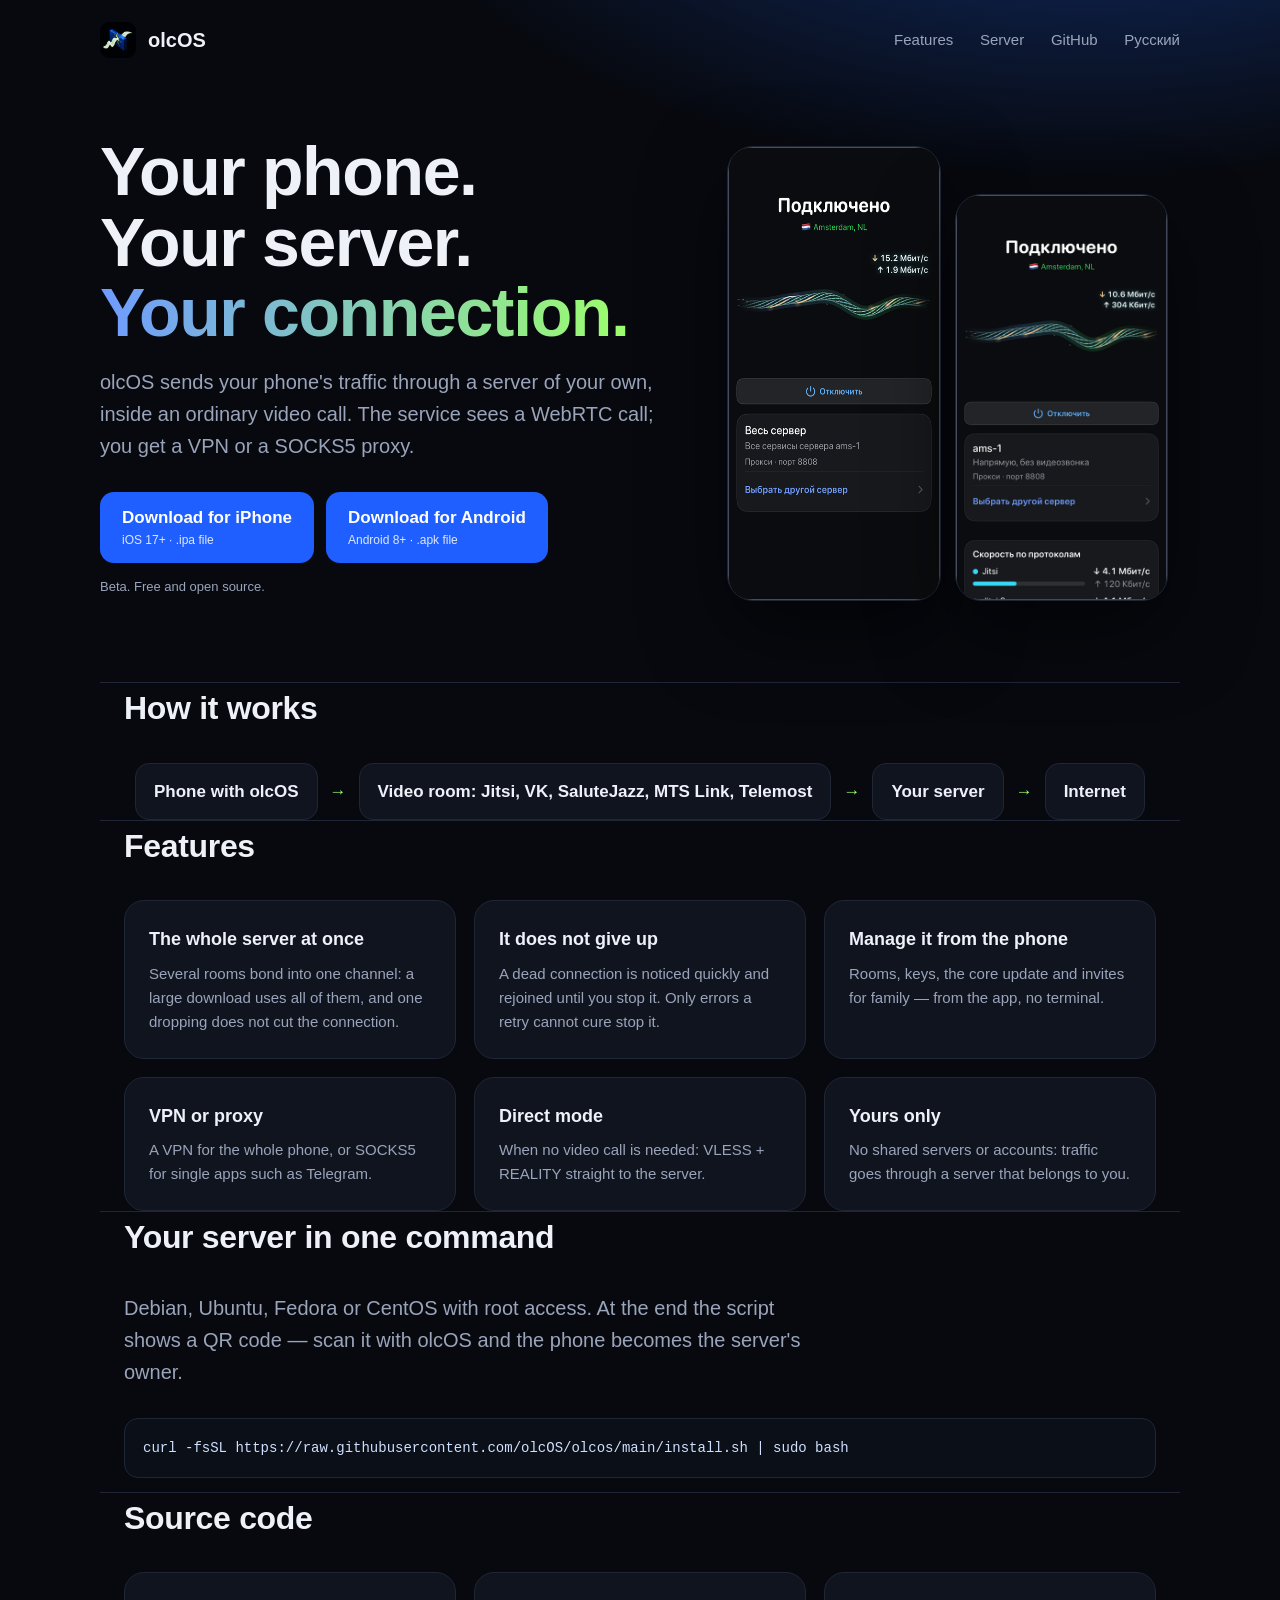
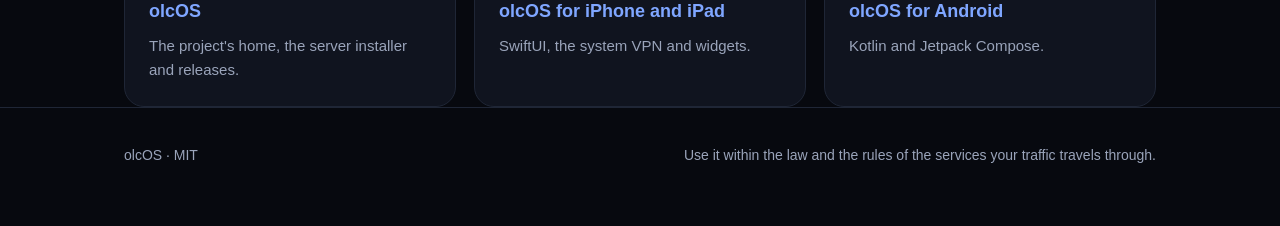
==== en/index.html @ 1108b1a3 "docs: the olcOS site One page in Russian and one in English: what olcOS does, how the traffic flows," ====
<!doctype html>
<html lang="en">
<head>
  <meta charset="utf-8">
  <meta name="viewport" content="width=device-width, initial-scale=1">
  <title>olcOS — your own VPN over video calls | iPhone and Android</title>
  <meta name="description" content="olcOS is a VPN and SOCKS5 proxy through a server of your own. Traffic travels inside an ordinary video call: Jitsi, SaluteJazz, VK Calls, MTS Link, Yandex Telemost. Apps for iPhone and Android; the server installs with one command.">
  <meta name="keywords" content="olcOS, olcrtc, VPN, SOCKS5, proxy, WebRTC, self-hosted VPN, Jitsi, VK Calls, SaluteJazz, MTS Link, Telemost, VLESS, REALITY, iPhone, Android">
  <link rel="canonical" href="https://olcos.github.io/en/">
  <link rel="alternate" hreflang="ru" href="https://olcos.github.io/">
  <link rel="alternate" hreflang="en" href="https://olcos.github.io/en/">
  <link rel="alternate" hreflang="x-default" href="https://olcos.github.io/">
  <link rel="icon" href="/assets/icon.png" type="image/png">
  <link rel="apple-touch-icon" href="/assets/icon.png">
  <meta name="theme-color" content="#07090f">
  <meta property="og:type" content="website">
  <meta property="og:site_name" content="olcOS">
  <meta property="og:title" content="olcOS — your own VPN over video calls">
  <meta property="og:description" content="Your phone. Your server. Your connection. Apps for iPhone and Android.">
  <meta property="og:url" content="https://olcos.github.io/en/">
  <meta property="og:image" content="https://olcos.github.io/assets/social-preview.png">
  <meta property="og:locale" content="en_US">
  <meta name="twitter:card" content="summary_large_image">
  <link rel="stylesheet" href="/style.css">
</head>
<body>
<header class="top wrap">
  <a class="brand" href="/en/"><img src="/assets/icon.png" alt="">olcOS</a>
  <nav>
    <a href="#features">Features</a>
    <a href="#server">Server</a>
    <a href="https://github.com/olcOS">GitHub</a>
    <a href="/" hreflang="ru">Русский</a>
  </nav>
</header>

<main>
  <div class="wrap hero">
    <div>
      <h1>Your phone.<br>Your server.<br><span>Your connection.</span></h1>
      <p class="lead">olcOS sends your phone's traffic through a server of your own, inside an ordinary video call. The service sees a WebRTC call; you get a VPN or a SOCKS5 proxy.</p>
      <div class="cta">
        <a class="btn" href="https://github.com/olcOS/olcos/releases/latest">Download for iPhone<small>iOS 17+ · .ipa file</small></a>
        <a class="btn" href="https://github.com/olcOS/olcos/releases/latest">Download for Android<small>Android 8+ · .apk file</small></a>
      </div>
      <p class="note">Beta. Free and open source.</p>
    </div>
    <div class="shots">
      <img src="/assets/screen-whole-server.png" alt="olcOS connected to the whole server">
      <img src="/assets/screen-speed.png" alt="olcOS speed per protocol">
    </div>
  </div>

  <section class="wrap">
    <h2>How it works</h2>
    <div class="flow">
      <div class="node">Phone with olcOS</div><div class="arrow">→</div>
      <div class="node">Video room: Jitsi, VK, SaluteJazz, MTS Link, Telemost</div><div class="arrow">→</div>
      <div class="node">Your server</div><div class="arrow">→</div>
      <div class="node">Internet</div>
    </div>
  </section>

  <section class="wrap" id="features">
    <h2>Features</h2>
    <div class="grid">
      <div class="card"><h3>The whole server at once</h3><p>Several rooms bond into one channel: a large download uses all of them, and one dropping does not cut the connection.</p></div>
      <div class="card"><h3>It does not give up</h3><p>A dead connection is noticed quickly and rejoined until you stop it. Only errors a retry cannot cure stop it.</p></div>
      <div class="card"><h3>Manage it from the phone</h3><p>Rooms, keys, the core update and invites for family — from the app, no terminal.</p></div>
      <div class="card"><h3>VPN or proxy</h3><p>A VPN for the whole phone, or SOCKS5 for single apps such as Telegram.</p></div>
      <div class="card"><h3>Direct mode</h3><p>When no video call is needed: VLESS + REALITY straight to the server.</p></div>
      <div class="card"><h3>Yours only</h3><p>No shared servers or accounts: traffic goes through a server that belongs to you.</p></div>
    </div>
  </section>

  <section class="wrap" id="server">
    <h2>Your server in one command</h2>
    <p class="lead">Debian, Ubuntu, Fedora or CentOS with root access. At the end the script shows a QR code — scan it with olcOS and the phone becomes the server's owner.</p>
    <pre>curl -fsSL https://raw.githubusercontent.com/olcOS/olcos/main/install.sh | sudo bash</pre>
  </section>

  <section class="wrap">
    <h2>Source code</h2>
    <div class="platforms">
      <a class="card" href="https://github.com/olcOS/olcos"><h3>olcOS</h3><p>The project's home, the server installer and releases.</p></a>
      <a class="card" href="https://github.com/olcOS/olcos-ios"><h3>olcOS for iPhone and iPad</h3><p>SwiftUI, the system VPN and widgets.</p></a>
      <a class="card" href="https://github.com/olcOS/olcos-android"><h3>olcOS for Android</h3><p>Kotlin and Jetpack Compose.</p></a>
    </div>
  </section>
</main>

<footer>
  <div class="wrap">
    <span>olcOS · MIT</span>
    <span>Use it within the law and the rules of the services your traffic travels through.</span>
  </div>
</footer>
</body>
</html>
---- style.css ----
:root {
  --bg: #07090f;
  --panel: #10141f;
  --line: #1f2636;
  --text: #eef1f8;
  --muted: #9aa4ba;
  --blue: #1f5fff;
  --green: #9cff6b;
  --radius: 20px;
}
* { box-sizing: border-box; }
html { scroll-behavior: smooth; }
body {
  margin: 0;
  background: radial-gradient(1200px 600px at 85% -10%, #12306f 0%, transparent 60%), var(--bg);
  color: var(--text);
  font: 17px/1.6 -apple-system, BlinkMacSystemFont, "Segoe UI", Inter, Roboto, Helvetica, Arial, sans-serif;
}
a { color: #7fa6ff; text-decoration: none; }
a:hover { text-decoration: underline; }
.wrap { max-width: 1080px; margin: 0 auto; padding: 0 24px; }
header.top { display: flex; align-items: center; justify-content: space-between; padding: 22px 0; }
.brand { display: flex; align-items: center; gap: 12px; font-weight: 700; font-size: 20px; color: var(--text); }
.brand img { width: 36px; height: 36px; border-radius: 9px; }
nav a { color: var(--muted); margin-left: 22px; font-size: 15px; }
.hero { display: grid; grid-template-columns: 1.1fr 0.9fr; gap: 48px; align-items: center; padding: 56px 0 72px; }
.hero h1 { font-size: clamp(40px, 6vw, 68px); line-height: 1.04; margin: 0 0 18px; letter-spacing: -0.02em; }
.hero h1 span { background: linear-gradient(90deg, #6f9bff, var(--green)); -webkit-background-clip: text; background-clip: text; color: transparent; }
.lead { color: var(--muted); font-size: 20px; margin: 0 0 30px; max-width: 34em; }
.cta { display: flex; flex-wrap: wrap; gap: 12px; }
.btn { display: inline-flex; flex-direction: column; padding: 12px 22px; border-radius: 14px; background: var(--blue); color: #fff; font-weight: 700; font-size: 17px; }
.btn small { font-weight: 400; font-size: 12px; opacity: .85; }
.btn.ghost { background: transparent; border: 1px solid var(--line); color: var(--text); }
.btn:hover { text-decoration: none; filter: brightness(1.1); }
.note { color: var(--muted); font-size: 13px; margin-top: 14px; }
.shots { display: flex; gap: 14px; justify-content: center; }
.shots img { width: 46%; border-radius: 26px; border: 1px solid var(--line); box-shadow: 0 30px 80px rgba(0, 0, 0, .55); }
.shots img:last-child { margin-top: 48px; }
section { padding: 56px 0; border-top: 1px solid var(--line); }
section h2 { font-size: 32px; margin: 0 0 28px; letter-spacing: -0.01em; }
.grid { display: grid; grid-template-columns: repeat(3, 1fr); gap: 18px; }
.card { background: var(--panel); border: 1px solid var(--line); border-radius: var(--radius); padding: 24px; }
.card h3 { margin: 0 0 8px; font-size: 18px; }
.card p { margin: 0; color: var(--muted); font-size: 15px; }
.flow { display: flex; align-items: center; justify-content: center; flex-wrap: wrap; gap: 12px; font-weight: 600; }
.flow .node { background: var(--panel); border: 1px solid var(--line); border-radius: 14px; padding: 14px 18px; }
.flow .arrow { color: var(--green); }
pre { background: #0b0f18; border: 1px solid var(--line); border-radius: 14px; padding: 18px; overflow-x: auto; font-size: 14px; color: #cfe0ff; }
.platforms { display: grid; grid-template-columns: repeat(3, 1fr); gap: 18px; }
footer { color: var(--muted); font-size: 14px; padding: 36px 0 60px; border-top: 1px solid var(--line); }
footer .wrap { display: flex; justify-content: space-between; flex-wrap: wrap; gap: 12px; }
@media (max-width: 820px) {
  .hero, .grid, .platforms { grid-template-columns: 1fr; }
  .shots img:last-child { margin-top: 0; }
  nav a { margin-left: 14px; }
}
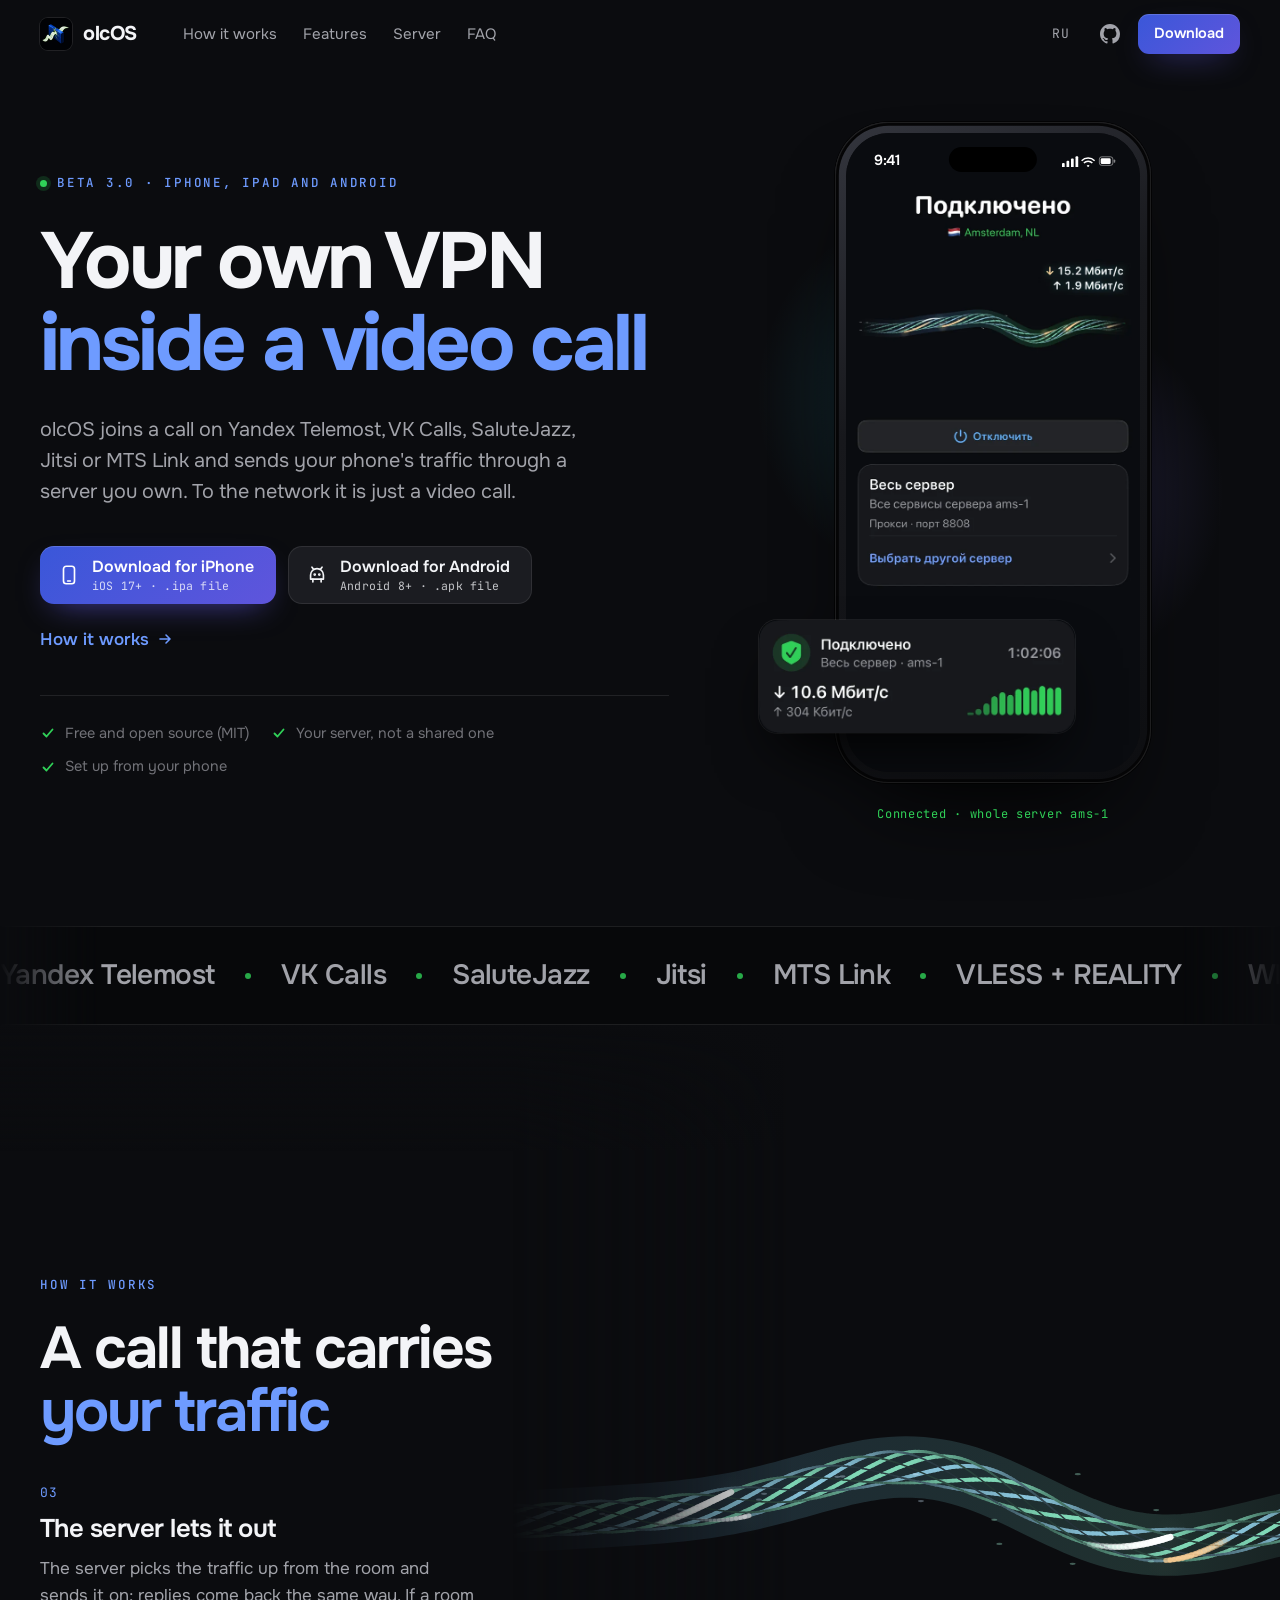
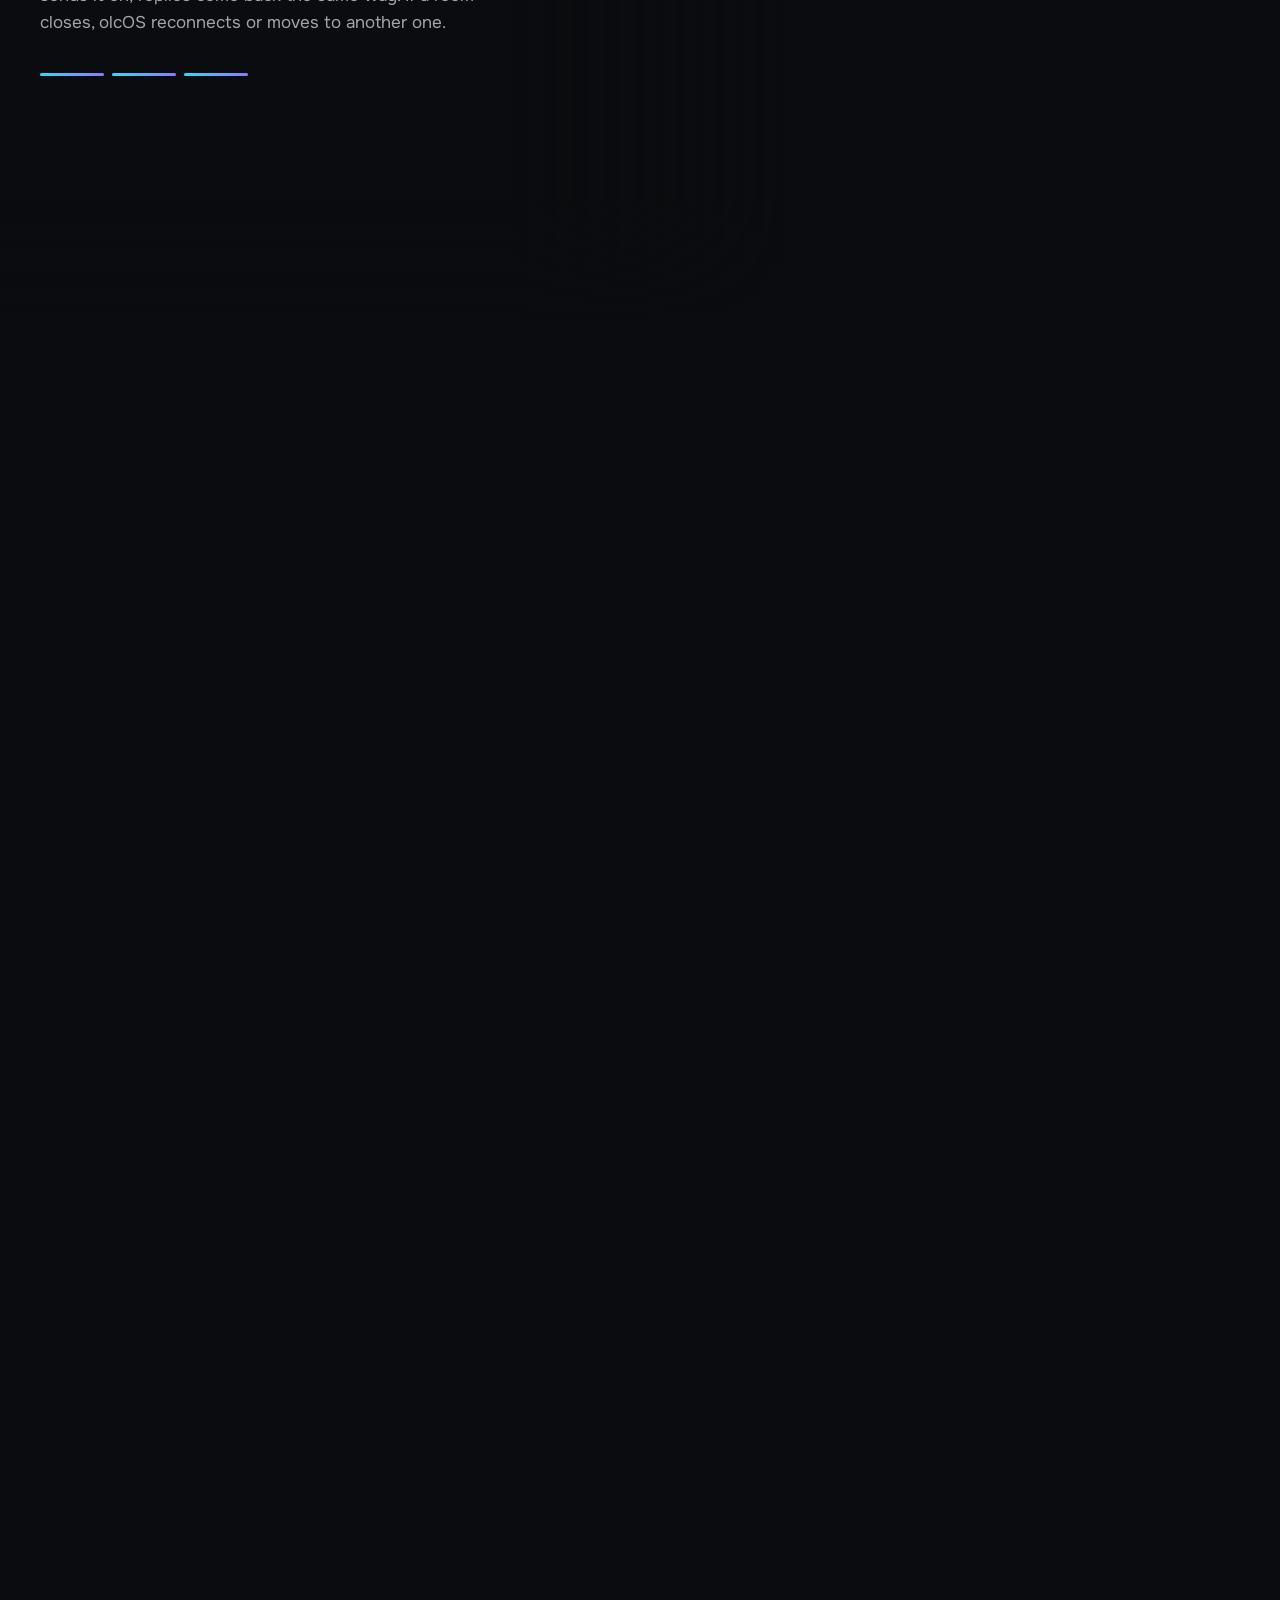
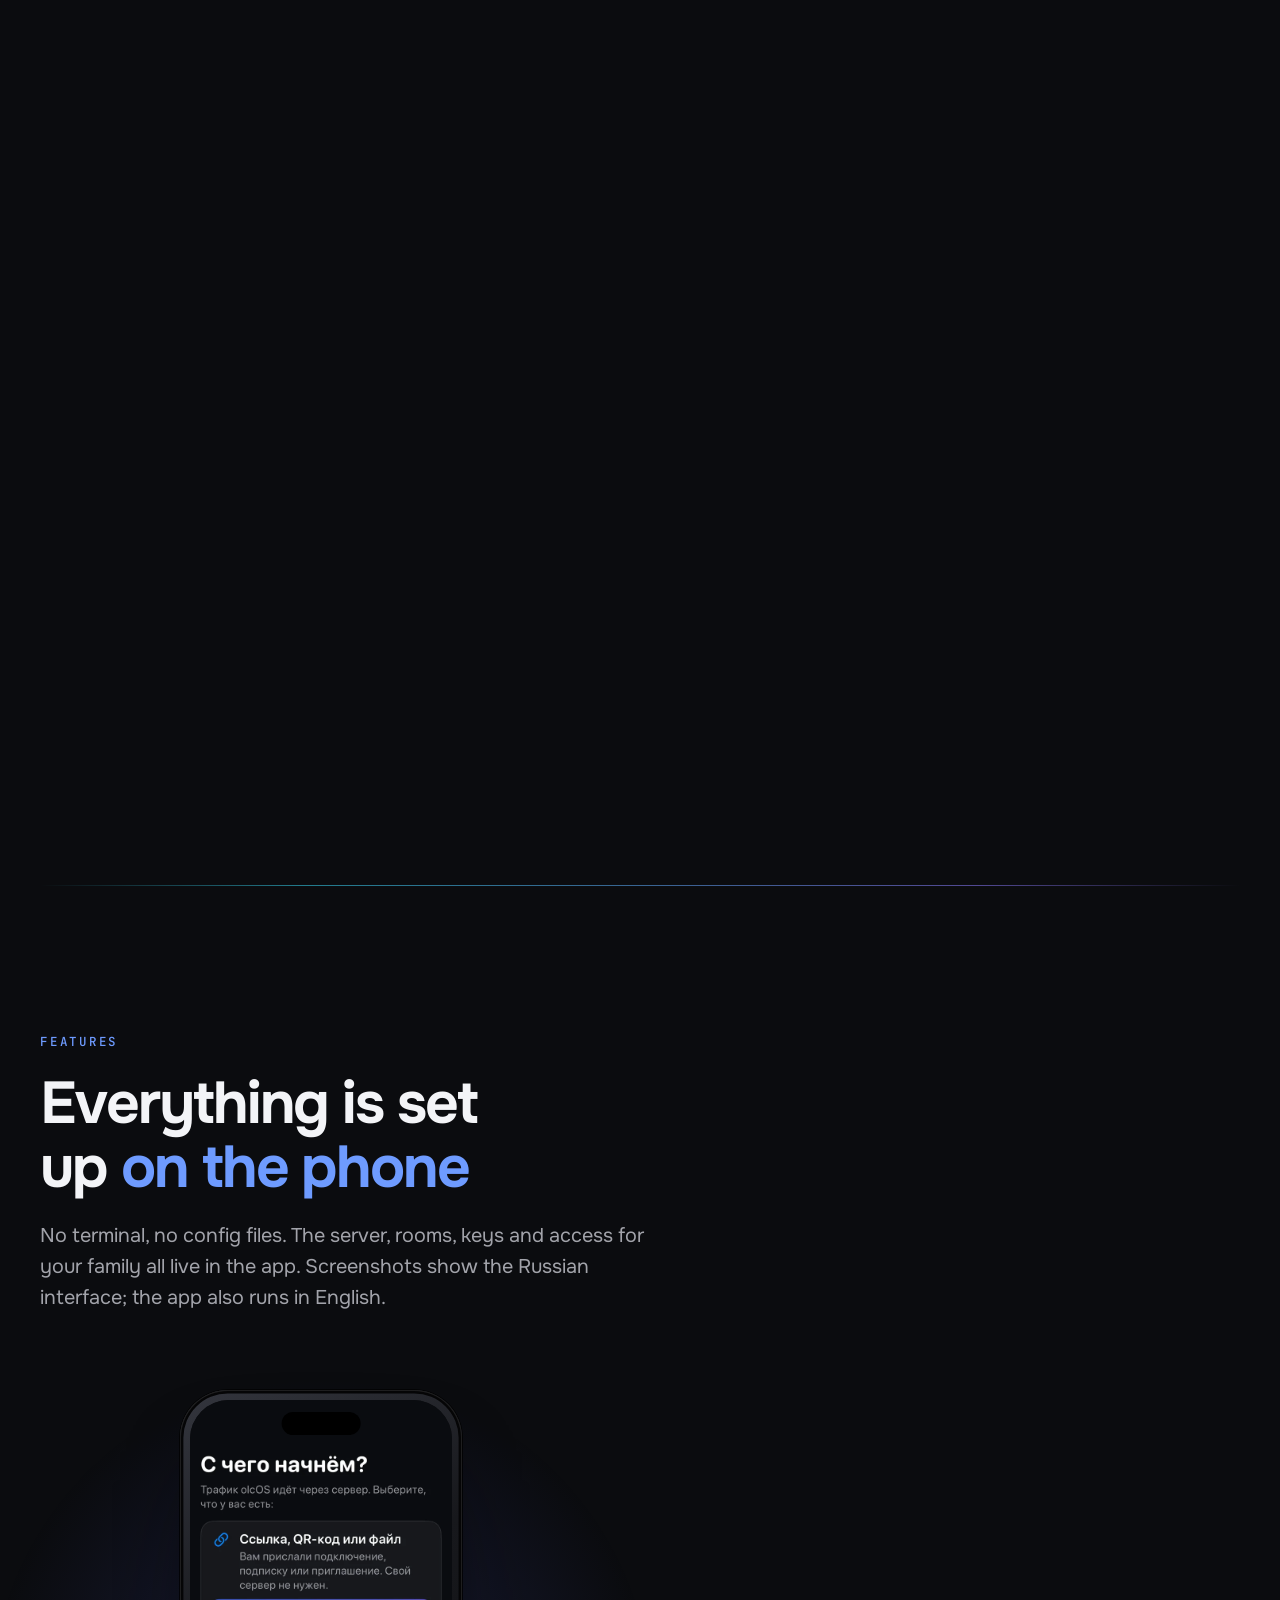
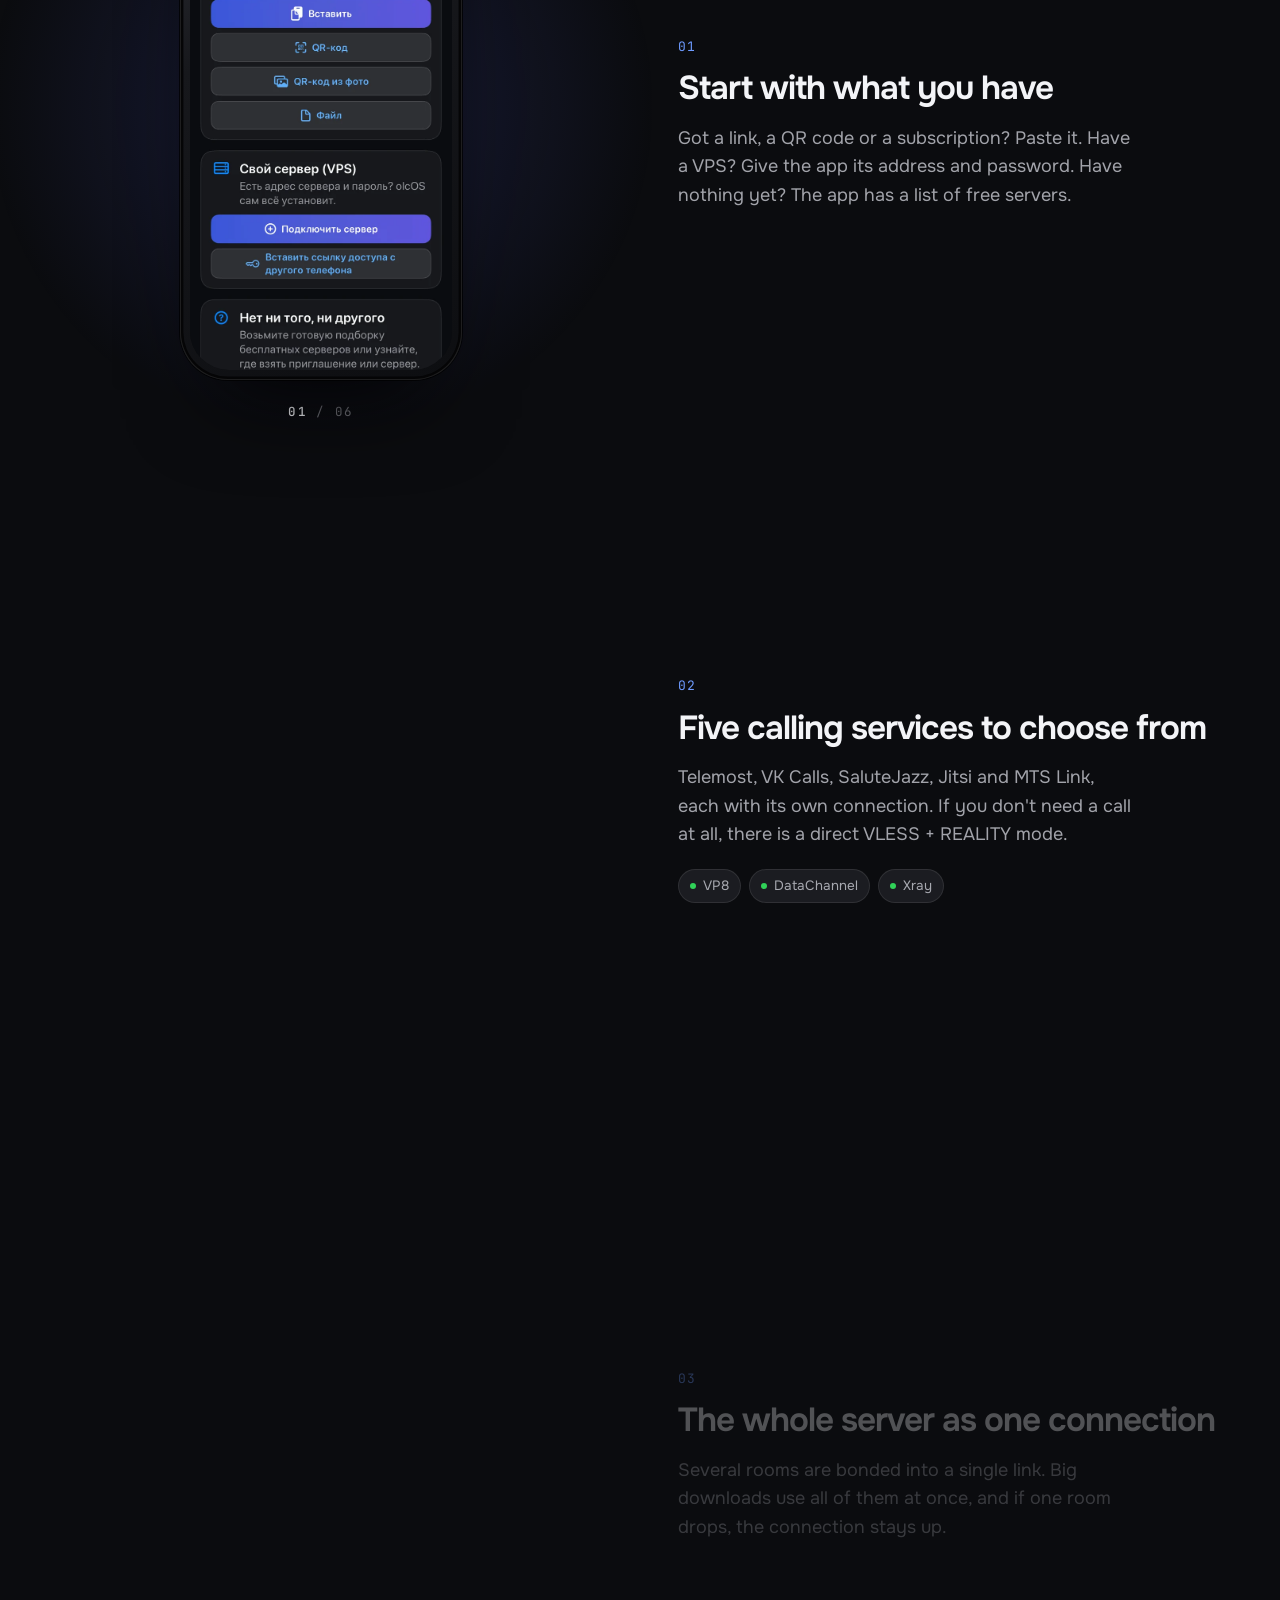
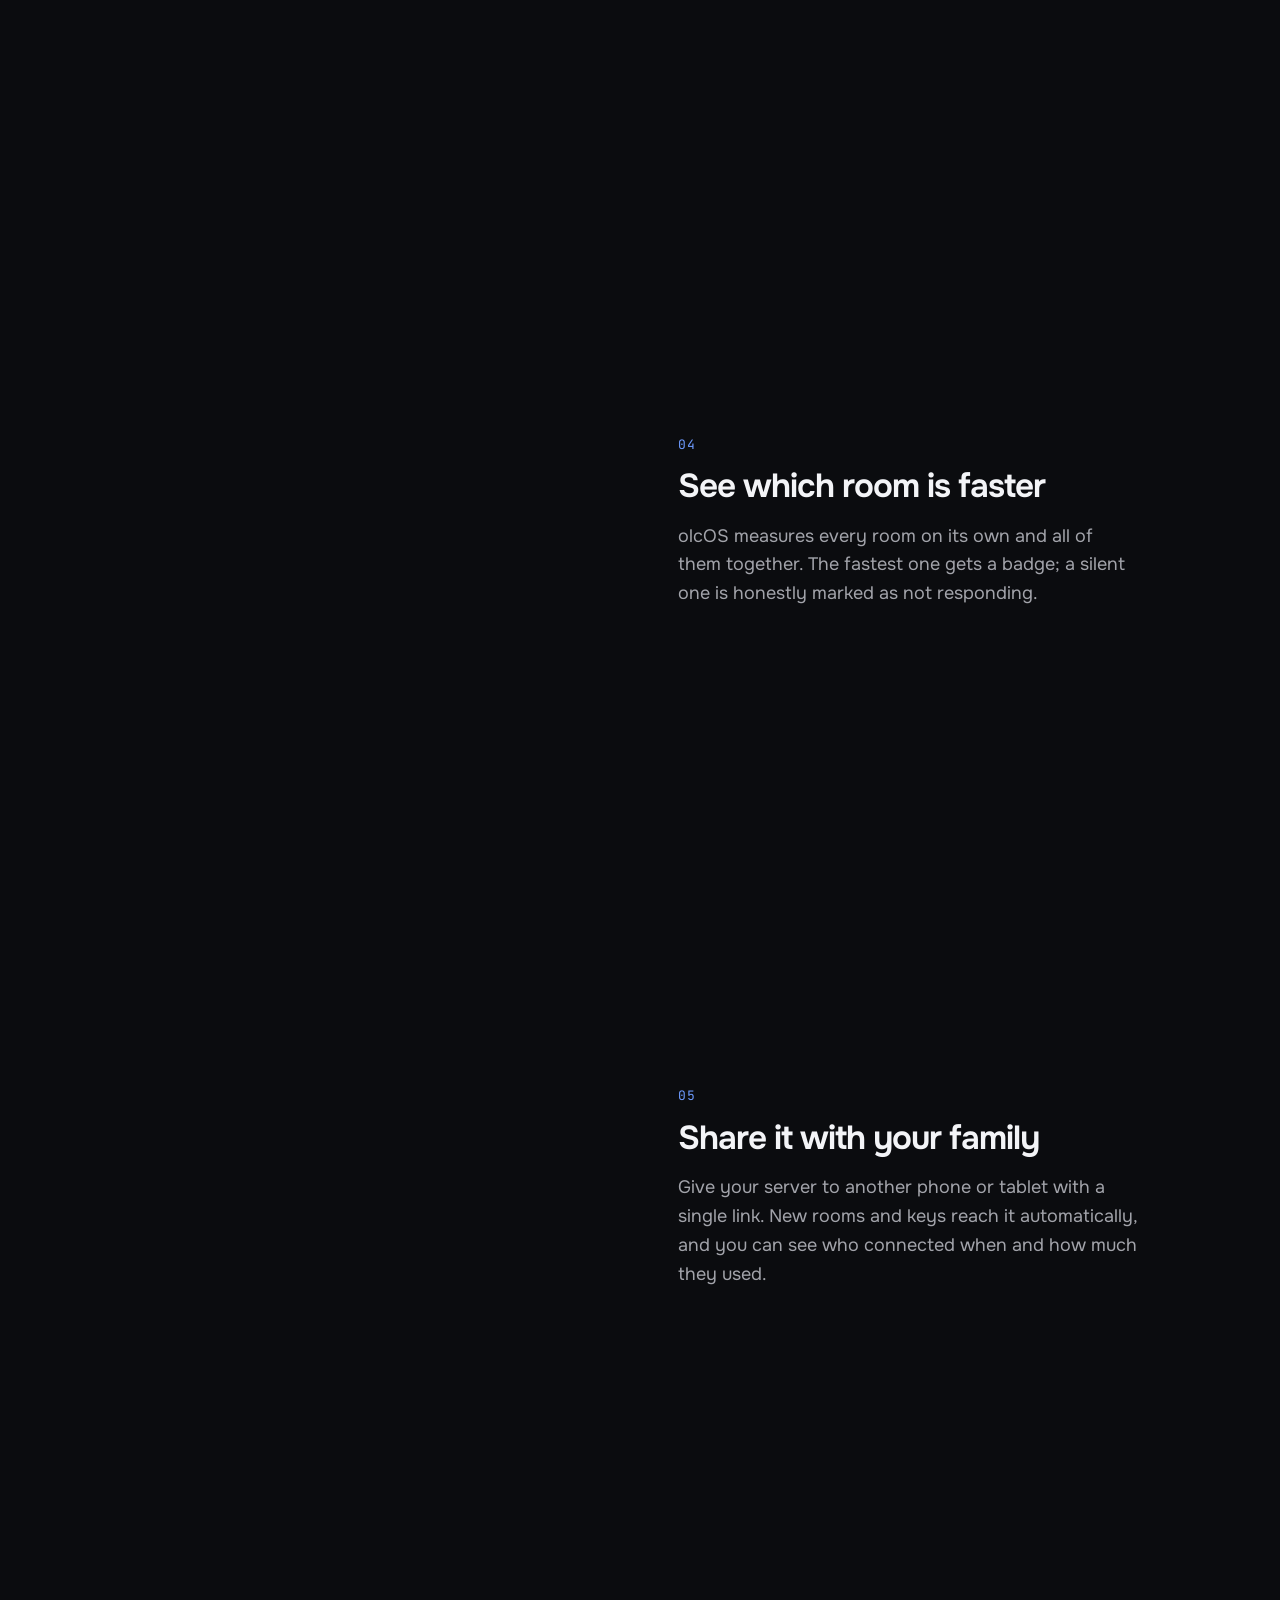
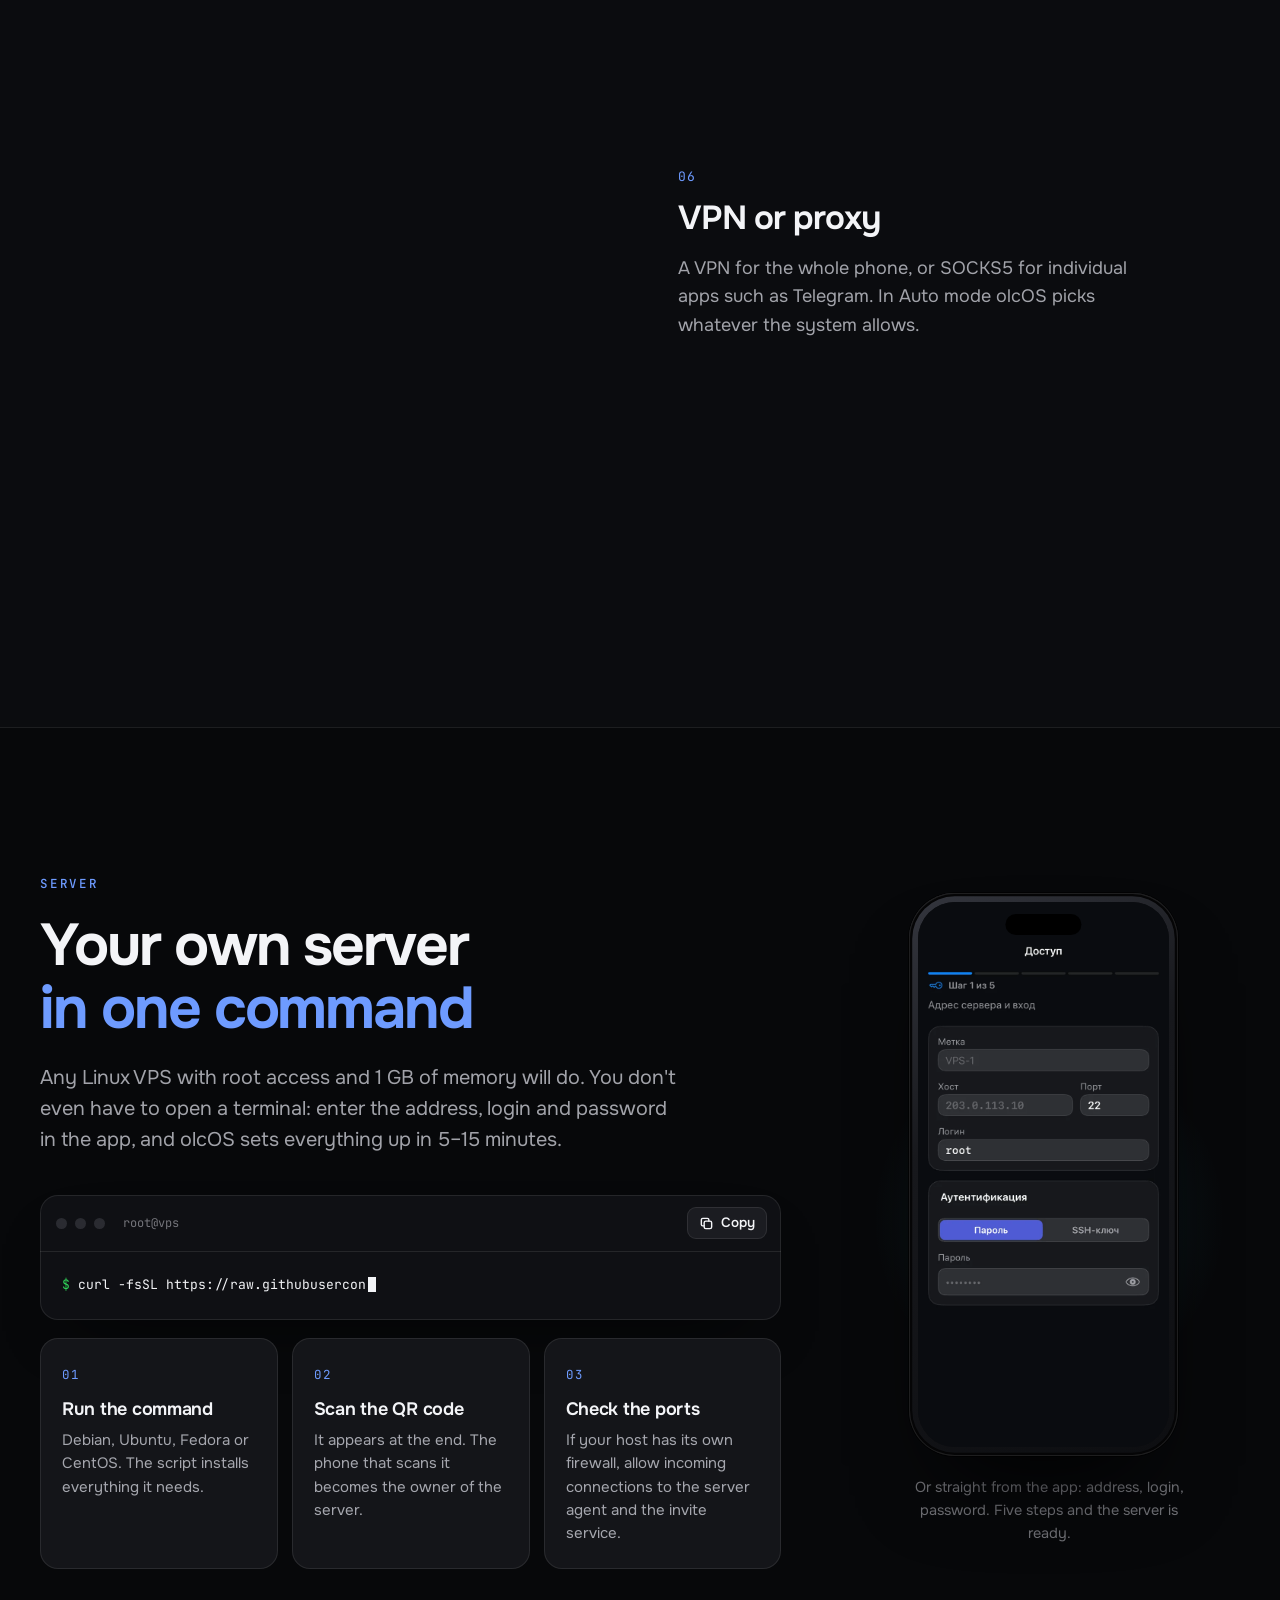
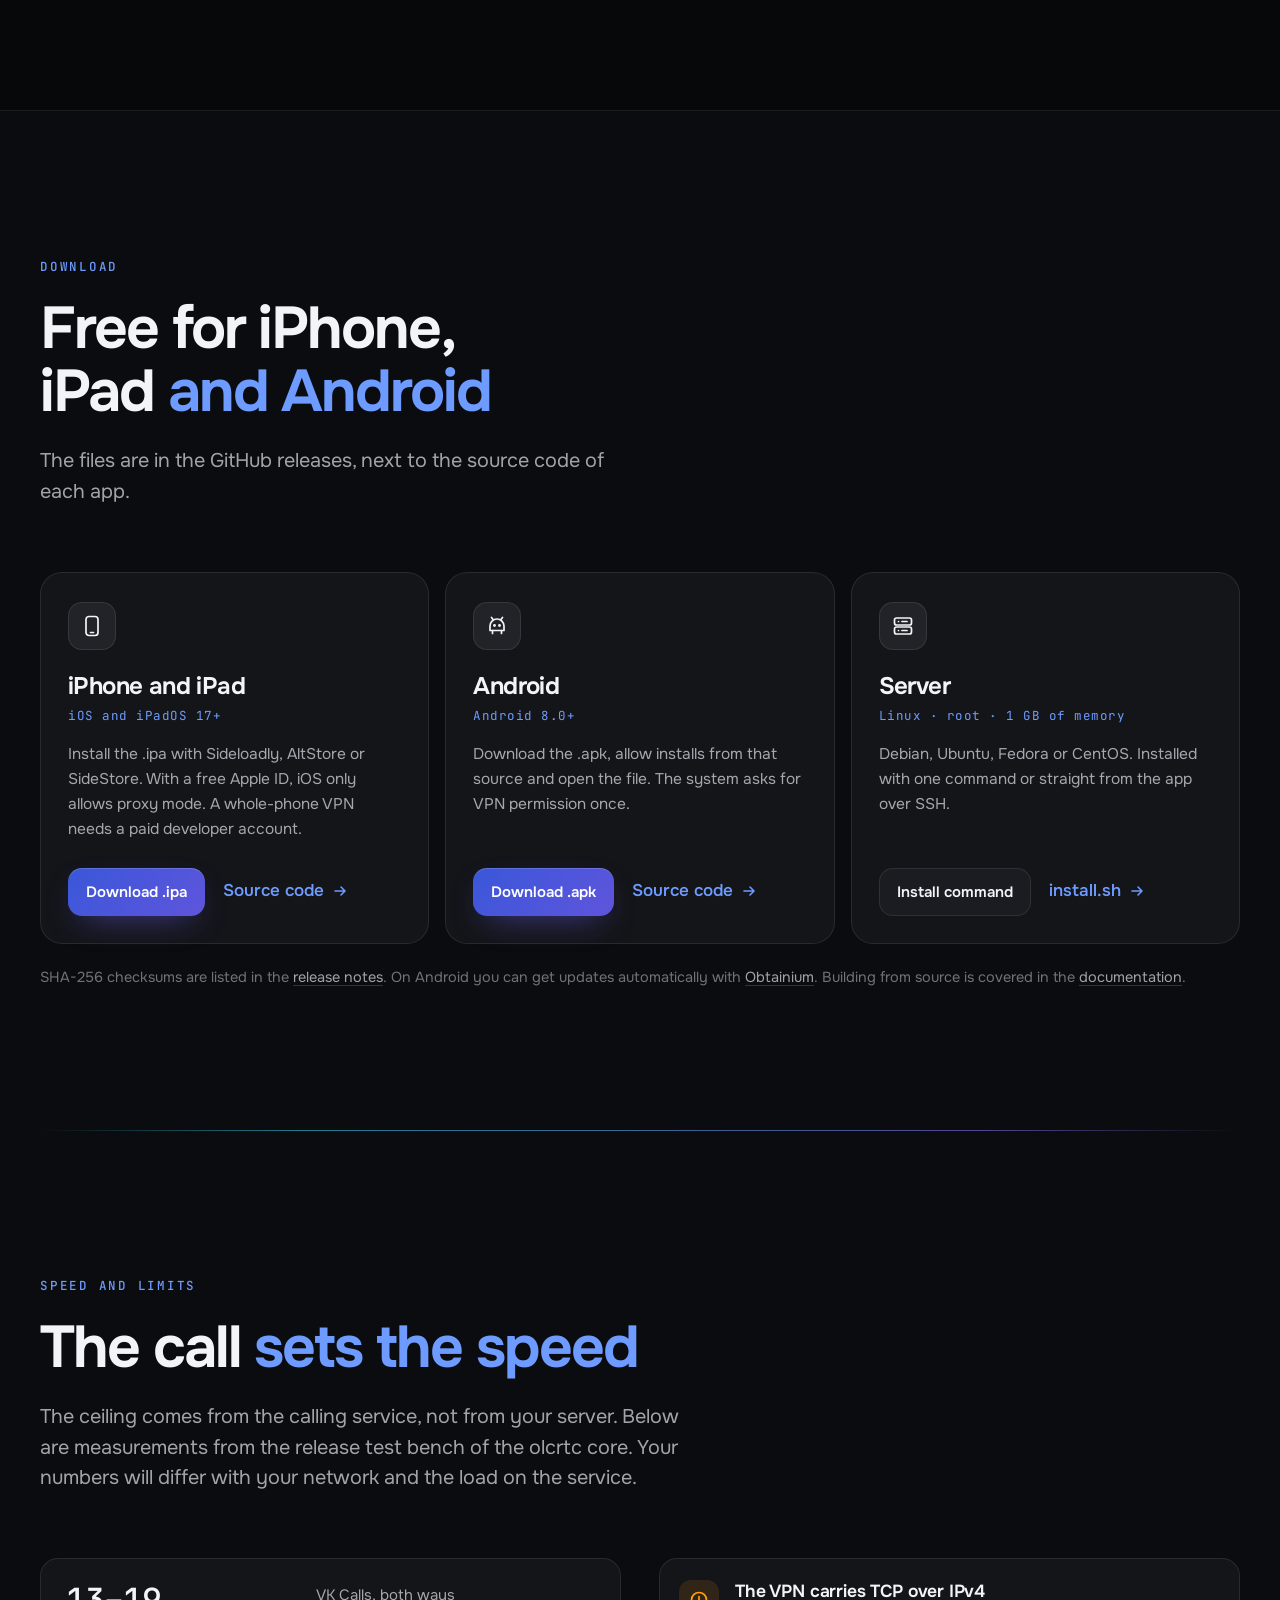
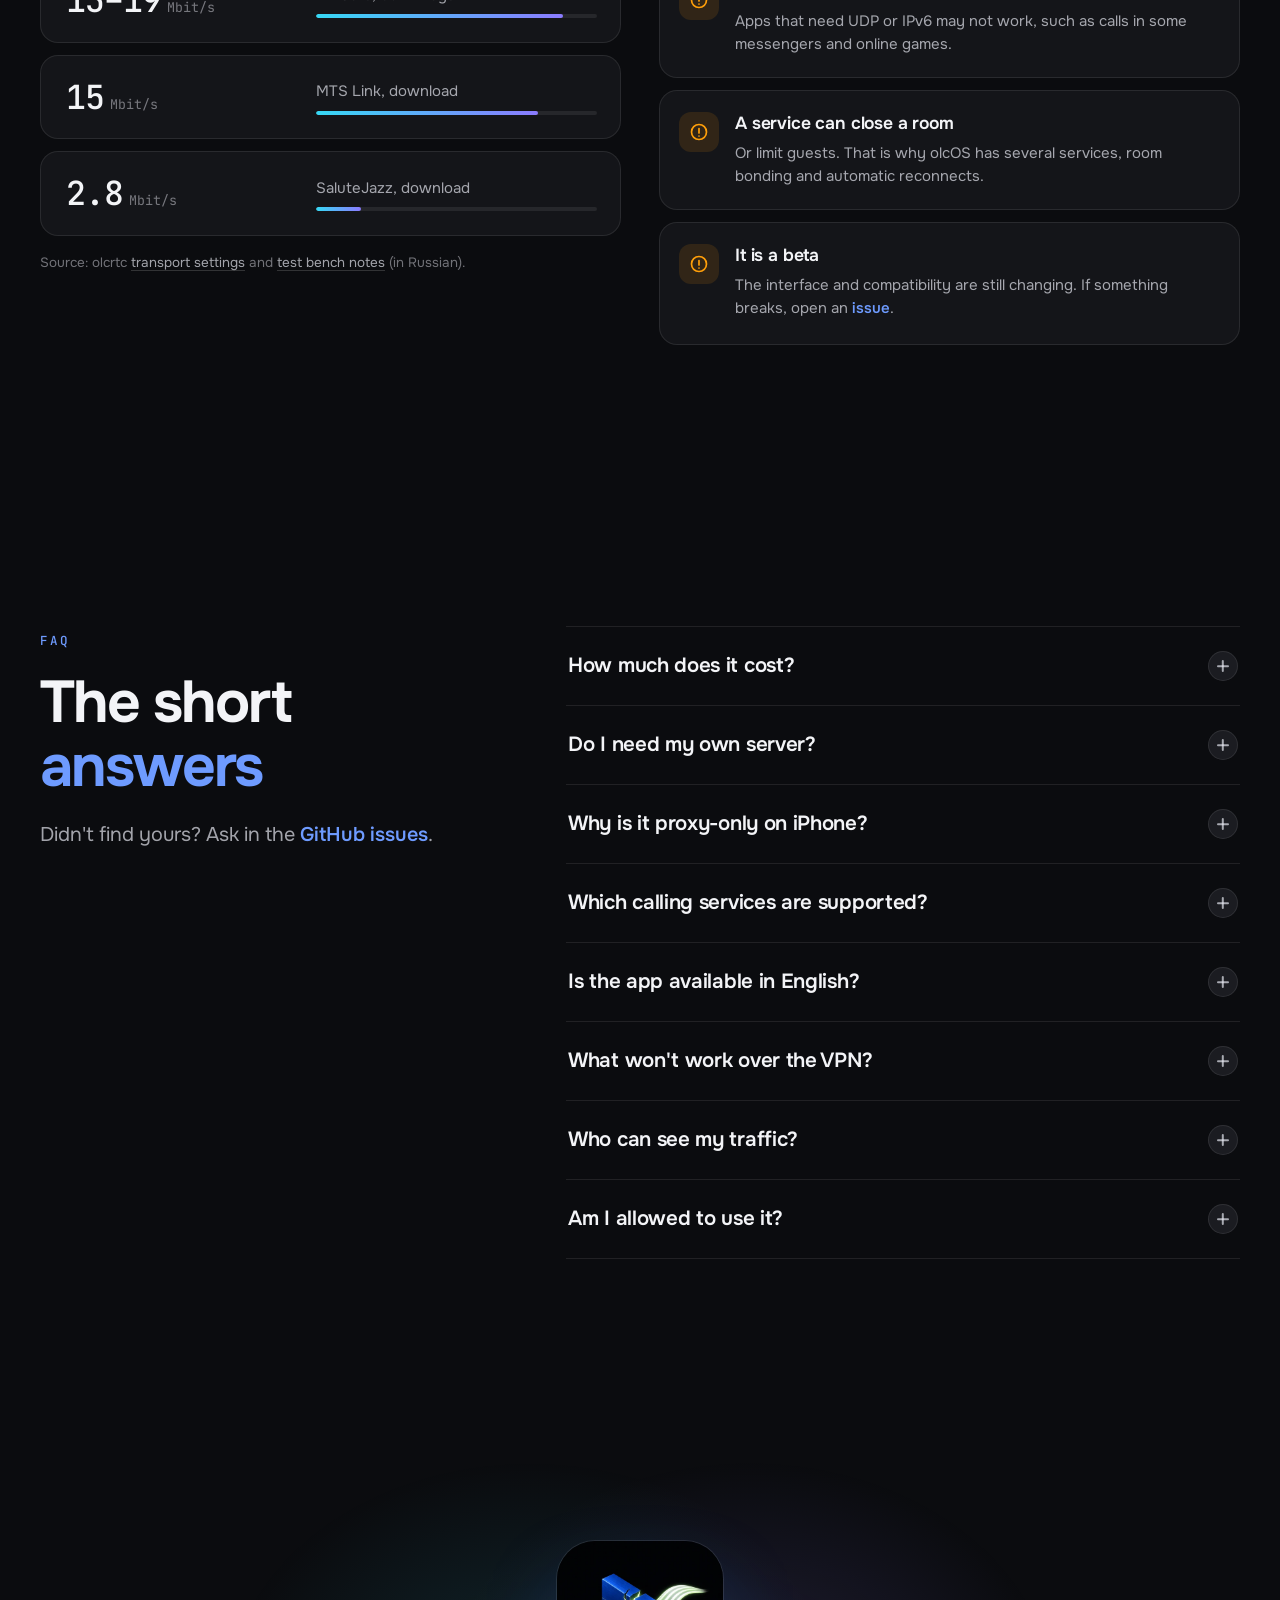
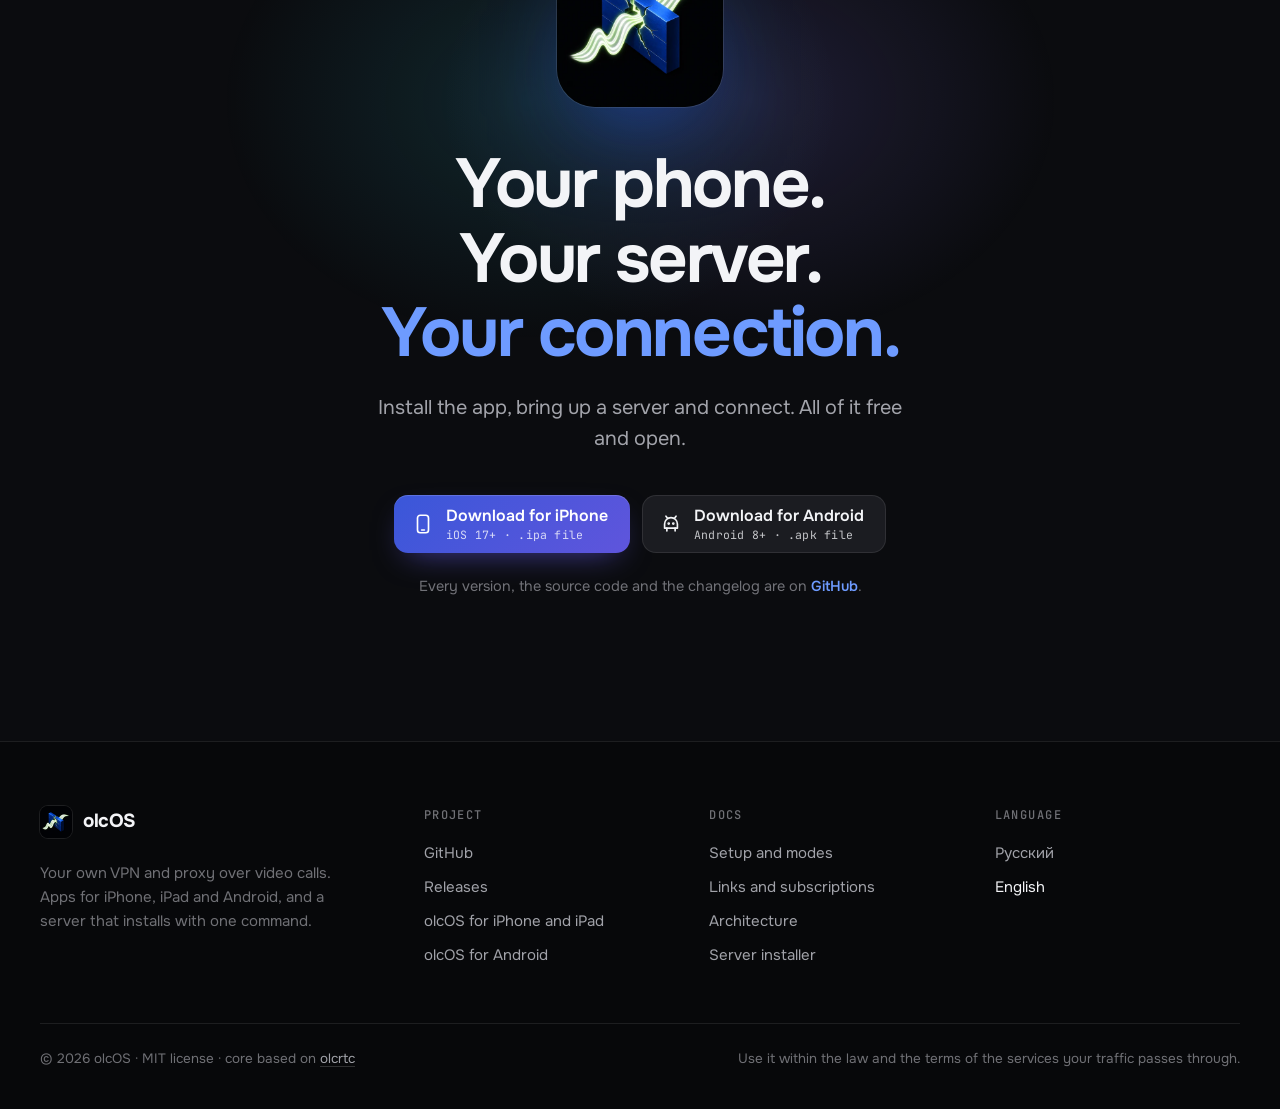
==== commit d2f0ce70: "feat: redesign the site New Russian and English pages with real app screenshots, a section on how th" ====
--- a/en/index.html
+++ b/en/index.html
@@ -2,98 +2,505 @@
 <html lang="en">
 <head>
   <meta charset="utf-8">
-  <meta name="viewport" content="width=device-width, initial-scale=1">
-  <title>olcOS — your own VPN over video calls | iPhone and Android</title>
-  <meta name="description" content="olcOS is a VPN and SOCKS5 proxy through a server of your own. Traffic travels inside an ordinary video call: Jitsi, SaluteJazz, VK Calls, MTS Link, Yandex Telemost. Apps for iPhone and Android; the server installs with one command.">
-  <meta name="keywords" content="olcOS, olcrtc, VPN, SOCKS5, proxy, WebRTC, self-hosted VPN, Jitsi, VK Calls, SaluteJazz, MTS Link, Telemost, VLESS, REALITY, iPhone, Android">
+  <meta name="viewport" content="width=device-width, initial-scale=1, viewport-fit=cover">
+  <title>olcOS — your own VPN over video calls, for iPhone and Android</title>
+  <meta name="description" content="olcOS carries your phone's traffic through a server you own, inside a video call on Yandex Telemost, VK Calls, SaluteJazz, Jitsi or MTS Link. VPN and SOCKS5 proxy, free and open source.">
   <link rel="canonical" href="https://olcos.github.io/en/">
   <link rel="alternate" hreflang="ru" href="https://olcos.github.io/">
   <link rel="alternate" hreflang="en" href="https://olcos.github.io/en/">
   <link rel="alternate" hreflang="x-default" href="https://olcos.github.io/">
-  <link rel="icon" href="/assets/icon.png" type="image/png">
-  <link rel="apple-touch-icon" href="/assets/icon.png">
-  <meta name="theme-color" content="#07090f">
+  <meta name="theme-color" content="#0b0c0f">
+  <meta name="color-scheme" content="dark">
+  <link rel="icon" href="../favicon.ico" sizes="any">
+  <link rel="icon" type="image/png" sizes="32x32" href="../assets/favicon-32.png">
+  <link rel="apple-touch-icon" href="../apple-touch-icon.png">
+  <link rel="manifest" href="../site.webmanifest">
   <meta property="og:type" content="website">
   <meta property="og:site_name" content="olcOS">
+  <meta property="og:locale" content="en_US">
+  <meta property="og:locale:alternate" content="ru_RU">
   <meta property="og:title" content="olcOS — your own VPN over video calls">
-  <meta property="og:description" content="Your phone. Your server. Your connection. Apps for iPhone and Android.">
+  <meta property="og:description" content="Your phone's traffic goes through your own server inside an ordinary video call. For iPhone, iPad and Android. Free and open source.">
   <meta property="og:url" content="https://olcos.github.io/en/">
-  <meta property="og:image" content="https://olcos.github.io/assets/social-preview.png">
-  <meta property="og:locale" content="en_US">
+  <meta property="og:image" content="https://olcos.github.io/assets/og-en.png">
+  <meta property="og:image:width" content="1200">
+  <meta property="og:image:height" content="630">
+  <meta property="og:image:alt" content="olcOS on iPhone, connected">
   <meta name="twitter:card" content="summary_large_image">
-  <link rel="stylesheet" href="/style.css">
+  <meta name="twitter:title" content="olcOS — your own VPN over video calls">
+  <meta name="twitter:description" content="Your phone's traffic goes through your own server inside an ordinary video call. For iPhone, iPad and Android.">
+  <meta name="twitter:image" content="https://olcos.github.io/assets/og-en.png">
+  <link rel="preload" href="../assets/fonts/onest-cyr.woff2" as="font" type="font/woff2" crossorigin>
+  <link rel="preload" href="../assets/fonts/onest-lat.woff2" as="font" type="font/woff2" crossorigin>
+  <link rel="stylesheet" href="../assets/css/site.css">
+  <script>document.documentElement.classList.add('js')</script>
+  <script type="application/ld+json">
+  {
+    "@context": "https://schema.org",
+    "@graph": [
+      {
+        "@type": "SoftwareApplication",
+        "name": "olcOS",
+        "applicationCategory": "UtilitiesApplication",
+        "operatingSystem": "iOS 17, iPadOS 17, Android 8",
+        "softwareVersion": "3.0.3-beta",
+        "description": "VPN and SOCKS5 proxy through your own server inside video calls: Yandex Telemost, VK Calls, SaluteJazz, Jitsi, MTS Link.",
+        "url": "https://olcos.github.io/en/",
+        "downloadUrl": "https://github.com/olcOS/olcos/releases/latest",
+        "image": "https://olcos.github.io/assets/icon-512.png",
+        "screenshot": "https://olcos.github.io/assets/img/screens/whole-server-hero-connected.webp",
+        "license": "https://opensource.org/licenses/MIT",
+        "isAccessibleForFree": true,
+        "offers": { "@type": "Offer", "price": "0", "priceCurrency": "USD" },
+        "inLanguage": "en",
+        "author": { "@id": "https://olcos.github.io/#org" }
+      },
+      {
+        "@type": "Organization",
+        "@id": "https://olcos.github.io/#org",
+        "name": "olcOS",
+        "url": "https://olcos.github.io/",
+        "logo": "https://olcos.github.io/assets/icon-512.png",
+        "sameAs": ["https://github.com/olcOS"]
+      }
+    ]
+  }
+  </script>
 </head>
 <body>
-<header class="top wrap">
-  <a class="brand" href="/en/"><img src="/assets/icon.png" alt="">olcOS</a>
-  <nav>
-    <a href="#features">Features</a>
-    <a href="#server">Server</a>
-    <a href="https://github.com/olcOS">GitHub</a>
-    <a href="/" hreflang="ru">Русский</a>
-  </nav>
+<a class="skip" href="#main">Skip to content</a>
+
+<header class="nav" id="nav">
+  <div class="wrap">
+    <a class="brand" href="./" aria-label="olcOS home">
+      <img src="../assets/favicon-64.png" width="32" height="32" alt="">
+      <span>olcOS</span>
+    </a>
+    <nav class="nav-links" aria-label="Sections">
+      <a href="#how">How it works</a>
+      <a href="#features">Features</a>
+      <a href="#server">Server</a>
+      <a href="#faq">FAQ</a>
+    </nav>
+    <div class="nav-end">
+      <a class="lang" href="../" hreflang="ru" lang="ru" aria-label="Русская версия">RU</a>
+      <a class="nav-icon" href="https://github.com/olcOS" aria-label="olcOS on GitHub">
+        <svg viewBox="0 0 16 16" fill="currentColor" aria-hidden="true"><path d="M8 0C3.58 0 0 3.58 0 8c0 3.54 2.29 6.53 5.47 7.59.4.07.55-.17.55-.38 0-.19-.01-.82-.01-1.49-2.01.37-2.53-.49-2.69-.94-.09-.23-.48-.94-.82-1.13-.28-.15-.68-.52-.01-.53.63-.01 1.08.58 1.23.82.72 1.21 1.87.87 2.33.66.07-.52.28-.87.51-1.07-1.78-.2-3.64-.89-3.64-3.95 0-.87.31-1.59.82-2.15-.08-.2-.36-1.02.08-2.12 0 0 .67-.21 2.2.82.64-.18 1.32-.27 2-.27.68 0 1.36.09 2 .27 1.53-1.04 2.2-.82 2.2-.82.44 1.1.16 1.92.08 2.12.51.56.82 1.27.82 2.15 0 3.07-1.87 3.75-3.65 3.95.29.25.54.73.54 1.48 0 1.07-.01 1.93-.01 2.2 0 .21.15.46.55.38A8.013 8.013 0 0016 8c0-4.42-3.58-8-8-8z"/></svg>
+      </a>
+      <a class="btn btn-primary btn-sm" href="#download">Download</a>
+    </div>
+  </div>
 </header>
 
-<main>
-  <div class="wrap hero">
-    <div>
-      <h1>Your phone.<br>Your server.<br><span>Your connection.</span></h1>
-      <p class="lead">olcOS sends your phone's traffic through a server of your own, inside an ordinary video call. The service sees a WebRTC call; you get a VPN or a SOCKS5 proxy.</p>
-      <div class="cta">
-        <a class="btn" href="https://github.com/olcOS/olcos/releases/latest">Download for iPhone<small>iOS 17+ · .ipa file</small></a>
-        <a class="btn" href="https://github.com/olcOS/olcos/releases/latest">Download for Android<small>Android 8+ · .apk file</small></a>
-      </div>
-      <p class="note">Beta. Free and open source.</p>
-    </div>
-    <div class="shots">
-      <img src="/assets/screen-whole-server.png" alt="olcOS connected to the whole server">
-      <img src="/assets/screen-speed.png" alt="olcOS speed per protocol">
+<main id="main">
+
+  <!-- Hero -->
+  <section class="hero" aria-labelledby="hero-title">
+    <div class="wrap hero-grid">
+      <div class="hero-copy">
+        <p class="eyebrow" data-reveal><span class="dot" aria-hidden="true"></span>Beta 3.0 · iPhone, iPad and Android</p>
+        <h1 class="h1" id="hero-title" data-reveal style="--d:1">
+          <span class="line">Your own VPN</span>
+          <span class="line"><em>inside a <span class="nw">video call</span></em></span>
+        </h1>
+        <p class="lead" data-reveal style="--d:2">olcOS joins a call on Yandex Telemost, VK Calls, SaluteJazz, Jitsi or MTS Link and sends your phone's traffic through a server you own. To the network it is just a video call.</p>
+        <div class="cta" data-reveal style="--d:3" data-cta>
+          <a class="btn btn-primary" href="https://github.com/olcOS/olcos/releases/latest" data-platform="ios">
+            <svg viewBox="0 0 24 24" fill="none" stroke="currentColor" stroke-width="1.8" stroke-linecap="round" stroke-linejoin="round" aria-hidden="true"><rect x="6" y="2.5" width="12" height="19" rx="3"/><path d="M10.5 18.5h3"/></svg>
+            <span class="t">Download for iPhone<small>iOS 17+ · .ipa file</small></span>
+          </a>
+          <a class="btn btn-secondary" href="https://github.com/olcOS/olcos/releases/latest" data-platform="android">
+            <svg viewBox="0 0 24 24" fill="none" stroke="currentColor" stroke-width="1.8" stroke-linecap="round" stroke-linejoin="round" aria-hidden="true"><path d="M5 16.5V12a7 7 0 0 1 14 0v4.5z"/><path d="M8 5.5 6.5 3.5M16 5.5l1.5-2"/><circle cx="9.5" cy="11.5" r=".6" fill="currentColor"/><circle cx="14.5" cy="11.5" r=".6" fill="currentColor"/><path d="M7.5 16.5v3M16.5 16.5v3"/></svg>
+            <span class="t">Download for Android<small>Android 8+ · .apk file</small></span>
+          </a>
+        </div>
+        <p class="hero-more" data-reveal style="--d:4">
+          <a class="link" href="#how">How it works <svg viewBox="0 0 16 16" fill="none" stroke="currentColor" stroke-width="1.6" stroke-linecap="round" stroke-linejoin="round" aria-hidden="true"><path d="M3 8h10M9 4l4 4-4 4"/></svg></a>
+        </p>
+        <ul class="facts" data-reveal style="--d:5">
+          <li><svg viewBox="0 0 16 16" fill="none" stroke="currentColor" stroke-width="1.8" stroke-linecap="round" stroke-linejoin="round" aria-hidden="true"><path d="m3.5 8.5 3 3 6-7"/></svg>Free and open source (MIT)</li>
+          <li><svg viewBox="0 0 16 16" fill="none" stroke="currentColor" stroke-width="1.8" stroke-linecap="round" stroke-linejoin="round" aria-hidden="true"><path d="m3.5 8.5 3 3 6-7"/></svg>Your server, not a shared one</li>
+          <li><svg viewBox="0 0 16 16" fill="none" stroke="currentColor" stroke-width="1.8" stroke-linecap="round" stroke-linejoin="round" aria-hidden="true"><path d="m3.5 8.5 3 3 6-7"/></svg>Set up from your phone</li>
+        </ul>
+      </div>
+
+      <div class="device" id="hero-device" data-reveal style="--d:2">
+        <div class="glow" aria-hidden="true"></div>
+        <div class="phone">
+          <div class="screen">
+            <img class="shot is-active" data-state="off" src="../assets/img/screens/hero-idle.webp" width="660" height="1435" alt="olcOS home screen: disconnected, a stone wall and the Connect button">
+            <img class="shot" data-state="on" src="../assets/img/screens/whole-server-hero-connected.webp" width="660" height="1435" alt="olcOS home screen: connected through Amsterdam, the signal passes, Whole server connection" loading="eager">
+            <div class="sbar" aria-hidden="true">
+              <span>9:41</span>
+              <svg viewBox="0 0 60 14" fill="#fff"><rect x="0" y="9" width="3" height="5" rx="1"/><rect x="5" y="6.5" width="3" height="7.5" rx="1"/><rect x="10" y="4" width="3" height="10" rx="1"/><rect x="15" y="1.5" width="3" height="12.5" rx="1"/><path d="M29 4.2a9.4 9.4 0 0 1 6.6 2.7l1.2-1.2a11.1 11.1 0 0 0-15.6 0l1.2 1.2A9.4 9.4 0 0 1 29 4.2zm0 3.5a5.9 5.9 0 0 1 4.1 1.7l1.2-1.2a7.6 7.6 0 0 0-10.6 0l1.2 1.2A5.9 5.9 0 0 1 29 7.7zm0 3.5a2.4 2.4 0 0 1 1.6.7L29 13.5l-1.6-1.6a2.4 2.4 0 0 1 1.6-.7z"/><rect x="41.5" y="2" width="15" height="9.5" rx="2.6" fill="none" stroke="#fff" stroke-opacity=".5"/><rect x="43" y="3.5" width="11" height="6.5" rx="1.4"/><rect x="57.5" y="5" width="1.6" height="3.5" rx=".8" fill-opacity=".5"/></svg>
+            </div>
+            <div class="island" aria-hidden="true"></div>
+            <button class="tap" type="button" data-toggle aria-pressed="false" aria-label="Show the connected screen"></button>
+          </div>
+        </div>
+        <img class="la" src="../assets/img/live-activity.webp" width="680" height="243" alt="Lock screen Live Activity: connected, whole server ams-1, 10.6 Mbit/s">
+        <p class="device-note" aria-live="polite"><span class="st-off">Tap <b>Connect</b> on the screen</span><span class="st-on">Connected · whole server ams-1</span></p>
+      </div>
+    </div>
+  </section>
+
+  <!-- Carriers -->
+  <div class="marquee" aria-label="Supported services and modes">
+    <div class="marquee-track">
+      <ul>
+        <li>Yandex Telemost</li><li>VK Calls</li><li>SaluteJazz</li><li>Jitsi</li><li>MTS Link</li><li>VLESS + REALITY</li><li>Whole-phone VPN</li><li>SOCKS5 proxy</li>
+      </ul>
+      <ul aria-hidden="true">
+        <li>Yandex Telemost</li><li>VK Calls</li><li>SaluteJazz</li><li>Jitsi</li><li>MTS Link</li><li>VLESS + REALITY</li><li>Whole-phone VPN</li><li>SOCKS5 proxy</li>
+      </ul>
     </div>
   </div>
 
-  <section class="wrap">
-    <h2>How it works</h2>
-    <div class="flow">
-      <div class="node">Phone with olcOS</div><div class="arrow">→</div>
-      <div class="node">Video room: Jitsi, VK, SaluteJazz, MTS Link, Telemost</div><div class="arrow">→</div>
-      <div class="node">Your server</div><div class="arrow">→</div>
-      <div class="node">Internet</div>
-    </div>
-  </section>
-
-  <section class="wrap" id="features">
-    <h2>Features</h2>
-    <div class="grid">
-      <div class="card"><h3>The whole server at once</h3><p>Several rooms bond into one channel: a large download uses all of them, and one dropping does not cut the connection.</p></div>
-      <div class="card"><h3>It does not give up</h3><p>A dead connection is noticed quickly and rejoined until you stop it. Only errors a retry cannot cure stop it.</p></div>
-      <div class="card"><h3>Manage it from the phone</h3><p>Rooms, keys, the core update and invites for family — from the app, no terminal.</p></div>
-      <div class="card"><h3>VPN or proxy</h3><p>A VPN for the whole phone, or SOCKS5 for single apps such as Telegram.</p></div>
-      <div class="card"><h3>Direct mode</h3><p>When no video call is needed: VLESS + REALITY straight to the server.</p></div>
-      <div class="card"><h3>Yours only</h3><p>No shared servers or accounts: traffic goes through a server that belongs to you.</p></div>
-    </div>
-  </section>
-
-  <section class="wrap" id="server">
-    <h2>Your server in one command</h2>
-    <p class="lead">Debian, Ubuntu, Fedora or CentOS with root access. At the end the script shows a QR code — scan it with olcOS and the phone becomes the server's owner.</p>
-    <pre>curl -fsSL https://raw.githubusercontent.com/olcOS/olcos/main/install.sh | sudo bash</pre>
-  </section>
-
-  <section class="wrap">
-    <h2>Source code</h2>
-    <div class="platforms">
-      <a class="card" href="https://github.com/olcOS/olcos"><h3>olcOS</h3><p>The project's home, the server installer and releases.</p></a>
-      <a class="card" href="https://github.com/olcOS/olcos-ios"><h3>olcOS for iPhone and iPad</h3><p>SwiftUI, the system VPN and widgets.</p></a>
-      <a class="card" href="https://github.com/olcOS/olcos-android"><h3>olcOS for Android</h3><p>Kotlin and Jetpack Compose.</p></a>
+  <!-- How it works: pinned scene -->
+  <section class="how" id="how" aria-labelledby="how-title">
+    <div class="how-track" data-how>
+      <div class="how-sticky">
+        <canvas class="how-canvas" aria-hidden="true"></canvas>
+        <div class="wrap how-copy">
+          <p class="eyebrow">How it works</p>
+          <h2 class="h2" id="how-title">A call that carries <em>your traffic</em></h2>
+          <ol class="how-steps">
+            <li class="how-step is-active">
+              <span class="num">01</span>
+              <h3>Your phone joins the room</h3>
+              <p>olcOS enters the video call as an ordinary participant. Your server is waiting in the same room.</p>
+            </li>
+            <li class="how-step">
+              <span class="num">02</span>
+              <h3>Data rides inside the call</h3>
+              <p>Traffic is packed into video frames or the call's data channel. Your provider sees a connection to the calling service, not to your server.</p>
+            </li>
+            <li class="how-step">
+              <span class="num">03</span>
+              <h3>The server lets it out</h3>
+              <p>The server picks the traffic up from the room and sends it on; replies come back the same way. If a room closes, olcOS reconnects or moves to another one.</p>
+            </li>
+          </ol>
+          <div class="how-progress" aria-hidden="true"><span><i></i></span><span><i></i></span><span><i></i></span></div>
+        </div>
+      </div>
+    </div>
+  </section>
+
+  <div class="rule" aria-hidden="true"></div>
+
+  <!-- Features: sticky phone -->
+  <section class="section features" id="features" aria-labelledby="features-title">
+    <div class="wrap">
+      <header class="sec-head">
+        <p class="eyebrow" data-reveal>Features</p>
+        <h2 class="h2" id="features-title" data-reveal style="--d:1">Everything is set up <em>on the phone</em></h2>
+        <p class="lead" data-reveal style="--d:2">No terminal, no config files. The server, rooms, keys and access for your family all live in the app. Screenshots show the Russian interface; the app also runs in English.</p>
+      </header>
+
+      <div class="feat" data-feat>
+        <div class="feat-stage" aria-hidden="true">
+          <div class="feat-sticky">
+            <div class="glow"></div>
+            <div class="phone">
+              <div class="screen">
+                <img class="shot is-active" src="../assets/img/screens/welcome.webp" width="660" height="1435" alt="" loading="lazy">
+                <img class="shot" src="../assets/img/screens/wizard-3-protocols.webp" width="660" height="1435" alt="" loading="lazy">
+                <img class="shot" src="../assets/img/screens/whole-server-card.webp" width="660" height="1435" alt="" loading="lazy">
+                <img class="shot" src="../assets/img/screens/diagnostics-protocols.webp" width="660" height="1435" alt="" loading="lazy">
+                <img class="shot" src="../assets/img/screens/devices-usage.webp" width="660" height="1435" alt="" loading="lazy">
+                <img class="shot" src="../assets/img/screens/settings.webp" width="660" height="1435" alt="" loading="lazy">
+                <div class="island"></div>
+              </div>
+            </div>
+            <p class="feat-count"><b data-feat-now>01</b> / 06</p>
+          </div>
+        </div>
+
+        <ol class="feat-list">
+          <li class="feat-item is-active">
+            <figure class="feat-shot-m phone"><div class="screen"><img src="../assets/img/screens/welcome.webp" width="660" height="1435" alt="Where do we start? screen: a link, your own server or a ready-made list" loading="lazy"></div></figure>
+            <span class="num">01</span>
+            <h3>Start with what you have</h3>
+            <p>Got a link, a QR code or a subscription? Paste it. Have a VPS? Give the app its address and password. Have nothing yet? The app has a list of free servers.</p>
+          </li>
+          <li class="feat-item">
+            <figure class="feat-shot-m phone"><div class="screen"><img src="../assets/img/screens/wizard-3-protocols.webp" width="660" height="1435" alt="Choosing services: Yandex Telemost, VK Calls and others" loading="lazy"></div></figure>
+            <span class="num">02</span>
+            <h3>Five calling services to choose from</h3>
+            <p>Telemost, VK Calls, SaluteJazz, Jitsi and MTS Link, each with its own connection. If you don't need a call at all, there is a direct VLESS + REALITY mode.</p>
+            <div class="tags"><span class="tag"><i></i>VP8</span><span class="tag"><i></i>DataChannel</span><span class="tag"><i></i>Xray</span></div>
+          </li>
+          <li class="feat-item">
+            <figure class="feat-shot-m phone"><div class="screen"><img src="../assets/img/screens/whole-server-card.webp" width="660" height="1435" alt="Server card: Whole server, the rooms and their state" loading="lazy"></div></figure>
+            <span class="num">03</span>
+            <h3>The whole server as one connection</h3>
+            <p>Several rooms are bonded into a single link. Big downloads use all of them at once, and if one room drops, the connection stays up.</p>
+          </li>
+          <li class="feat-item">
+            <figure class="feat-shot-m phone"><div class="screen"><img src="../assets/img/screens/diagnostics-protocols.webp" width="660" height="1435" alt="Speed of each room: Jitsi, SaluteJazz, Yandex Telemost" loading="lazy"></div></figure>
+            <span class="num">04</span>
+            <h3>See which room is faster</h3>
+            <p>olcOS measures every room on its own and all of them together. The fastest one gets a badge; a silent one is honestly marked as not responding.</p>
+          </li>
+          <li class="feat-item">
+            <figure class="feat-shot-m phone"><div class="screen"><img src="../assets/img/screens/devices-usage.webp" width="660" height="1435" alt="Devices screen: invites for an iPad, a phone and a laptop" loading="lazy"></div></figure>
+            <span class="num">05</span>
+            <h3>Share it with your family</h3>
+            <p>Give your server to another phone or tablet with a single link. New rooms and keys reach it automatically, and you can see who connected when and how much they used.</p>
+          </li>
+          <li class="feat-item">
+            <figure class="feat-shot-m phone"><div class="screen"><img src="../assets/img/screens/settings.webp" width="660" height="1435" alt="Settings: Auto, VPN and Proxy modes" loading="lazy"></div></figure>
+            <span class="num">06</span>
+            <h3>VPN or proxy</h3>
+            <p>A VPN for the whole phone, or SOCKS5 for individual apps such as Telegram. In Auto mode olcOS picks whatever the system allows.</p>
+          </li>
+        </ol>
+        <p class="swipe-hint" aria-hidden="true"><svg viewBox="0 0 16 16" fill="none" stroke="currentColor" stroke-width="1.6" stroke-linecap="round" stroke-linejoin="round"><path d="M3 8h10M9 4l4 4-4 4"/></svg>Swipe</p>
+      </div>
+    </div>
+  </section>
+
+  <!-- Server -->
+  <section class="section server" id="server" aria-labelledby="server-title">
+    <div class="wrap server-grid">
+      <div>
+        <header class="sec-head">
+          <p class="eyebrow" data-reveal>Server</p>
+          <h2 class="h2" id="server-title" data-reveal style="--d:1">Your own server <em>in one command</em></h2>
+          <p class="lead" data-reveal style="--d:2">Any Linux VPS with root access and 1 GB of memory will do. You don't even have to open a terminal: enter the address, login and password in the app, and olcOS sets everything up in <span class="nw">5–15 minutes</span>.</p>
+        </header>
+        <div class="term" data-reveal style="--d:3">
+          <div class="term-bar">
+            <span class="d" aria-hidden="true"></span><span class="d" aria-hidden="true"></span><span class="d" aria-hidden="true"></span>
+            <span class="title">root@vps</span>
+            <button class="copy" type="button" data-copy="curl -fsSL https://raw.githubusercontent.com/olcOS/olcos/main/install.sh | sudo bash">
+              <svg viewBox="0 0 16 16" fill="none" stroke="currentColor" stroke-width="1.5" stroke-linecap="round" stroke-linejoin="round" aria-hidden="true"><rect x="5.5" y="5.5" width="8" height="8" rx="1.8"/><path d="M10.5 5.5V4a1.5 1.5 0 0 0-1.5-1.5H4A1.5 1.5 0 0 0 2.5 4v5A1.5 1.5 0 0 0 4 10.5h1.5"/></svg>
+              <span data-copy-label>Copy</span>
+            </button>
+          </div>
+          <pre><span class="p" aria-hidden="true">$ </span><code data-type>curl -fsSL https://raw.githubusercontent.com/olcOS/olcos/main/install.sh |
+  sudo bash</code></pre>
+        </div>
+        <ol class="steps3">
+          <li class="step" data-reveal style="--d:1">
+            <span class="num">01</span>
+            <h3>Run the command</h3>
+            <p>Debian, Ubuntu, Fedora or CentOS. The script installs everything it needs.</p>
+          </li>
+          <li class="step" data-reveal style="--d:2">
+            <span class="num">02</span>
+            <h3>Scan the QR code</h3>
+            <p>It appears at the end. The phone that scans it becomes the owner of the server.</p>
+          </li>
+          <li class="step" data-reveal style="--d:3">
+            <span class="num">03</span>
+            <h3>Check the ports</h3>
+            <p>If your host has its own firewall, allow incoming connections to the server agent and the invite service.</p>
+          </li>
+        </ol>
+      </div>
+      <figure class="server-device" data-reveal style="--d:2">
+        <div class="glow" aria-hidden="true"></div>
+        <div class="phone">
+          <div class="screen">
+            <img src="../assets/img/screens/wizard-1-access.webp" width="660" height="1435" alt="Server setup wizard, step 1 of 5: server address, port, login and password" loading="lazy">
+            <div class="island" aria-hidden="true"></div>
+          </div>
+        </div>
+        <figcaption>Or straight from the app: address, login, password. Five steps and the server is ready.</figcaption>
+      </figure>
+    </div>
+  </section>
+
+  <!-- Download -->
+  <section class="section" id="download" aria-labelledby="download-title">
+    <div class="wrap">
+      <header class="sec-head">
+        <p class="eyebrow" data-reveal>Download</p>
+        <h2 class="h2" id="download-title" data-reveal style="--d:1">Free for iPhone, iPad <em>and Android</em></h2>
+        <p class="lead" data-reveal style="--d:2">The files are in the GitHub releases, next to the source code of each app.</p>
+      </header>
+      <div class="plat">
+        <article class="card" data-reveal style="--d:1">
+          <span class="ico" aria-hidden="true"><svg viewBox="0 0 24 24" fill="none" stroke="currentColor" stroke-width="1.7" stroke-linecap="round" stroke-linejoin="round"><rect x="6" y="2.5" width="12" height="19" rx="3"/><path d="M10.5 18.5h3"/></svg></span>
+          <h3>iPhone and iPad</h3>
+          <p class="req">iOS and iPadOS 17+</p>
+          <p>Install the .ipa with Sideloadly, AltStore or SideStore. With a free Apple ID, iOS only allows proxy mode. A whole-phone VPN needs a paid developer account.</p>
+          <div class="acts">
+            <a class="btn btn-primary" href="https://github.com/olcOS/olcos/releases/latest">Download .ipa</a>
+            <a class="link" href="https://github.com/olcOS/olcos-ios">Source code <svg viewBox="0 0 16 16" fill="none" stroke="currentColor" stroke-width="1.6" stroke-linecap="round" stroke-linejoin="round" aria-hidden="true"><path d="M3 8h10M9 4l4 4-4 4"/></svg></a>
+          </div>
+        </article>
+        <article class="card" data-reveal style="--d:2">
+          <span class="ico" aria-hidden="true"><svg viewBox="0 0 24 24" fill="none" stroke="currentColor" stroke-width="1.7" stroke-linecap="round" stroke-linejoin="round"><path d="M5 16.5V12a7 7 0 0 1 14 0v4.5z"/><path d="M8 5.5 6.5 3.5M16 5.5l1.5-2"/><circle cx="9.5" cy="11.5" r=".6" fill="currentColor"/><circle cx="14.5" cy="11.5" r=".6" fill="currentColor"/><path d="M7.5 16.5v3M16.5 16.5v3"/></svg></span>
+          <h3>Android</h3>
+          <p class="req">Android 8.0+</p>
+          <p>Download the .apk, allow installs from that source and open the file. The system asks for VPN permission once.</p>
+          <div class="acts">
+            <a class="btn btn-primary" href="https://github.com/olcOS/olcos/releases/latest">Download .apk</a>
+            <a class="link" href="https://github.com/olcOS/olcos-android">Source code <svg viewBox="0 0 16 16" fill="none" stroke="currentColor" stroke-width="1.6" stroke-linecap="round" stroke-linejoin="round" aria-hidden="true"><path d="M3 8h10M9 4l4 4-4 4"/></svg></a>
+          </div>
+        </article>
+        <article class="card" data-reveal style="--d:3">
+          <span class="ico" aria-hidden="true"><svg viewBox="0 0 24 24" fill="none" stroke="currentColor" stroke-width="1.7" stroke-linecap="round" stroke-linejoin="round"><rect x="3.5" y="4" width="17" height="7" rx="2"/><rect x="3.5" y="13" width="17" height="7" rx="2"/><path d="M7.5 7.5h.01M7.5 16.5h.01M11 7.5h5M11 16.5h5"/></svg></span>
+          <h3>Server</h3>
+          <p class="req">Linux · root · 1 GB of memory</p>
+          <p>Debian, Ubuntu, Fedora or CentOS. Installed with one command or straight from the app over SSH.</p>
+          <div class="acts">
+            <a class="btn btn-secondary" href="#server">Install command</a>
+            <a class="link" href="https://github.com/olcOS/olcos/blob/main/install.sh">install.sh <svg viewBox="0 0 16 16" fill="none" stroke="currentColor" stroke-width="1.6" stroke-linecap="round" stroke-linejoin="round" aria-hidden="true"><path d="M3 8h10M9 4l4 4-4 4"/></svg></a>
+          </div>
+        </article>
+      </div>
+      <p class="plat-note" data-reveal>SHA-256 checksums are listed in the <a href="https://github.com/olcOS/olcos/releases/latest">release notes</a>. On Android you can get updates automatically with <a href="https://apps.obtainium.imranr.dev/redirect?r=obtainium://app/%7B%22id%22%3A%22io.olcos.app%22%2C%22url%22%3A%22https%3A%2F%2Fgithub.com%2FolcOS%2Folcos%22%2C%22author%22%3A%22olcOS%22%2C%22name%22%3A%22olcOS%22%7D">Obtainium</a>. Building from source is covered in the <a href="https://github.com/olcOS/olcos-ios/blob/main/docs/build.md">documentation</a>.</p>
+    </div>
+  </section>
+
+  <div class="rule" aria-hidden="true"></div>
+
+  <!-- Speed & limits -->
+  <section class="section" id="speed" aria-labelledby="speed-title">
+    <div class="wrap">
+      <header class="sec-head">
+        <p class="eyebrow" data-reveal>Speed and limits</p>
+        <h2 class="h2" id="speed-title" data-reveal style="--d:1">The call <em>sets the speed</em></h2>
+        <p class="lead" data-reveal style="--d:2">The ceiling comes from the calling service, not from your server. Below are measurements from the release test bench of the olcrtc core. Your numbers will differ with your network and the load on the service.</p>
+      </header>
+      <div class="speed-grid">
+        <div>
+          <div class="stats">
+            <div class="stat" data-reveal style="--d:1"><b>13–19<small>Mbit/s</small></b><span>VK Calls, both ways</span><div class="bar"><i style="--w:88%"></i></div></div>
+            <div class="stat" data-reveal style="--d:2"><b>15<small>Mbit/s</small></b><span>MTS Link, download</span><div class="bar"><i style="--w:79%"></i></div></div>
+            <div class="stat" data-reveal style="--d:3"><b>2.8<small>Mbit/s</small></b><span>SaluteJazz, download</span><div class="bar"><i style="--w:16%"></i></div></div>
+          </div>
+          <p class="src-note" data-reveal>Source: olcrtc <a href="https://github.com/ghostlane-project/olcrtc/blob/0955ba7f2041d1480524292c4af4135a192fe267/docs/settings.md">transport settings</a> and <a href="https://github.com/ghostlane-project/olcrtc/blob/0955ba7f2041d1480524292c4af4135a192fe267/docs/gate.ru.md">test bench notes</a> (in Russian).</p>
+        </div>
+        <ul class="limits">
+          <li class="limit" data-reveal style="--d:1">
+            <span class="ico" aria-hidden="true"><svg viewBox="0 0 20 20" fill="none" stroke="currentColor" stroke-width="1.7" stroke-linecap="round" stroke-linejoin="round"><path d="M10 6.5v4.5M10 14h.01"/><circle cx="10" cy="10" r="7.5"/></svg></span>
+            <div><h3>The VPN carries TCP over IPv4</h3><p>Apps that need UDP or IPv6 may not work, such as calls in some messengers and online games.</p></div>
+          </li>
+          <li class="limit" data-reveal style="--d:2">
+            <span class="ico" aria-hidden="true"><svg viewBox="0 0 20 20" fill="none" stroke="currentColor" stroke-width="1.7" stroke-linecap="round" stroke-linejoin="round"><path d="M10 6.5v4.5M10 14h.01"/><circle cx="10" cy="10" r="7.5"/></svg></span>
+            <div><h3>A service can close a room</h3><p>Or limit guests. That is why olcOS has several services, room bonding and automatic reconnects.</p></div>
+          </li>
+          <li class="limit" data-reveal style="--d:3">
+            <span class="ico" aria-hidden="true"><svg viewBox="0 0 20 20" fill="none" stroke="currentColor" stroke-width="1.7" stroke-linecap="round" stroke-linejoin="round"><path d="M10 6.5v4.5M10 14h.01"/><circle cx="10" cy="10" r="7.5"/></svg></span>
+            <div><h3>It is a beta</h3><p>The interface and compatibility are still changing. If something breaks, open an <a class="link" href="https://github.com/olcOS/olcos/issues">issue</a>.</p></div>
+          </li>
+        </ul>
+      </div>
+    </div>
+  </section>
+
+  <!-- FAQ -->
+  <section class="section" id="faq" aria-labelledby="faq-title">
+    <div class="wrap faq-grid">
+      <header class="sec-head faq-head">
+        <p class="eyebrow" data-reveal>FAQ</p>
+        <h2 class="h2" id="faq-title" data-reveal style="--d:1">The short <em>answers</em></h2>
+        <p class="lead" data-reveal style="--d:2">Didn't find yours? Ask in the <a class="link" href="https://github.com/olcOS/olcos/issues">GitHub issues</a>.</p>
+      </header>
+      <div class="faq-list" data-reveal style="--d:1">
+        <details class="qa">
+          <summary>How much does it cost?<span class="pm" aria-hidden="true"></span></summary>
+          <div class="ans"><p>The apps are free and open source under the MIT license. The only thing you might pay for is a VPS, if you rent your own server.</p></div>
+        </details>
+        <details class="qa">
+          <summary>Do I need my own server?<span class="pm" aria-hidden="true"></span></summary>
+          <div class="ans"><p>No. You can paste a link, QR code or subscription someone gave you, or pick a server from the list in the app. But olcOS is built around your own server: that way your traffic doesn't pass through anyone else's hands.</p></div>
+        </details>
+        <details class="qa">
+          <summary>Why is it proxy-only on iPhone?<span class="pm" aria-hidden="true"></span></summary>
+          <div class="ans"><p>That is how iOS works: an app signed with a free Apple ID can't turn on a VPN. The SOCKS5 proxy still works in apps that let you set one, such as Telegram. A whole-phone VPN works once the app is signed with a paid developer account.</p></div>
+        </details>
+        <details class="qa">
+          <summary>Which calling services are supported?<span class="pm" aria-hidden="true"></span></summary>
+          <div class="ans"><p>Yandex Telemost, VK Calls, SaluteJazz, Jitsi and MTS Link. Telemost needs a Yandex account, VK Calls a VK sign-in or a call link, MTS Link a permanent meeting from your account. SaluteJazz and Jitsi need no account. There is also a mode without a call: VLESS + REALITY straight to your server.</p></div>
+        </details>
+        <details class="qa">
+          <summary>Is the app available in English?<span class="pm" aria-hidden="true"></span></summary>
+          <div class="ans"><p>Yes. On iPhone and iPad olcOS speaks English, Russian and French; on Android, English and Russian. The screenshots on this page show the Russian interface.</p></div>
+        </details>
+        <details class="qa">
+          <summary>What won't work over the VPN?<span class="pm" aria-hidden="true"></span></summary>
+          <div class="ans"><p>Anything that only uses UDP or IPv6. Websites, messaging, email and most apps run over TCP and work fine.</p></div>
+        </details>
+        <details class="qa">
+          <summary>Who can see my traffic?<span class="pm" aria-hidden="true"></span></summary>
+          <div class="ans"><p>The calling service sees that you are in a call. Your server sees where your traffic goes next, so it should belong to you or to someone you trust. The code of the apps and the server is open for anyone to check.</p></div>
+        </details>
+        <details class="qa">
+          <summary>Am I allowed to use it?<span class="pm" aria-hidden="true"></span></summary>
+          <div class="ans"><p>Use olcOS within the laws of your country and the terms of the services your traffic passes through. The project is open and collects nothing on servers of its own: it doesn't have any.</p></div>
+        </details>
+      </div>
+    </div>
+  </section>
+
+  <!-- Closing -->
+  <section class="section closing" aria-labelledby="closing-title">
+    <div class="wrap">
+      <img class="app-icon" src="../assets/img/icon-512.webp" width="512" height="512" alt="olcOS icon: a blue wall and a signal passing through it" loading="lazy" data-reveal>
+      <h2 class="h2" id="closing-title" data-reveal style="--d:1"><span class="line">Your phone.</span> <span class="line">Your server.</span> <span class="line"><em>Your connection.</em></span></h2>
+      <p class="lead" data-reveal style="--d:2">Install the app, bring up a server and connect. All of it free and open.</p>
+      <div class="cta" data-reveal style="--d:3" data-cta>
+        <a class="btn btn-primary" href="https://github.com/olcOS/olcos/releases/latest" data-platform="ios">
+          <svg viewBox="0 0 24 24" fill="none" stroke="currentColor" stroke-width="1.8" stroke-linecap="round" stroke-linejoin="round" aria-hidden="true"><rect x="6" y="2.5" width="12" height="19" rx="3"/><path d="M10.5 18.5h3"/></svg>
+          <span class="t">Download for iPhone<small>iOS 17+ · .ipa file</small></span>
+        </a>
+        <a class="btn btn-secondary" href="https://github.com/olcOS/olcos/releases/latest" data-platform="android">
+          <svg viewBox="0 0 24 24" fill="none" stroke="currentColor" stroke-width="1.8" stroke-linecap="round" stroke-linejoin="round" aria-hidden="true"><path d="M5 16.5V12a7 7 0 0 1 14 0v4.5z"/><path d="M8 5.5 6.5 3.5M16 5.5l1.5-2"/><circle cx="9.5" cy="11.5" r=".6" fill="currentColor"/><circle cx="14.5" cy="11.5" r=".6" fill="currentColor"/><path d="M7.5 16.5v3M16.5 16.5v3"/></svg>
+          <span class="t">Download for Android<small>Android 8+ · .apk file</small></span>
+        </a>
+      </div>
+      <p class="small" data-reveal style="--d:4">Every version, the source code and the changelog are on <a class="link" href="https://github.com/olcOS">GitHub</a>.</p>
     </div>
   </section>
 </main>
 
-<footer>
+<footer class="footer">
   <div class="wrap">
-    <span>olcOS · MIT</span>
-    <span>Use it within the law and the rules of the services your traffic travels through.</span>
+    <div class="foot-grid">
+      <div>
+        <a class="brand" href="./"><img src="../assets/favicon-64.png" width="32" height="32" alt=""><span>olcOS</span></a>
+        <p class="foot-about">Your own VPN and proxy over video calls. Apps for iPhone, iPad and Android, and a server that installs with one command.</p>
+      </div>
+      <div class="foot-col">
+        <h2>Project</h2>
+        <ul>
+          <li><a href="https://github.com/olcOS">GitHub</a></li>
+          <li><a href="https://github.com/olcOS/olcos/releases">Releases</a></li>
+          <li><a href="https://github.com/olcOS/olcos-ios">olcOS for iPhone and iPad</a></li>
+          <li><a href="https://github.com/olcOS/olcos-android">olcOS for Android</a></li>
+        </ul>
+      </div>
+      <div class="foot-col">
+        <h2>Docs</h2>
+        <ul>
+          <li><a href="https://github.com/olcOS/olcos-ios/blob/main/docs/setup.md">Setup and modes</a></li>
+          <li><a href="https://github.com/olcOS/olcos-ios/blob/main/docs/uri.md">Links and subscriptions</a></li>
+          <li><a href="https://github.com/olcOS/olcos-ios/blob/main/docs/architecture.md">Architecture</a></li>
+          <li><a href="https://github.com/olcOS/olcos/blob/main/install.sh">Server installer</a></li>
+        </ul>
+      </div>
+      <div class="foot-col">
+        <h2>Language</h2>
+        <ul>
+          <li><a href="../" hreflang="ru" lang="ru">Русский</a></li>
+          <li><a href="./" aria-current="page">English</a></li>
+        </ul>
+      </div>
+    </div>
+    <div class="foot-bottom">
+      <span>© 2026 olcOS · MIT license · core based on <a href="https://github.com/ghostlane-project/olcrtc">olcrtc</a></span>
+      <span>Use it within the law and the terms of the services your traffic passes through.</span>
+    </div>
   </div>
 </footer>
+
+<script src="../assets/js/scene.js" defer></script>
+<script src="../assets/js/site.js" defer></script>
 </body>
 </html>
--- a/assets/css/site.css
+++ b/assets/css/site.css
@@ -0,0 +1,903 @@
+/* olcOS — site styles. Tokens follow App/UI/Theme.swift (dark appearance). */
+
+@font-face {
+  font-family: "Onest";
+  src: url("../fonts/onest-cyr.woff2") format("woff2");
+  font-weight: 100 900;
+  font-display: swap;
+  unicode-range: U+0301, U+0400-045F, U+0490-0491, U+04B0-04B1, U+2116;
+}
+@font-face {
+  font-family: "Onest";
+  src: url("../fonts/onest-lat.woff2") format("woff2");
+  font-weight: 100 900;
+  font-display: swap;
+  unicode-range: U+0000-00FF, U+0131, U+0152-0153, U+02BB-02BC, U+02C6, U+02DA, U+02DC, U+0304, U+0308, U+0329, U+2000-206F, U+20AC, U+2122, U+2191, U+2193, U+2212, U+2215, U+FEFF, U+FFFD;
+}
+@font-face {
+  font-family: "JetBrains Mono";
+  src: url("../fonts/jbmono-cyr.woff2") format("woff2");
+  font-weight: 100 800;
+  font-display: swap;
+  unicode-range: U+0301, U+0400-045F, U+0490-0491, U+04B0-04B1, U+2116;
+}
+@font-face {
+  font-family: "JetBrains Mono";
+  src: url("../fonts/jbmono-lat.woff2") format("woff2");
+  font-weight: 100 800;
+  font-display: swap;
+  unicode-range: U+0000-00FF, U+0131, U+0152-0153, U+02BB-02BC, U+02C6, U+02DA, U+02DC, U+0304, U+0308, U+0329, U+2000-206F, U+20AC, U+2122, U+2191, U+2193, U+2212, U+2215, U+FEFF, U+FFFD;
+}
+
+:root {
+  --bg: #0b0c0f;
+  --bg-deep: #07080a;
+  --card: #141519;
+  --card-2: #1b1c21;
+  --card-3: #222329;
+  --hair: rgba(255, 255, 255, 0.09);
+  --hair-2: rgba(255, 255, 255, 0.16);
+  --text: #f3f4f7;
+  --text-2: rgba(235, 236, 245, 0.68);
+  --text-3: rgba(235, 236, 245, 0.46);
+  --tint: #6e9bff;
+  --fill-a: #3a57d9;
+  --fill-b: #5f55dc;
+  --green: #30d158;
+  --amber: #ffd60a;
+  --orange: #ff9f0a;
+  --cyan: #36d8f5;
+  --mid: #5eaeff;
+  --violet: #8b7bff;
+  --font: "Onest", -apple-system, BlinkMacSystemFont, "Segoe UI", Roboto, sans-serif;
+  --mono: "JetBrains Mono", ui-monospace, SFMono-Regular, Menlo, Consolas, monospace;
+  --wrap: 1200px;
+  --gutter: clamp(20px, 4vw, 40px);
+  --section: clamp(96px, 11vw, 168px);
+  --r-card: 22px;
+  --r-btn: 14px;
+  --ease: cubic-bezier(0.2, 0.7, 0.2, 1);
+  --nav-h: 68px;
+  color-scheme: dark;
+}
+
+*,
+*::before,
+*::after { box-sizing: border-box; }
+
+html {
+  -webkit-text-size-adjust: 100%;
+  text-size-adjust: 100%;
+  scroll-behavior: smooth;
+  scroll-padding-top: calc(var(--nav-h) + 12px);
+}
+
+body {
+  margin: 0;
+  background: var(--bg);
+  color: var(--text);
+  font-family: var(--font);
+  font-size: 17px;
+  line-height: 1.6;
+  font-feature-settings: "ss01", "cv11";
+  -webkit-font-smoothing: antialiased;
+  -moz-osx-font-smoothing: grayscale;
+  overflow-x: clip;
+}
+
+img, svg, canvas { display: block; max-width: 100%; }
+img { height: auto; }
+a { color: inherit; text-decoration: none; }
+button { font: inherit; color: inherit; background: none; border: 0; padding: 0; cursor: pointer; }
+h1, h2, h3, p, ol, ul, figure, dl, dd { margin: 0; }
+ol, ul { padding: 0; list-style: none; }
+code, pre, kbd { font-family: var(--mono); }
+
+:focus-visible { outline: 2px solid var(--tint); outline-offset: 3px; border-radius: 6px; }
+
+.skip {
+  position: absolute; left: 12px; top: -60px; z-index: 100;
+  padding: 10px 16px; border-radius: 10px; background: var(--card-2); color: var(--text);
+}
+.skip:focus { top: 12px; }
+
+.nw { white-space: nowrap; }
+
+.sr-only {
+  position: absolute; width: 1px; height: 1px; padding: 0; margin: -1px;
+  overflow: hidden; clip: rect(0, 0, 0, 0); white-space: nowrap; border: 0;
+}
+
+.wrap {
+  width: 100%;
+  max-width: calc(var(--wrap) + var(--gutter) * 2);
+  margin: 0 auto;
+  padding: 0 var(--gutter);
+}
+
+/* ---------- type ---------- */
+
+.eyebrow {
+  display: inline-flex;
+  align-items: center;
+  gap: 10px;
+  font-family: var(--mono);
+  font-size: 12.5px;
+  font-weight: 500;
+  letter-spacing: 0.14em;
+  text-transform: uppercase;
+  color: var(--tint);
+}
+.eyebrow .dot {
+  width: 7px; height: 7px; border-radius: 50%;
+  background: var(--green);
+  box-shadow: 0 0 0 4px rgba(48, 209, 88, 0.16);
+}
+
+.h2 {
+  font-size: clamp(34px, 4.6vw, 62px);
+  line-height: 1.08;
+  font-weight: 660;
+  letter-spacing: -0.035em;
+  text-wrap: balance;
+}
+.h2 em, .h1 em { font-style: normal; color: var(--tint); }
+
+.lead {
+  font-size: clamp(18px, 1.55vw, 21px);
+  line-height: 1.55;
+  color: var(--text-2);
+  text-wrap: pretty;
+}
+
+.sec-head { max-width: 760px; }
+.sec-head .eyebrow { margin-bottom: 20px; }
+.sec-head .lead { margin-top: 22px; max-width: 640px; }
+
+.section { padding: var(--section) 0; position: relative; }
+
+/* the app's signal signature as a section divider */
+.rule {
+  height: 1px;
+  max-width: var(--wrap);
+  margin: 0 auto;
+  background: linear-gradient(90deg, transparent, rgba(54, 216, 245, 0.55) 22%, rgba(94, 174, 255, 0.55) 50%, rgba(139, 123, 255, 0.55) 78%, transparent);
+}
+
+/* ---------- buttons ---------- */
+
+.btn {
+  --h: 58px;
+  position: relative;
+  display: inline-flex;
+  align-items: center;
+  gap: 12px;
+  min-height: var(--h);
+  padding: 9px 22px 9px 18px;
+  border-radius: var(--r-btn);
+  font-weight: 600;
+  font-size: 16px;
+  line-height: 1.2;
+  white-space: nowrap;
+  transition: transform 0.25s var(--ease), box-shadow 0.25s var(--ease), background-color 0.25s var(--ease), border-color 0.25s var(--ease), filter 0.25s var(--ease);
+}
+.btn svg { flex: none; width: 22px; height: 22px; }
+.btn .t { display: flex; flex-direction: column; align-items: flex-start; }
+.btn small {
+  font-family: var(--mono);
+  font-weight: 400;
+  font-size: 11.5px;
+  letter-spacing: 0.02em;
+  opacity: 0.78;
+  margin-top: 3px;
+}
+.btn-primary {
+  color: #fff;
+  background: linear-gradient(135deg, var(--fill-a), var(--fill-b));
+  box-shadow: inset 0 1px 0 rgba(255, 255, 255, 0.16), 0 12px 32px -14px rgba(95, 85, 220, 0.75);
+}
+.btn-primary:hover { transform: translateY(-2px); filter: brightness(1.08); box-shadow: inset 0 1px 0 rgba(255, 255, 255, 0.2), 0 18px 40px -14px rgba(95, 85, 220, 0.9); }
+.btn-secondary {
+  color: var(--text);
+  background: var(--card-2);
+  box-shadow: inset 0 0 0 1px var(--hair);
+}
+.btn-secondary:hover { transform: translateY(-2px); background: var(--card-3); box-shadow: inset 0 0 0 1px var(--hair-2); }
+.btn-sm { --h: 40px; padding: 0 16px; font-size: 14.5px; border-radius: 11px; }
+.btn:active { transform: translateY(0) scale(0.985); }
+
+.link {
+  display: inline-flex;
+  align-items: center;
+  gap: 8px;
+  color: var(--tint);
+  font-weight: 560;
+  background-image: linear-gradient(currentColor, currentColor);
+  background-size: 0% 1px;
+  background-position: 0 100%;
+  background-repeat: no-repeat;
+  transition: background-size 0.35s var(--ease);
+  padding-bottom: 2px;
+}
+.link:hover { background-size: 100% 1px; }
+.link svg { width: 16px; height: 16px; transition: transform 0.3s var(--ease); }
+.link:hover svg { transform: translateX(3px); }
+
+/* ---------- nav ---------- */
+
+.nav {
+  position: fixed;
+  inset: 0 0 auto 0;
+  z-index: 50;
+  height: var(--nav-h);
+  transition: background-color 0.3s var(--ease), box-shadow 0.3s var(--ease), backdrop-filter 0.3s var(--ease);
+}
+.nav.is-scrolled {
+  background: rgba(11, 12, 15, 0.72);
+  -webkit-backdrop-filter: saturate(160%) blur(18px);
+  backdrop-filter: saturate(160%) blur(18px);
+  box-shadow: 0 1px 0 var(--hair);
+}
+.nav .wrap { height: 100%; display: flex; align-items: center; gap: 28px; }
+.brand { display: inline-flex; align-items: center; gap: 11px; font-weight: 700; font-size: 20px; letter-spacing: -0.02em; }
+.brand img { width: 32px; height: 32px; border-radius: 8px; box-shadow: 0 0 0 1px var(--hair); }
+.nav-links { display: flex; gap: 26px; margin-left: 18px; font-size: 15px; color: var(--text-2); }
+.nav-links a { transition: color 0.2s; }
+.nav-links a:hover { color: var(--text); }
+.nav-end { margin-left: auto; display: flex; align-items: center; gap: 8px; }
+.nav-icon {
+  display: inline-grid; place-items: center;
+  width: 40px; height: 40px; border-radius: 11px; color: var(--text-2);
+  transition: color 0.2s, background-color 0.2s;
+}
+.nav-icon:hover { color: var(--text); background: var(--card-2); }
+.nav-icon svg { width: 20px; height: 20px; }
+.lang {
+  display: inline-grid; place-items: center;
+  height: 40px; padding: 0 12px; border-radius: 11px;
+  font-family: var(--mono); font-size: 13px; letter-spacing: 0.06em; color: var(--text-2);
+  transition: color 0.2s, background-color 0.2s;
+}
+.lang:hover { color: var(--text); background: var(--card-2); }
+
+/* ---------- hero ---------- */
+
+.hero {
+  position: relative;
+  padding: calc(var(--nav-h) + clamp(28px, 6vh, 80px)) 0 clamp(72px, 8vw, 120px);
+  overflow: clip;
+}
+.hero-grid {
+  display: grid;
+  grid-template-columns: minmax(0, 1.12fr) minmax(0, 0.88fr);
+  gap: clamp(40px, 6vw, 96px);
+  align-items: center;
+}
+.h1 {
+  margin-top: 26px;
+  font-size: clamp(44px, min(6.2vw, 10.4vh), 86px);
+  line-height: 1.03;
+  font-weight: 700;
+  letter-spacing: -0.045em;
+  padding-bottom: 0.06em;
+}
+.h1 .line { display: block; }
+.hero .lead { margin-top: 26px; max-width: 560px; }
+.cta { display: flex; flex-wrap: wrap; gap: 12px; margin-top: 38px; }
+.hero-more { margin-top: 22px; }
+.facts {
+  display: flex; flex-wrap: wrap; gap: 10px 22px;
+  margin-top: 40px; padding-top: 26px;
+  border-top: 1px solid var(--hair);
+  font-size: 14.5px; color: var(--text-3);
+}
+.facts li { display: inline-flex; align-items: center; gap: 9px; }
+.facts svg { width: 16px; height: 16px; color: var(--green); flex: none; }
+
+.device {
+  position: relative;
+  justify-self: center;
+  --pw: clamp(236px, min(25vw, calc((100vh - 190px) / 2.25)), 330px);
+}
+.device .glow {
+  position: absolute;
+  left: 50%; top: 46%;
+  width: 190%; aspect-ratio: 1;
+  transform: translate(-50%, -50%);
+  background:
+    radial-gradient(closest-side at 38% 42%, rgba(54, 216, 245, 0.16), transparent 72%),
+    radial-gradient(closest-side at 62% 58%, rgba(139, 123, 255, 0.2), transparent 70%);
+  pointer-events: none;
+  z-index: 0;
+}
+
+.phone {
+  position: relative;
+  z-index: 1;
+  width: var(--pw);
+  padding: calc(var(--pw) * 0.034);
+  border-radius: calc(var(--pw) * 0.17);
+  background: linear-gradient(150deg, #34363e 0%, #17181c 38%, #0d0e11 100%);
+  box-shadow:
+    inset 0 0 0 1px rgba(255, 255, 255, 0.1),
+    inset 0 0 0 calc(var(--pw) * 0.012) #050506,
+    0 50px 90px -40px rgba(0, 0, 0, 0.95),
+    0 0 0 1px rgba(0, 0, 0, 0.7);
+}
+.screen {
+  position: relative;
+  overflow: hidden;
+  aspect-ratio: 660 / 1435;
+  border-radius: calc(var(--pw) * 0.138);
+  background: var(--bg);
+  isolation: isolate;
+}
+.screen img {
+  position: absolute; inset: 0;
+  width: 100%; height: 100%;
+  object-fit: cover;
+}
+.screen .shot { opacity: 0; transition: opacity 0.7s var(--ease); }
+.screen .shot.is-active { opacity: 1; }
+.island {
+  position: absolute; z-index: 3;
+  top: 2.2%; left: 50%;
+  width: 30%; height: 3.9%;
+  transform: translateX(-50%);
+  border-radius: 99px;
+  background: #000;
+}
+.sbar {
+  position: absolute; z-index: 2;
+  top: 2.6%; left: 9.5%; right: 8%;
+  display: flex; justify-content: space-between; align-items: center;
+  font-size: calc(var(--pw) * 0.046);
+  font-weight: 600;
+  letter-spacing: -0.01em;
+  color: #fff;
+  pointer-events: none;
+}
+.sbar svg { height: calc(var(--pw) * 0.04); width: auto; }
+
+.la {
+  position: absolute; z-index: 2;
+  left: -24%; bottom: 13%;
+  width: 104%;
+  border-radius: calc(var(--pw) * 0.058);
+  overflow: hidden;
+  box-shadow: 0 30px 60px -18px rgba(0, 0, 0, 0.95), 0 0 0 1px rgba(255, 255, 255, 0.08);
+  opacity: 0;
+  transform: translate3d(0, 22px, 0) scale(0.97);
+  transition: opacity 0.6s var(--ease), transform 0.8s var(--ease);
+}
+.device.is-on .la { opacity: 1; transform: none; transition-delay: 0.45s; }
+.tap {
+  position: absolute; z-index: 4;
+  left: 9%; right: 9%;
+  top: 41.5%; height: 5.2%;
+  border-radius: 12px;
+}
+.tap:focus-visible { outline-offset: 2px; }
+.device-note {
+  position: relative; z-index: 2;
+  margin-top: 22px;
+  text-align: center;
+  font-family: var(--mono);
+  font-size: 12px;
+  letter-spacing: 0.06em;
+  color: var(--text-3);
+}
+.device-note b { font-weight: 500; color: var(--text-2); }
+.device-note .st-on { display: none; color: var(--green); }
+.device.is-on .device-note .st-on { display: inline; }
+.device.is-on .device-note .st-off { display: none; }
+
+/* ---------- marquee ---------- */
+
+.marquee {
+  position: relative;
+  border-block: 1px solid var(--hair);
+  background: var(--bg-deep);
+  overflow: hidden;
+  -webkit-mask-image: linear-gradient(90deg, transparent, #000 8%, #000 92%, transparent);
+  mask-image: linear-gradient(90deg, transparent, #000 8%, #000 92%, transparent);
+}
+.marquee-track {
+  display: flex;
+  width: max-content;
+  animation: marquee 46s linear infinite;
+}
+.marquee:hover .marquee-track { animation-play-state: paused; }
+.marquee ul {
+  display: flex; align-items: center; flex: none;
+  padding: 26px 0;
+}
+.marquee li {
+  display: inline-flex; align-items: center; gap: 30px;
+  padding-right: 30px;
+  font-size: clamp(20px, 2.2vw, 28px);
+  font-weight: 560;
+  letter-spacing: -0.02em;
+  color: var(--text-2);
+  white-space: nowrap;
+}
+.marquee li::after {
+  content: "";
+  width: 6px; height: 6px; border-radius: 50%;
+  background: var(--green);
+  opacity: 0.8;
+}
+@keyframes marquee { to { transform: translate3d(-50%, 0, 0); } }
+
+/* ---------- how it works (pinned scene) ---------- */
+
+.how { position: relative; background: var(--bg); }
+.how-track { position: relative; height: 340vh; }
+.how-sticky {
+  position: sticky; top: 0;
+  height: 100vh; height: 100svh;
+  overflow: hidden;
+}
+.how-canvas {
+  position: absolute; inset: 0; width: 100%; height: 100%;
+  /* the traffic line fades in from behind the copy column instead of running under it */
+  -webkit-mask-image: linear-gradient(90deg, transparent 0%, transparent 40%, rgba(0, 0, 0, 0.35) 50%, #000 62%);
+  mask-image: linear-gradient(90deg, transparent 0%, transparent 40%, rgba(0, 0, 0, 0.35) 50%, #000 62%);
+}
+.how-sticky::after {
+  content: "";
+  position: absolute; inset: 0;
+  background: linear-gradient(180deg, var(--bg) 0%, rgba(11, 12, 15, 0) 14%, rgba(11, 12, 15, 0) 86%, var(--bg) 100%);
+  pointer-events: none;
+}
+.how-copy {
+  position: relative; z-index: 2;
+  height: 100%;
+  display: flex; flex-direction: column; justify-content: center;
+}
+.how-copy .eyebrow { margin-bottom: 22px; }
+.how-copy .h2 { max-width: 560px; }
+.how-steps { position: relative; margin-top: 34px; max-width: 440px; min-height: 190px; }
+.how-step { transition: opacity 0.5s var(--ease), transform 0.6s var(--ease); }
+.how-step + .how-step { margin-top: 26px; }
+.how-step .num {
+  font-family: var(--mono); font-size: 13px; color: var(--tint); letter-spacing: 0.08em;
+}
+.how-step h3 { margin-top: 8px; font-size: clamp(22px, 2vw, 27px); line-height: 1.25; font-weight: 620; letter-spacing: -0.02em; }
+.how-step p { margin-top: 10px; color: var(--text-2); font-size: 17px; }
+.how-progress {
+  display: flex; gap: 8px; margin-top: 36px;
+}
+.how-progress span {
+  position: relative;
+  width: 64px; height: 3px; border-radius: 3px;
+  background: rgba(255, 255, 255, 0.12);
+  overflow: hidden;
+}
+.how-progress span i {
+  position: absolute; inset: 0;
+  background: linear-gradient(90deg, var(--cyan), var(--violet));
+  transform-origin: 0 50%;
+  transform: scaleX(0);
+}
+
+/* JS + motion: chapters stack and crossfade */
+.js .how-steps .how-step { position: absolute; inset: 0 0 auto 0; margin: 0; opacity: 0; transform: translateY(14px); pointer-events: none; }
+.js .how-steps .how-step.is-active { opacity: 1; transform: none; pointer-events: auto; }
+
+/* ---------- features (sticky phone) ---------- */
+
+.feat {
+  display: grid;
+  grid-template-columns: minmax(0, 1fr) minmax(0, 1fr);
+  gap: clamp(32px, 6vw, 96px);
+  margin-top: clamp(40px, 6vw, 80px);
+}
+.feat-stage { position: relative; }
+.feat-sticky {
+  position: sticky;
+  top: calc(50vh - var(--ph) / 2 + var(--nav-h) / 3);
+  display: grid; justify-items: center;
+  --pw: clamp(250px, 22vw, 300px);
+  --ph: calc(var(--pw) * 2.32);
+}
+.feat-sticky .glow {
+  position: absolute; left: 50%; top: 50%;
+  width: 170%; aspect-ratio: 1; transform: translate(-50%, -50%);
+  background: radial-gradient(closest-side, rgba(79, 91, 213, 0.22), transparent 70%);
+  pointer-events: none;
+}
+.feat-count {
+  margin-top: 22px;
+  font-family: var(--mono); font-size: 12.5px; letter-spacing: 0.1em; color: var(--text-3);
+}
+.feat-count b { color: var(--text); font-weight: 500; }
+.feat-item {
+  min-height: 74vh;
+  display: flex; flex-direction: column; justify-content: center;
+  opacity: 0.3;
+  transition: opacity 0.45s var(--ease);
+}
+.feat-item.is-active { opacity: 1; }
+.feat-item .num { font-family: var(--mono); font-size: 13px; letter-spacing: 0.08em; color: var(--tint); }
+.feat-item h3 { margin-top: 12px; font-size: clamp(26px, 2.6vw, 36px); line-height: 1.15; font-weight: 640; letter-spacing: -0.03em; text-wrap: balance; }
+.feat-item p { margin-top: 16px; font-size: 18px; color: var(--text-2); max-width: 460px; text-wrap: pretty; }
+.feat-item .tags { display: flex; flex-wrap: wrap; gap: 8px; margin-top: 20px; }
+.tag {
+  display: inline-flex; align-items: center; gap: 7px;
+  padding: 6px 12px; border-radius: 99px;
+  background: var(--card-2); box-shadow: inset 0 0 0 1px var(--hair);
+  font-size: 13.5px; color: var(--text-2);
+}
+.tag i { width: 6px; height: 6px; border-radius: 50%; background: var(--green); }
+.feat-shot-m { display: none; }
+
+/* ---------- server ---------- */
+
+.server {
+  background: var(--bg-deep);
+  border-block: 1px solid var(--hair);
+  overflow: clip;
+}
+.server-grid {
+  display: grid;
+  grid-template-columns: minmax(0, 1.32fr) minmax(0, 0.68fr);
+  gap: clamp(40px, 6vw, 96px);
+  align-items: center;
+}
+.term {
+  margin-top: 40px;
+  border-radius: 18px;
+  background: #0f1014;
+  box-shadow: inset 0 0 0 1px var(--hair), 0 30px 70px -40px rgba(0, 0, 0, 0.9);
+  overflow: hidden;
+}
+.term-bar {
+  display: flex; align-items: center; gap: 8px;
+  padding: 12px 14px 12px 16px;
+  border-bottom: 1px solid var(--hair);
+  font-family: var(--mono); font-size: 12px; color: var(--text-3);
+}
+.term-bar .d { width: 11px; height: 11px; border-radius: 50%; background: #2a2b31; }
+.term-bar .title { margin-left: 10px; }
+.copy {
+  margin-left: auto;
+  display: inline-flex; align-items: center; gap: 7px;
+  height: 32px; padding: 0 12px; border-radius: 9px;
+  font-family: var(--font); font-size: 13.5px; font-weight: 560; color: var(--text);
+  background: var(--card-2); box-shadow: inset 0 0 0 1px var(--hair);
+  transition: background-color 0.2s, box-shadow 0.2s, color 0.2s;
+}
+.copy:hover { background: var(--card-3); box-shadow: inset 0 0 0 1px var(--hair-2); }
+.copy svg { width: 15px; height: 15px; }
+.copy.is-done { color: var(--green); }
+.term pre {
+  margin: 0;
+  padding: 22px 22px 24px;
+  font-size: clamp(12.5px, 1.02vw, 14.5px);
+  line-height: 1.7;
+  color: var(--text);
+  white-space: pre-wrap;
+  word-break: normal;
+  overflow-wrap: anywhere;
+}
+.term .p { color: var(--green); user-select: none; }
+.term .caret {
+  display: inline-block; width: 0.6em; height: 1.15em; margin-left: 2px;
+  vertical-align: -0.2em; background: var(--text);
+  animation: blink 1.05s steps(1) infinite;
+}
+@keyframes blink { 50% { opacity: 0; } }
+.steps3 {
+  display: grid; grid-template-columns: repeat(3, minmax(0, 1fr));
+  gap: 14px; margin-top: 18px;
+}
+.step {
+  padding: 22px 22px 24px;
+  border-radius: 18px;
+  background: var(--card);
+  box-shadow: inset 0 0 0 1px var(--hair);
+}
+.step .num { font-family: var(--mono); font-size: 12.5px; letter-spacing: 0.08em; color: var(--tint); }
+.step h3 { margin-top: 10px; font-size: 18px; line-height: 1.3; font-weight: 620; letter-spacing: -0.015em; }
+.step p { margin-top: 8px; font-size: 15px; line-height: 1.55; color: var(--text-2); }
+.server-device { justify-self: center; position: relative; --pw: clamp(240px, 21vw, 290px); }
+.server-device .glow {
+  position: absolute; left: 50%; top: 50%; width: 180%; aspect-ratio: 1; transform: translate(-50%, -50%);
+  background: radial-gradient(closest-side, rgba(54, 216, 245, 0.12), transparent 70%);
+  pointer-events: none;
+}
+.server-device figcaption {
+  margin-top: 20px; text-align: center; font-size: 14.5px; color: var(--text-3); max-width: 280px; margin-inline: auto;
+}
+
+/* ---------- download ---------- */
+
+.plat {
+  display: grid;
+  grid-template-columns: repeat(3, minmax(0, 1fr));
+  gap: 16px;
+  margin-top: clamp(40px, 5vw, 64px);
+}
+.card {
+  position: relative;
+  display: flex; flex-direction: column;
+  padding: 30px 28px 28px;
+  border-radius: var(--r-card);
+  background: var(--card);
+  box-shadow: inset 0 0 0 1px var(--hair);
+  transition: transform 0.35s var(--ease), box-shadow 0.35s var(--ease), background-color 0.35s var(--ease);
+}
+.card:hover { transform: translateY(-4px); box-shadow: inset 0 0 0 1px var(--hair-2), 0 30px 60px -36px rgba(0, 0, 0, 0.9); }
+.card .ico {
+  display: grid; place-items: center;
+  width: 48px; height: 48px; border-radius: 14px;
+  background: var(--card-3); box-shadow: inset 0 0 0 1px var(--hair);
+  color: var(--text);
+}
+.card .ico svg { width: 24px; height: 24px; }
+.card h3 { margin-top: 22px; font-size: 24px; line-height: 1.2; font-weight: 650; letter-spacing: -0.025em; }
+.card .req { margin-top: 6px; flex: none; font-family: var(--mono); font-size: 12.5px; letter-spacing: 0.04em; color: var(--tint); }
+.card p { margin-top: 16px; font-size: 15.5px; line-height: 1.6; color: var(--text-2); flex: 1; }
+.card .acts { display: flex; flex-wrap: wrap; align-items: center; gap: 10px 18px; margin-top: 26px; }
+.card .btn { --h: 48px; padding: 0 18px; font-size: 15px; }
+.plat-note { margin-top: 22px; font-size: 14.5px; color: var(--text-3); }
+.plat-note a { color: var(--text-2); text-decoration: underline; text-decoration-color: var(--hair-2); text-underline-offset: 3px; }
+.plat-note a:hover { color: var(--text); }
+
+/* ---------- speed & limits ---------- */
+
+.speed-grid {
+  display: grid;
+  grid-template-columns: minmax(0, 1fr) minmax(0, 1fr);
+  gap: 16px clamp(24px, 3vw, 40px);
+  margin-top: clamp(40px, 5vw, 64px);
+  align-items: start;
+}
+.stats { display: grid; gap: 12px; }
+.stat {
+  display: grid;
+  grid-template-columns: minmax(150px, 0.9fr) minmax(0, 1.1fr);
+  align-items: center;
+  gap: 6px 20px;
+  padding: 24px 24px 24px 26px;
+  border-radius: 18px;
+  background: var(--card);
+  box-shadow: inset 0 0 0 1px var(--hair);
+}
+.stat b {
+  grid-row: span 2;
+  font-family: var(--mono);
+  font-size: clamp(28px, 2.6vw, 38px);
+  font-weight: 500;
+  letter-spacing: -0.03em;
+  line-height: 1.1;
+  white-space: nowrap;
+}
+.stat b small { font-size: 0.4em; letter-spacing: 0; color: var(--text-3); margin-left: 6px; font-weight: 400; }
+.stat span { display: block; font-size: 15px; color: var(--text-2); }
+.stat .bar { height: 4px; border-radius: 4px; background: rgba(255, 255, 255, 0.08); overflow: hidden; }
+.stat .bar i { display: block; height: 100%; width: var(--w); border-radius: 4px; background: linear-gradient(90deg, var(--cyan), var(--violet)); transform-origin: 0 50%; }
+.js .stat[data-reveal] .bar i { transform: scaleX(0); transition: transform 1.2s var(--ease) 0.25s; }
+.js .stat[data-reveal].is-in .bar i { transform: none; }
+.src-note { margin-top: 16px; font-size: 13.5px; color: var(--text-3); }
+.src-note a { color: var(--text-2); text-decoration: underline; text-decoration-color: var(--hair-2); text-underline-offset: 3px; }
+.limits { display: grid; gap: 12px; }
+.limit {
+  display: grid; grid-template-columns: 40px minmax(0, 1fr); gap: 16px;
+  padding: 22px 22px 22px 20px;
+  border-radius: 18px;
+  background: var(--card);
+  box-shadow: inset 0 0 0 1px var(--hair);
+}
+.limit .ico {
+  display: grid; place-items: center; width: 40px; height: 40px; border-radius: 12px;
+  background: rgba(255, 159, 10, 0.12); color: var(--orange);
+}
+.limit .ico svg { width: 20px; height: 20px; }
+.limit h3 { font-size: 17.5px; line-height: 1.35; font-weight: 620; letter-spacing: -0.01em; }
+.limit p { margin-top: 6px; font-size: 15px; line-height: 1.55; color: var(--text-2); }
+
+/* ---------- faq ---------- */
+
+.faq-grid {
+  display: grid;
+  grid-template-columns: minmax(0, 0.8fr) minmax(0, 1.2fr);
+  gap: clamp(40px, 6vw, 96px);
+  align-items: start;
+}
+.faq-head { position: sticky; top: calc(var(--nav-h) + 40px); }
+.faq-list { border-top: 1px solid var(--hair); }
+.qa { border-bottom: 1px solid var(--hair); }
+.qa summary {
+  list-style: none;
+  display: flex; align-items: center; justify-content: space-between; gap: 24px;
+  padding: 24px 2px;
+  cursor: pointer;
+  font-size: clamp(18px, 1.6vw, 21px);
+  font-weight: 600;
+  letter-spacing: -0.015em;
+  line-height: 1.35;
+}
+.qa summary::-webkit-details-marker { display: none; }
+.qa summary .pm {
+  position: relative; flex: none;
+  width: 30px; height: 30px; border-radius: 50%;
+  background: var(--card-2); box-shadow: inset 0 0 0 1px var(--hair);
+  transition: background-color 0.25s, transform 0.4s var(--ease);
+}
+.qa summary .pm::before, .qa summary .pm::after {
+  content: ""; position: absolute; left: 50%; top: 50%;
+  width: 12px; height: 1.6px; border-radius: 2px; background: var(--text-2);
+  transform: translate(-50%, -50%);
+  transition: transform 0.4s var(--ease);
+}
+.qa summary .pm::after { transform: translate(-50%, -50%) rotate(90deg); }
+.qa[open] summary .pm { transform: rotate(180deg); background: var(--card-3); }
+.qa[open] summary .pm::after { transform: translate(-50%, -50%) rotate(0deg); }
+.qa summary:hover .pm { background: var(--card-3); }
+.qa .ans { overflow: hidden; }
+.qa .ans p { padding: 0 56px 26px 2px; color: var(--text-2); font-size: 16.5px; line-height: 1.65; }
+
+/* ---------- closing ---------- */
+
+.closing { position: relative; text-align: center; overflow: clip; }
+.closing::before {
+  content: ""; position: absolute; left: 50%; top: 32%;
+  width: min(1100px, 140vw); aspect-ratio: 1.6; transform: translate(-50%, -50%);
+  background:
+    radial-gradient(closest-side at 40% 50%, rgba(54, 216, 245, 0.13), transparent 70%),
+    radial-gradient(closest-side at 60% 50%, rgba(139, 123, 255, 0.16), transparent 70%);
+  pointer-events: none;
+}
+.closing .wrap { position: relative; }
+.closing .app-icon {
+  width: clamp(120px, 13vw, 168px); height: auto; margin: 0 auto;
+  border-radius: 23%;
+  box-shadow: 0 0 0 1px rgba(255, 255, 255, 0.1), 0 40px 90px -30px rgba(31, 95, 255, 0.55);
+}
+.closing .h2 { margin: 40px auto 0; max-width: 900px; font-size: clamp(36px, 5.4vw, 74px); }
+.closing .h2 .line { display: block; }
+.closing .lead { margin: 22px auto 0; max-width: 600px; }
+.closing .cta { justify-content: center; margin-top: 40px; }
+.closing .small { margin-top: 22px; font-size: 14.5px; color: var(--text-3); }
+
+/* ---------- footer ---------- */
+
+.footer {
+  background: var(--bg-deep);
+  border-top: 1px solid var(--hair);
+  padding: 64px 0 40px;
+  font-size: 15px;
+}
+.foot-grid {
+  display: grid;
+  grid-template-columns: minmax(0, 1.4fr) repeat(3, minmax(0, 1fr));
+  gap: 40px;
+}
+.foot-grid .brand { font-size: 19px; }
+.foot-about { margin-top: 16px; color: var(--text-3); max-width: 320px; line-height: 1.6; }
+.foot-col h2 { font-family: var(--mono); font-size: 12px; font-weight: 500; letter-spacing: 0.12em; text-transform: uppercase; color: var(--text-3); }
+.foot-col ul { margin-top: 16px; display: grid; gap: 10px; }
+.foot-col a { color: var(--text-2); transition: color 0.2s; }
+.foot-col a:hover { color: var(--text); }
+.foot-col a[aria-current] { color: var(--text); }
+.foot-bottom {
+  display: flex; flex-wrap: wrap; justify-content: space-between; gap: 12px 32px;
+  margin-top: 56px; padding-top: 24px;
+  border-top: 1px solid var(--hair);
+  font-size: 13.5px; color: var(--text-3);
+}
+.foot-bottom a { color: var(--text-2); text-decoration: underline; text-decoration-color: var(--hair-2); text-underline-offset: 3px; }
+
+/* ---------- reveal ---------- */
+
+.js [data-reveal] {
+  opacity: 0;
+  transform: translate3d(0, 26px, 0);
+  transition: opacity 0.8s var(--ease), transform 0.9s var(--ease);
+  transition-delay: calc(var(--d, 0) * 90ms);
+}
+.js [data-reveal].is-in { opacity: 1; transform: none; }
+
+/* ---------- responsive ---------- */
+
+@media (max-width: 1080px) {
+  .nav-links { display: none; }
+  .steps3 { grid-template-columns: 1fr; }
+}
+
+@media (max-width: 900px) {
+  :root { --nav-h: 62px; }
+  .hero-grid { grid-template-columns: 1fr; }
+  .hero-copy { text-align: left; }
+  .device { --pw: min(68vw, 290px); margin-top: 24px; }
+  .la { left: -14%; width: 100%; }
+
+  .how-track { height: 260vh; }
+  .how-canvas {
+    -webkit-mask-image: linear-gradient(180deg, #000 0%, #000 50%, rgba(0, 0, 0, 0.25) 60%, transparent 68%);
+    mask-image: linear-gradient(180deg, #000 0%, #000 50%, rgba(0, 0, 0, 0.25) 60%, transparent 68%);
+  }
+  .how-copy { justify-content: flex-end; padding-bottom: 9vh; }
+  .how-copy .eyebrow { margin-bottom: 14px; }
+  .how-copy .h2 { font-size: clamp(28px, 7.4vw, 40px); }
+  .how-steps { margin-top: 20px; min-height: 168px; }
+  .how-step p { font-size: 16px; }
+
+  .feat { grid-template-columns: 1fr; margin-top: 36px; }
+  .feat-stage { display: none; }
+  .feat-list {
+    display: flex; gap: 14px;
+    overflow-x: auto;
+    scroll-snap-type: x mandatory;
+    margin: 0 calc(var(--gutter) * -1);
+    padding: 4px var(--gutter) 18px;
+    scrollbar-width: none;
+  }
+  .feat-list::-webkit-scrollbar { display: none; }
+  .feat-item {
+    flex: 0 0 min(84%, 360px);
+    min-height: 0;
+    opacity: 1;
+    scroll-snap-align: center;
+    justify-content: flex-start;
+    padding: 26px 22px 24px;
+    border-radius: var(--r-card);
+    background: var(--card);
+    box-shadow: inset 0 0 0 1px var(--hair);
+  }
+  .feat-item h3 { font-size: 23px; }
+  .feat-item p { font-size: 16px; }
+  .feat-shot-m {
+    display: block;
+    order: -1;
+    margin: 0 auto 24px;
+    --pw: 172px;
+  }
+  .swipe-hint { display: flex !important; }
+
+  .server-grid { grid-template-columns: 1fr; }
+  .server-device { margin-top: 12px; }
+
+  .plat { grid-template-columns: 1fr; }
+  .speed-grid { grid-template-columns: 1fr; }
+  .src-note { margin-bottom: 8px; }
+  .faq-grid { grid-template-columns: 1fr; gap: 28px; }
+  .faq-head { position: static; }
+  .foot-grid { grid-template-columns: 1fr 1fr; }
+  .foot-grid > :first-child { grid-column: 1 / -1; }
+}
+
+@media (max-width: 560px) {
+  body { font-size: 16px; }
+  .nav .btn-sm { padding: 0 13px; }
+  .nav-icon { display: none; }
+  .cta .btn { width: 100%; }
+  .stat { grid-template-columns: minmax(118px, auto) minmax(0, 1fr); padding: 20px; gap: 6px 16px; }
+  .stat b { font-size: 26px; }
+  .qa .ans p { padding-right: 12px; }
+  .card { padding: 26px 22px 24px; }
+  .term pre { padding: 18px 18px 20px; }
+}
+
+.swipe-hint {
+  display: none;
+  align-items: center; gap: 8px;
+  margin-top: 6px;
+  font-family: var(--mono); font-size: 12px; letter-spacing: 0.08em; color: var(--text-3);
+}
+.swipe-hint svg { width: 16px; height: 16px; }
+
+@media (prefers-reduced-motion: reduce) {
+  html { scroll-behavior: auto; }
+  .marquee-track { animation: none; }
+  .js [data-reveal] { opacity: 1; transform: none; transition: none; }
+  .how-track { height: auto; }
+  .how-sticky { position: relative; height: auto; min-height: 100vh; }
+  .js .how-steps .how-step { position: static; opacity: 1; transform: none; pointer-events: auto; }
+  .js .how-steps .how-step + .how-step { margin-top: 26px; }
+  .how-progress { display: none; }
+  .term .caret { animation: none; }
+  .screen .shot, .la, .card, .btn { transition: none; }
+}
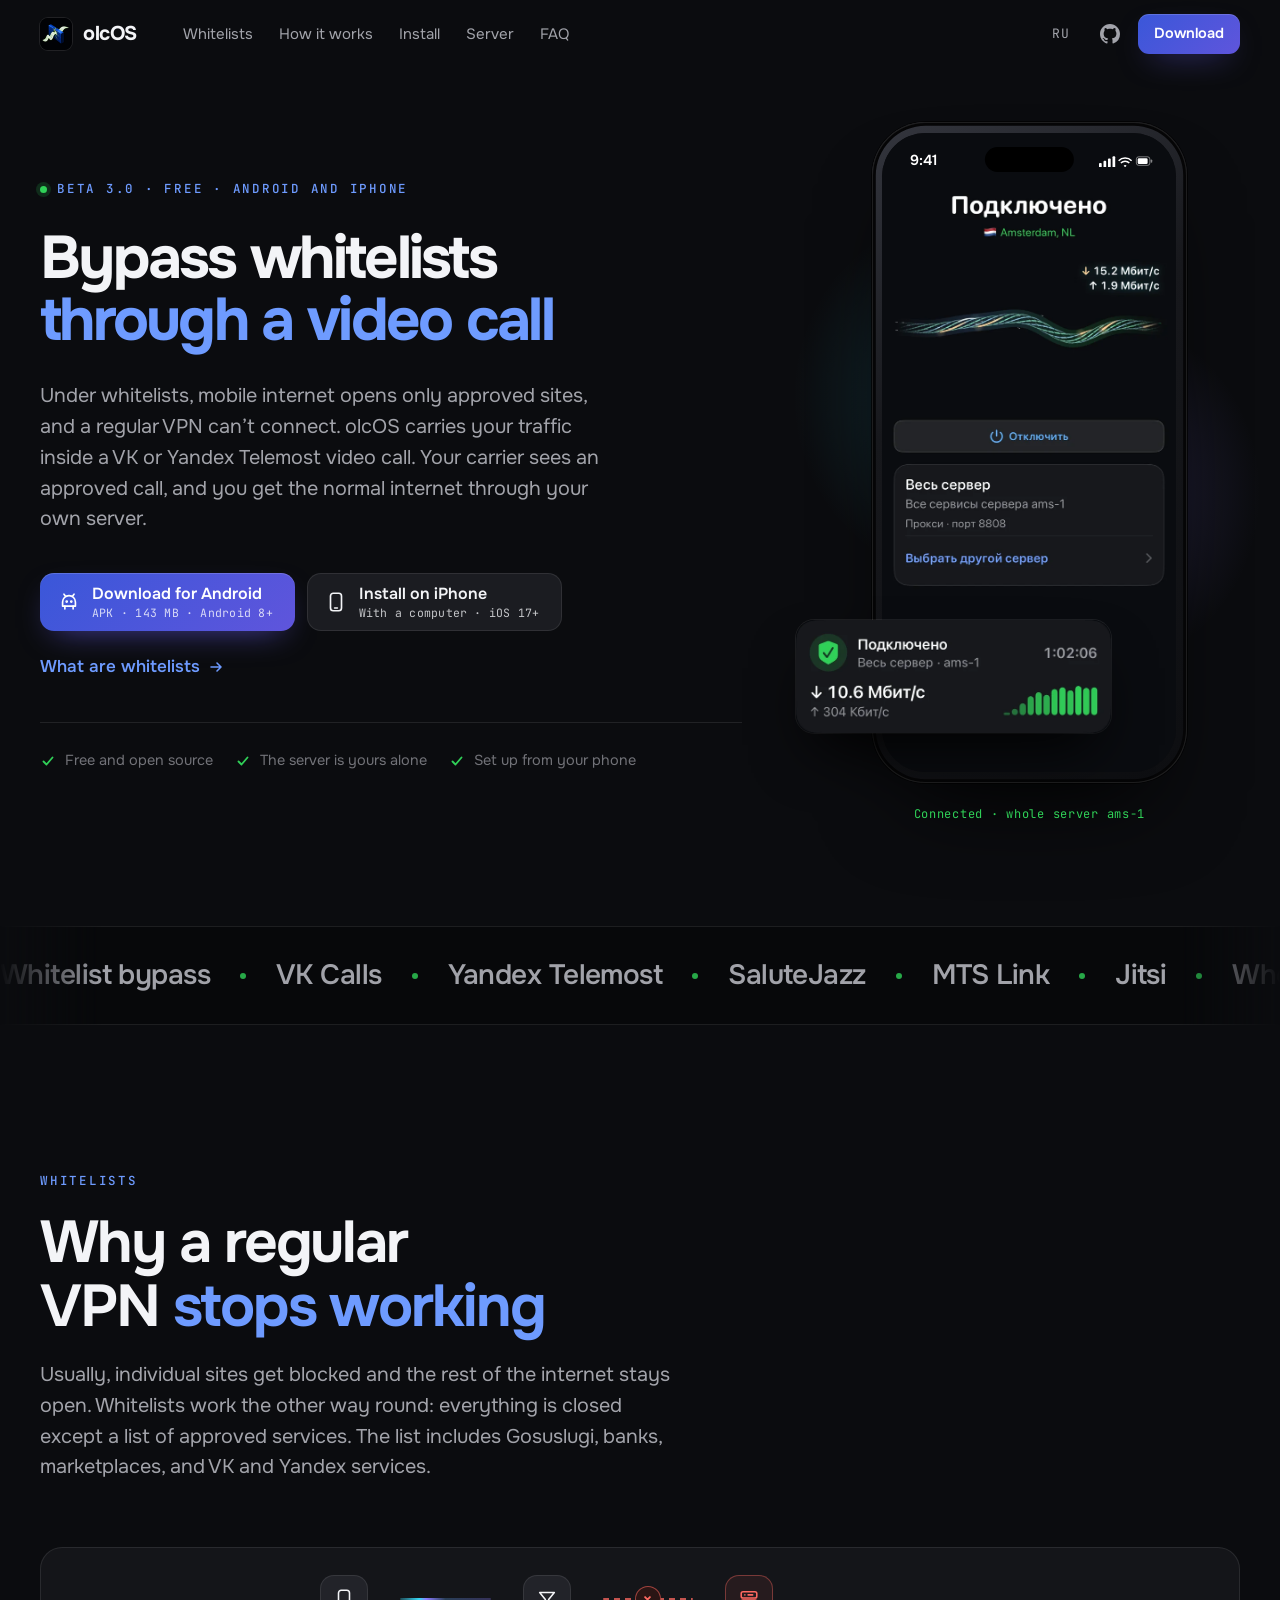
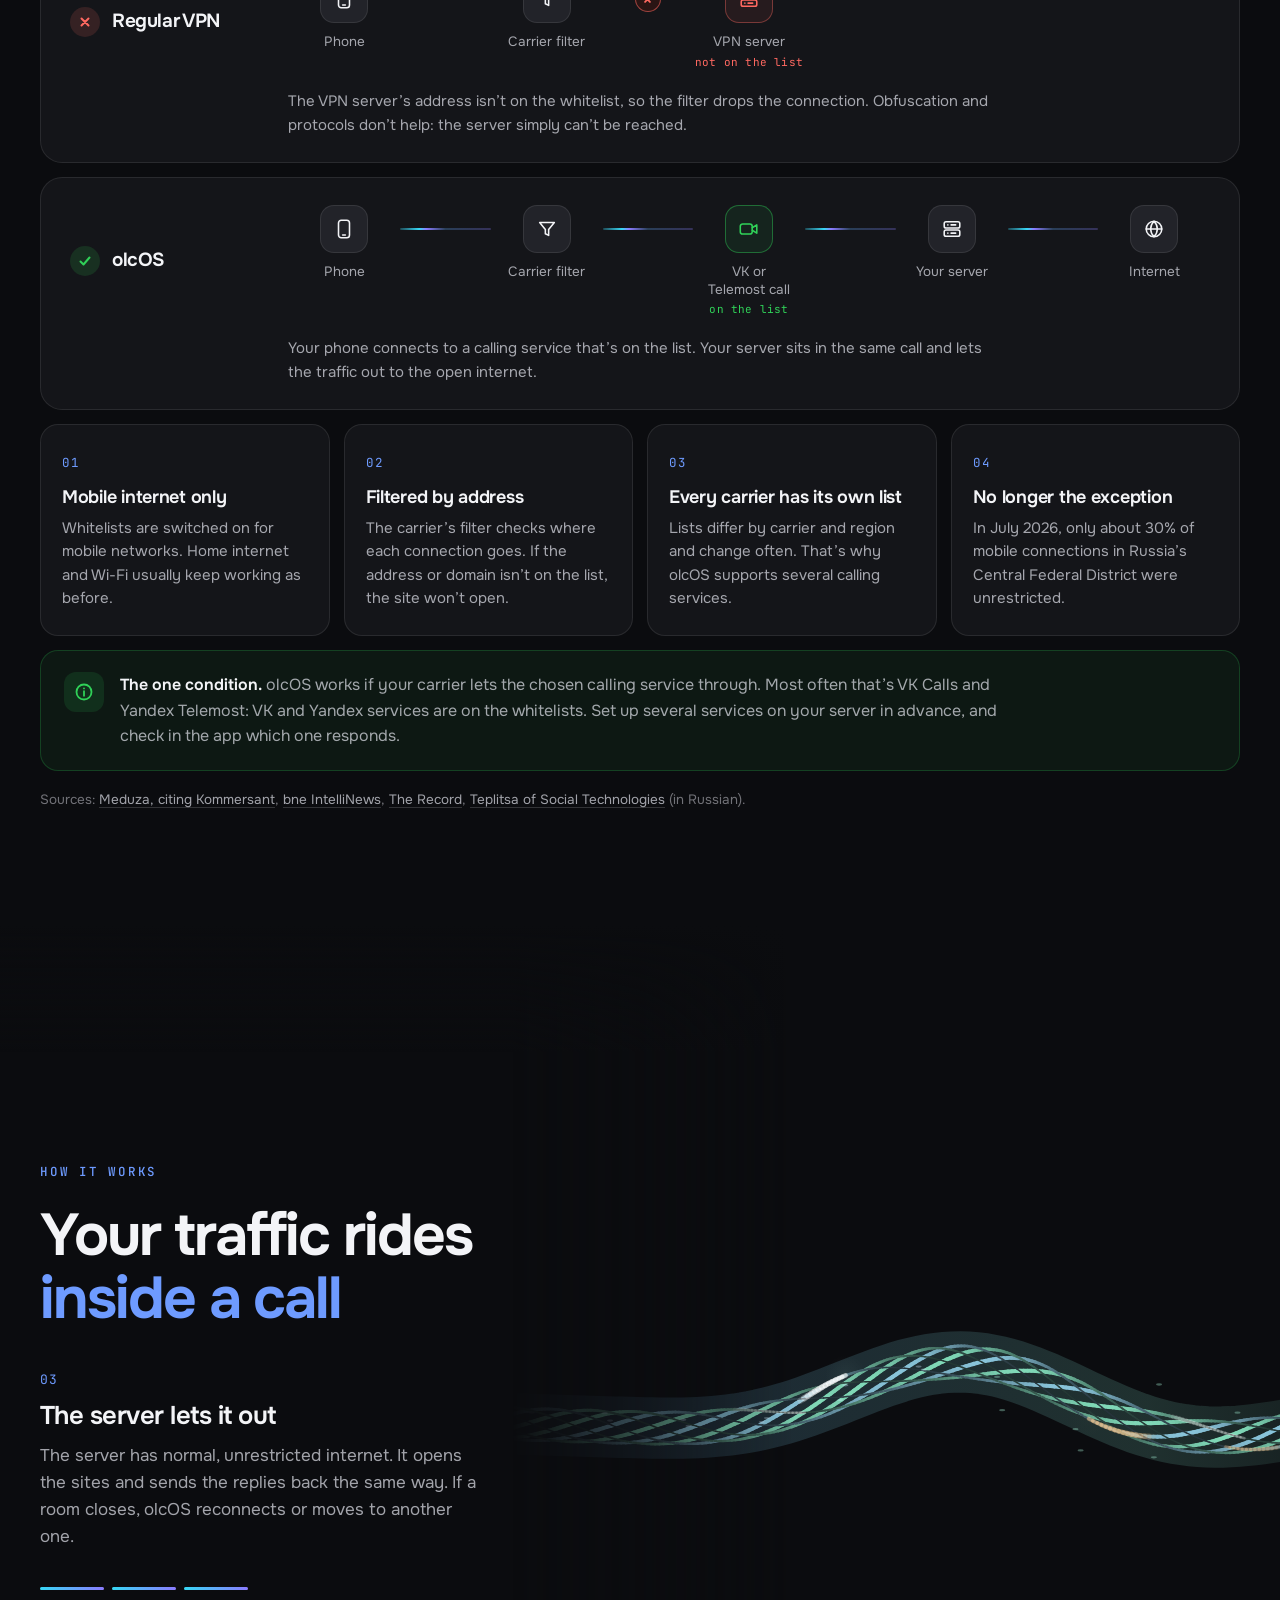
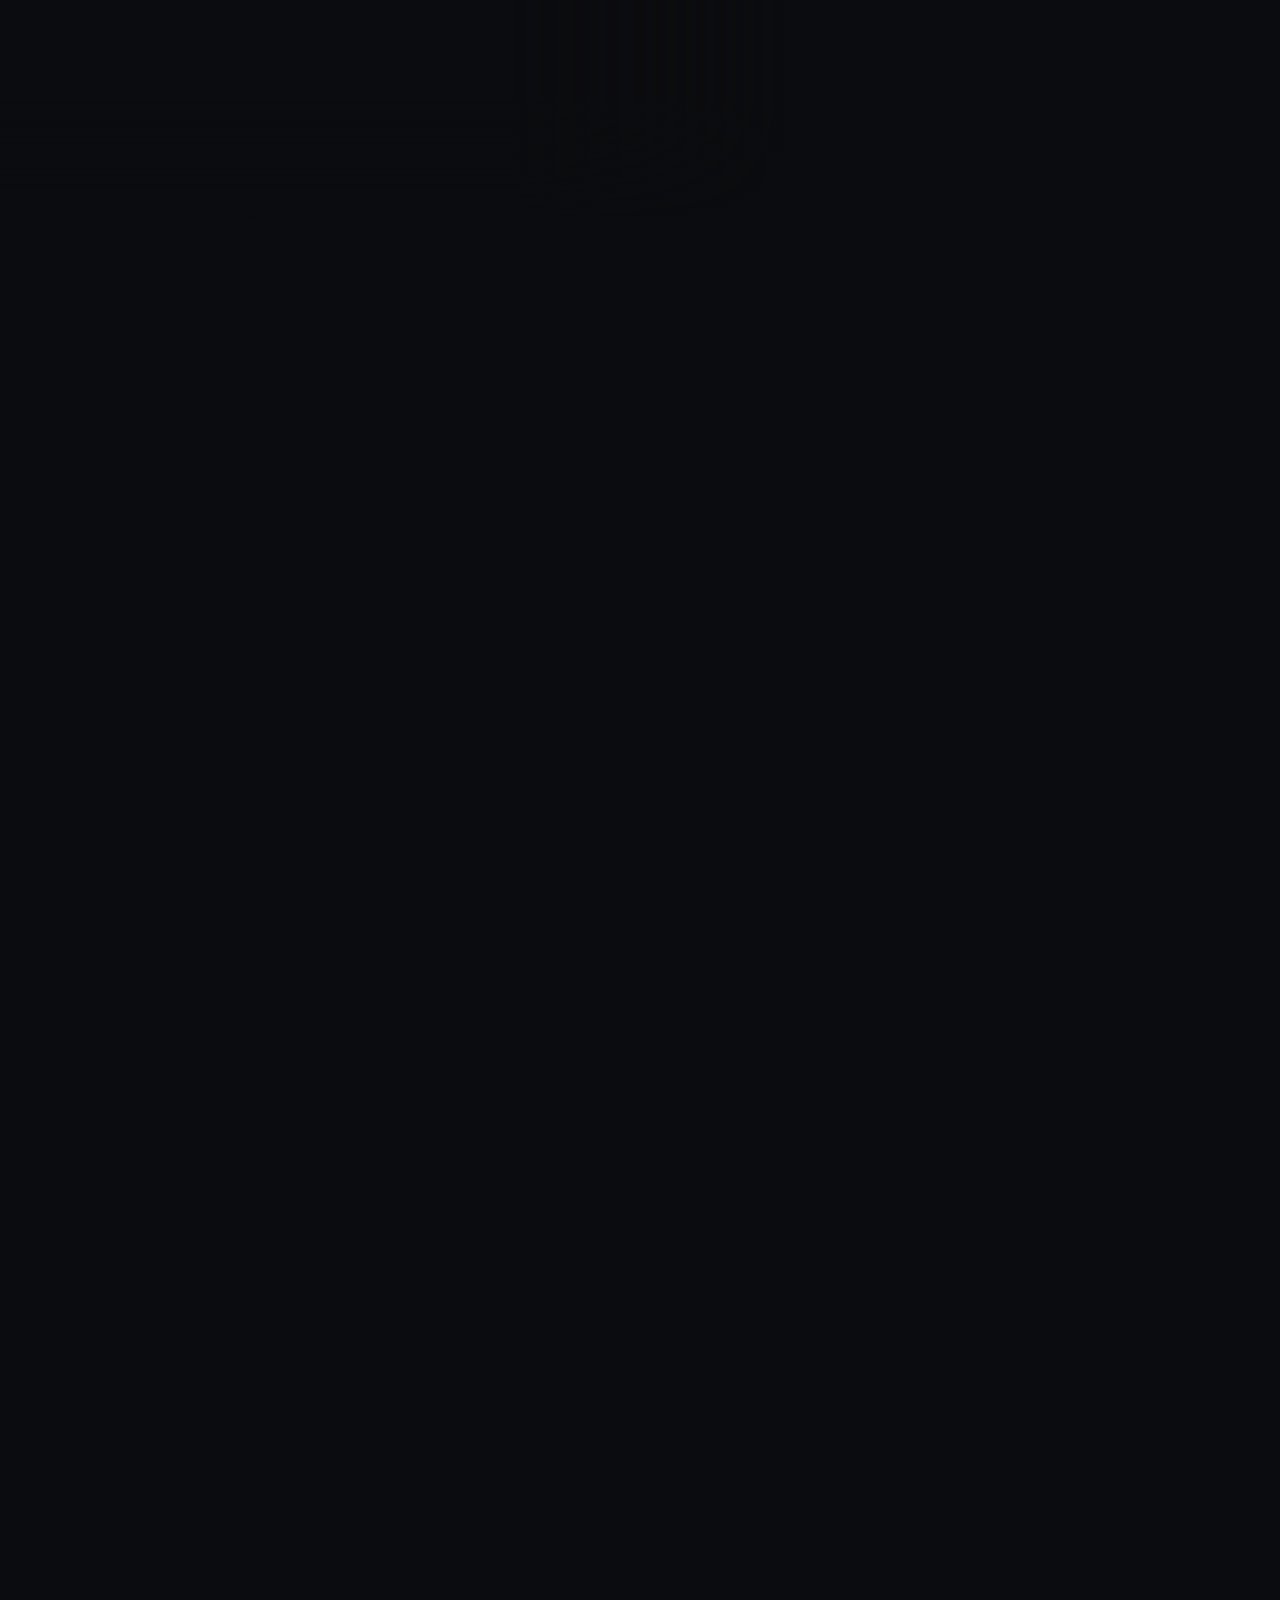
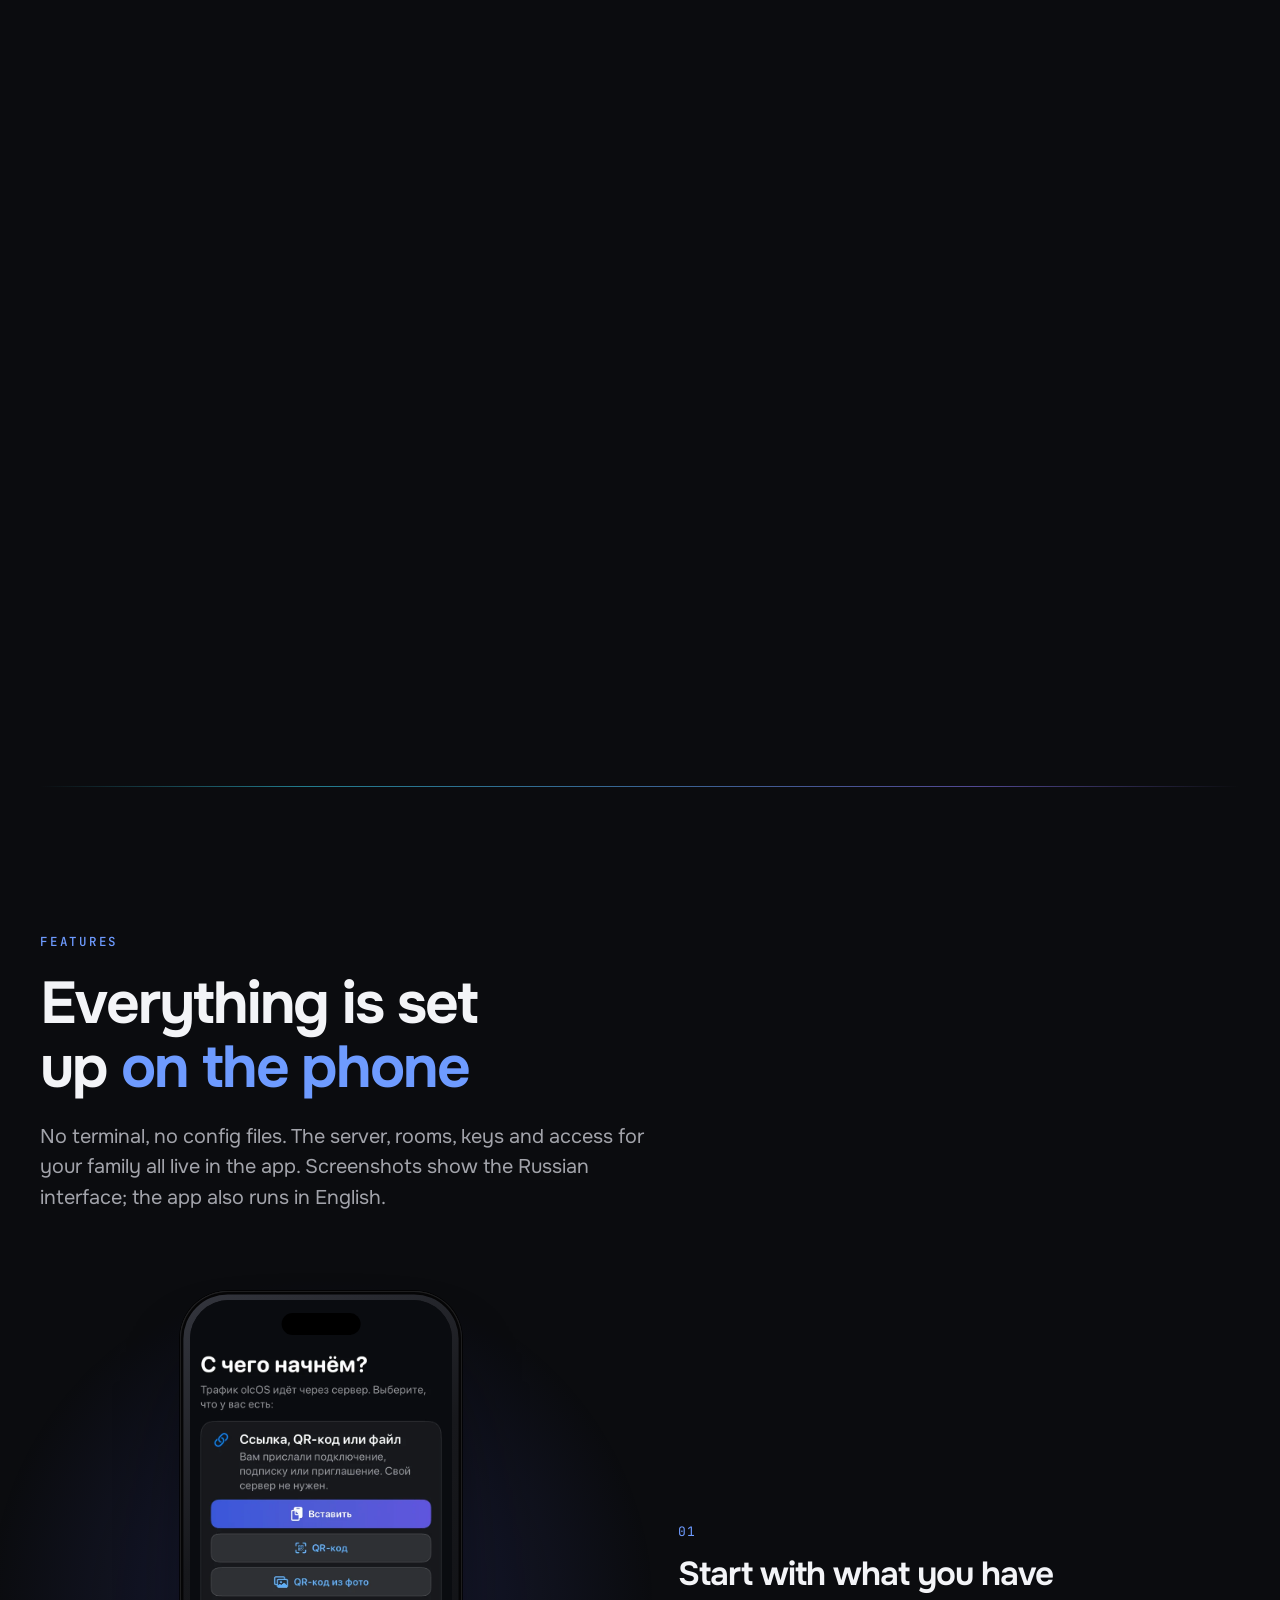
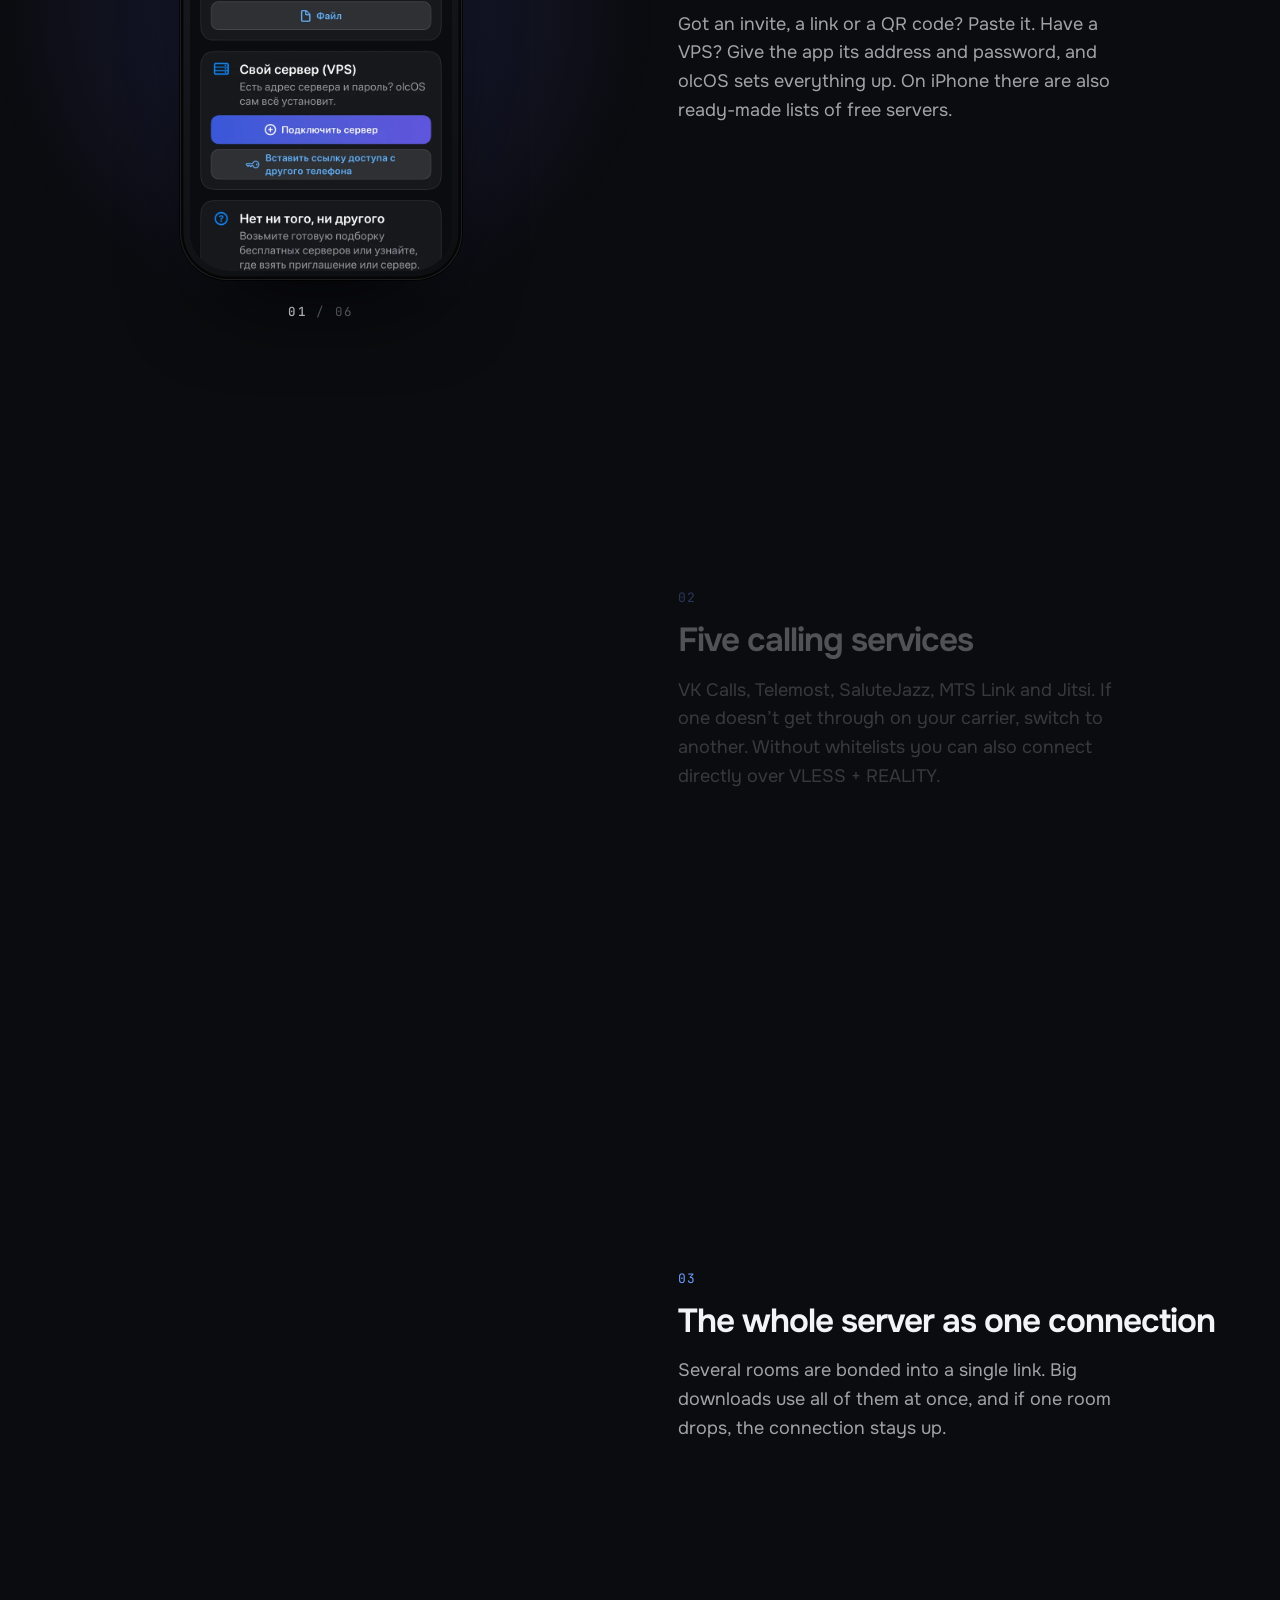
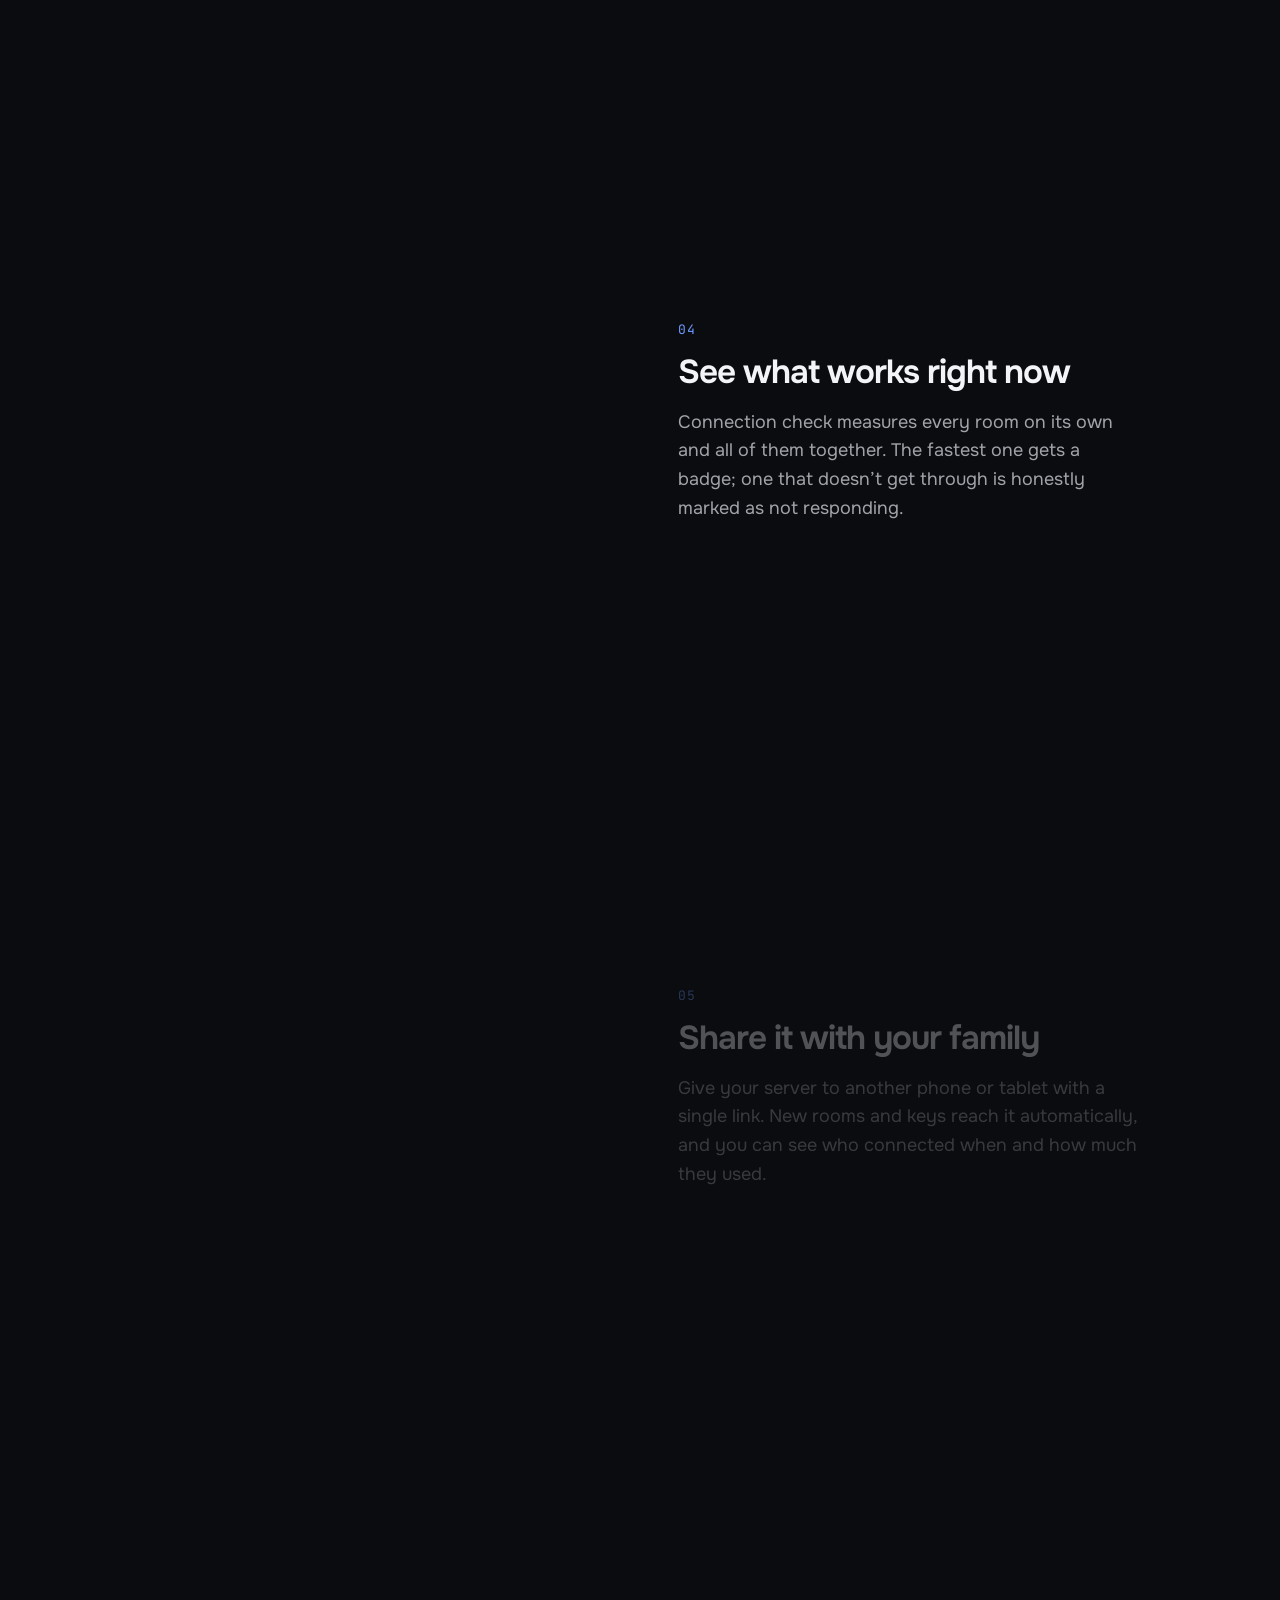
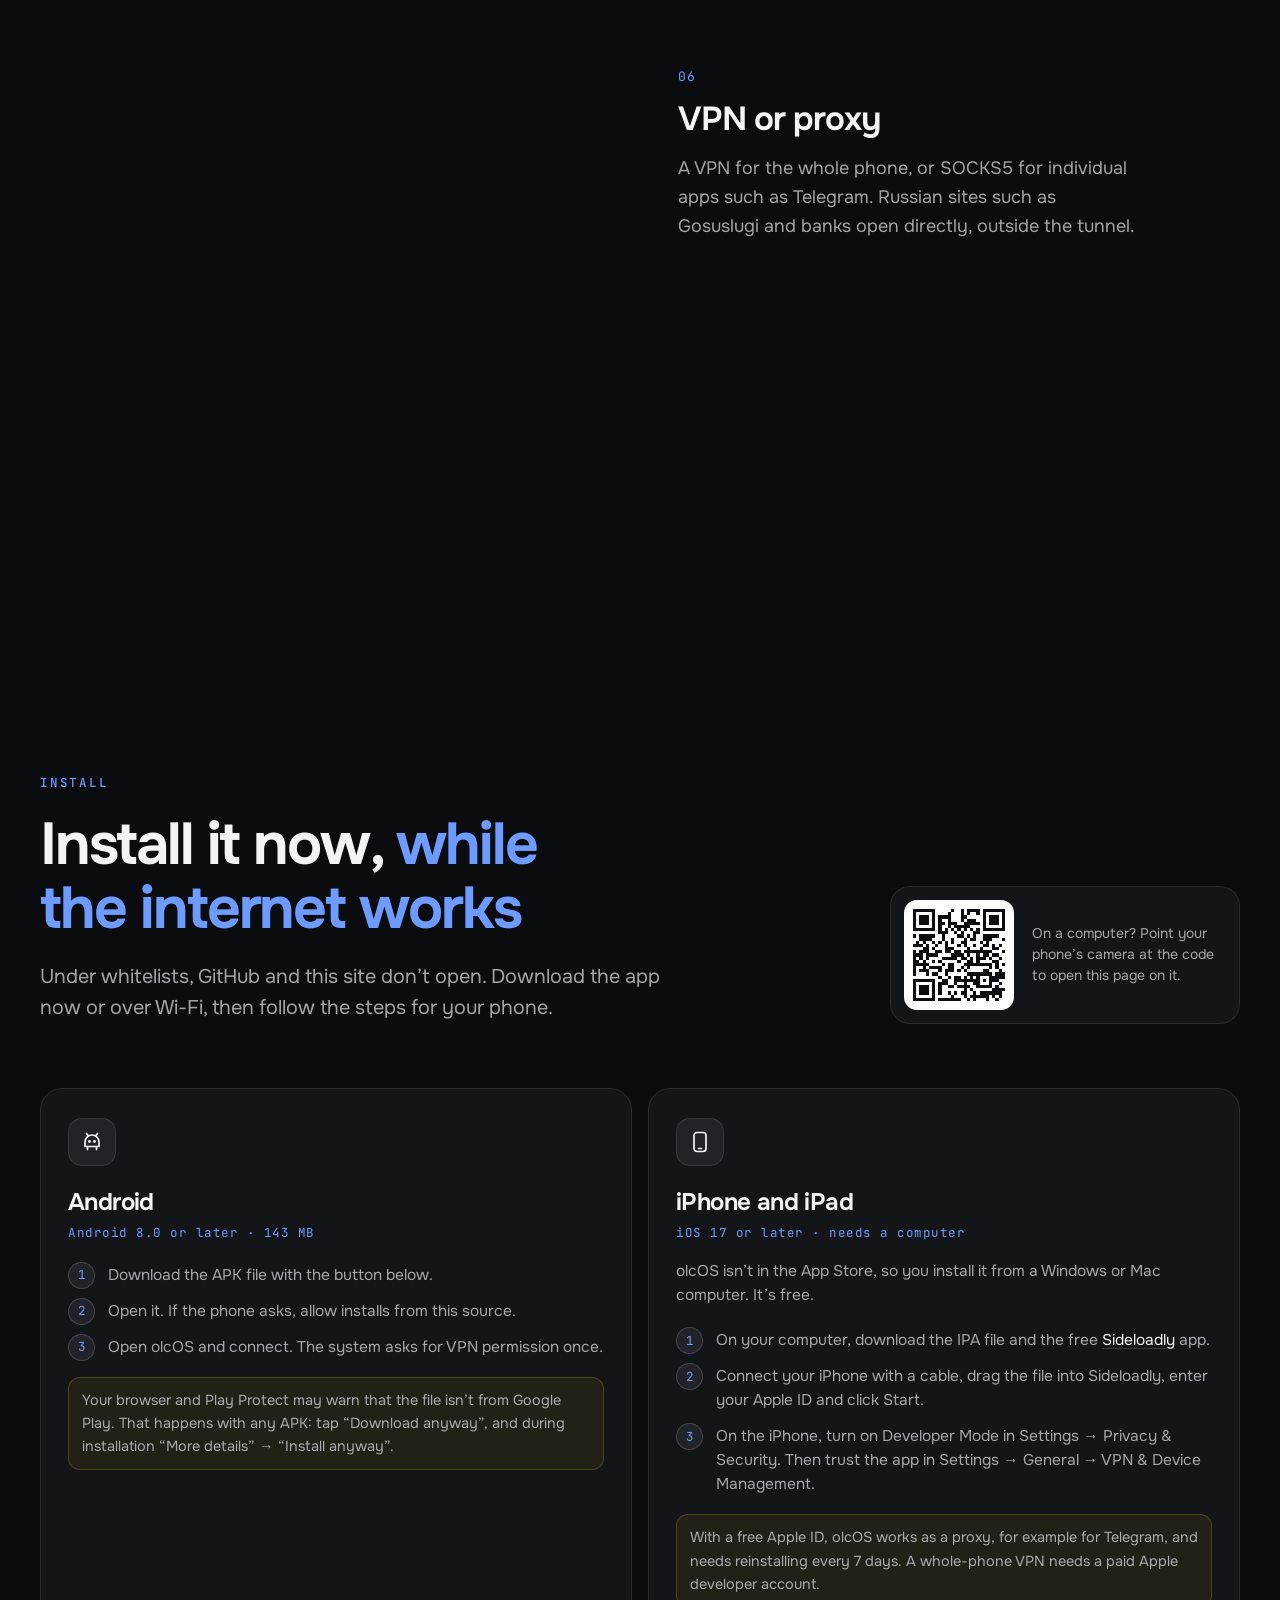
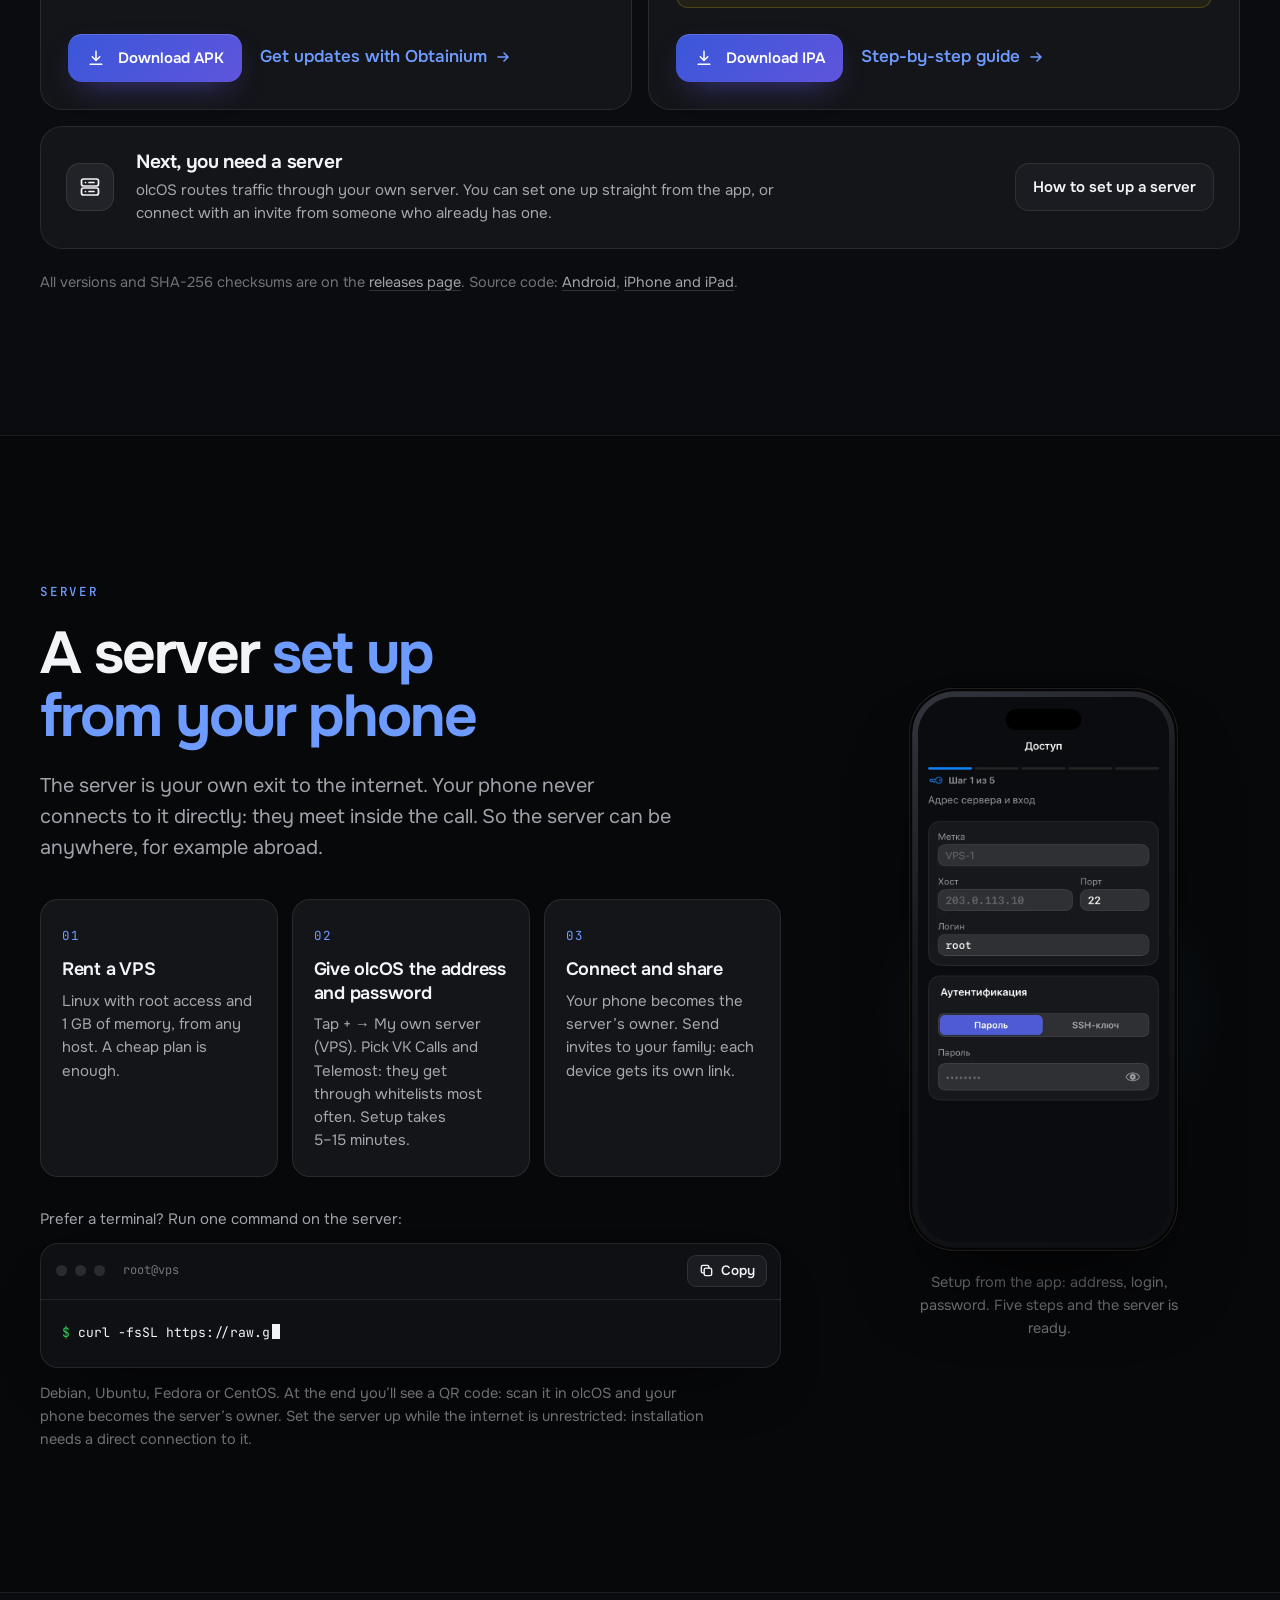
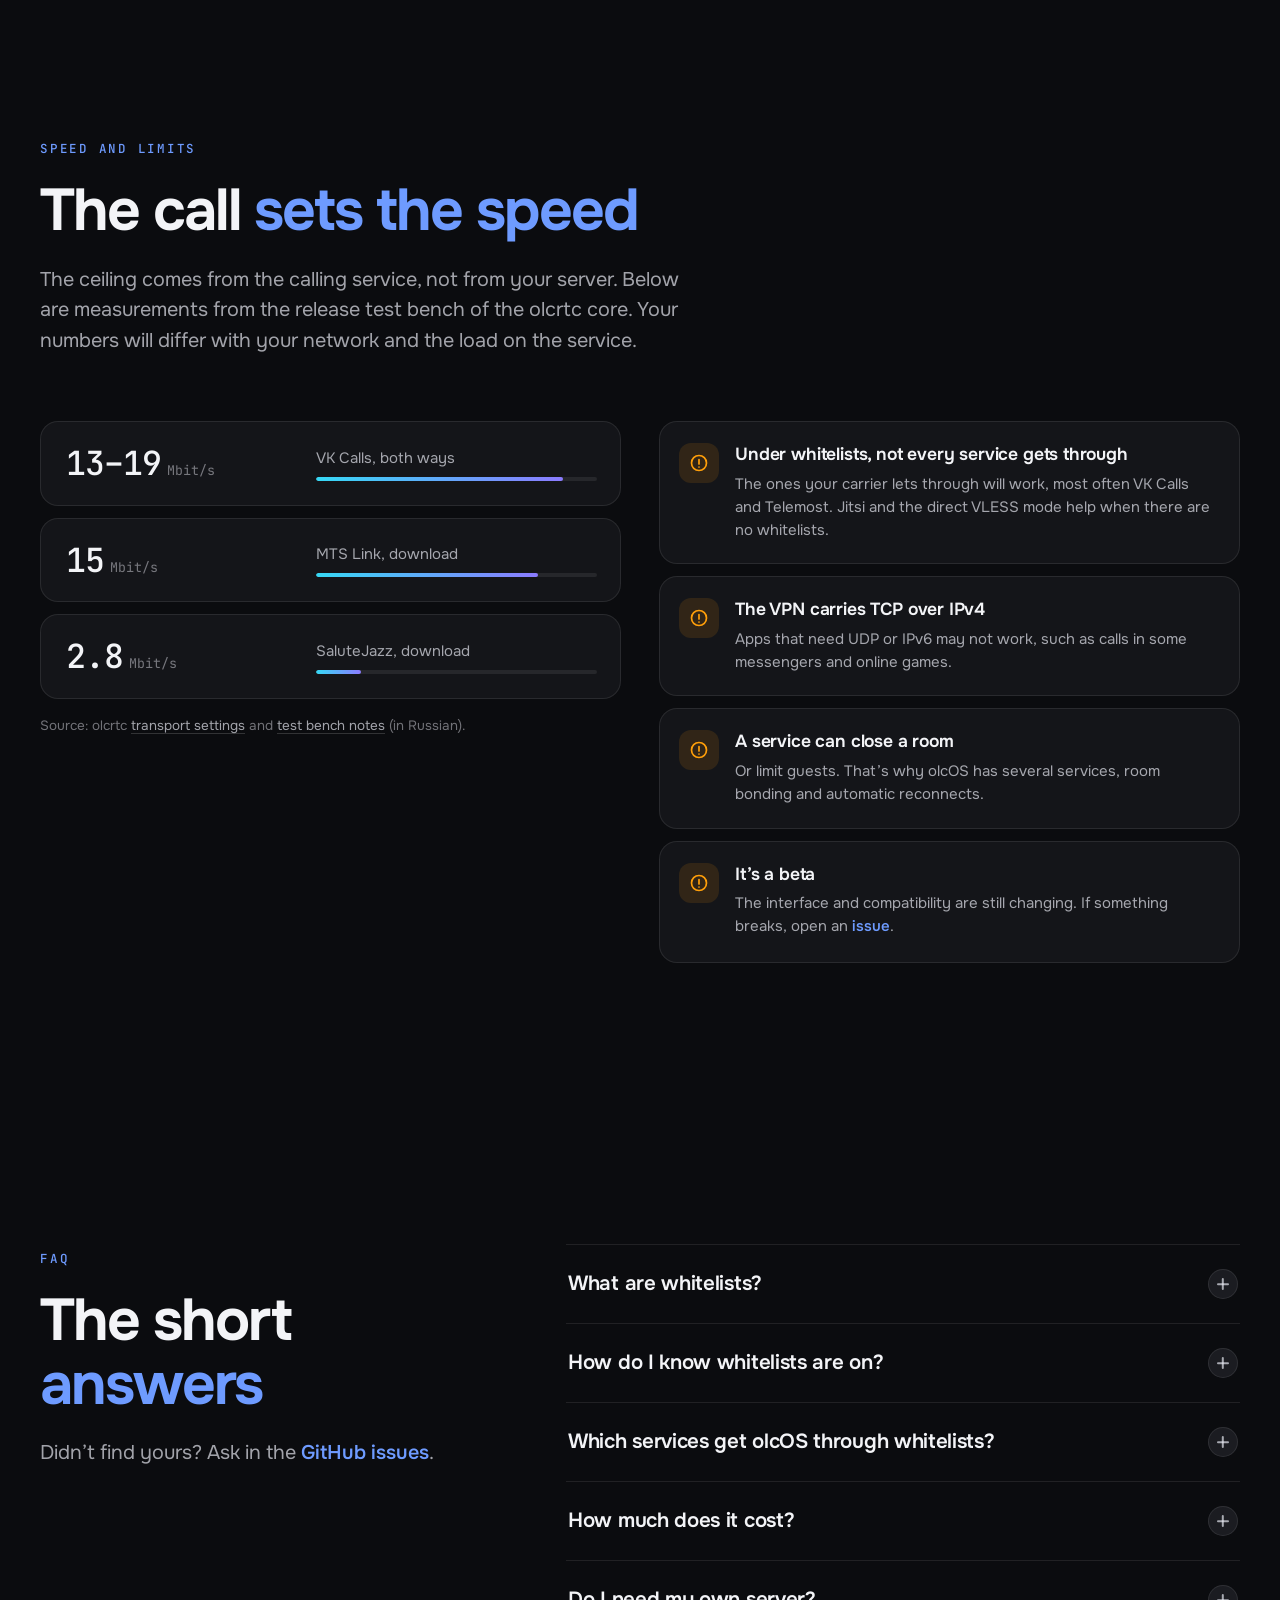
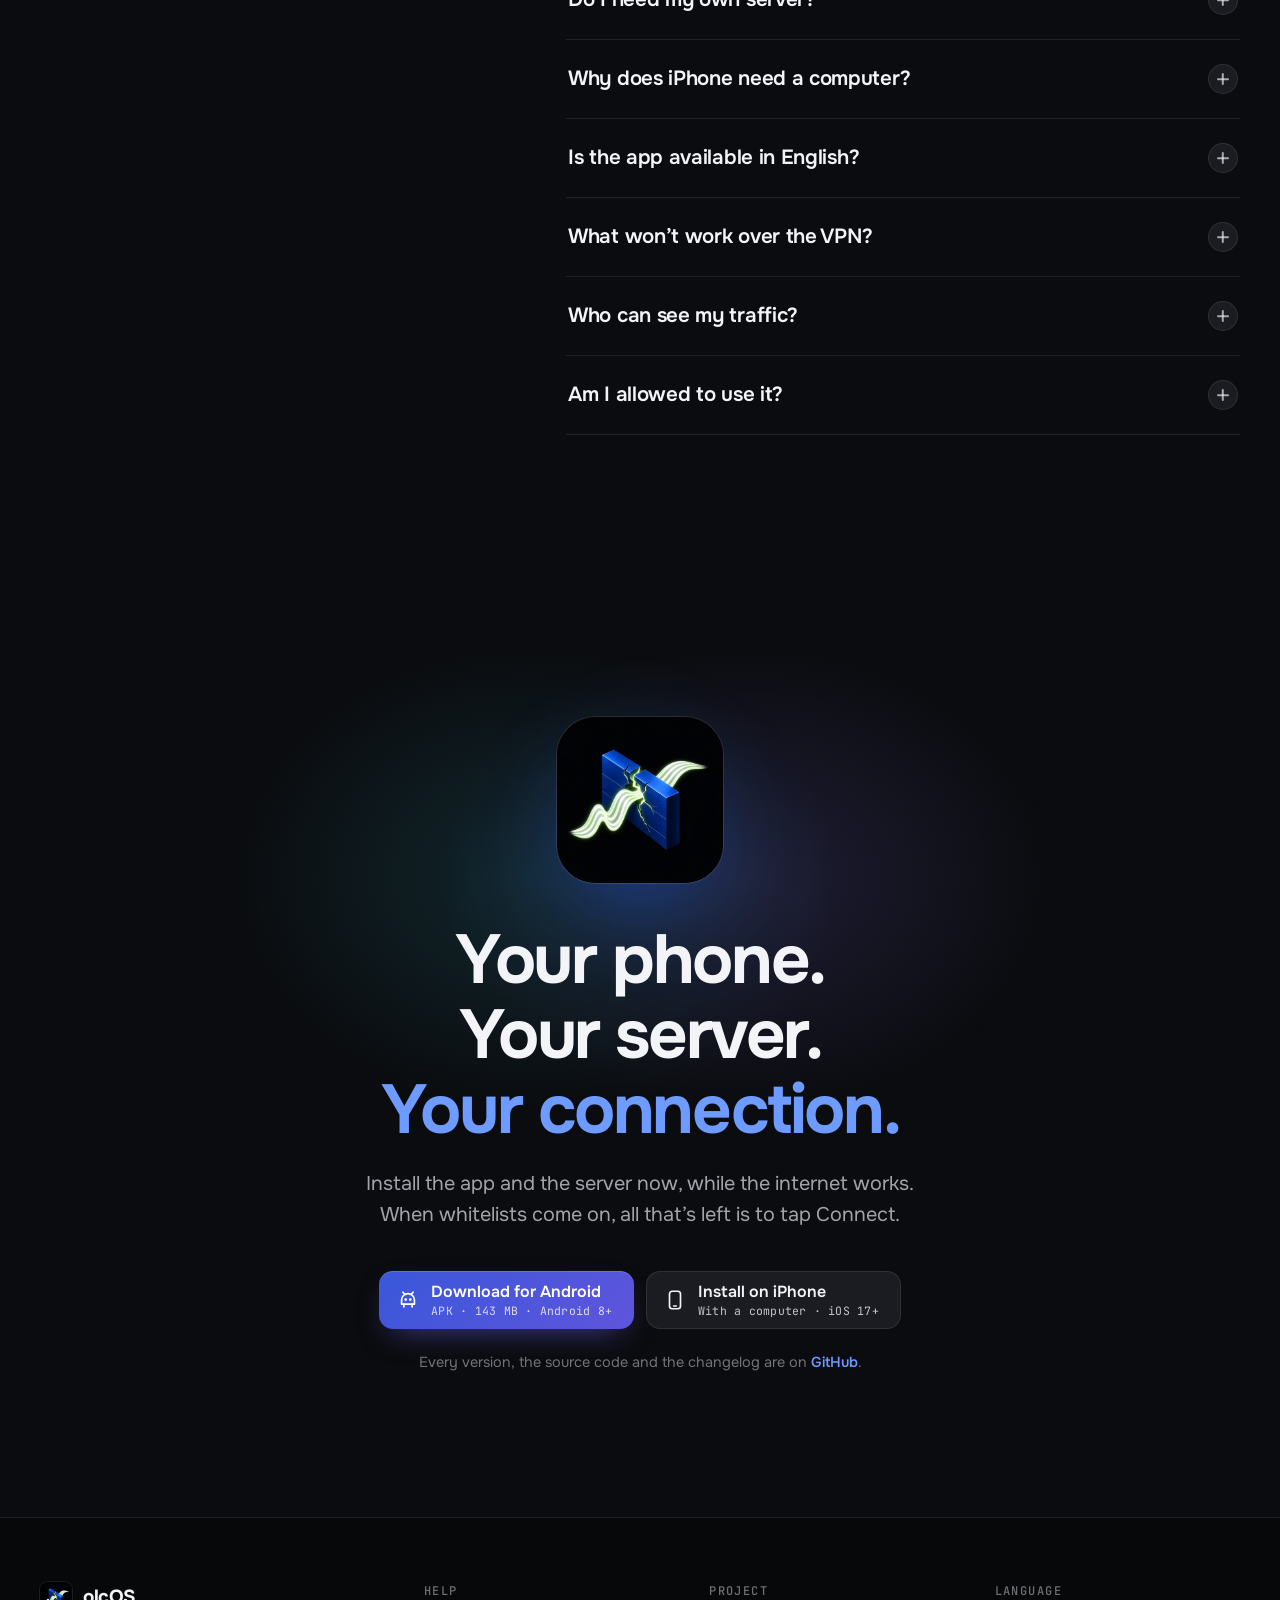
==== commit 1a2e5947: "feat: explain whitelists and simplify installation Lead with the whitelist bypass use case, add a se" ====
--- a/en/index.html
+++ b/en/index.html
@@ -3,8 +3,8 @@
 <head>
   <meta charset="utf-8">
   <meta name="viewport" content="width=device-width, initial-scale=1, viewport-fit=cover">
-  <title>olcOS — your own VPN over video calls, for iPhone and Android</title>
-  <meta name="description" content="olcOS carries your phone's traffic through a server you own, inside a video call on Yandex Telemost, VK Calls, SaluteJazz, Jitsi or MTS Link. VPN and SOCKS5 proxy, free and open source.">
+  <title>olcOS — bypass mobile internet whitelists through video calls | Android and iPhone</title>
+  <meta name="description" content="VPN not working on mobile data? Under whitelists, olcOS carries your traffic inside a VK or Yandex Telemost video call to a server you own. Free, for Android and iPhone.">
   <link rel="canonical" href="https://olcos.github.io/en/">
   <link rel="alternate" hreflang="ru" href="https://olcos.github.io/">
   <link rel="alternate" hreflang="en" href="https://olcos.github.io/en/">
@@ -19,16 +19,16 @@
   <meta property="og:site_name" content="olcOS">
   <meta property="og:locale" content="en_US">
   <meta property="og:locale:alternate" content="ru_RU">
-  <meta property="og:title" content="olcOS — your own VPN over video calls">
-  <meta property="og:description" content="Your phone's traffic goes through your own server inside an ordinary video call. For iPhone, iPad and Android. Free and open source.">
+  <meta property="og:title" content="olcOS — bypass whitelists through video calls">
+  <meta property="og:description" content="Your traffic rides inside a VK or Yandex Telemost call, then out through your own server. Android and iPhone, free.">
   <meta property="og:url" content="https://olcos.github.io/en/">
   <meta property="og:image" content="https://olcos.github.io/assets/og-en.png">
   <meta property="og:image:width" content="1200">
   <meta property="og:image:height" content="630">
-  <meta property="og:image:alt" content="olcOS on iPhone, connected">
+  <meta property="og:image:alt" content="olcOS: bypass whitelists through a video call, the iPhone app showing Connected">
   <meta name="twitter:card" content="summary_large_image">
-  <meta name="twitter:title" content="olcOS — your own VPN over video calls">
-  <meta name="twitter:description" content="Your phone's traffic goes through your own server inside an ordinary video call. For iPhone, iPad and Android.">
+  <meta name="twitter:title" content="olcOS — bypass whitelists through video calls">
+  <meta name="twitter:description" content="Your traffic rides inside a VK or Yandex Telemost call, then out through your own server. Android and iPhone, free.">
   <meta name="twitter:image" content="https://olcos.github.io/assets/og-en.png">
   <link rel="preload" href="../assets/fonts/onest-cyr.woff2" as="font" type="font/woff2" crossorigin>
   <link rel="preload" href="../assets/fonts/onest-lat.woff2" as="font" type="font/woff2" crossorigin>
@@ -42,9 +42,9 @@
         "@type": "SoftwareApplication",
         "name": "olcOS",
         "applicationCategory": "UtilitiesApplication",
-        "operatingSystem": "iOS 17, iPadOS 17, Android 8",
+        "operatingSystem": "Android 8, iOS 17, iPadOS 17",
         "softwareVersion": "3.0.3-beta",
-        "description": "VPN and SOCKS5 proxy through your own server inside video calls: Yandex Telemost, VK Calls, SaluteJazz, Jitsi, MTS Link.",
+        "description": "Whitelist bypass through video calls: a VPN and SOCKS5 proxy through your own server inside VK Calls, Yandex Telemost, SaluteJazz and MTS Link.",
         "url": "https://olcos.github.io/en/",
         "downloadUrl": "https://github.com/olcOS/olcos/releases/latest",
         "image": "https://olcos.github.io/assets/icon-512.png",
@@ -77,8 +77,9 @@
       <span>olcOS</span>
     </a>
     <nav class="nav-links" aria-label="Sections">
+      <a href="#whitelists">Whitelists</a>
       <a href="#how">How it works</a>
-      <a href="#features">Features</a>
+      <a href="#download">Install</a>
       <a href="#server">Server</a>
       <a href="#faq">FAQ</a>
     </nav>
@@ -98,28 +99,28 @@
   <section class="hero" aria-labelledby="hero-title">
     <div class="wrap hero-grid">
       <div class="hero-copy">
-        <p class="eyebrow" data-reveal><span class="dot" aria-hidden="true"></span>Beta 3.0 · iPhone, iPad and Android</p>
+        <p class="eyebrow" data-reveal><span class="dot" aria-hidden="true"></span>Beta 3.0 · free · Android and iPhone</p>
         <h1 class="h1" id="hero-title" data-reveal style="--d:1">
-          <span class="line">Your own VPN</span>
-          <span class="line"><em>inside a <span class="nw">video call</span></em></span>
+          <span class="line">Bypass whitelists</span>
+          <span class="line"><em>through a <span class="nw">video call</span></em></span>
         </h1>
-        <p class="lead" data-reveal style="--d:2">olcOS joins a call on Yandex Telemost, VK Calls, SaluteJazz, Jitsi or MTS Link and sends your phone's traffic through a server you own. To the network it is just a video call.</p>
+        <p class="lead" data-reveal style="--d:2">Under whitelists, mobile internet opens only approved sites, and a regular VPN can’t connect. olcOS carries your traffic inside a VK or Yandex Telemost video call. Your carrier sees an approved call, and you get the normal internet through your own server.</p>
         <div class="cta" data-reveal style="--d:3" data-cta>
-          <a class="btn btn-primary" href="https://github.com/olcOS/olcos/releases/latest" data-platform="ios">
+          <a class="btn btn-primary" href="https://github.com/olcOS/olcos/releases/download/v3.0.3-beta/olcOS-3.0.3-beta-android.apk" data-platform="android" data-dl="android">
+            <svg viewBox="0 0 24 24" fill="none" stroke="currentColor" stroke-width="1.8" stroke-linecap="round" stroke-linejoin="round" aria-hidden="true"><path d="M5 16.5V12a7 7 0 0 1 14 0v4.5z"/><path d="M8 5.5 6.5 3.5M16 5.5l1.5-2"/><circle cx="9.5" cy="11.5" r=".6" fill="currentColor"/><circle cx="14.5" cy="11.5" r=".6" fill="currentColor"/><path d="M7.5 16.5v3M16.5 16.5v3"/></svg>
+            <span class="t">Download for Android<small>APK · <span data-dl-size="android">143 MB</span> · Android 8+</small></span>
+          </a>
+          <a class="btn btn-secondary" href="#iphone" data-platform="ios">
             <svg viewBox="0 0 24 24" fill="none" stroke="currentColor" stroke-width="1.8" stroke-linecap="round" stroke-linejoin="round" aria-hidden="true"><rect x="6" y="2.5" width="12" height="19" rx="3"/><path d="M10.5 18.5h3"/></svg>
-            <span class="t">Download for iPhone<small>iOS 17+ · .ipa file</small></span>
+            <span class="t">Install on iPhone<small>With a computer · iOS 17+</small></span>
           </a>
-          <a class="btn btn-secondary" href="https://github.com/olcOS/olcos/releases/latest" data-platform="android">
-            <svg viewBox="0 0 24 24" fill="none" stroke="currentColor" stroke-width="1.8" stroke-linecap="round" stroke-linejoin="round" aria-hidden="true"><path d="M5 16.5V12a7 7 0 0 1 14 0v4.5z"/><path d="M8 5.5 6.5 3.5M16 5.5l1.5-2"/><circle cx="9.5" cy="11.5" r=".6" fill="currentColor"/><circle cx="14.5" cy="11.5" r=".6" fill="currentColor"/><path d="M7.5 16.5v3M16.5 16.5v3"/></svg>
-            <span class="t">Download for Android<small>Android 8+ · .apk file</small></span>
-          </a>
         </div>
         <p class="hero-more" data-reveal style="--d:4">
-          <a class="link" href="#how">How it works <svg viewBox="0 0 16 16" fill="none" stroke="currentColor" stroke-width="1.6" stroke-linecap="round" stroke-linejoin="round" aria-hidden="true"><path d="M3 8h10M9 4l4 4-4 4"/></svg></a>
+          <a class="link" href="#whitelists">What are whitelists <svg viewBox="0 0 16 16" fill="none" stroke="currentColor" stroke-width="1.6" stroke-linecap="round" stroke-linejoin="round" aria-hidden="true"><path d="M3 8h10M9 4l4 4-4 4"/></svg></a>
         </p>
         <ul class="facts" data-reveal style="--d:5">
-          <li><svg viewBox="0 0 16 16" fill="none" stroke="currentColor" stroke-width="1.8" stroke-linecap="round" stroke-linejoin="round" aria-hidden="true"><path d="m3.5 8.5 3 3 6-7"/></svg>Free and open source (MIT)</li>
-          <li><svg viewBox="0 0 16 16" fill="none" stroke="currentColor" stroke-width="1.8" stroke-linecap="round" stroke-linejoin="round" aria-hidden="true"><path d="m3.5 8.5 3 3 6-7"/></svg>Your server, not a shared one</li>
+          <li><svg viewBox="0 0 16 16" fill="none" stroke="currentColor" stroke-width="1.8" stroke-linecap="round" stroke-linejoin="round" aria-hidden="true"><path d="m3.5 8.5 3 3 6-7"/></svg>Free and open source</li>
+          <li><svg viewBox="0 0 16 16" fill="none" stroke="currentColor" stroke-width="1.8" stroke-linecap="round" stroke-linejoin="round" aria-hidden="true"><path d="m3.5 8.5 3 3 6-7"/></svg>The server is yours alone</li>
           <li><svg viewBox="0 0 16 16" fill="none" stroke="currentColor" stroke-width="1.8" stroke-linecap="round" stroke-linejoin="round" aria-hidden="true"><path d="m3.5 8.5 3 3 6-7"/></svg>Set up from your phone</li>
         </ul>
       </div>
@@ -144,17 +145,88 @@
     </div>
   </section>
 
-  <!-- Carriers -->
+  <!-- Services -->
   <div class="marquee" aria-label="Supported services and modes">
     <div class="marquee-track">
       <ul>
-        <li>Yandex Telemost</li><li>VK Calls</li><li>SaluteJazz</li><li>Jitsi</li><li>MTS Link</li><li>VLESS + REALITY</li><li>Whole-phone VPN</li><li>SOCKS5 proxy</li>
+        <li>Whitelist bypass</li><li>VK Calls</li><li>Yandex Telemost</li><li>SaluteJazz</li><li>MTS Link</li><li>Jitsi</li><li>Whole-phone VPN</li><li>SOCKS5 proxy</li>
       </ul>
       <ul aria-hidden="true">
-        <li>Yandex Telemost</li><li>VK Calls</li><li>SaluteJazz</li><li>Jitsi</li><li>MTS Link</li><li>VLESS + REALITY</li><li>Whole-phone VPN</li><li>SOCKS5 proxy</li>
+        <li>Whitelist bypass</li><li>VK Calls</li><li>Yandex Telemost</li><li>SaluteJazz</li><li>MTS Link</li><li>Jitsi</li><li>Whole-phone VPN</li><li>SOCKS5 proxy</li>
       </ul>
     </div>
   </div>
+
+  <!-- Whitelists -->
+  <section class="section wl" id="whitelists" aria-labelledby="wl-title">
+    <div class="wrap">
+      <header class="sec-head">
+        <p class="eyebrow" data-reveal>Whitelists</p>
+        <h2 class="h2" id="wl-title" data-reveal style="--d:1">Why a regular VPN <em>stops working</em></h2>
+        <p class="lead" data-reveal style="--d:2">Usually, individual sites get blocked and the rest of the internet stays open. Whitelists work the other way round: everything is closed except a list of approved services. The list includes Gosuslugi, banks, marketplaces, and VK and Yandex services.</p>
+      </header>
+
+      <div class="wl-diagram" data-reveal style="--d:2">
+        <figure class="wl-row is-bad">
+          <figcaption class="wl-label"><span class="wl-badge" aria-hidden="true"><svg viewBox="0 0 16 16" fill="none" stroke="currentColor" stroke-width="2" stroke-linecap="round"><path d="m4.5 4.5 7 7M11.5 4.5l-7 7"/></svg></span>Regular VPN</figcaption>
+          <div class="wl-path" aria-hidden="true">
+            <span class="wl-node"><span class="wl-ico"><svg viewBox="0 0 24 24" fill="none" stroke="currentColor" stroke-width="1.7" stroke-linecap="round" stroke-linejoin="round"><rect x="6" y="2.5" width="12" height="19" rx="3"/><path d="M10.5 18.5h3"/></svg></span><span class="wl-name">Phone</span></span>
+            <span class="wl-link is-pass"></span>
+            <span class="wl-node"><span class="wl-ico"><svg viewBox="0 0 24 24" fill="none" stroke="currentColor" stroke-width="1.7" stroke-linecap="round" stroke-linejoin="round"><path d="M4 5h16l-6.2 7.6V19l-3.6-1.8v-4.6z"/></svg></span><span class="wl-name">Carrier filter</span></span>
+            <span class="wl-link is-cut"><i><svg viewBox="0 0 16 16" fill="none" stroke="currentColor" stroke-width="2.2" stroke-linecap="round"><path d="m5 5 6 6M11 5l-6 6"/></svg></i></span>
+            <span class="wl-node is-dead"><span class="wl-ico"><svg viewBox="0 0 24 24" fill="none" stroke="currentColor" stroke-width="1.7" stroke-linecap="round" stroke-linejoin="round"><rect x="3.5" y="4" width="17" height="7" rx="2"/><rect x="3.5" y="13" width="17" height="7" rx="2"/><path d="M7.5 7.5h.01M7.5 16.5h.01M11 7.5h5M11 16.5h5"/></svg></span><span class="wl-name">VPN server<small>not on the list</small></span></span>
+          </div>
+          <p class="wl-cap">The VPN server’s address isn’t on the whitelist, so the filter drops the connection. Obfuscation and protocols don’t help: the server simply can’t be reached.</p>
+        </figure>
+
+        <figure class="wl-row is-good">
+          <figcaption class="wl-label"><span class="wl-badge" aria-hidden="true"><svg viewBox="0 0 16 16" fill="none" stroke="currentColor" stroke-width="2" stroke-linecap="round" stroke-linejoin="round"><path d="m3.5 8.5 3 3 6-7"/></svg></span>olcOS</figcaption>
+          <div class="wl-path" aria-hidden="true">
+            <span class="wl-node"><span class="wl-ico"><svg viewBox="0 0 24 24" fill="none" stroke="currentColor" stroke-width="1.7" stroke-linecap="round" stroke-linejoin="round"><rect x="6" y="2.5" width="12" height="19" rx="3"/><path d="M10.5 18.5h3"/></svg></span><span class="wl-name">Phone</span></span>
+            <span class="wl-link is-pass"></span>
+            <span class="wl-node"><span class="wl-ico"><svg viewBox="0 0 24 24" fill="none" stroke="currentColor" stroke-width="1.7" stroke-linecap="round" stroke-linejoin="round"><path d="M4 5h16l-6.2 7.6V19l-3.6-1.8v-4.6z"/></svg></span><span class="wl-name">Carrier filter</span></span>
+            <span class="wl-link is-pass"></span>
+            <span class="wl-node is-allowed"><span class="wl-ico"><svg viewBox="0 0 24 24" fill="none" stroke="currentColor" stroke-width="1.7" stroke-linecap="round" stroke-linejoin="round"><rect x="2.5" y="6.5" width="13" height="11" rx="2.6"/><path d="m15.5 10.6 5-3.1v9l-5-3.1"/></svg></span><span class="wl-name">VK or Telemost call<small>on the list</small></span></span>
+            <span class="wl-link is-pass"></span>
+            <span class="wl-node"><span class="wl-ico"><svg viewBox="0 0 24 24" fill="none" stroke="currentColor" stroke-width="1.7" stroke-linecap="round" stroke-linejoin="round"><rect x="3.5" y="4" width="17" height="7" rx="2"/><rect x="3.5" y="13" width="17" height="7" rx="2"/><path d="M7.5 7.5h.01M7.5 16.5h.01M11 7.5h5M11 16.5h5"/></svg></span><span class="wl-name">Your server</span></span>
+            <span class="wl-link is-pass"></span>
+            <span class="wl-node"><span class="wl-ico"><svg viewBox="0 0 24 24" fill="none" stroke="currentColor" stroke-width="1.7" stroke-linecap="round" stroke-linejoin="round"><circle cx="12" cy="12" r="8.5"/><path d="M3.5 12h17M12 3.5c2.4 2.4 3.6 5.2 3.6 8.5s-1.2 6.1-3.6 8.5c-2.4-2.4-3.6-5.2-3.6-8.5s1.2-6.1 3.6-8.5z"/></svg></span><span class="wl-name">Internet</span></span>
+          </div>
+          <p class="wl-cap">Your phone connects to a calling service that’s on the list. Your server sits in the same call and lets the traffic out to the open internet.</p>
+        </figure>
+      </div>
+
+      <ul class="wl-facts">
+        <li class="wl-fact" data-reveal style="--d:1">
+          <span class="num">01</span>
+          <h3>Mobile internet only</h3>
+          <p>Whitelists are switched on for mobile networks. Home internet and Wi-Fi usually keep working as before.</p>
+        </li>
+        <li class="wl-fact" data-reveal style="--d:2">
+          <span class="num">02</span>
+          <h3>Filtered by address</h3>
+          <p>The carrier’s filter checks where each connection goes. If the address or domain isn’t on the list, the site won’t open.</p>
+        </li>
+        <li class="wl-fact" data-reveal style="--d:3">
+          <span class="num">03</span>
+          <h3>Every carrier has its own list</h3>
+          <p>Lists differ by carrier and region and change often. That’s why olcOS supports several calling services.</p>
+        </li>
+        <li class="wl-fact" data-reveal style="--d:4">
+          <span class="num">04</span>
+          <h3>No longer the exception</h3>
+          <p>In July 2026, only about 30% of mobile connections in Russia’s Central Federal District were unrestricted.</p>
+        </li>
+      </ul>
+
+      <div class="wl-note" data-reveal>
+        <span class="ico" aria-hidden="true"><svg viewBox="0 0 20 20" fill="none" stroke="currentColor" stroke-width="1.8" stroke-linecap="round" stroke-linejoin="round"><circle cx="10" cy="10" r="7.5"/><path d="M10 9.2v4.6M10 6.4h.01"/></svg></span>
+        <p><b>The one condition.</b> olcOS works if your carrier lets the chosen calling service through. Most often that’s VK Calls and Yandex Telemost: VK and Yandex services are on the whitelists. Set up several services on your server in advance, and check in the app which one responds.</p>
+      </div>
+
+      <p class="src-note" data-reveal>Sources: <a href="https://meduza.io/en/news/2026/08/05/kommersant-only-one-third-of-mobile-internet-traffic-in-central-russia-was-unrestricted-nearly-90-in-border-regions-went-through-whitelists">Meduza, citing Kommersant</a>, <a href="https://www.intellinews.com/russia-s-mobile-internet-whitelist-mode-has-quietly-become-permanent-459197/">bne IntelliNews</a>, <a href="https://therecord.media/moscow-faces-internet-disruptions-as-foreign-leaders-gather">The Record</a>, <a href="https://te-st.org/2026/10/27/allowagain/">Teplitsa of Social Technologies</a> (in Russian).</p>
+    </div>
+  </section>
 
   <!-- How it works: pinned scene -->
   <section class="how" id="how" aria-labelledby="how-title">
@@ -163,22 +235,22 @@
         <canvas class="how-canvas" aria-hidden="true"></canvas>
         <div class="wrap how-copy">
           <p class="eyebrow">How it works</p>
-          <h2 class="h2" id="how-title">A call that carries <em>your traffic</em></h2>
+          <h2 class="h2" id="how-title">Your traffic rides <em>inside a call</em></h2>
           <ol class="how-steps">
             <li class="how-step is-active">
               <span class="num">01</span>
-              <h3>Your phone joins the room</h3>
-              <p>olcOS enters the video call as an ordinary participant. Your server is waiting in the same room.</p>
+              <h3>Your phone calls an approved service</h3>
+              <p>olcOS joins a VK or Telemost video call as an ordinary participant. To your carrier, it’s a call to a whitelisted service.</p>
             </li>
             <li class="how-step">
               <span class="num">02</span>
               <h3>Data rides inside the call</h3>
-              <p>Traffic is packed into video frames or the call's data channel. Your provider sees a connection to the calling service, not to your server.</p>
+              <p>Traffic is encrypted and packed into the video stream or the call’s data channel. Your server sits in the same room.</p>
             </li>
             <li class="how-step">
               <span class="num">03</span>
               <h3>The server lets it out</h3>
-              <p>The server picks the traffic up from the room and sends it on; replies come back the same way. If a room closes, olcOS reconnects or moves to another one.</p>
+              <p>The server has normal, unrestricted internet. It opens the sites and sends the replies back the same way. If a room closes, olcOS reconnects or moves to another one.</p>
             </li>
           </ol>
           <div class="how-progress" aria-hidden="true"><span><i></i></span><span><i></i></span><span><i></i></span></div>
@@ -222,14 +294,13 @@
             <figure class="feat-shot-m phone"><div class="screen"><img src="../assets/img/screens/welcome.webp" width="660" height="1435" alt="Where do we start? screen: a link, your own server or a ready-made list" loading="lazy"></div></figure>
             <span class="num">01</span>
             <h3>Start with what you have</h3>
-            <p>Got a link, a QR code or a subscription? Paste it. Have a VPS? Give the app its address and password. Have nothing yet? The app has a list of free servers.</p>
+            <p>Got an invite, a link or a QR code? Paste it. Have a VPS? Give the app its address and password, and olcOS sets everything up. On iPhone there are also ready-made lists of free servers.</p>
           </li>
           <li class="feat-item">
             <figure class="feat-shot-m phone"><div class="screen"><img src="../assets/img/screens/wizard-3-protocols.webp" width="660" height="1435" alt="Choosing services: Yandex Telemost, VK Calls and others" loading="lazy"></div></figure>
             <span class="num">02</span>
-            <h3>Five calling services to choose from</h3>
-            <p>Telemost, VK Calls, SaluteJazz, Jitsi and MTS Link, each with its own connection. If you don't need a call at all, there is a direct VLESS + REALITY mode.</p>
-            <div class="tags"><span class="tag"><i></i>VP8</span><span class="tag"><i></i>DataChannel</span><span class="tag"><i></i>Xray</span></div>
+            <h3>Five calling services</h3>
+            <p>VK Calls, Telemost, SaluteJazz, MTS Link and Jitsi. If one doesn’t get through on your carrier, switch to another. Without whitelists you can also connect directly over VLESS + REALITY.</p>
           </li>
           <li class="feat-item">
             <figure class="feat-shot-m phone"><div class="screen"><img src="../assets/img/screens/whole-server-card.webp" width="660" height="1435" alt="Server card: Whole server, the rooms and their state" loading="lazy"></div></figure>
@@ -240,8 +311,8 @@
           <li class="feat-item">
             <figure class="feat-shot-m phone"><div class="screen"><img src="../assets/img/screens/diagnostics-protocols.webp" width="660" height="1435" alt="Speed of each room: Jitsi, SaluteJazz, Yandex Telemost" loading="lazy"></div></figure>
             <span class="num">04</span>
-            <h3>See which room is faster</h3>
-            <p>olcOS measures every room on its own and all of them together. The fastest one gets a badge; a silent one is honestly marked as not responding.</p>
+            <h3>See what works right now</h3>
+            <p>Connection check measures every room on its own and all of them together. The fastest one gets a badge; one that doesn’t get through is honestly marked as not responding.</p>
           </li>
           <li class="feat-item">
             <figure class="feat-shot-m phone"><div class="screen"><img src="../assets/img/screens/devices-usage.webp" width="660" height="1435" alt="Devices screen: invites for an iPad, a phone and a laptop" loading="lazy"></div></figure>
@@ -253,11 +324,74 @@
             <figure class="feat-shot-m phone"><div class="screen"><img src="../assets/img/screens/settings.webp" width="660" height="1435" alt="Settings: Auto, VPN and Proxy modes" loading="lazy"></div></figure>
             <span class="num">06</span>
             <h3>VPN or proxy</h3>
-            <p>A VPN for the whole phone, or SOCKS5 for individual apps such as Telegram. In Auto mode olcOS picks whatever the system allows.</p>
+            <p>A VPN for the whole phone, or SOCKS5 for individual apps such as Telegram. Russian sites such as Gosuslugi and banks open directly, outside the tunnel.</p>
           </li>
         </ol>
         <p class="swipe-hint" aria-hidden="true"><svg viewBox="0 0 16 16" fill="none" stroke="currentColor" stroke-width="1.6" stroke-linecap="round" stroke-linejoin="round"><path d="M3 8h10M9 4l4 4-4 4"/></svg>Swipe</p>
       </div>
+    </div>
+  </section>
+
+  <!-- Download -->
+  <section class="section download" id="download" aria-labelledby="download-title">
+    <div class="wrap">
+      <div class="dl-head">
+        <header class="sec-head">
+          <p class="eyebrow" data-reveal>Install</p>
+          <h2 class="h2" id="download-title" data-reveal style="--d:1">Install it now, <em>while the internet works</em></h2>
+          <p class="lead" data-reveal style="--d:2">Under whitelists, GitHub and this site don’t open. Download the app now or over Wi-Fi, then follow the steps for your phone.</p>
+        </header>
+        <figure class="qr" data-reveal style="--d:3">
+          <span class="qr-code"><img src="../assets/img/qr-en.svg" width="116" height="116" alt="QR code linking to this page"></span>
+          <figcaption>On a computer? Point your phone’s camera at the code to open this page on it.</figcaption>
+        </figure>
+      </div>
+
+      <div class="plat plat-2" data-plat>
+        <article class="card dl-card" id="android" data-platform-card="android" data-reveal style="--d:1">
+          <span class="ico" aria-hidden="true"><svg viewBox="0 0 24 24" fill="none" stroke="currentColor" stroke-width="1.7" stroke-linecap="round" stroke-linejoin="round"><path d="M5 16.5V12a7 7 0 0 1 14 0v4.5z"/><path d="M8 5.5 6.5 3.5M16 5.5l1.5-2"/><circle cx="9.5" cy="11.5" r=".6" fill="currentColor"/><circle cx="14.5" cy="11.5" r=".6" fill="currentColor"/><path d="M7.5 16.5v3M16.5 16.5v3"/></svg></span>
+          <h3>Android</h3>
+          <p class="req">Android 8.0 or later · <span data-dl-size="android">143 MB</span></p>
+          <ol class="dl-steps">
+            <li>Download the APK file with the button below.</li>
+            <li>Open it. If the phone asks, allow installs from this source.</li>
+            <li>Open olcOS and connect. The system asks for VPN permission once.</li>
+          </ol>
+          <p class="dl-warn">Your browser and Play Protect may warn that the file isn’t from Google Play. That happens with any APK: tap “Download anyway”, and during installation “More details” → “Install anyway”.</p>
+          <div class="acts">
+            <a class="btn btn-primary" href="https://github.com/olcOS/olcos/releases/download/v3.0.3-beta/olcOS-3.0.3-beta-android.apk" data-dl="android"><svg viewBox="0 0 24 24" fill="none" stroke="currentColor" stroke-width="1.8" stroke-linecap="round" stroke-linejoin="round" aria-hidden="true"><path d="M12 4v11M7.5 10.5 12 15l4.5-4.5M5 19.5h14"/></svg>Download APK</a>
+            <a class="link" href="https://apps.obtainium.imranr.dev/redirect?r=obtainium://app/%7B%22id%22%3A%22io.olcos.app%22%2C%22url%22%3A%22https%3A%2F%2Fgithub.com%2FolcOS%2Folcos%22%2C%22author%22%3A%22olcOS%22%2C%22name%22%3A%22olcOS%22%7D">Get updates with Obtainium <svg viewBox="0 0 16 16" fill="none" stroke="currentColor" stroke-width="1.6" stroke-linecap="round" stroke-linejoin="round" aria-hidden="true"><path d="M3 8h10M9 4l4 4-4 4"/></svg></a>
+          </div>
+        </article>
+
+        <article class="card dl-card" id="iphone" data-platform-card="ios" data-reveal style="--d:2">
+          <span class="ico" aria-hidden="true"><svg viewBox="0 0 24 24" fill="none" stroke="currentColor" stroke-width="1.7" stroke-linecap="round" stroke-linejoin="round"><rect x="6" y="2.5" width="12" height="19" rx="3"/><path d="M10.5 18.5h3"/></svg></span>
+          <h3>iPhone and iPad</h3>
+          <p class="req">iOS 17 or later · needs a computer</p>
+          <p class="dl-intro">olcOS isn’t in the App Store, so you install it from a Windows or Mac computer. It’s free.</p>
+          <ol class="dl-steps">
+            <li>On your computer, download the IPA file and the free <a href="https://sideloadly.io/">Sideloadly</a> app.</li>
+            <li>Connect your iPhone with a cable, drag the file into Sideloadly, enter your Apple ID and click Start.</li>
+            <li>On the iPhone, turn on Developer Mode in Settings → Privacy &amp; Security. Then trust the app in Settings → General → VPN &amp; Device Management.</li>
+          </ol>
+          <p class="dl-warn">With a free Apple ID, olcOS works as a proxy, for example for Telegram, and needs reinstalling every 7 days. A whole-phone VPN needs a paid Apple developer account.</p>
+          <div class="acts">
+            <a class="btn btn-primary" href="https://github.com/olcOS/olcos/releases/download/v3.0.3-beta/olcOS-3.0.3-beta-ios.ipa" data-dl="ios"><svg viewBox="0 0 24 24" fill="none" stroke="currentColor" stroke-width="1.8" stroke-linecap="round" stroke-linejoin="round" aria-hidden="true"><path d="M12 4v11M7.5 10.5 12 15l4.5-4.5M5 19.5h14"/></svg>Download IPA</a>
+            <a class="link" href="https://github.com/olcOS/olcos/blob/main/README.en.md#iphone-and-ipad">Step-by-step guide <svg viewBox="0 0 16 16" fill="none" stroke="currentColor" stroke-width="1.6" stroke-linecap="round" stroke-linejoin="round" aria-hidden="true"><path d="M3 8h10M9 4l4 4-4 4"/></svg></a>
+          </div>
+        </article>
+      </div>
+
+      <div class="dl-next" data-reveal>
+        <span class="ico" aria-hidden="true"><svg viewBox="0 0 24 24" fill="none" stroke="currentColor" stroke-width="1.7" stroke-linecap="round" stroke-linejoin="round"><rect x="3.5" y="4" width="17" height="7" rx="2"/><rect x="3.5" y="13" width="17" height="7" rx="2"/><path d="M7.5 7.5h.01M7.5 16.5h.01M11 7.5h5M11 16.5h5"/></svg></span>
+        <div>
+          <h3>Next, you need a server</h3>
+          <p>olcOS routes traffic through your own server. You can set one up straight from the app, or connect with an invite from someone who already has one.</p>
+        </div>
+        <a class="btn btn-secondary" href="#server">How to set up a server</a>
+      </div>
+
+      <p class="plat-note" data-reveal>All versions and SHA-256 checksums are on the <a href="https://github.com/olcOS/olcos/releases">releases page</a>. Source code: <a href="https://github.com/olcOS/olcos-android">Android</a>, <a href="https://github.com/olcOS/olcos-ios">iPhone and iPad</a>.</p>
     </div>
   </section>
 
@@ -267,10 +401,28 @@
       <div>
         <header class="sec-head">
           <p class="eyebrow" data-reveal>Server</p>
-          <h2 class="h2" id="server-title" data-reveal style="--d:1">Your own server <em>in one command</em></h2>
-          <p class="lead" data-reveal style="--d:2">Any Linux VPS with root access and 1 GB of memory will do. You don't even have to open a terminal: enter the address, login and password in the app, and olcOS sets everything up in <span class="nw">5–15 minutes</span>.</p>
+          <h2 class="h2" id="server-title" data-reveal style="--d:1">A server <em>set up from your phone</em></h2>
+          <p class="lead" data-reveal style="--d:2">The server is your own exit to the internet. Your phone never connects to it directly: they meet inside the call. So the server can be anywhere, for example abroad.</p>
         </header>
-        <div class="term" data-reveal style="--d:3">
+        <ol class="steps3">
+          <li class="step" data-reveal style="--d:1">
+            <span class="num">01</span>
+            <h3>Rent a VPS</h3>
+            <p>Linux with root access and 1 GB of memory, from any host. A cheap plan is enough.</p>
+          </li>
+          <li class="step" data-reveal style="--d:2">
+            <span class="num">02</span>
+            <h3>Give olcOS the address and password</h3>
+            <p>Tap + → My own server (VPS). Pick VK Calls and Telemost: they get through whitelists most often. Setup takes <span class="nw">5–15 minutes</span>.</p>
+          </li>
+          <li class="step" data-reveal style="--d:3">
+            <span class="num">03</span>
+            <h3>Connect and share</h3>
+            <p>Your phone becomes the server’s owner. Send invites to your family: each device gets its own link.</p>
+          </li>
+        </ol>
+        <p class="term-label" data-reveal>Prefer a terminal? Run one command on the server:</p>
+        <div class="term" data-reveal style="--d:1">
           <div class="term-bar">
             <span class="d" aria-hidden="true"></span><span class="d" aria-hidden="true"></span><span class="d" aria-hidden="true"></span>
             <span class="title">root@vps</span>
@@ -282,23 +434,7 @@
           <pre><span class="p" aria-hidden="true">$ </span><code data-type>curl -fsSL https://raw.githubusercontent.com/olcOS/olcos/main/install.sh |
   sudo bash</code></pre>
         </div>
-        <ol class="steps3">
-          <li class="step" data-reveal style="--d:1">
-            <span class="num">01</span>
-            <h3>Run the command</h3>
-            <p>Debian, Ubuntu, Fedora or CentOS. The script installs everything it needs.</p>
-          </li>
-          <li class="step" data-reveal style="--d:2">
-            <span class="num">02</span>
-            <h3>Scan the QR code</h3>
-            <p>It appears at the end. The phone that scans it becomes the owner of the server.</p>
-          </li>
-          <li class="step" data-reveal style="--d:3">
-            <span class="num">03</span>
-            <h3>Check the ports</h3>
-            <p>If your host has its own firewall, allow incoming connections to the server agent and the invite service.</p>
-          </li>
-        </ol>
+        <p class="term-note" data-reveal>Debian, Ubuntu, Fedora or CentOS. At the end you’ll see a QR code: scan it in olcOS and your phone becomes the server’s owner. Set the server up while the internet is unrestricted: installation needs a direct connection to it.</p>
       </div>
       <figure class="server-device" data-reveal style="--d:2">
         <div class="glow" aria-hidden="true"></div>
@@ -308,56 +444,10 @@
             <div class="island" aria-hidden="true"></div>
           </div>
         </div>
-        <figcaption>Or straight from the app: address, login, password. Five steps and the server is ready.</figcaption>
+        <figcaption>Setup from the app: address, login, password. Five steps and the server is ready.</figcaption>
       </figure>
     </div>
   </section>
-
-  <!-- Download -->
-  <section class="section" id="download" aria-labelledby="download-title">
-    <div class="wrap">
-      <header class="sec-head">
-        <p class="eyebrow" data-reveal>Download</p>
-        <h2 class="h2" id="download-title" data-reveal style="--d:1">Free for iPhone, iPad <em>and Android</em></h2>
-        <p class="lead" data-reveal style="--d:2">The files are in the GitHub releases, next to the source code of each app.</p>
-      </header>
-      <div class="plat">
-        <article class="card" data-reveal style="--d:1">
-          <span class="ico" aria-hidden="true"><svg viewBox="0 0 24 24" fill="none" stroke="currentColor" stroke-width="1.7" stroke-linecap="round" stroke-linejoin="round"><rect x="6" y="2.5" width="12" height="19" rx="3"/><path d="M10.5 18.5h3"/></svg></span>
-          <h3>iPhone and iPad</h3>
-          <p class="req">iOS and iPadOS 17+</p>
-          <p>Install the .ipa with Sideloadly, AltStore or SideStore. With a free Apple ID, iOS only allows proxy mode. A whole-phone VPN needs a paid developer account.</p>
-          <div class="acts">
-            <a class="btn btn-primary" href="https://github.com/olcOS/olcos/releases/latest">Download .ipa</a>
-            <a class="link" href="https://github.com/olcOS/olcos-ios">Source code <svg viewBox="0 0 16 16" fill="none" stroke="currentColor" stroke-width="1.6" stroke-linecap="round" stroke-linejoin="round" aria-hidden="true"><path d="M3 8h10M9 4l4 4-4 4"/></svg></a>
-          </div>
-        </article>
-        <article class="card" data-reveal style="--d:2">
-          <span class="ico" aria-hidden="true"><svg viewBox="0 0 24 24" fill="none" stroke="currentColor" stroke-width="1.7" stroke-linecap="round" stroke-linejoin="round"><path d="M5 16.5V12a7 7 0 0 1 14 0v4.5z"/><path d="M8 5.5 6.5 3.5M16 5.5l1.5-2"/><circle cx="9.5" cy="11.5" r=".6" fill="currentColor"/><circle cx="14.5" cy="11.5" r=".6" fill="currentColor"/><path d="M7.5 16.5v3M16.5 16.5v3"/></svg></span>
-          <h3>Android</h3>
-          <p class="req">Android 8.0+</p>
-          <p>Download the .apk, allow installs from that source and open the file. The system asks for VPN permission once.</p>
-          <div class="acts">
-            <a class="btn btn-primary" href="https://github.com/olcOS/olcos/releases/latest">Download .apk</a>
-            <a class="link" href="https://github.com/olcOS/olcos-android">Source code <svg viewBox="0 0 16 16" fill="none" stroke="currentColor" stroke-width="1.6" stroke-linecap="round" stroke-linejoin="round" aria-hidden="true"><path d="M3 8h10M9 4l4 4-4 4"/></svg></a>
-          </div>
-        </article>
-        <article class="card" data-reveal style="--d:3">
-          <span class="ico" aria-hidden="true"><svg viewBox="0 0 24 24" fill="none" stroke="currentColor" stroke-width="1.7" stroke-linecap="round" stroke-linejoin="round"><rect x="3.5" y="4" width="17" height="7" rx="2"/><rect x="3.5" y="13" width="17" height="7" rx="2"/><path d="M7.5 7.5h.01M7.5 16.5h.01M11 7.5h5M11 16.5h5"/></svg></span>
-          <h3>Server</h3>
-          <p class="req">Linux · root · 1 GB of memory</p>
-          <p>Debian, Ubuntu, Fedora or CentOS. Installed with one command or straight from the app over SSH.</p>
-          <div class="acts">
-            <a class="btn btn-secondary" href="#server">Install command</a>
-            <a class="link" href="https://github.com/olcOS/olcos/blob/main/install.sh">install.sh <svg viewBox="0 0 16 16" fill="none" stroke="currentColor" stroke-width="1.6" stroke-linecap="round" stroke-linejoin="round" aria-hidden="true"><path d="M3 8h10M9 4l4 4-4 4"/></svg></a>
-          </div>
-        </article>
-      </div>
-      <p class="plat-note" data-reveal>SHA-256 checksums are listed in the <a href="https://github.com/olcOS/olcos/releases/latest">release notes</a>. On Android you can get updates automatically with <a href="https://apps.obtainium.imranr.dev/redirect?r=obtainium://app/%7B%22id%22%3A%22io.olcos.app%22%2C%22url%22%3A%22https%3A%2F%2Fgithub.com%2FolcOS%2Folcos%22%2C%22author%22%3A%22olcOS%22%2C%22name%22%3A%22olcOS%22%7D">Obtainium</a>. Building from source is covered in the <a href="https://github.com/olcOS/olcos-ios/blob/main/docs/build.md">documentation</a>.</p>
-    </div>
-  </section>
-
-  <div class="rule" aria-hidden="true"></div>
 
   <!-- Speed & limits -->
   <section class="section" id="speed" aria-labelledby="speed-title">
@@ -379,15 +469,19 @@
         <ul class="limits">
           <li class="limit" data-reveal style="--d:1">
             <span class="ico" aria-hidden="true"><svg viewBox="0 0 20 20" fill="none" stroke="currentColor" stroke-width="1.7" stroke-linecap="round" stroke-linejoin="round"><path d="M10 6.5v4.5M10 14h.01"/><circle cx="10" cy="10" r="7.5"/></svg></span>
-            <div><h3>The VPN carries TCP over IPv4</h3><p>Apps that need UDP or IPv6 may not work, such as calls in some messengers and online games.</p></div>
+            <div><h3>Under whitelists, not every service gets through</h3><p>The ones your carrier lets through will work, most often VK Calls and Telemost. Jitsi and the direct VLESS mode help when there are no whitelists.</p></div>
           </li>
           <li class="limit" data-reveal style="--d:2">
             <span class="ico" aria-hidden="true"><svg viewBox="0 0 20 20" fill="none" stroke="currentColor" stroke-width="1.7" stroke-linecap="round" stroke-linejoin="round"><path d="M10 6.5v4.5M10 14h.01"/><circle cx="10" cy="10" r="7.5"/></svg></span>
-            <div><h3>A service can close a room</h3><p>Or limit guests. That is why olcOS has several services, room bonding and automatic reconnects.</p></div>
+            <div><h3>The VPN carries TCP over IPv4</h3><p>Apps that need UDP or IPv6 may not work, such as calls in some messengers and online games.</p></div>
           </li>
           <li class="limit" data-reveal style="--d:3">
             <span class="ico" aria-hidden="true"><svg viewBox="0 0 20 20" fill="none" stroke="currentColor" stroke-width="1.7" stroke-linecap="round" stroke-linejoin="round"><path d="M10 6.5v4.5M10 14h.01"/><circle cx="10" cy="10" r="7.5"/></svg></span>
-            <div><h3>It is a beta</h3><p>The interface and compatibility are still changing. If something breaks, open an <a class="link" href="https://github.com/olcOS/olcos/issues">issue</a>.</p></div>
+            <div><h3>A service can close a room</h3><p>Or limit guests. That’s why olcOS has several services, room bonding and automatic reconnects.</p></div>
+          </li>
+          <li class="limit" data-reveal style="--d:4">
+            <span class="ico" aria-hidden="true"><svg viewBox="0 0 20 20" fill="none" stroke="currentColor" stroke-width="1.7" stroke-linecap="round" stroke-linejoin="round"><path d="M10 6.5v4.5M10 14h.01"/><circle cx="10" cy="10" r="7.5"/></svg></span>
+            <div><h3>It’s a beta</h3><p>The interface and compatibility are still changing. If something breaks, open an <a class="link" href="https://github.com/olcOS/olcos/issues">issue</a>.</p></div>
           </li>
         </ul>
       </div>
@@ -400,31 +494,39 @@
       <header class="sec-head faq-head">
         <p class="eyebrow" data-reveal>FAQ</p>
         <h2 class="h2" id="faq-title" data-reveal style="--d:1">The short <em>answers</em></h2>
-        <p class="lead" data-reveal style="--d:2">Didn't find yours? Ask in the <a class="link" href="https://github.com/olcOS/olcos/issues">GitHub issues</a>.</p>
+        <p class="lead" data-reveal style="--d:2">Didn’t find yours? Ask in the <a class="link" href="https://github.com/olcOS/olcos/issues">GitHub issues</a>.</p>
       </header>
       <div class="faq-list" data-reveal style="--d:1">
         <details class="qa">
+          <summary>What are whitelists?<span class="pm" aria-hidden="true"></span></summary>
+          <div class="ans"><p>A mode in which mobile internet opens only approved sites and apps: Gosuslugi, banks, marketplaces, VK and Yandex services. Everything else is unavailable, including regular VPNs. More in the <a class="link" href="#whitelists">Whitelists</a> section.</p></div>
+        </details>
+        <details class="qa">
+          <summary>How do I know whitelists are on?<span class="pm" aria-hidden="true"></span></summary>
+          <div class="ans"><p>Turn off your VPN and open any foreign website. If it doesn’t load while Gosuslugi and Yandex do, whitelists are on. If nothing loads at all, mobile internet has been shut down completely, and no app will help.</p></div>
+        </details>
+        <details class="qa">
+          <summary>Which services get olcOS through whitelists?<span class="pm" aria-hidden="true"></span></summary>
+          <div class="ans"><p>The ones your carrier lets through. Most often that’s VK Calls and Yandex Telemost; SaluteJazz and MTS Link are worth trying too. Jitsi and the direct VLESS mode usually don’t work under whitelists. Add several services to your server and see which one responds in Connection check.</p></div>
+        </details>
+        <details class="qa">
           <summary>How much does it cost?<span class="pm" aria-hidden="true"></span></summary>
-          <div class="ans"><p>The apps are free and open source under the MIT license. The only thing you might pay for is a VPS, if you rent your own server.</p></div>
+          <div class="ans"><p>The app is free and open source under the MIT license. The only thing you might pay for is a VPS, if you rent your own server.</p></div>
         </details>
         <details class="qa">
           <summary>Do I need my own server?<span class="pm" aria-hidden="true"></span></summary>
-          <div class="ans"><p>No. You can paste a link, QR code or subscription someone gave you, or pick a server from the list in the app. But olcOS is built around your own server: that way your traffic doesn't pass through anyone else's hands.</p></div>
-        </details>
-        <details class="qa">
-          <summary>Why is it proxy-only on iPhone?<span class="pm" aria-hidden="true"></span></summary>
-          <div class="ans"><p>That is how iOS works: an app signed with a free Apple ID can't turn on a VPN. The SOCKS5 proxy still works in apps that let you set one, such as Telegram. A whole-phone VPN works once the app is signed with a paid developer account.</p></div>
-        </details>
-        <details class="qa">
-          <summary>Which calling services are supported?<span class="pm" aria-hidden="true"></span></summary>
-          <div class="ans"><p>Yandex Telemost, VK Calls, SaluteJazz, Jitsi and MTS Link. Telemost needs a Yandex account, VK Calls a VK sign-in or a call link, MTS Link a permanent meeting from your account. SaluteJazz and Jitsi need no account. There is also a mode without a call: VLESS + REALITY straight to your server.</p></div>
+          <div class="ans"><p>No. You can connect with an invite from someone who already has a server, or paste a link, QR code or subscription. On iPhone there are also ready-made lists of free servers, including ones for whitelists, but other people run them and speed isn’t guaranteed. Your own server is more reliable: your traffic doesn’t pass through anyone else’s hands.</p></div>
+        </details>
+        <details class="qa">
+          <summary>Why does iPhone need a computer?<span class="pm" aria-hidden="true"></span></summary>
+          <div class="ans"><p>olcOS isn’t in the App Store, and an iPhone installs apps from outside it only from a computer: with Sideloadly, AltStore or SideStore. With a free Apple ID, iOS allows proxy mode rather than VPN, and the signature lasts 7 days. With a paid Apple developer account you get a whole-phone VPN and a signature that lasts a year.</p></div>
         </details>
         <details class="qa">
           <summary>Is the app available in English?<span class="pm" aria-hidden="true"></span></summary>
           <div class="ans"><p>Yes. On iPhone and iPad olcOS speaks English, Russian and French; on Android, English and Russian. The screenshots on this page show the Russian interface.</p></div>
         </details>
         <details class="qa">
-          <summary>What won't work over the VPN?<span class="pm" aria-hidden="true"></span></summary>
+          <summary>What won’t work over the VPN?<span class="pm" aria-hidden="true"></span></summary>
           <div class="ans"><p>Anything that only uses UDP or IPv6. Websites, messaging, email and most apps run over TCP and work fine.</p></div>
         </details>
         <details class="qa">
@@ -433,7 +535,7 @@
         </details>
         <details class="qa">
           <summary>Am I allowed to use it?<span class="pm" aria-hidden="true"></span></summary>
-          <div class="ans"><p>Use olcOS within the laws of your country and the terms of the services your traffic passes through. The project is open and collects nothing on servers of its own: it doesn't have any.</p></div>
+          <div class="ans"><p>Use olcOS within the laws of your country and the terms of the services your traffic passes through. The project is open and collects nothing on servers of its own: it doesn’t have any.</p></div>
         </details>
       </div>
     </div>
@@ -444,15 +546,15 @@
     <div class="wrap">
       <img class="app-icon" src="../assets/img/icon-512.webp" width="512" height="512" alt="olcOS icon: a blue wall and a signal passing through it" loading="lazy" data-reveal>
       <h2 class="h2" id="closing-title" data-reveal style="--d:1"><span class="line">Your phone.</span> <span class="line">Your server.</span> <span class="line"><em>Your connection.</em></span></h2>
-      <p class="lead" data-reveal style="--d:2">Install the app, bring up a server and connect. All of it free and open.</p>
+      <p class="lead" data-reveal style="--d:2">Install the app and the server now, while the internet works. When whitelists come on, all that’s left is to tap Connect.</p>
       <div class="cta" data-reveal style="--d:3" data-cta>
-        <a class="btn btn-primary" href="https://github.com/olcOS/olcos/releases/latest" data-platform="ios">
+        <a class="btn btn-primary" href="https://github.com/olcOS/olcos/releases/download/v3.0.3-beta/olcOS-3.0.3-beta-android.apk" data-platform="android" data-dl="android">
+          <svg viewBox="0 0 24 24" fill="none" stroke="currentColor" stroke-width="1.8" stroke-linecap="round" stroke-linejoin="round" aria-hidden="true"><path d="M5 16.5V12a7 7 0 0 1 14 0v4.5z"/><path d="M8 5.5 6.5 3.5M16 5.5l1.5-2"/><circle cx="9.5" cy="11.5" r=".6" fill="currentColor"/><circle cx="14.5" cy="11.5" r=".6" fill="currentColor"/><path d="M7.5 16.5v3M16.5 16.5v3"/></svg>
+          <span class="t">Download for Android<small>APK · <span data-dl-size="android">143 MB</span> · Android 8+</small></span>
+        </a>
+        <a class="btn btn-secondary" href="#iphone" data-platform="ios">
           <svg viewBox="0 0 24 24" fill="none" stroke="currentColor" stroke-width="1.8" stroke-linecap="round" stroke-linejoin="round" aria-hidden="true"><rect x="6" y="2.5" width="12" height="19" rx="3"/><path d="M10.5 18.5h3"/></svg>
-          <span class="t">Download for iPhone<small>iOS 17+ · .ipa file</small></span>
-        </a>
-        <a class="btn btn-secondary" href="https://github.com/olcOS/olcos/releases/latest" data-platform="android">
-          <svg viewBox="0 0 24 24" fill="none" stroke="currentColor" stroke-width="1.8" stroke-linecap="round" stroke-linejoin="round" aria-hidden="true"><path d="M5 16.5V12a7 7 0 0 1 14 0v4.5z"/><path d="M8 5.5 6.5 3.5M16 5.5l1.5-2"/><circle cx="9.5" cy="11.5" r=".6" fill="currentColor"/><circle cx="14.5" cy="11.5" r=".6" fill="currentColor"/><path d="M7.5 16.5v3M16.5 16.5v3"/></svg>
-          <span class="t">Download for Android<small>Android 8+ · .apk file</small></span>
+          <span class="t">Install on iPhone<small>With a computer · iOS 17+</small></span>
         </a>
       </div>
       <p class="small" data-reveal style="--d:4">Every version, the source code and the changelog are on <a class="link" href="https://github.com/olcOS">GitHub</a>.</p>
@@ -465,24 +567,24 @@
     <div class="foot-grid">
       <div>
         <a class="brand" href="./"><img src="../assets/favicon-64.png" width="32" height="32" alt=""><span>olcOS</span></a>
-        <p class="foot-about">Your own VPN and proxy over video calls. Apps for iPhone, iPad and Android, and a server that installs with one command.</p>
+        <p class="foot-about">Whitelist bypass through video calls. Apps for Android, iPhone and iPad, and a server you set up from your phone.</p>
+      </div>
+      <div class="foot-col">
+        <h2>Help</h2>
+        <ul>
+          <li><a href="https://github.com/olcOS/olcos/blob/main/README.en.md#android">Install on Android</a></li>
+          <li><a href="https://github.com/olcOS/olcos/blob/main/README.en.md#iphone-and-ipad">Install on iPhone</a></li>
+          <li><a href="https://github.com/olcOS/olcos/blob/main/README.en.md#troubleshooting">If it won’t connect</a></li>
+          <li><a href="https://github.com/olcOS/olcos/issues">Report a bug</a></li>
+        </ul>
       </div>
       <div class="foot-col">
         <h2>Project</h2>
         <ul>
-          <li><a href="https://github.com/olcOS">GitHub</a></li>
-          <li><a href="https://github.com/olcOS/olcos/releases">Releases</a></li>
-          <li><a href="https://github.com/olcOS/olcos-ios">olcOS for iPhone and iPad</a></li>
-          <li><a href="https://github.com/olcOS/olcos-android">olcOS for Android</a></li>
-        </ul>
-      </div>
-      <div class="foot-col">
-        <h2>Docs</h2>
-        <ul>
-          <li><a href="https://github.com/olcOS/olcos-ios/blob/main/docs/setup.md">Setup and modes</a></li>
-          <li><a href="https://github.com/olcOS/olcos-ios/blob/main/docs/uri.md">Links and subscriptions</a></li>
-          <li><a href="https://github.com/olcOS/olcos-ios/blob/main/docs/architecture.md">Architecture</a></li>
-          <li><a href="https://github.com/olcOS/olcos/blob/main/install.sh">Server installer</a></li>
+          <li><a href="https://github.com/olcOS/olcos">olcOS on GitHub</a></li>
+          <li><a href="https://github.com/olcOS/olcos/releases">All versions</a></li>
+          <li><a href="https://github.com/olcOS/olcos-android">Android source code</a></li>
+          <li><a href="https://github.com/olcOS/olcos-ios">iPhone and iPad source code</a></li>
         </ul>
       </div>
       <div class="foot-col">
--- a/assets/css/site.css
+++ b/assets/css/site.css
@@ -269,14 +269,14 @@
 }
 .hero-grid {
   display: grid;
-  grid-template-columns: minmax(0, 1.12fr) minmax(0, 0.88fr);
+  grid-template-columns: minmax(0, 1.25fr) minmax(0, 0.75fr);
   gap: clamp(40px, 6vw, 96px);
   align-items: center;
 }
 .h1 {
   margin-top: 26px;
-  font-size: clamp(44px, min(6.2vw, 10.4vh), 86px);
-  line-height: 1.03;
+  font-size: clamp(40px, min(4.7vw, 8.6vh), 68px);
+  line-height: 1.04;
   font-weight: 700;
   letter-spacing: -0.045em;
   padding-bottom: 0.06em;
@@ -811,6 +811,7 @@
   :root { --nav-h: 62px; }
   .hero-grid { grid-template-columns: 1fr; }
   .hero-copy { text-align: left; }
+  .h1 { font-size: clamp(32px, 9.2vw, 54px); }
   .device { --pw: min(68vw, 290px); margin-top: 24px; }
   .la { left: -14%; width: 100%; }
 
@@ -901,3 +902,246 @@
   .term .caret { animation: none; }
   .screen .shot, .la, .card, .btn { transition: none; }
 }
+
+/* ---------- whitelists ---------- */
+
+.wl { --red: #ff6961; padding-bottom: clamp(80px, 9vw, 140px); }
+.wl-diagram {
+  display: grid;
+  gap: 14px;
+  margin-top: clamp(40px, 5vw, 64px);
+}
+.wl-row {
+  margin: 0;
+  display: grid;
+  grid-template-columns: 190px minmax(0, 1fr);
+  grid-template-areas: "label path" ". cap";
+  gap: 20px 28px;
+  align-items: center;
+  padding: 28px 30px 26px;
+  border-radius: var(--r-card);
+  background: var(--card);
+  box-shadow: inset 0 0 0 1px var(--hair);
+}
+.wl-label {
+  grid-area: label;
+  display: flex; align-items: center; gap: 12px;
+  font-size: 19px; font-weight: 640; letter-spacing: -0.02em; line-height: 1.25;
+}
+.wl-badge { flex: none; display: grid; place-items: center; width: 30px; height: 30px; border-radius: 50%; }
+.wl-badge svg { width: 16px; height: 16px; }
+.is-bad .wl-badge { background: rgba(255, 105, 97, 0.14); color: var(--red); }
+.is-good .wl-badge { background: rgba(48, 209, 88, 0.14); color: var(--green); }
+.wl-path {
+  grid-area: path;
+  display: grid;
+  grid-template-columns: 112px repeat(4, minmax(24px, 1fr) 112px);
+  align-items: start;
+}
+.wl-node { display: flex; flex-direction: column; align-items: center; gap: 10px; text-align: center; min-width: 0; }
+.wl-ico {
+  flex: none;
+  display: grid; place-items: center;
+  width: 48px; height: 48px; border-radius: 14px;
+  background: var(--card-3);
+  box-shadow: inset 0 0 0 1px var(--hair);
+  color: var(--text);
+}
+.wl-ico svg { width: 22px; height: 22px; }
+.wl-name { font-size: 13.5px; line-height: 1.3; color: var(--text-2); text-wrap: balance; }
+.wl-name small { display: block; margin-top: 4px; font-family: var(--mono); font-size: 11px; letter-spacing: 0.02em; }
+.wl-node.is-dead .wl-ico { color: var(--red); background: rgba(255, 105, 97, 0.08); box-shadow: inset 0 0 0 1px rgba(255, 105, 97, 0.38); }
+.wl-node.is-dead .wl-name small { color: var(--red); }
+.wl-node.is-allowed .wl-ico { color: var(--green); background: rgba(48, 209, 88, 0.08); box-shadow: inset 0 0 0 1px rgba(48, 209, 88, 0.42); }
+.wl-node.is-allowed .wl-name small { color: var(--green); }
+.wl-link {
+  position: relative;
+  height: 2px; margin-top: 23px;
+  border-radius: 2px;
+  background: var(--hair-2);
+}
+.wl-link.is-pass {
+  overflow: hidden;
+  background: linear-gradient(90deg, rgba(54, 216, 245, 0.28), rgba(139, 123, 255, 0.28));
+}
+.wl-link.is-pass::after {
+  content: "";
+  position: absolute; inset: 0;
+  background: linear-gradient(90deg, transparent, var(--cyan) 42%, var(--violet) 58%, transparent);
+  background-size: 50% 100%;
+  background-repeat: no-repeat;
+  animation: wl-flow 2.2s linear infinite;
+}
+.wl-link.is-cut { background: repeating-linear-gradient(90deg, rgba(255, 105, 97, 0.75) 0 6px, transparent 6px 11px); }
+.wl-link.is-cut i {
+  position: absolute; left: 50%; top: 50%;
+  transform: translate(-50%, -50%);
+  display: grid; place-items: center;
+  width: 26px; height: 26px; border-radius: 50%;
+  background: #2a1514;
+  box-shadow: inset 0 0 0 1px rgba(255, 105, 97, 0.55);
+  color: var(--red);
+}
+.wl-link.is-cut i svg { width: 13px; height: 13px; }
+.wl-cap { grid-area: cap; max-width: 720px; font-size: 15px; line-height: 1.6; color: var(--text-2); }
+@keyframes wl-flow { from { background-position: -100% 0; } to { background-position: 200% 0; } }
+@keyframes wl-flow-v { from { background-position: 0 -100%; } to { background-position: 0 200%; } }
+
+.wl-facts {
+  display: grid;
+  grid-template-columns: repeat(4, minmax(0, 1fr));
+  gap: 14px;
+  margin-top: 14px;
+}
+.wl-fact {
+  padding: 24px 22px 26px;
+  border-radius: 18px;
+  background: var(--card);
+  box-shadow: inset 0 0 0 1px var(--hair);
+}
+.wl-fact .num { font-family: var(--mono); font-size: 12.5px; letter-spacing: 0.08em; color: var(--tint); }
+.wl-fact h3 { margin-top: 10px; font-size: 18px; line-height: 1.3; font-weight: 620; letter-spacing: -0.015em; text-wrap: balance; }
+.wl-fact p { margin-top: 8px; font-size: 15px; line-height: 1.55; color: var(--text-2); }
+.wl-note {
+  display: grid;
+  grid-template-columns: 40px minmax(0, 1fr);
+  gap: 16px;
+  align-items: start;
+  margin-top: 14px;
+  padding: 22px 24px;
+  border-radius: 18px;
+  background: rgba(48, 209, 88, 0.06);
+  box-shadow: inset 0 0 0 1px rgba(48, 209, 88, 0.22);
+}
+.wl-note .ico { display: grid; place-items: center; width: 40px; height: 40px; border-radius: 12px; background: rgba(48, 209, 88, 0.12); color: var(--green); }
+.wl-note .ico svg { width: 20px; height: 20px; }
+.wl-note p { max-width: 920px; font-size: 16px; line-height: 1.6; color: var(--text-2); }
+.wl-note b { color: var(--text); font-weight: 620; }
+.wl .src-note { margin-top: 18px; }
+
+/* ---------- download (install steps) ---------- */
+
+.dl-head {
+  display: grid;
+  grid-template-columns: minmax(0, 1fr) auto;
+  gap: 40px;
+  align-items: end;
+}
+.qr {
+  margin: 0;
+  display: grid;
+  grid-template-columns: auto 190px;
+  gap: 18px;
+  align-items: center;
+  padding: 14px 18px 14px 14px;
+  border-radius: 20px;
+  background: var(--card);
+  box-shadow: inset 0 0 0 1px var(--hair);
+}
+.qr-code { display: block; padding: 9px; border-radius: 13px; background: #fff; }
+.qr-code img { width: 92px; height: 92px; }
+.qr figcaption { font-size: 14px; line-height: 1.5; color: var(--text-2); }
+.plat-2 { grid-template-columns: repeat(2, minmax(0, 1fr)); }
+.dl-card p { flex: none; }
+.dl-card .acts { margin-top: auto; padding-top: 26px; }
+.dl-steps { margin-top: 20px; display: grid; gap: 12px; counter-reset: dl; }
+.dl-steps li {
+  position: relative;
+  padding-left: 40px;
+  font-size: 15.5px; line-height: 1.55; color: var(--text-2);
+  counter-increment: dl;
+}
+.dl-steps li::before {
+  content: counter(dl);
+  position: absolute; left: 0; top: -1px;
+  display: grid; place-items: center;
+  width: 27px; height: 27px; border-radius: 50%;
+  background: var(--card-3);
+  box-shadow: inset 0 0 0 1px var(--hair-2);
+  font-family: var(--mono); font-size: 12.5px; color: var(--tint);
+}
+.dl-steps a, .card .dl-warn a { color: var(--text); text-decoration: underline; text-decoration-color: var(--hair-2); text-underline-offset: 3px; }
+.card .dl-warn {
+  margin-top: 18px;
+  padding: 12px 14px;
+  border-radius: 12px;
+  background: rgba(255, 214, 10, 0.06);
+  box-shadow: inset 0 0 0 1px rgba(255, 214, 10, 0.2);
+  font-size: 14.5px;
+}
+.card .btn svg { width: 20px; height: 20px; }
+.dl-next {
+  display: grid;
+  grid-template-columns: 48px minmax(0, 1fr) auto;
+  gap: 16px 22px;
+  align-items: center;
+  margin-top: 16px;
+  padding: 24px 26px;
+  border-radius: var(--r-card);
+  background: var(--card);
+  box-shadow: inset 0 0 0 1px var(--hair);
+}
+.dl-next .ico {
+  display: grid; place-items: center;
+  width: 48px; height: 48px; border-radius: 14px;
+  background: var(--card-3); box-shadow: inset 0 0 0 1px var(--hair);
+}
+.dl-next .ico svg { width: 24px; height: 24px; }
+.dl-next h3 { font-size: 19px; line-height: 1.3; font-weight: 640; letter-spacing: -0.02em; }
+.dl-next p { margin-top: 4px; max-width: 640px; font-size: 15px; line-height: 1.55; color: var(--text-2); }
+.dl-next .btn { --h: 48px; padding: 0 18px; font-size: 15px; }
+
+/* ---------- server (steps first, terminal second) ---------- */
+
+.server .steps3 { margin-top: 36px; }
+.term-label { margin-top: 30px; font-size: 15px; color: var(--text-2); }
+.server .term { margin-top: 12px; }
+.term-note { margin-top: 14px; max-width: 680px; font-size: 14.5px; line-height: 1.6; color: var(--text-3); }
+
+@media (max-width: 1080px) {
+  .wl-facts { grid-template-columns: repeat(2, minmax(0, 1fr)); }
+}
+
+@media (max-width: 1100px) {
+  .wl-diagram { grid-template-columns: repeat(2, minmax(0, 1fr)); }
+  .wl-row {
+    grid-template-columns: minmax(0, 1fr);
+    grid-template-areas: "label" "path" "cap";
+    align-content: start;
+    gap: 20px;
+    padding: 24px 22px;
+  }
+  .wl-path { display: flex; flex-direction: column; align-items: stretch; }
+  .wl-node { flex-direction: row; gap: 14px; text-align: left; }
+  .wl-ico { width: 44px; height: 44px; }
+  .wl-name { font-size: 15px; text-wrap: pretty; }
+  .wl-link { width: 2px; height: 24px; margin: 4px 0 4px 21px; }
+  .wl-link.is-pass { background: linear-gradient(180deg, rgba(54, 216, 245, 0.28), rgba(139, 123, 255, 0.28)); }
+  .wl-link.is-pass::after {
+    background: linear-gradient(180deg, transparent, var(--cyan) 42%, var(--violet) 58%, transparent);
+    background-size: 100% 50%;
+    background-repeat: no-repeat;
+    animation-name: wl-flow-v;
+  }
+  .wl-link.is-cut { height: 40px; background: repeating-linear-gradient(180deg, rgba(255, 105, 97, 0.75) 0 5px, transparent 5px 9px); }
+}
+
+@media (max-width: 900px) {
+  .dl-head { grid-template-columns: minmax(0, 1fr); }
+  .qr { display: none; }
+  .plat-2 { grid-template-columns: minmax(0, 1fr); }
+}
+
+@media (max-width: 640px) {
+  .wl-diagram { grid-template-columns: minmax(0, 1fr); }
+  .wl-facts { grid-template-columns: minmax(0, 1fr); }
+  .wl-note { grid-template-columns: minmax(0, 1fr); gap: 12px; padding: 20px; }
+  .dl-next { grid-template-columns: minmax(0, 1fr); align-items: start; gap: 16px; padding: 22px 20px; }
+  .dl-next .btn { justify-content: center; }
+  .card .acts .btn { flex: 1 1 100%; justify-content: center; }
+}
+
+@media (prefers-reduced-motion: reduce) {
+  .wl-link.is-pass::after { animation: none; background: linear-gradient(90deg, var(--cyan), var(--violet)); background-size: 100% 100%; opacity: 0.7; }
+}
+.hero .eyebrow { text-wrap: balance; }
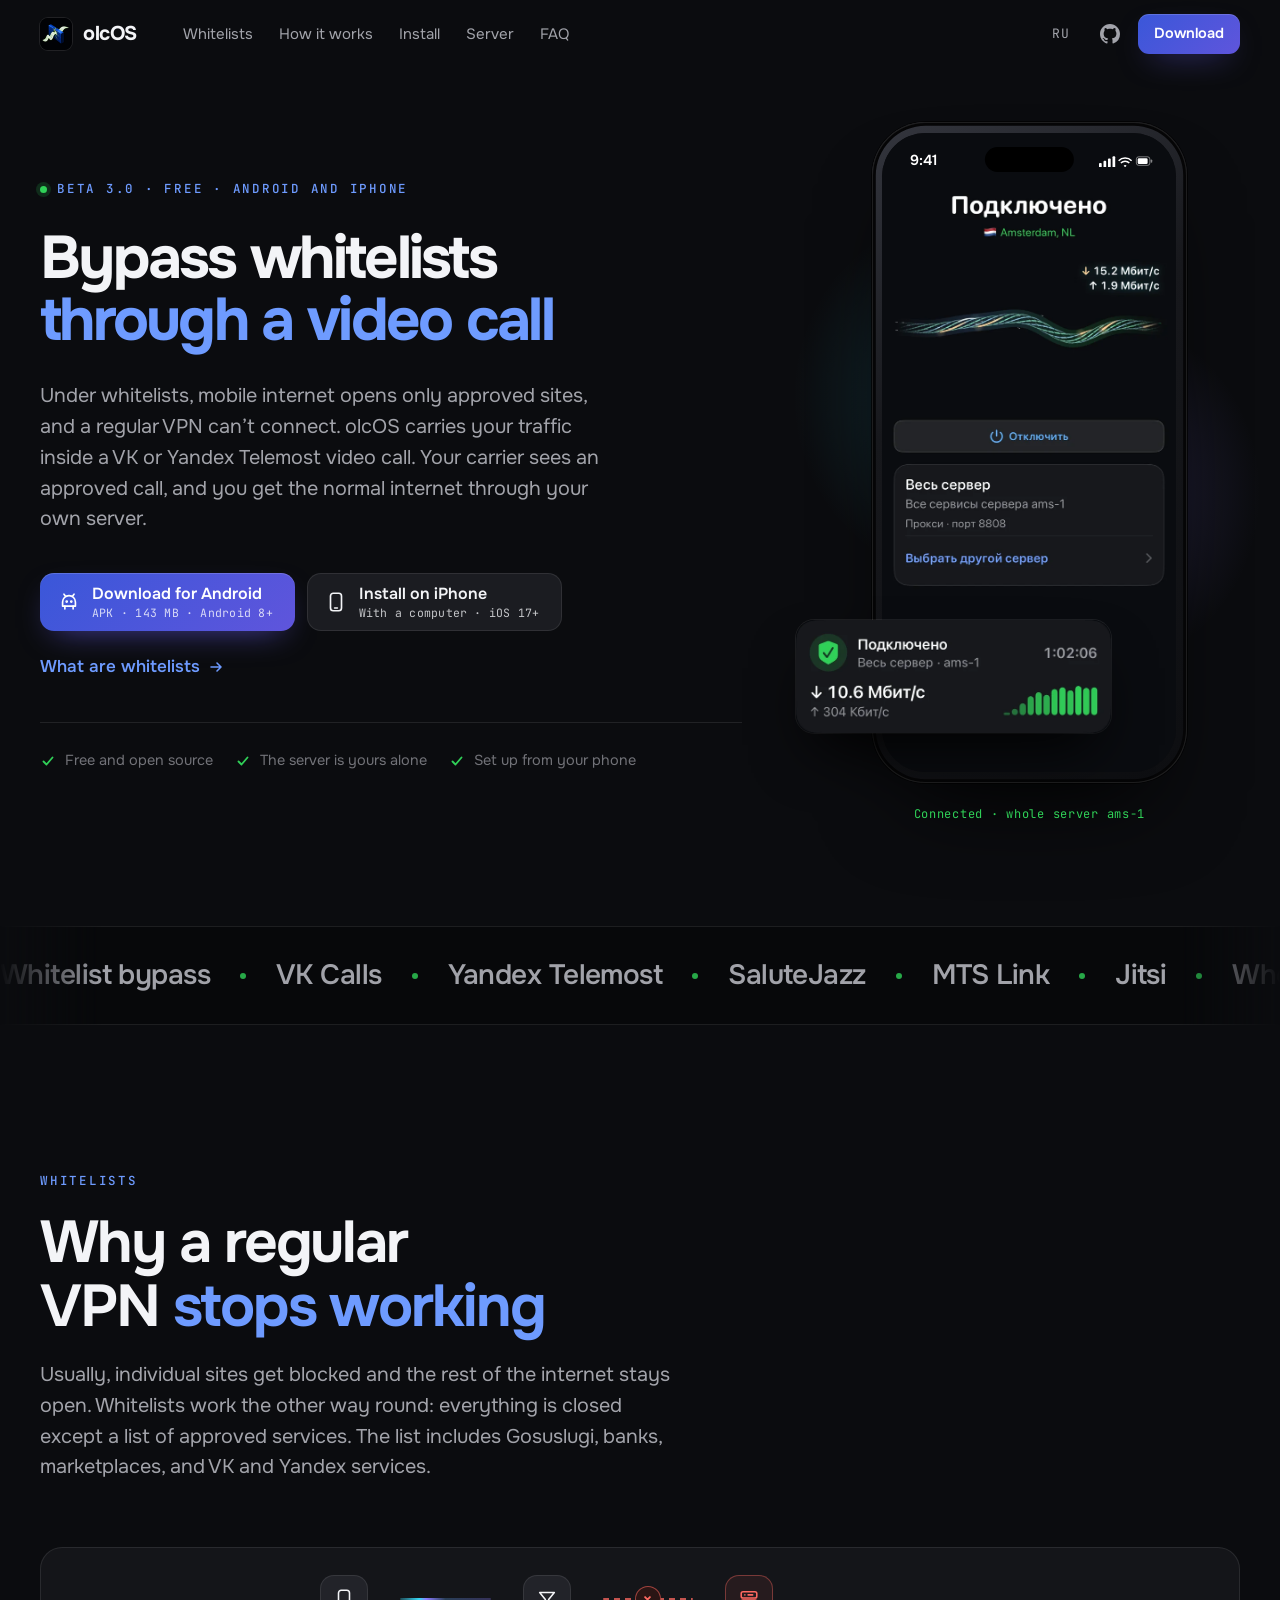
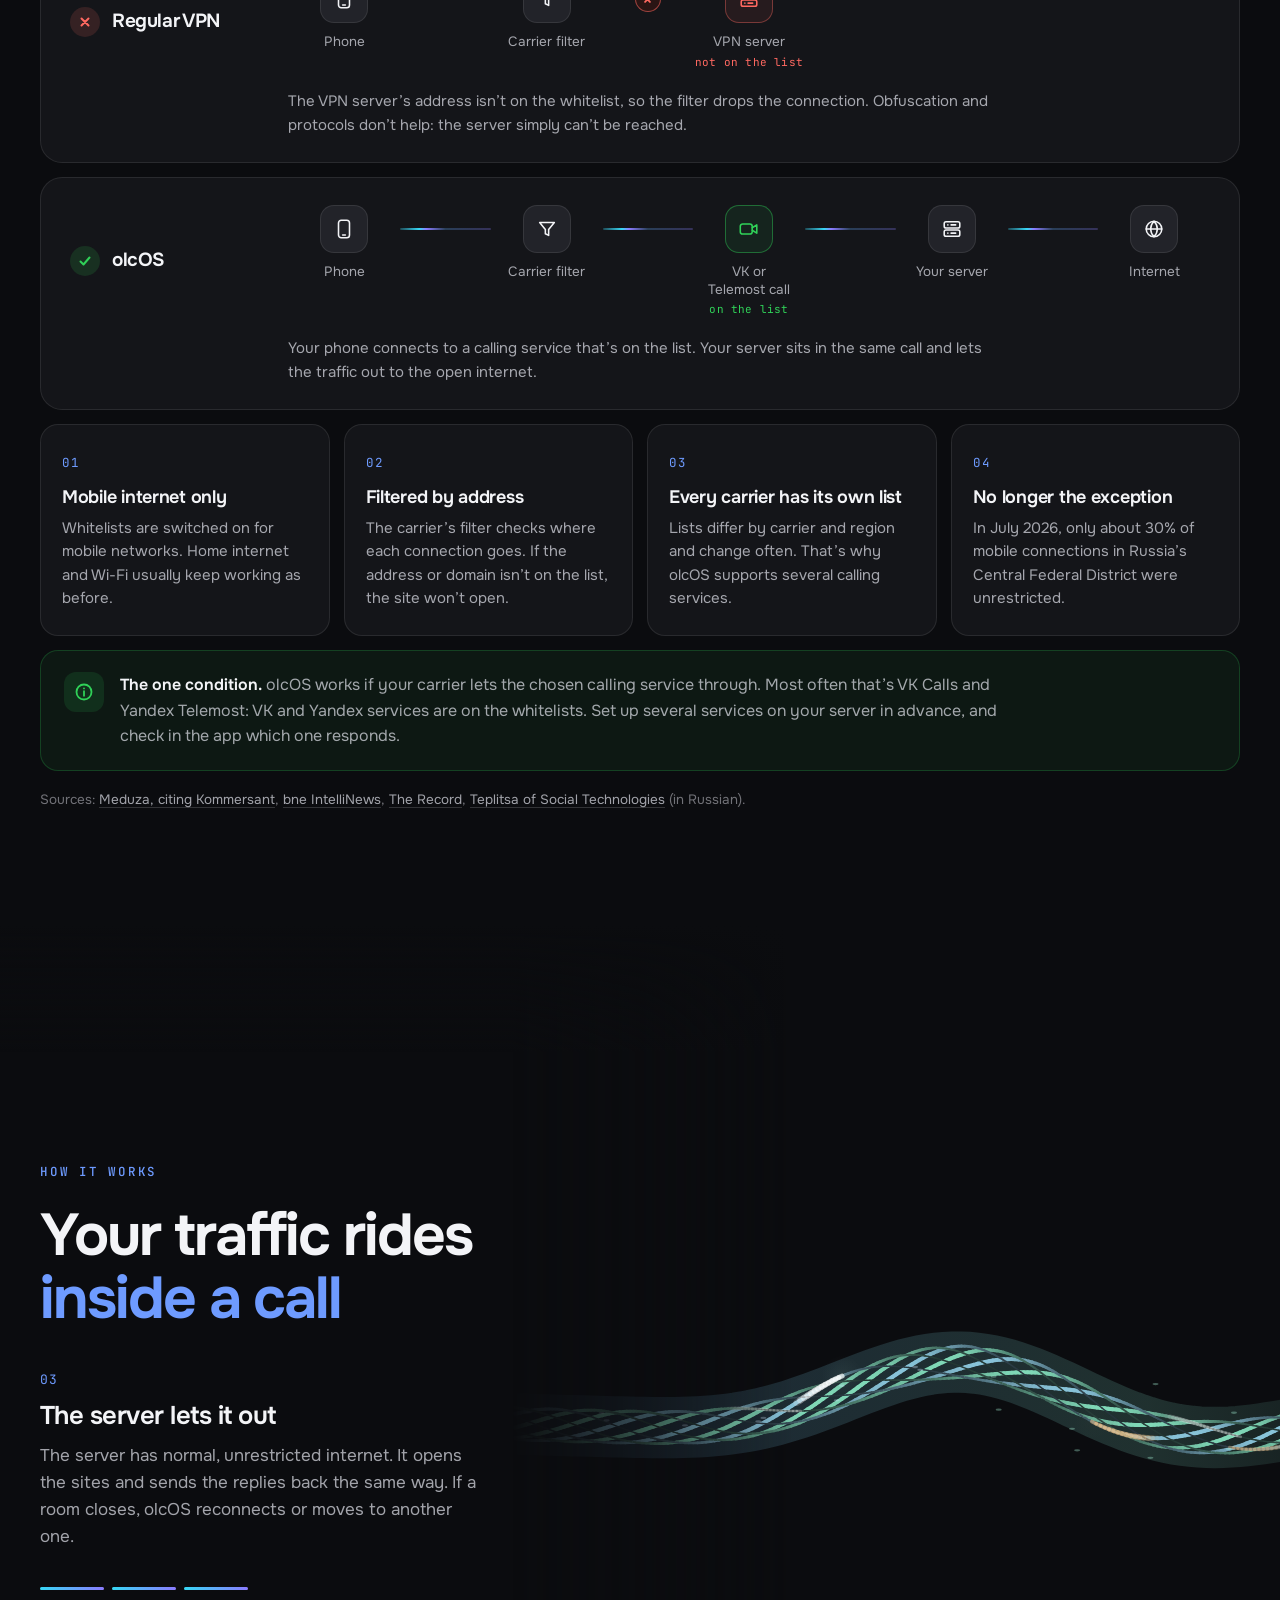
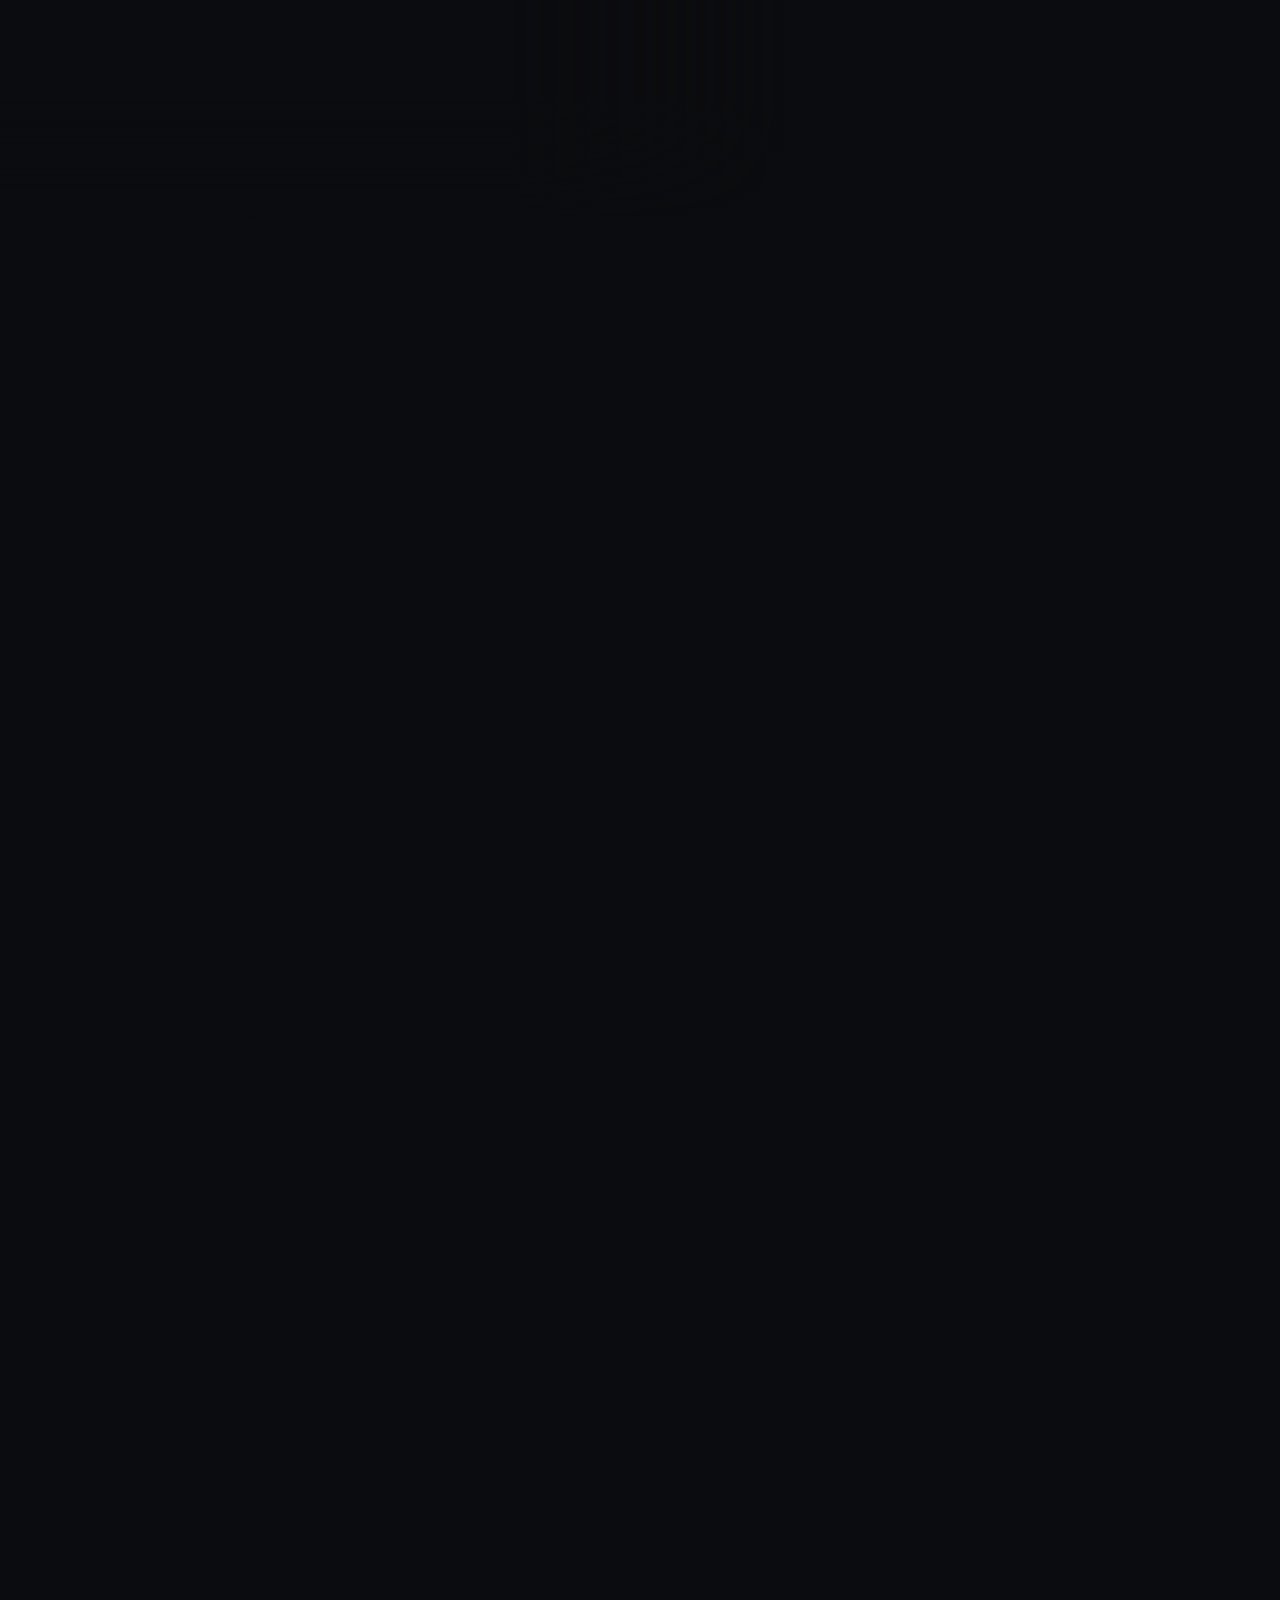
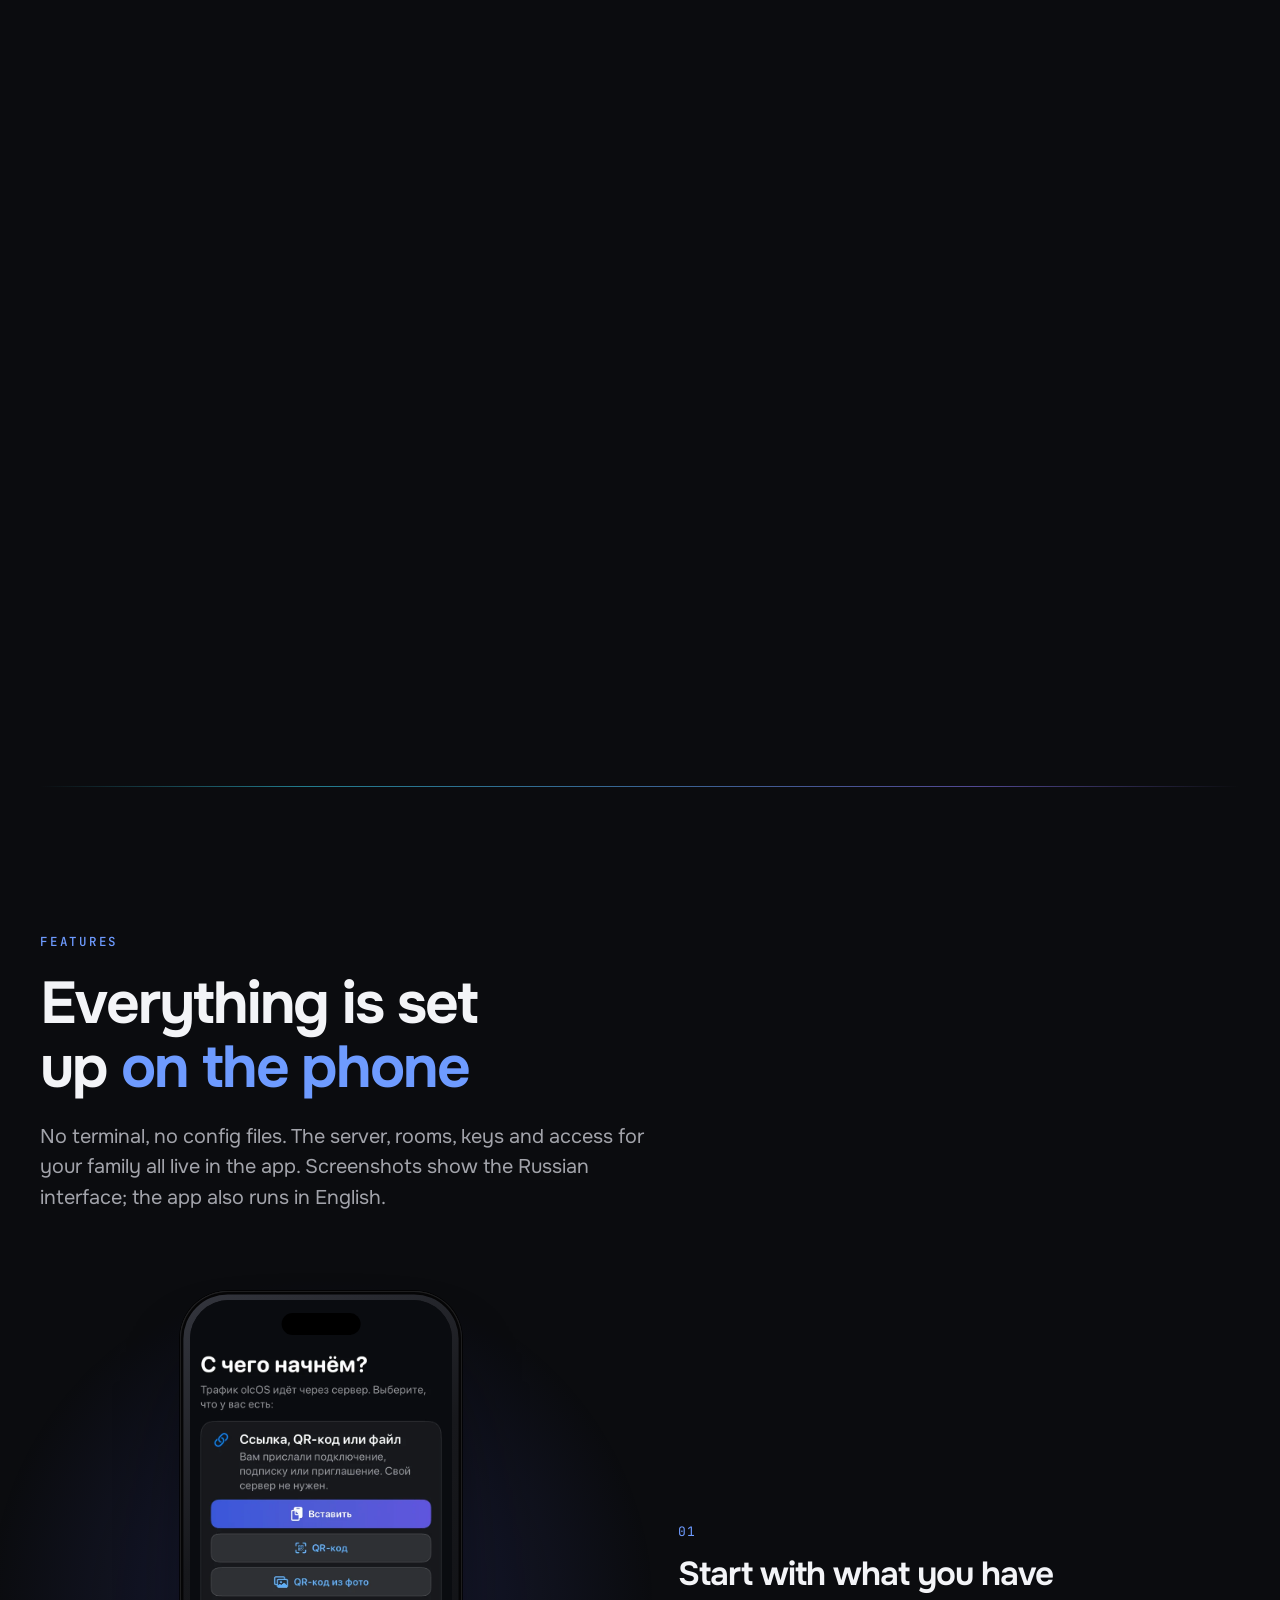
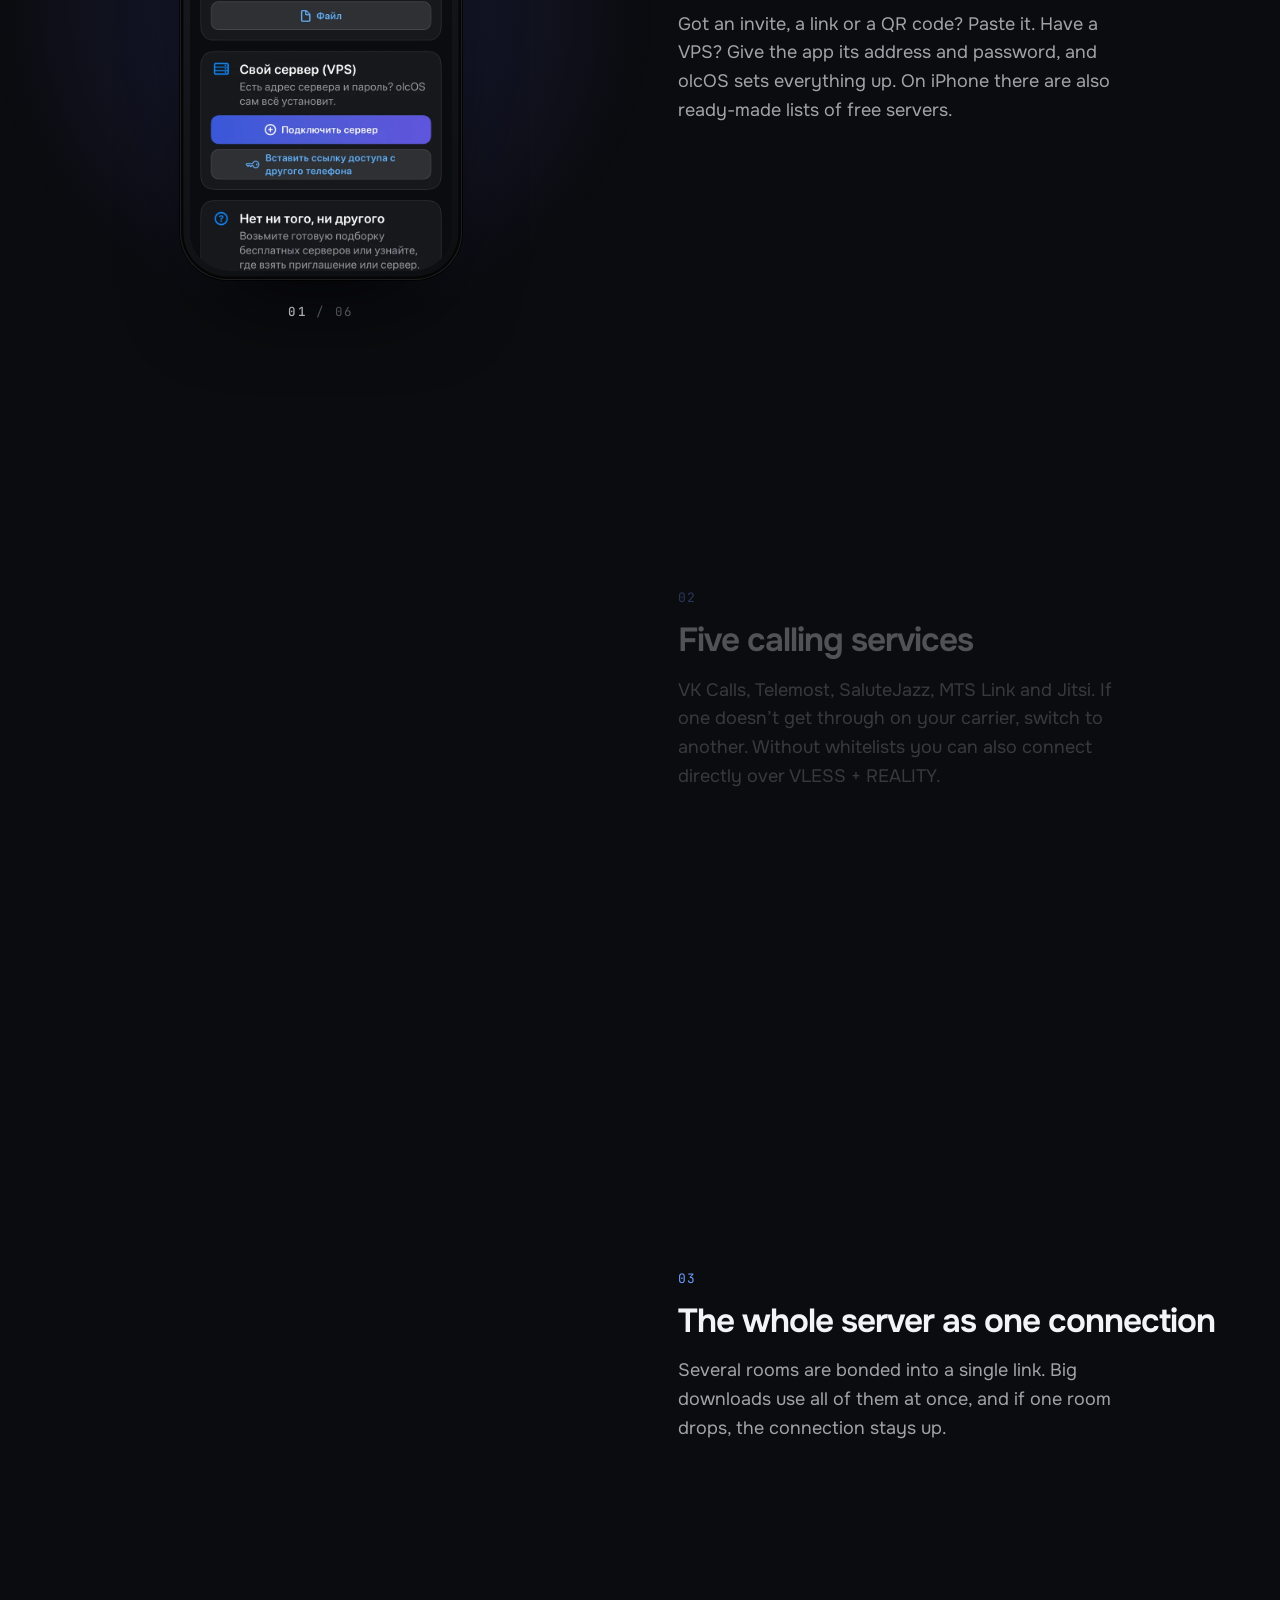
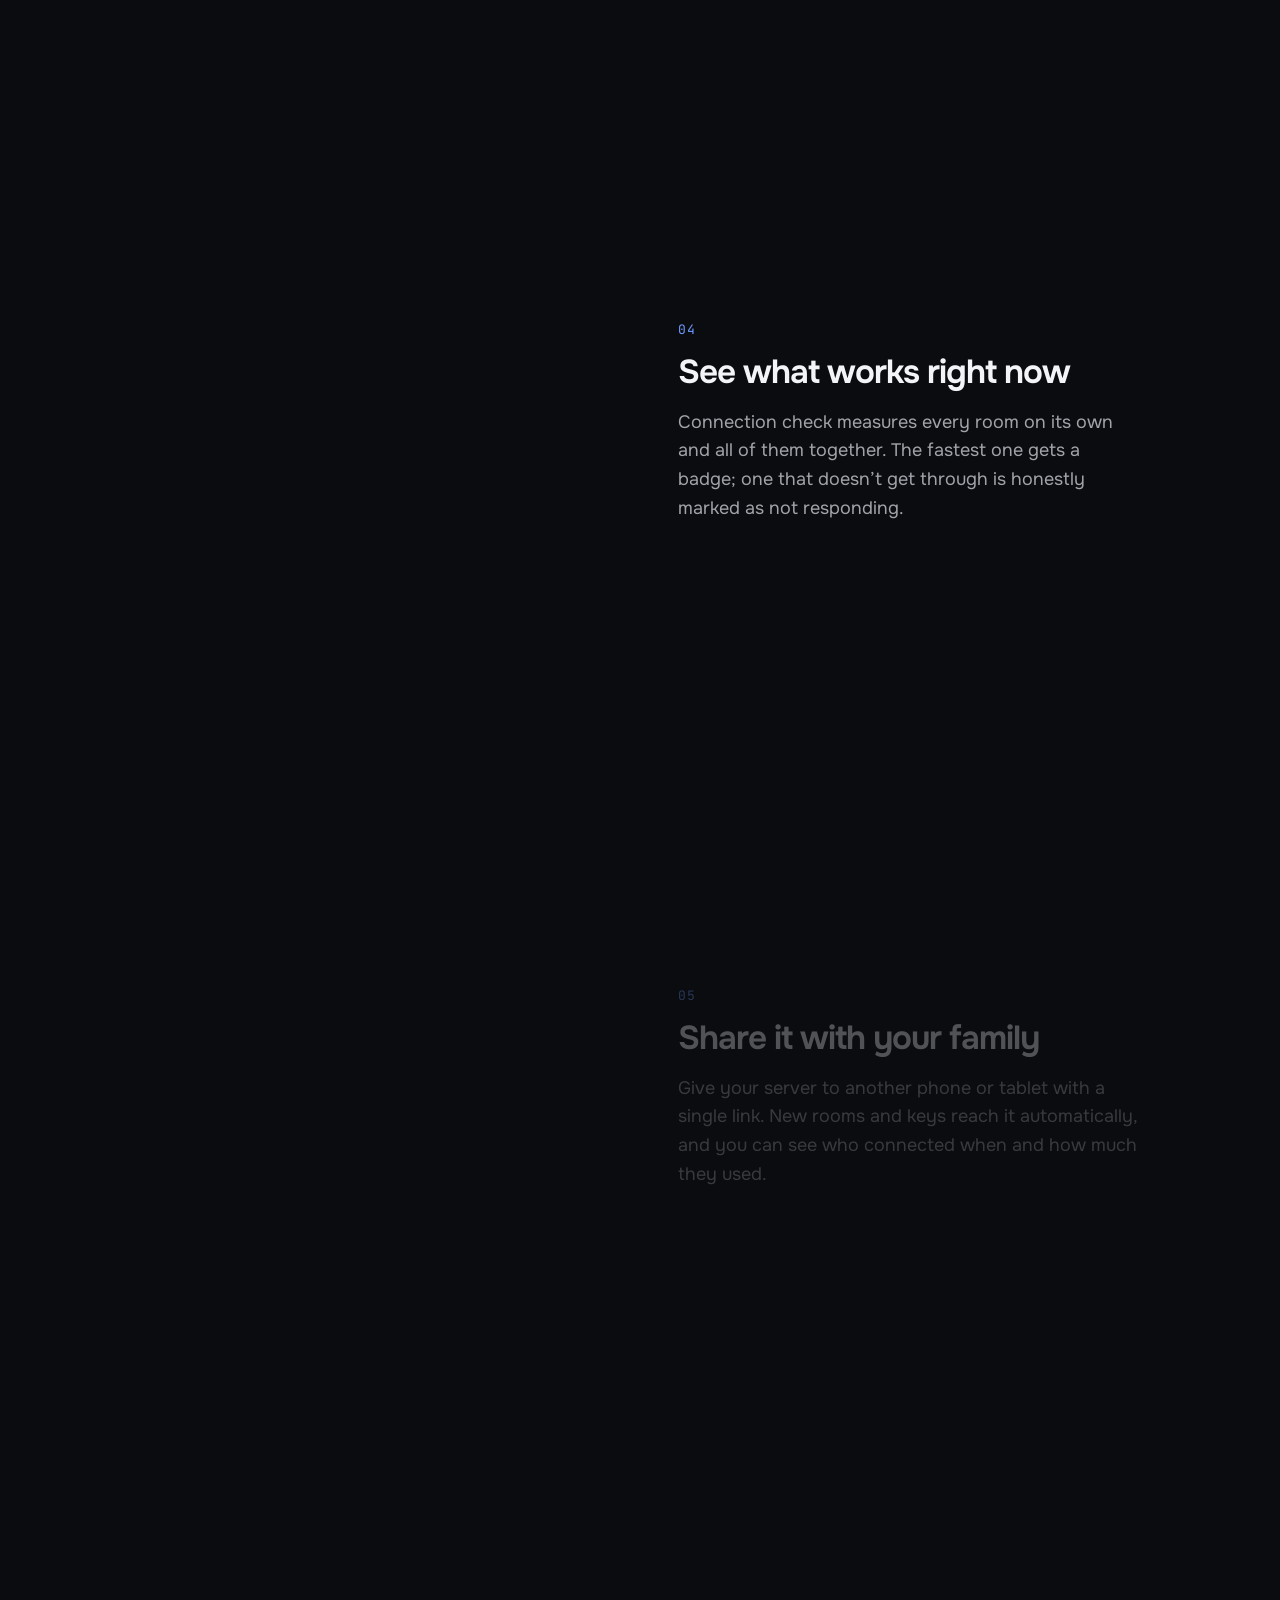
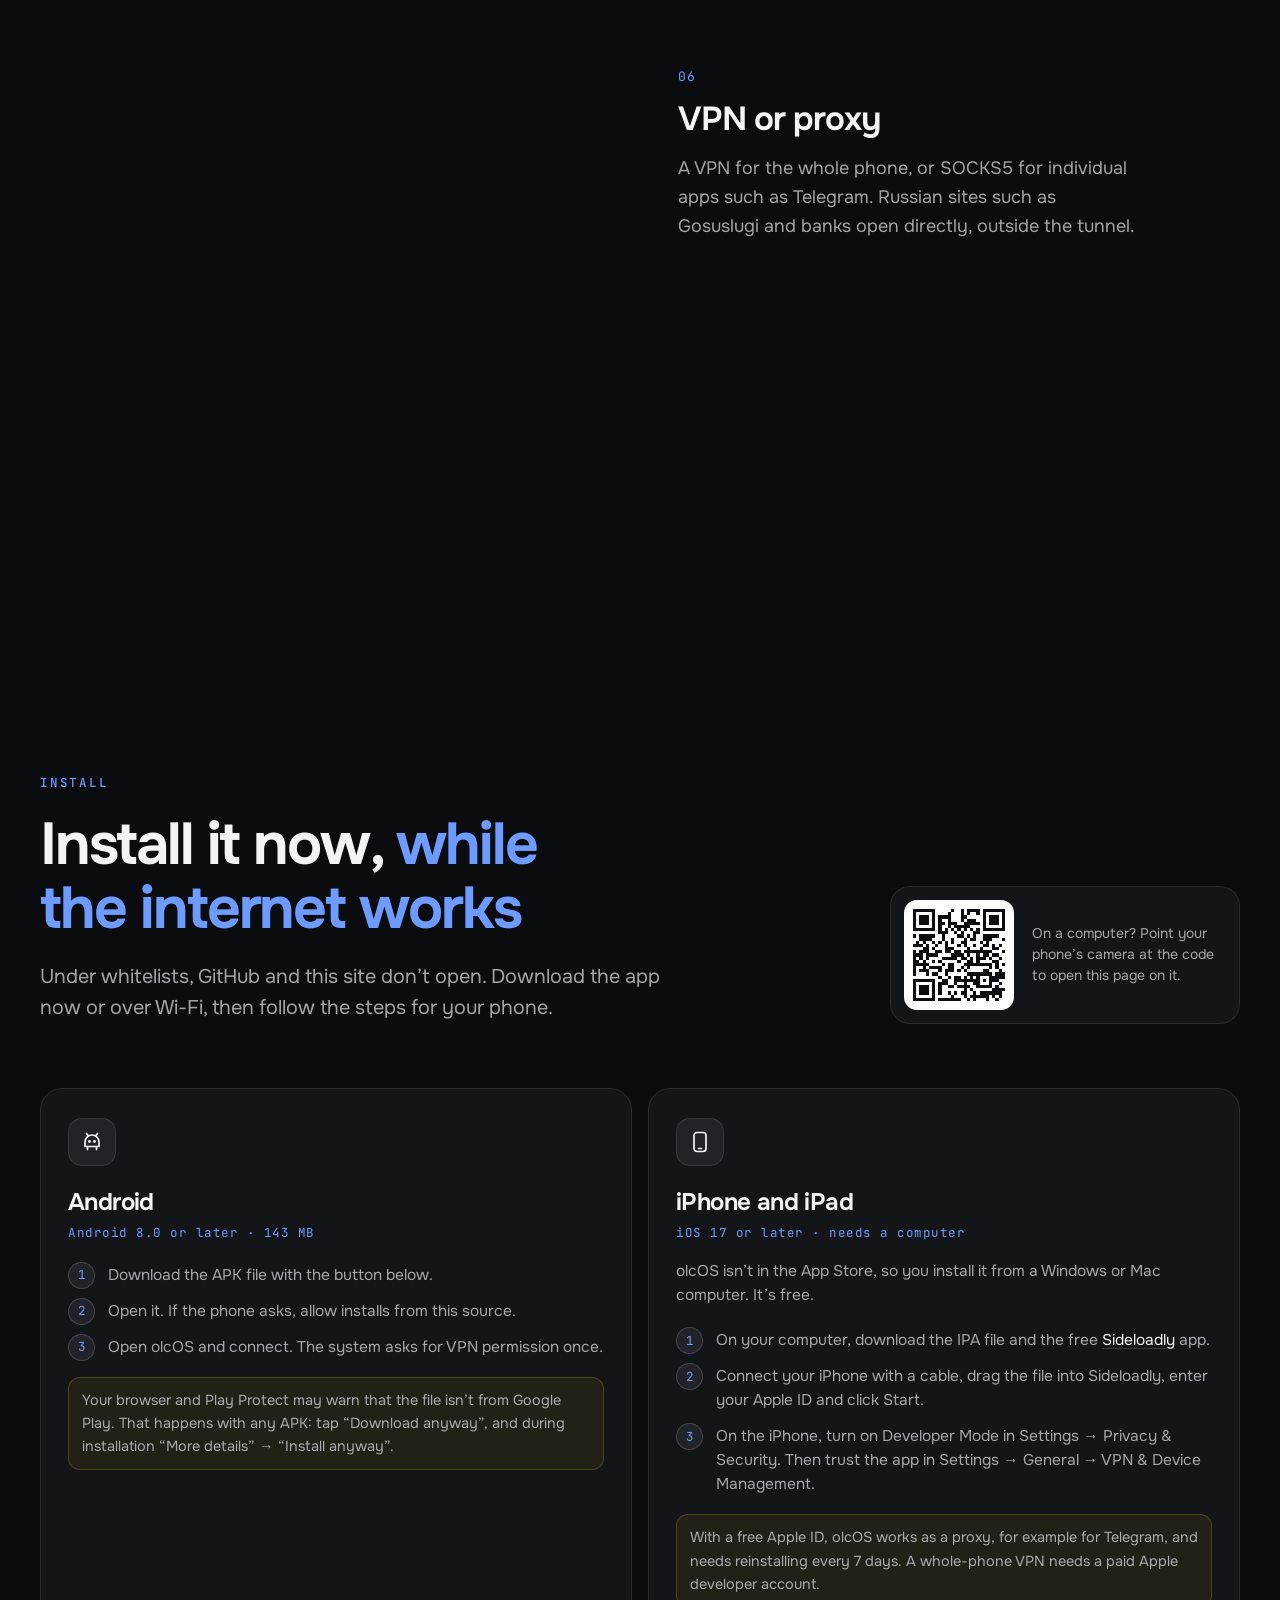
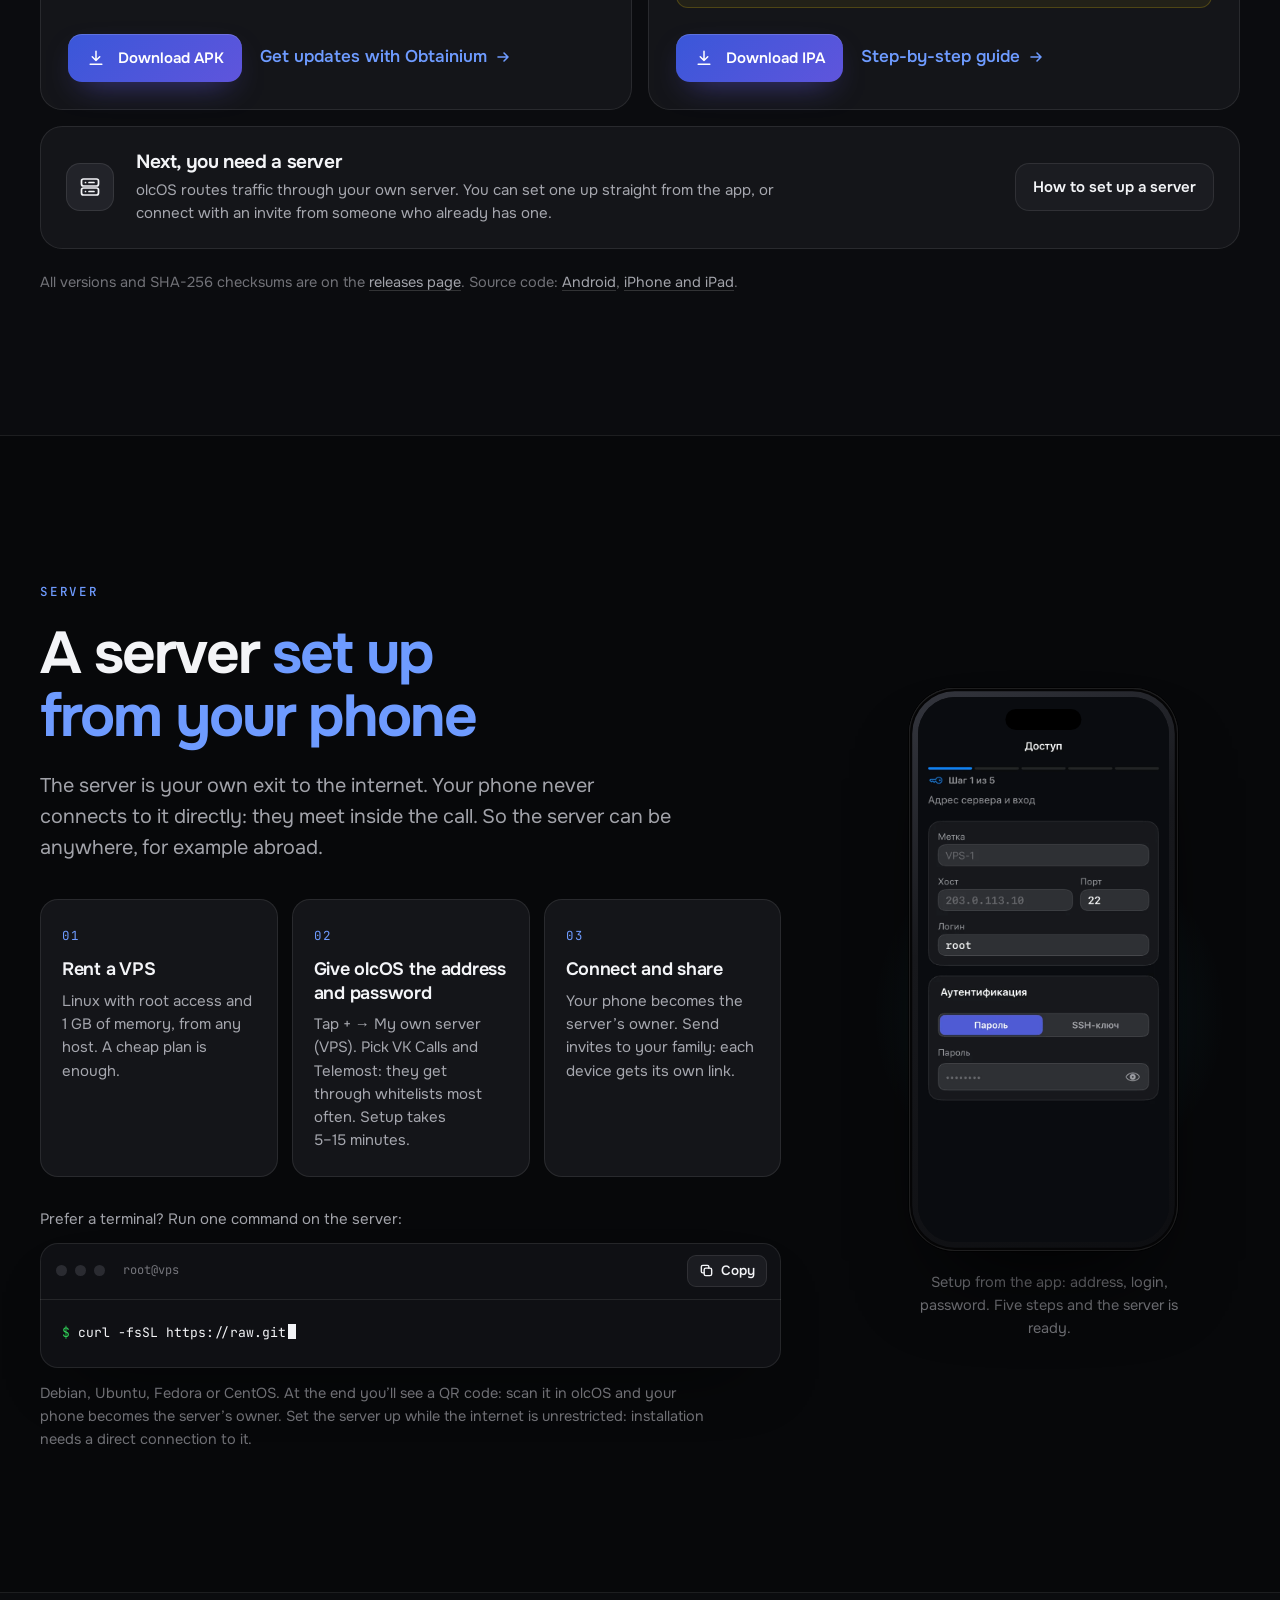
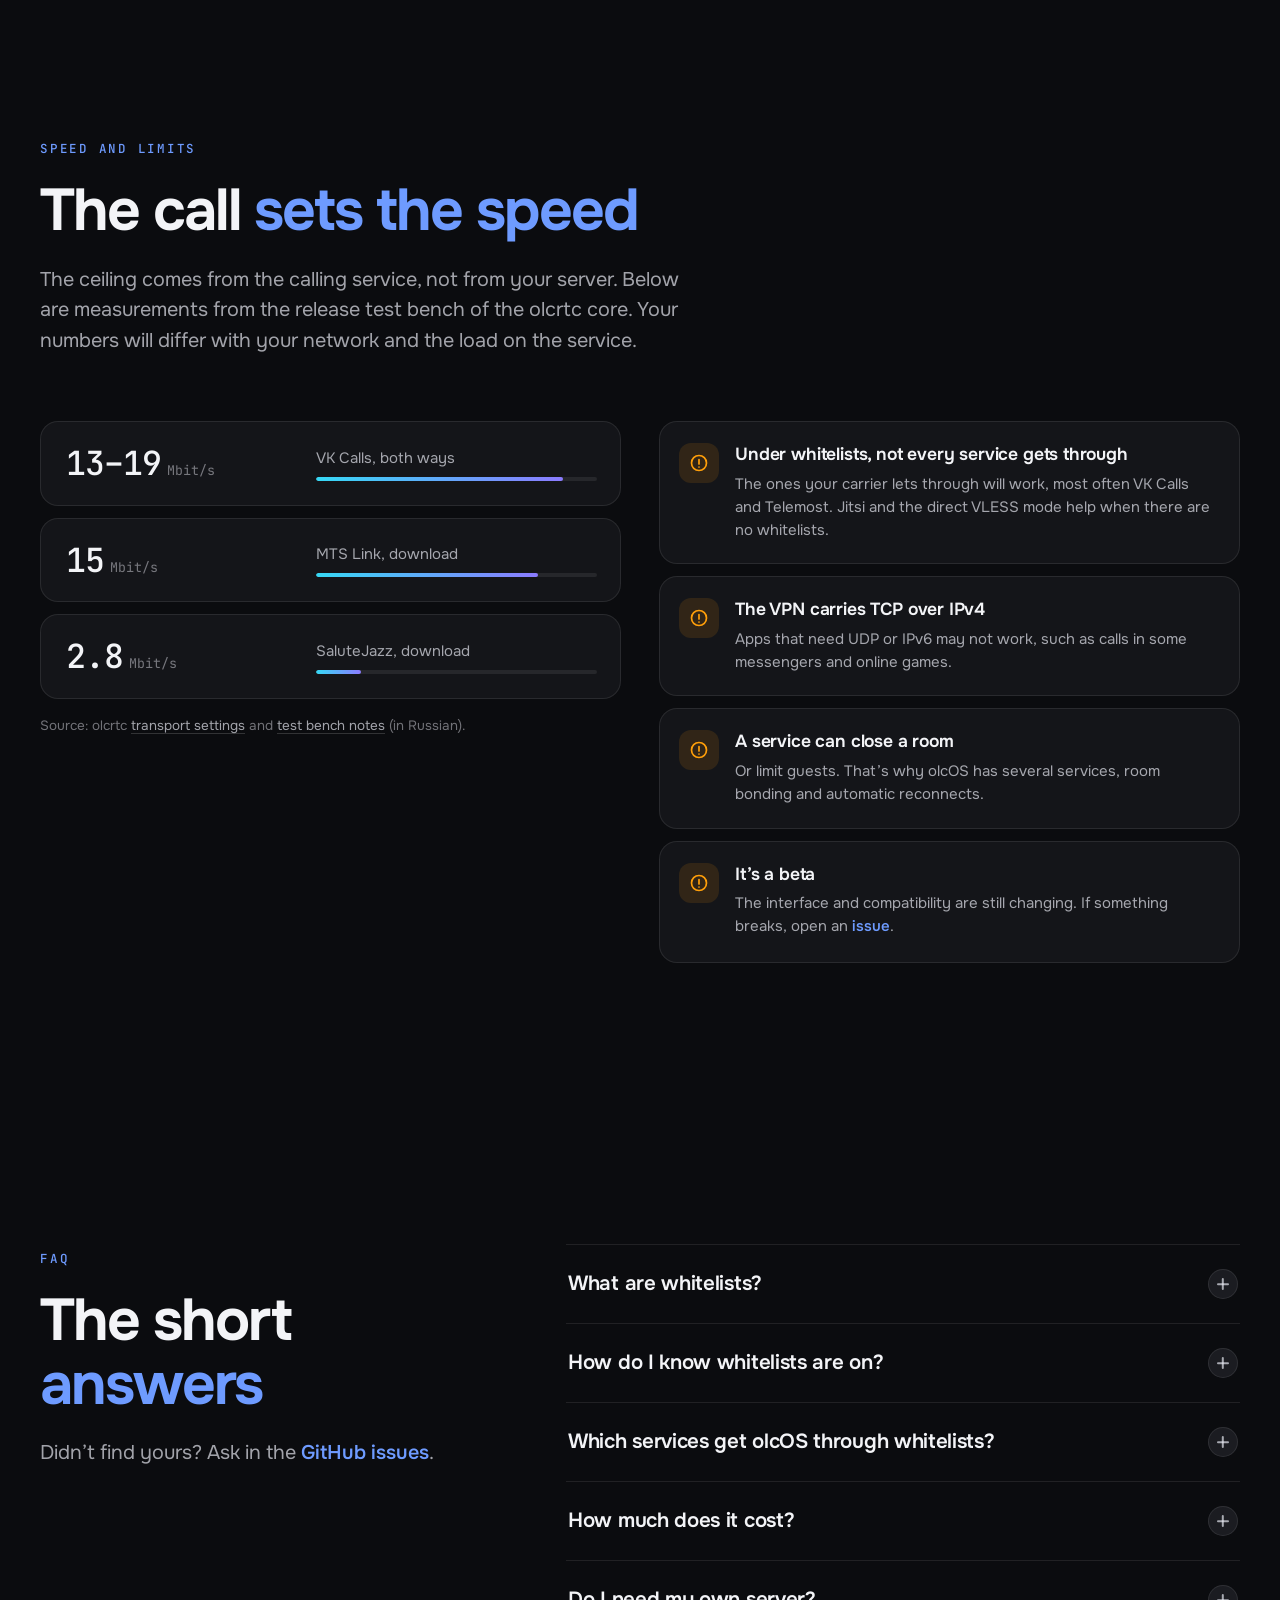
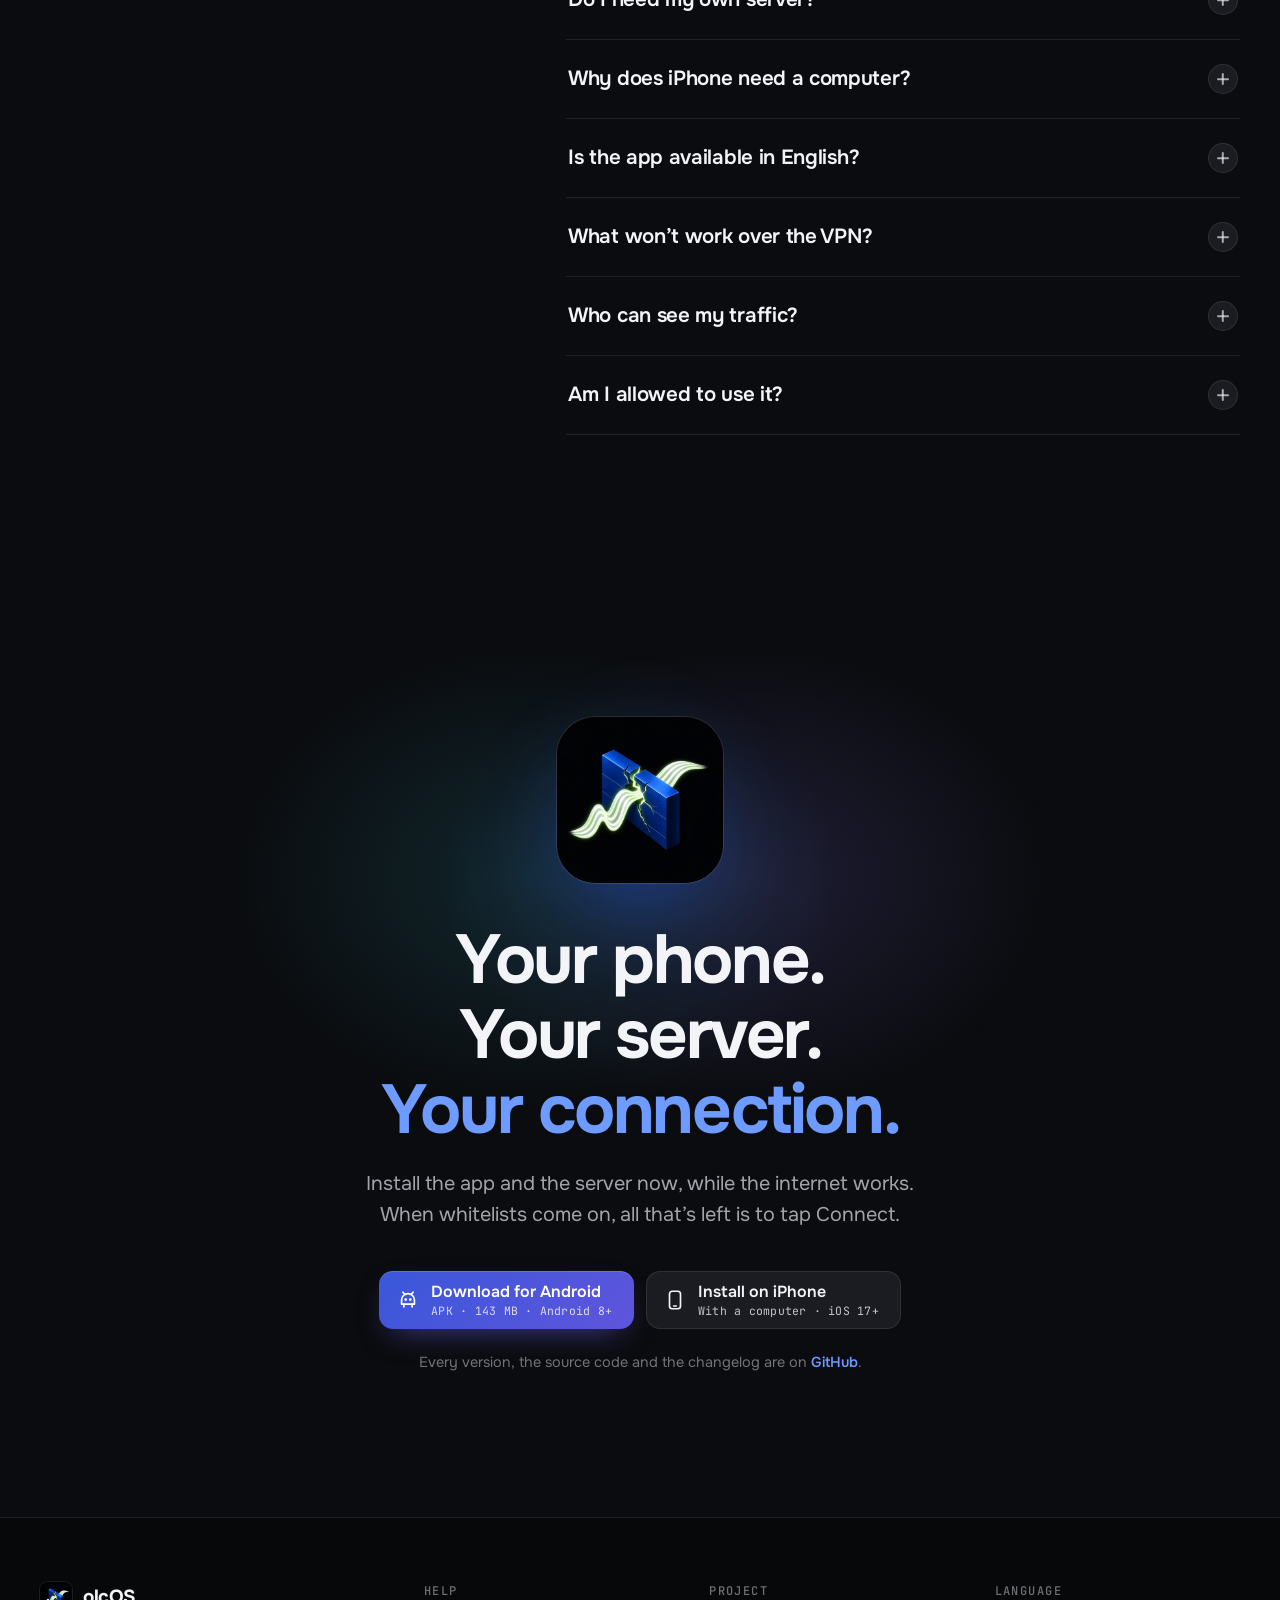
==== commit 7cb1b4c1: "fix: describe a more reliable way to check for whitelists" ====
--- a/en/index.html
+++ b/en/index.html
@@ -503,7 +503,7 @@
         </details>
         <details class="qa">
           <summary>How do I know whitelists are on?<span class="pm" aria-hidden="true"></span></summary>
-          <div class="ans"><p>Turn off your VPN and open any foreign website. If it doesn’t load while Gosuslugi and Yandex do, whitelists are on. If nothing loads at all, mobile internet has been shut down completely, and no app will help.</p></div>
+          <div class="ans"><p>Turn off your VPN and open a site that normally works without one, such as google.com. If it doesn’t load while Gosuslugi and Yandex do, whitelists are on. If nothing loads at all, mobile internet has been shut down completely, and no app will help.</p></div>
         </details>
         <details class="qa">
           <summary>Which services get olcOS through whitelists?<span class="pm" aria-hidden="true"></span></summary>
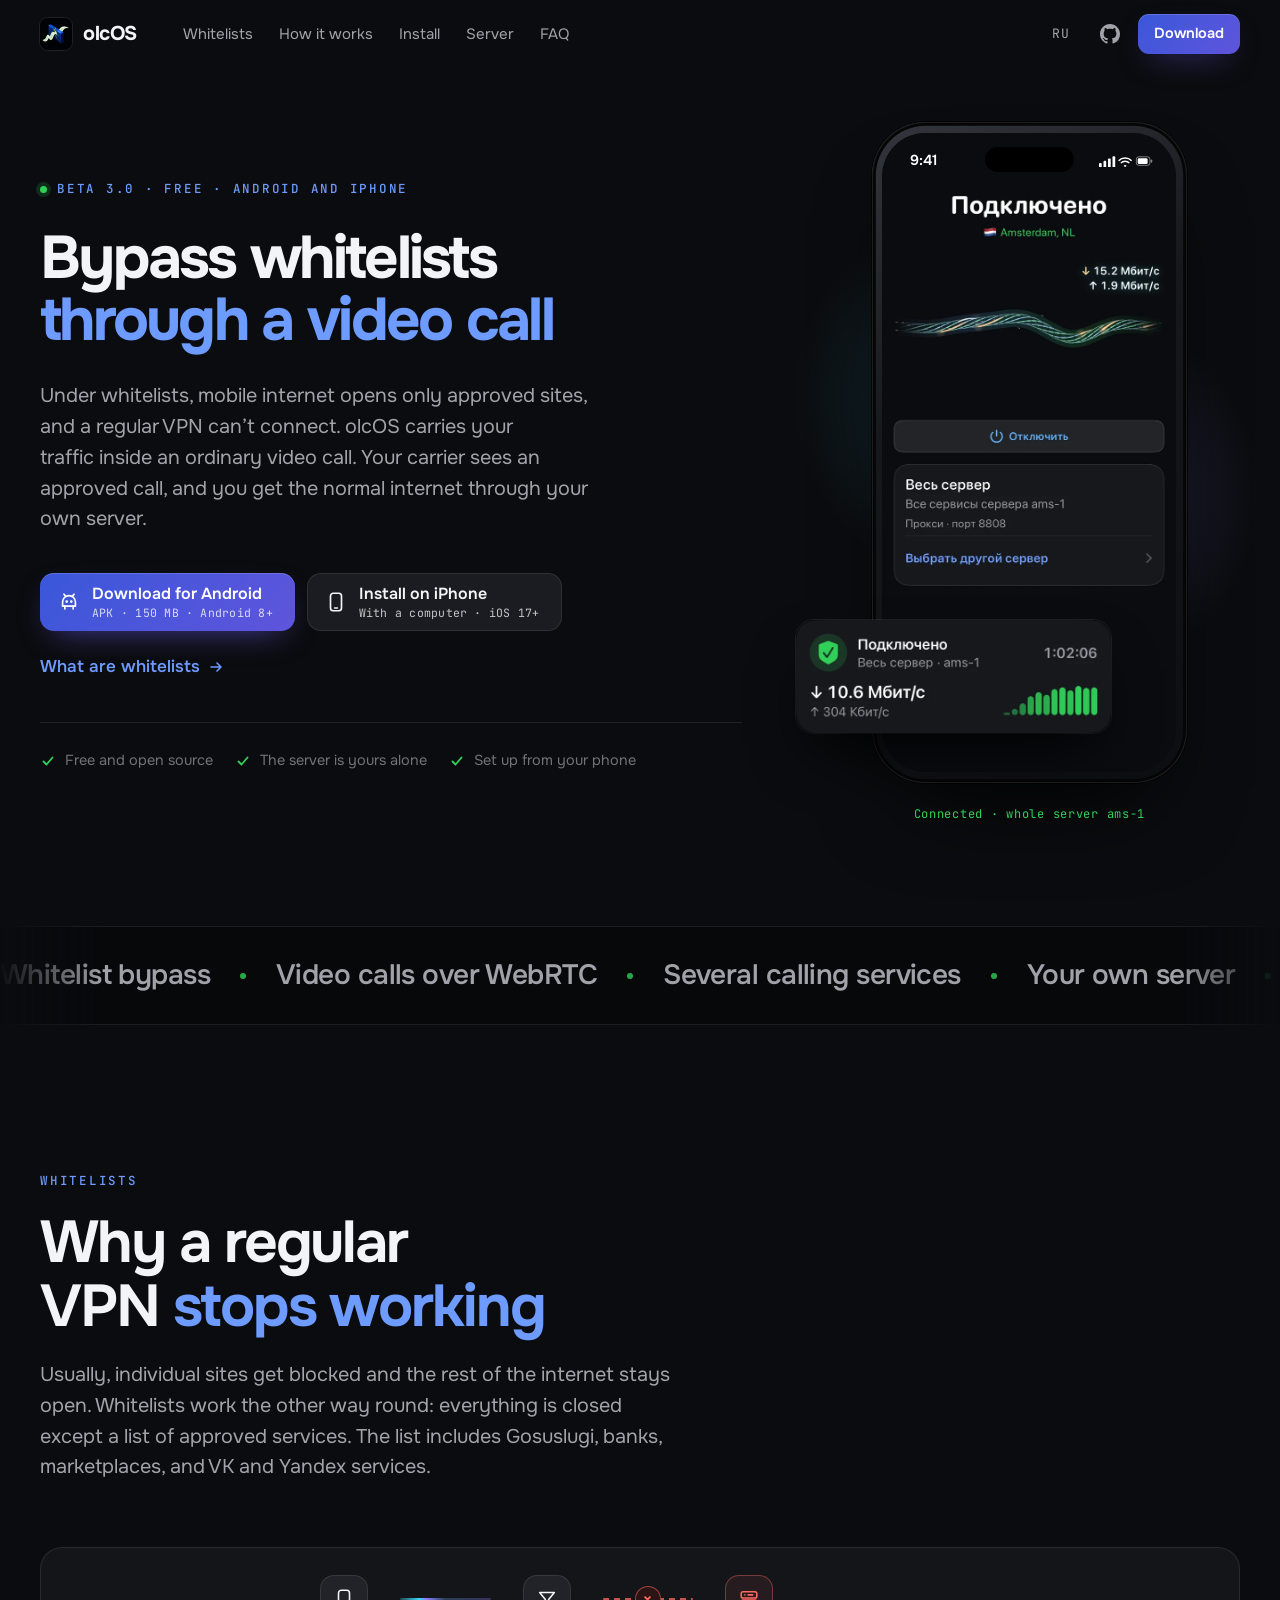
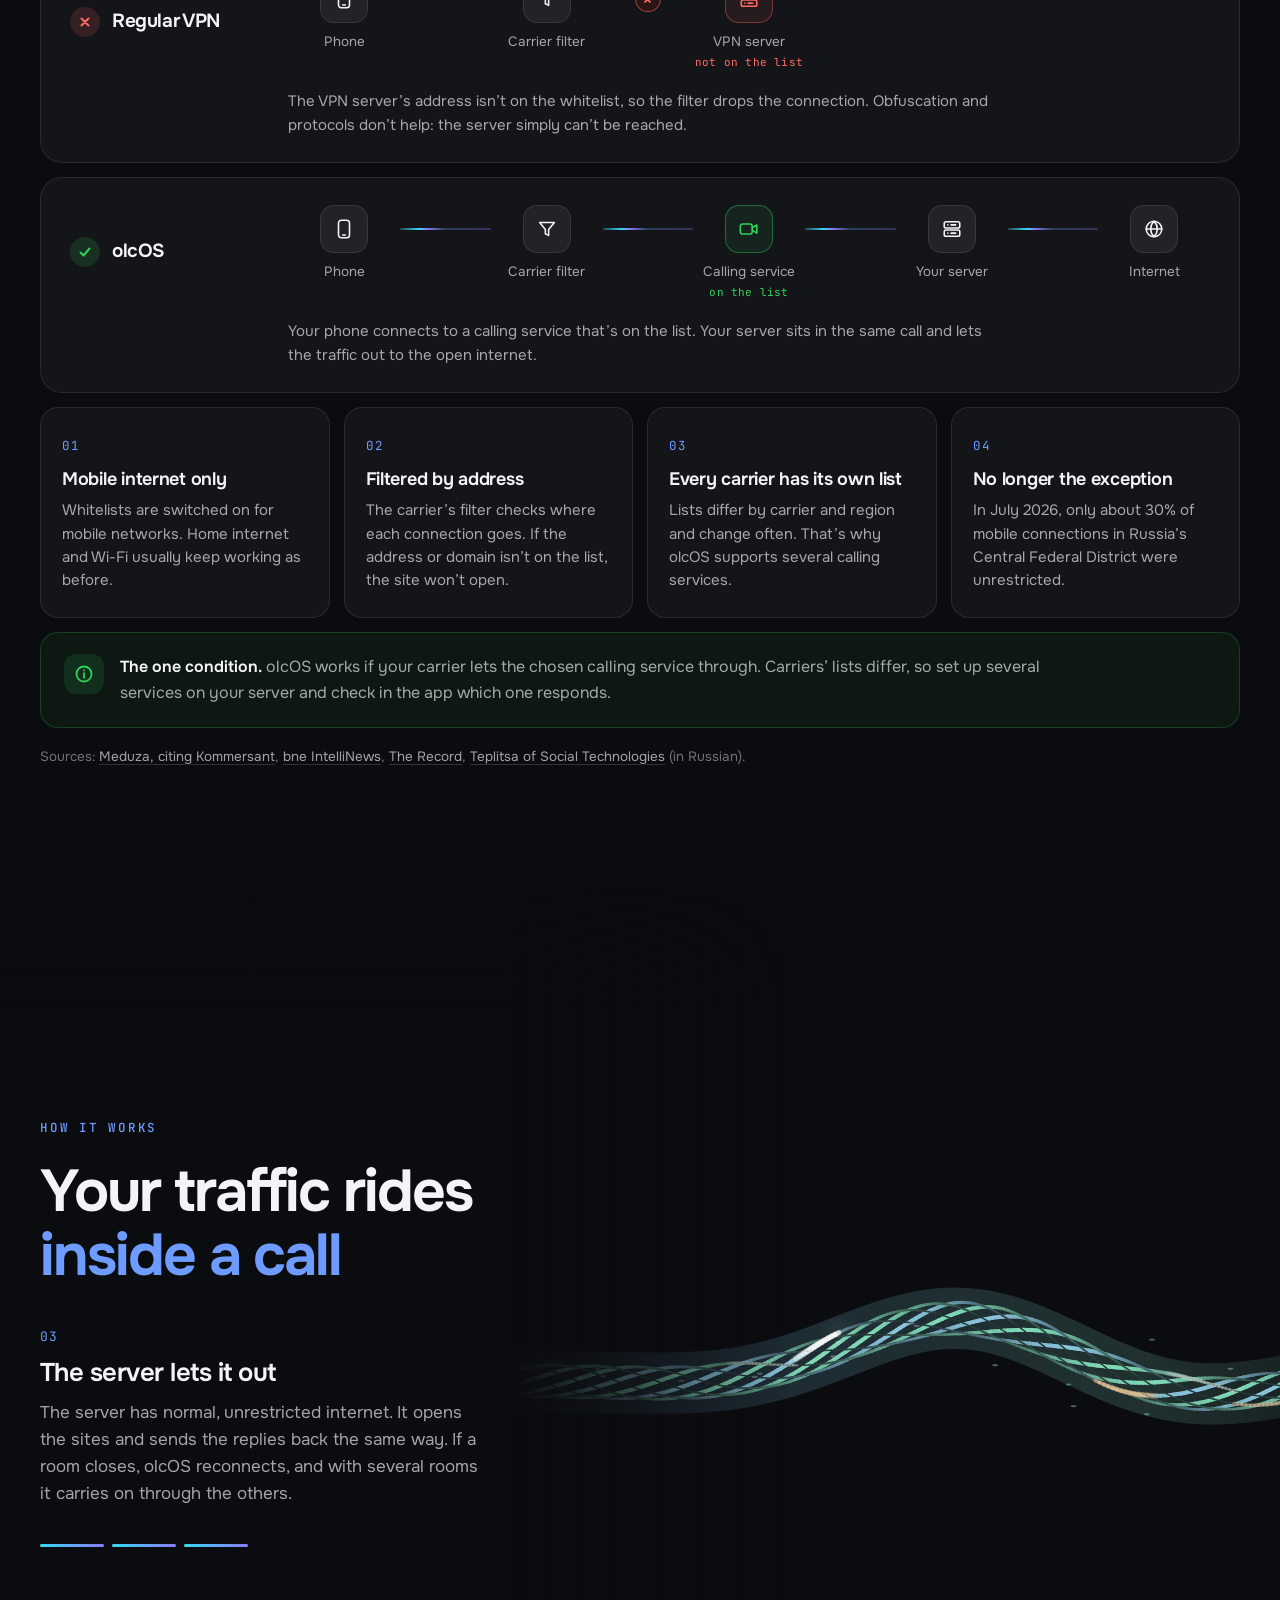
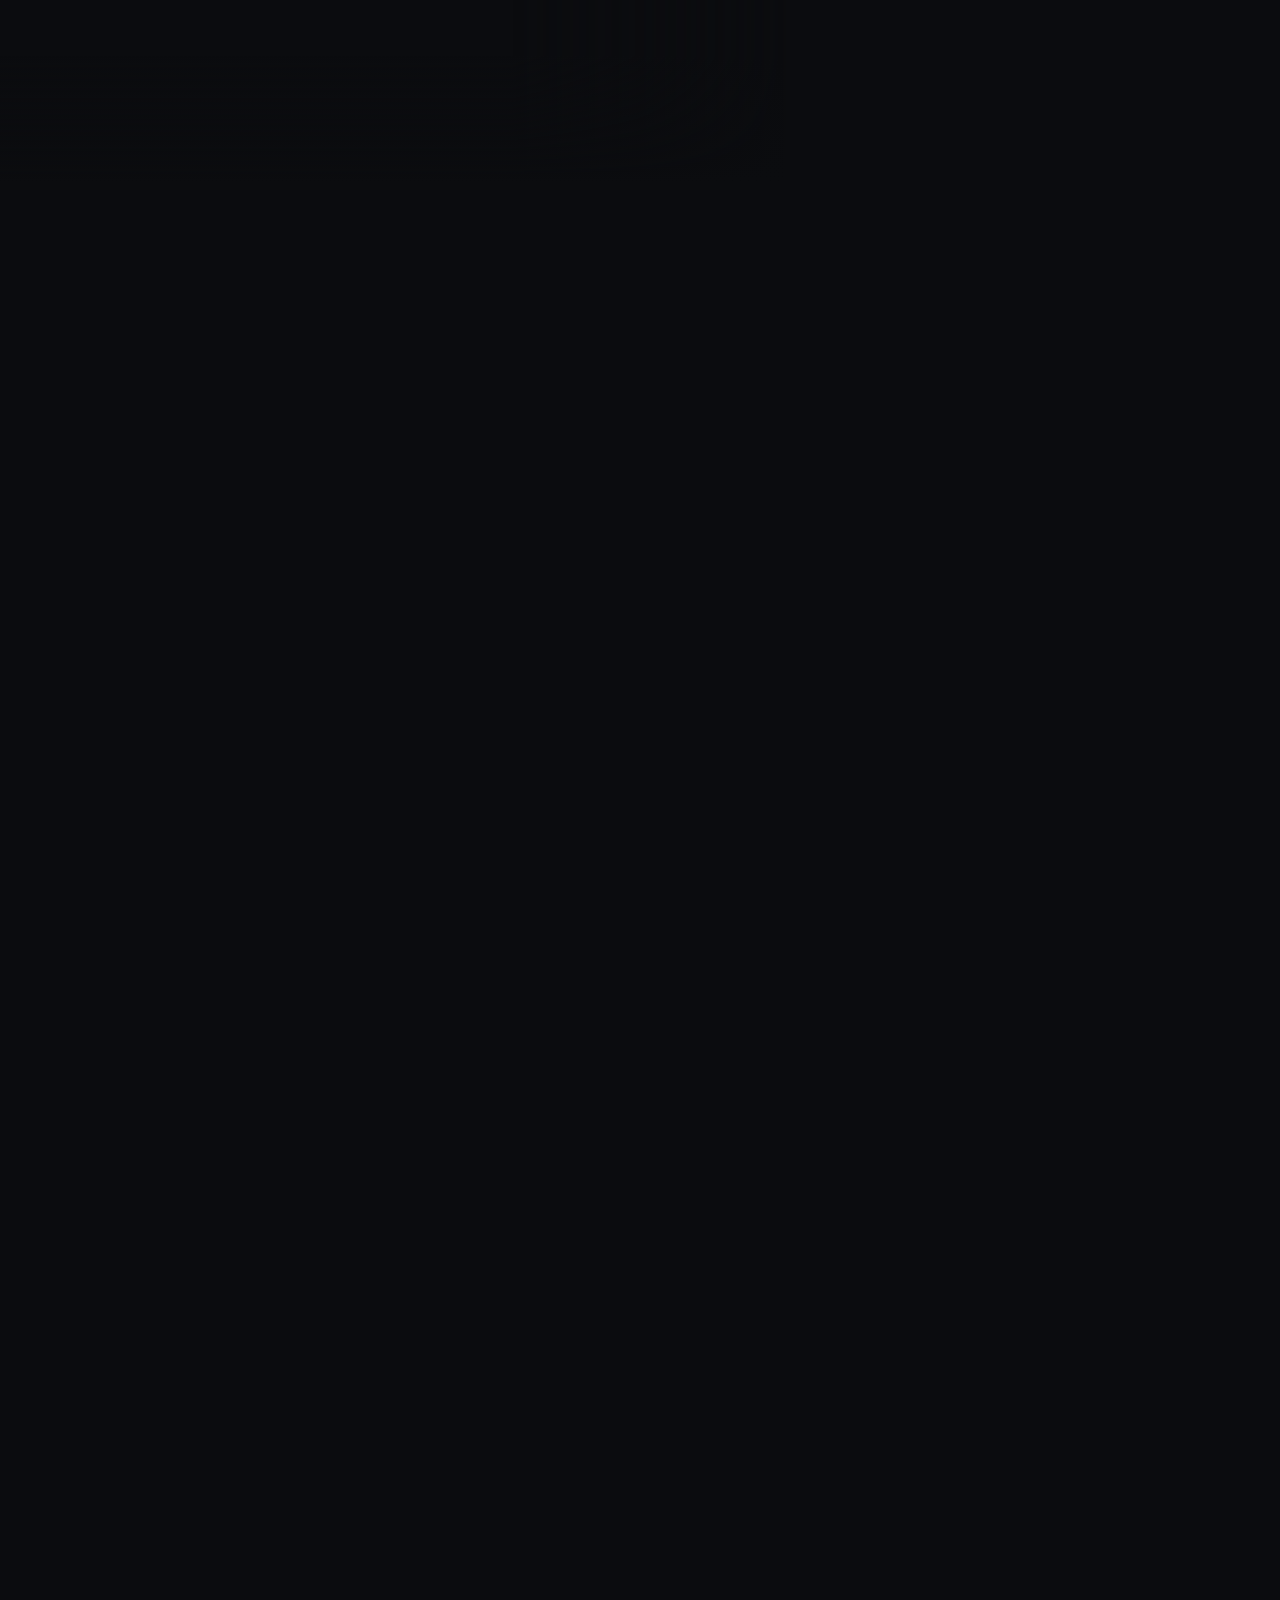
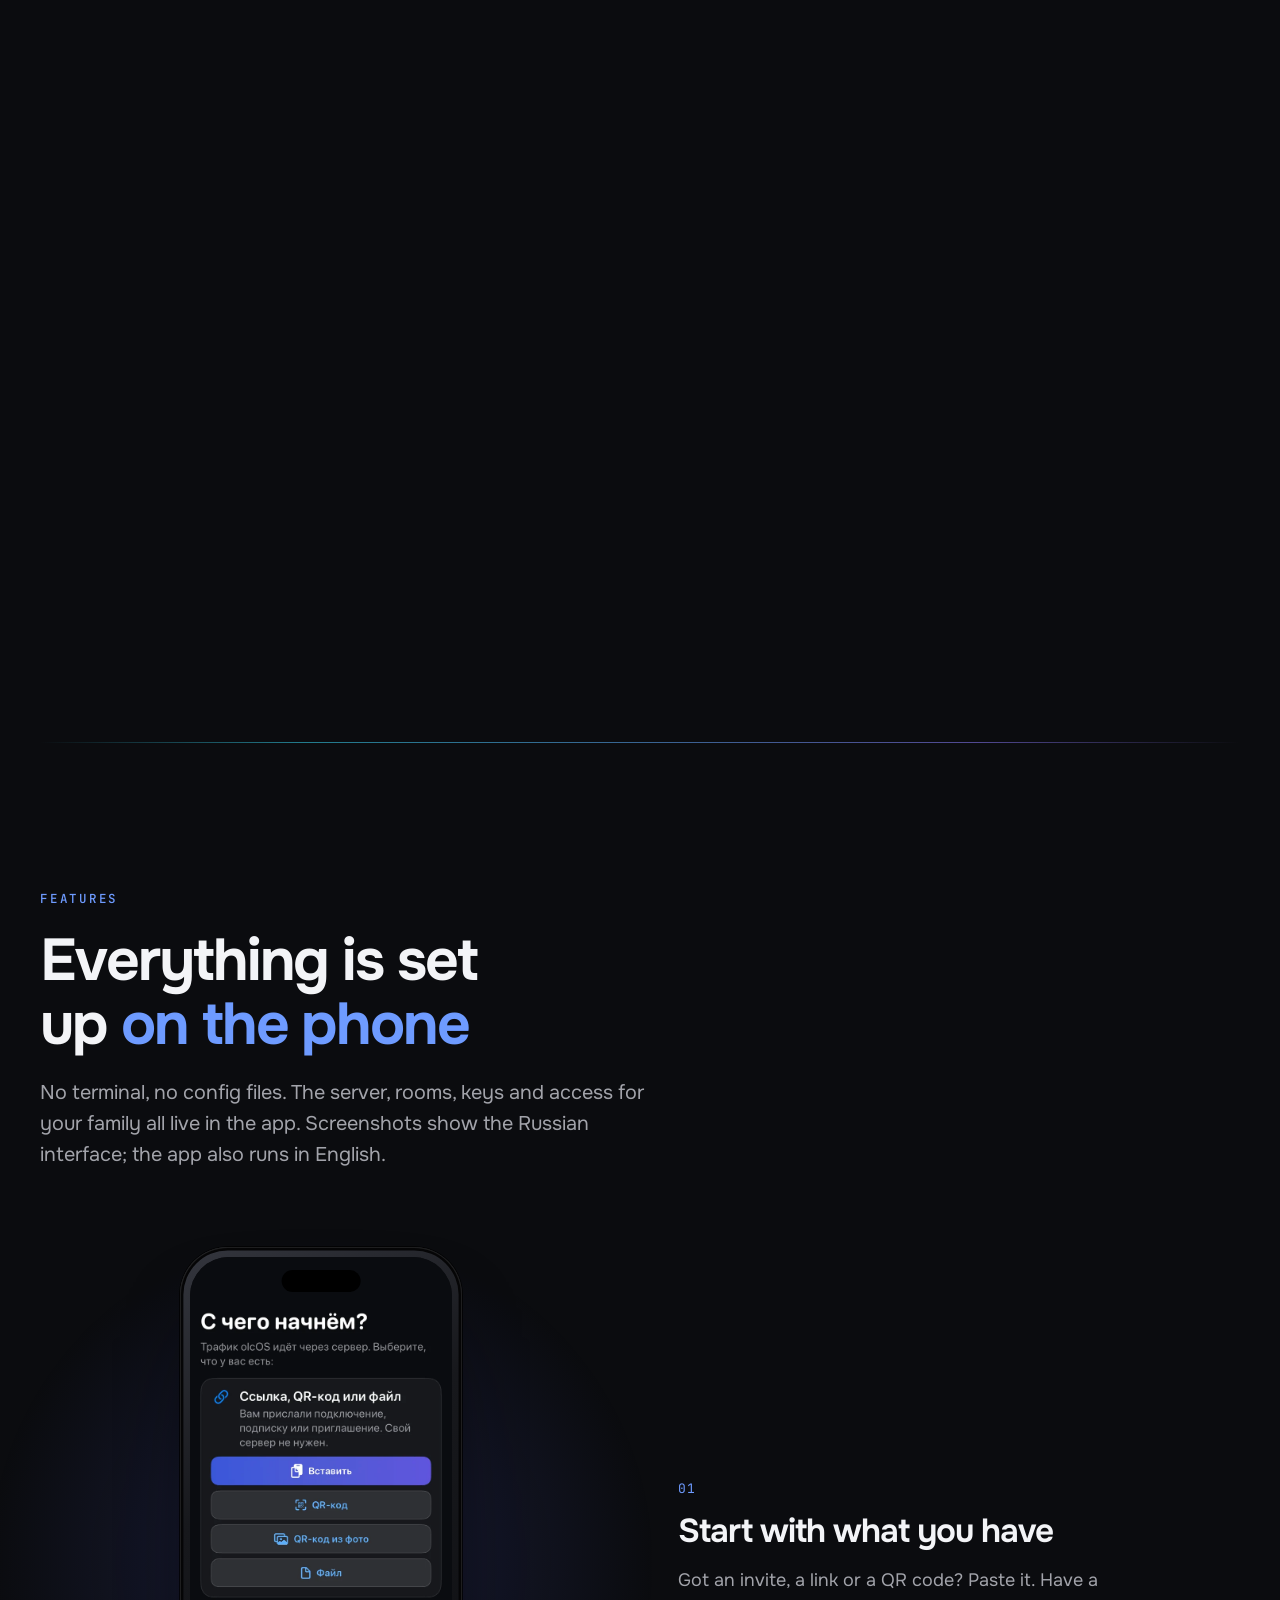
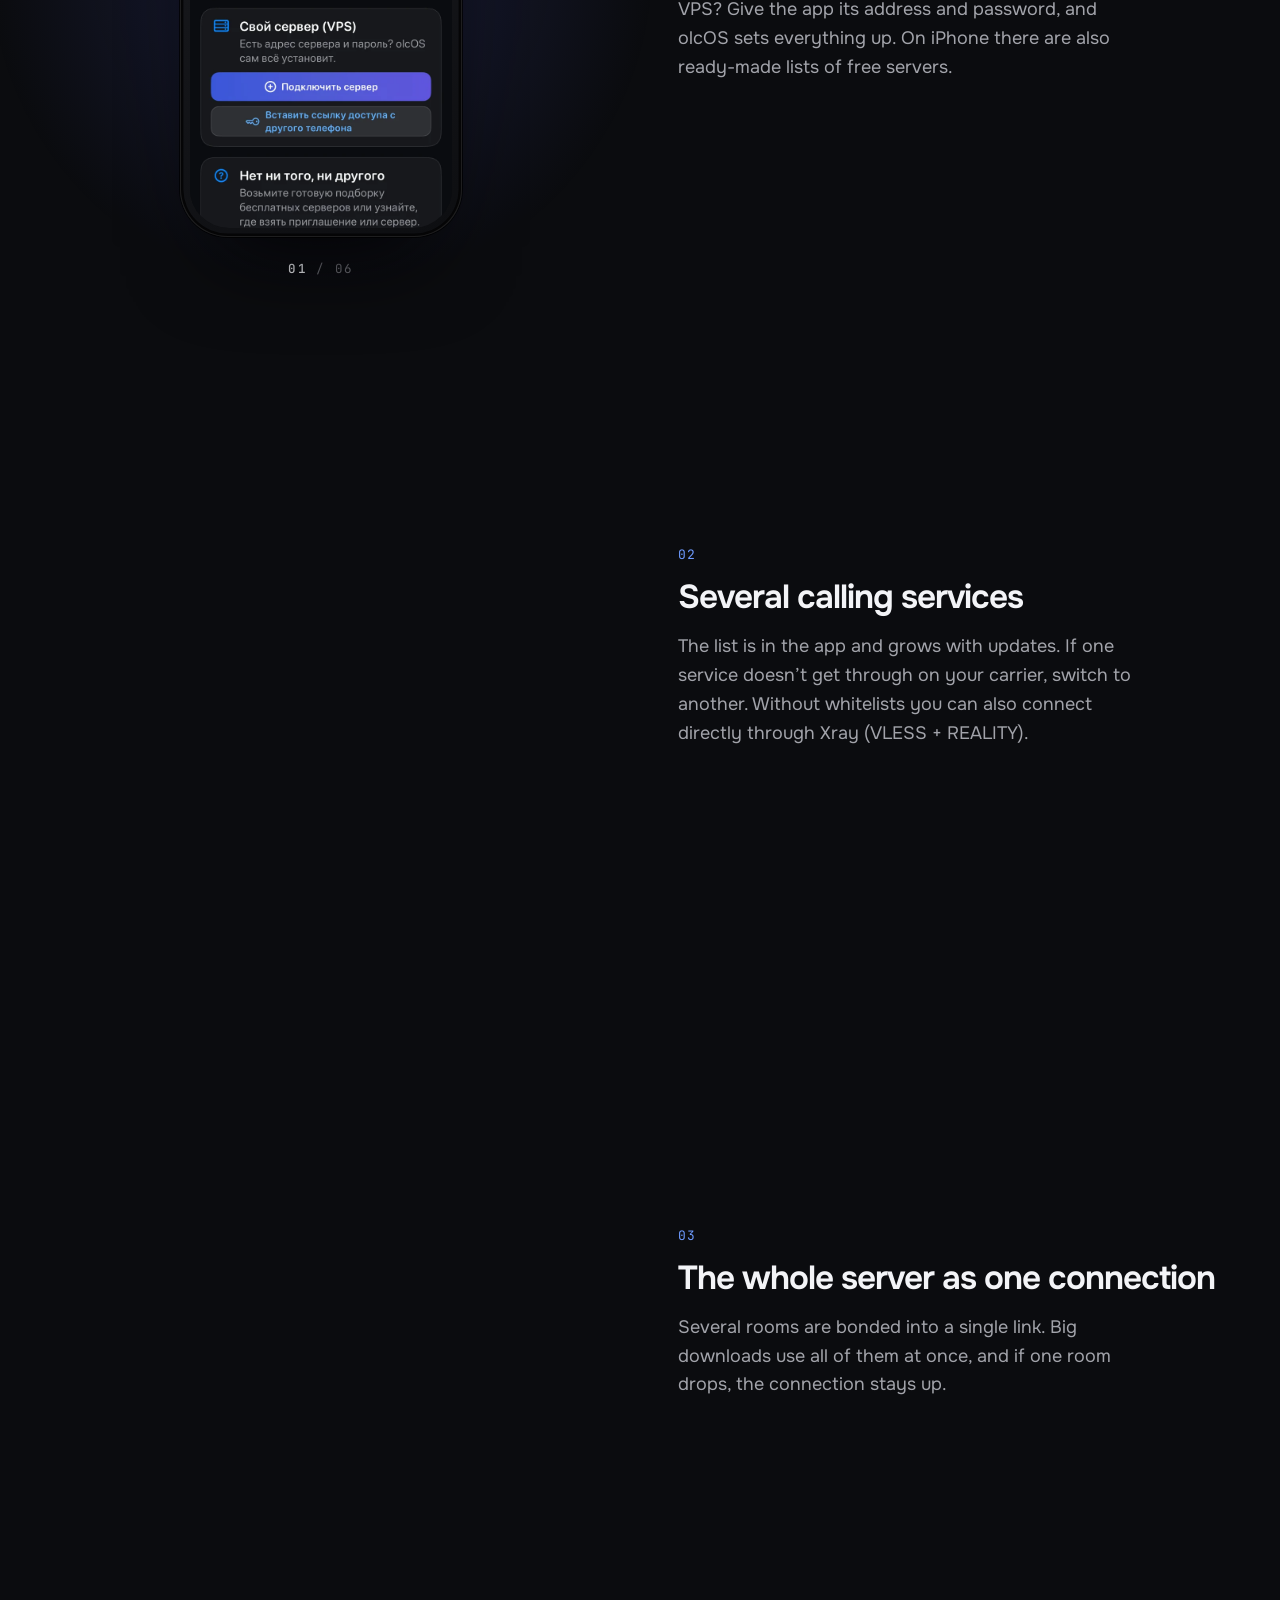
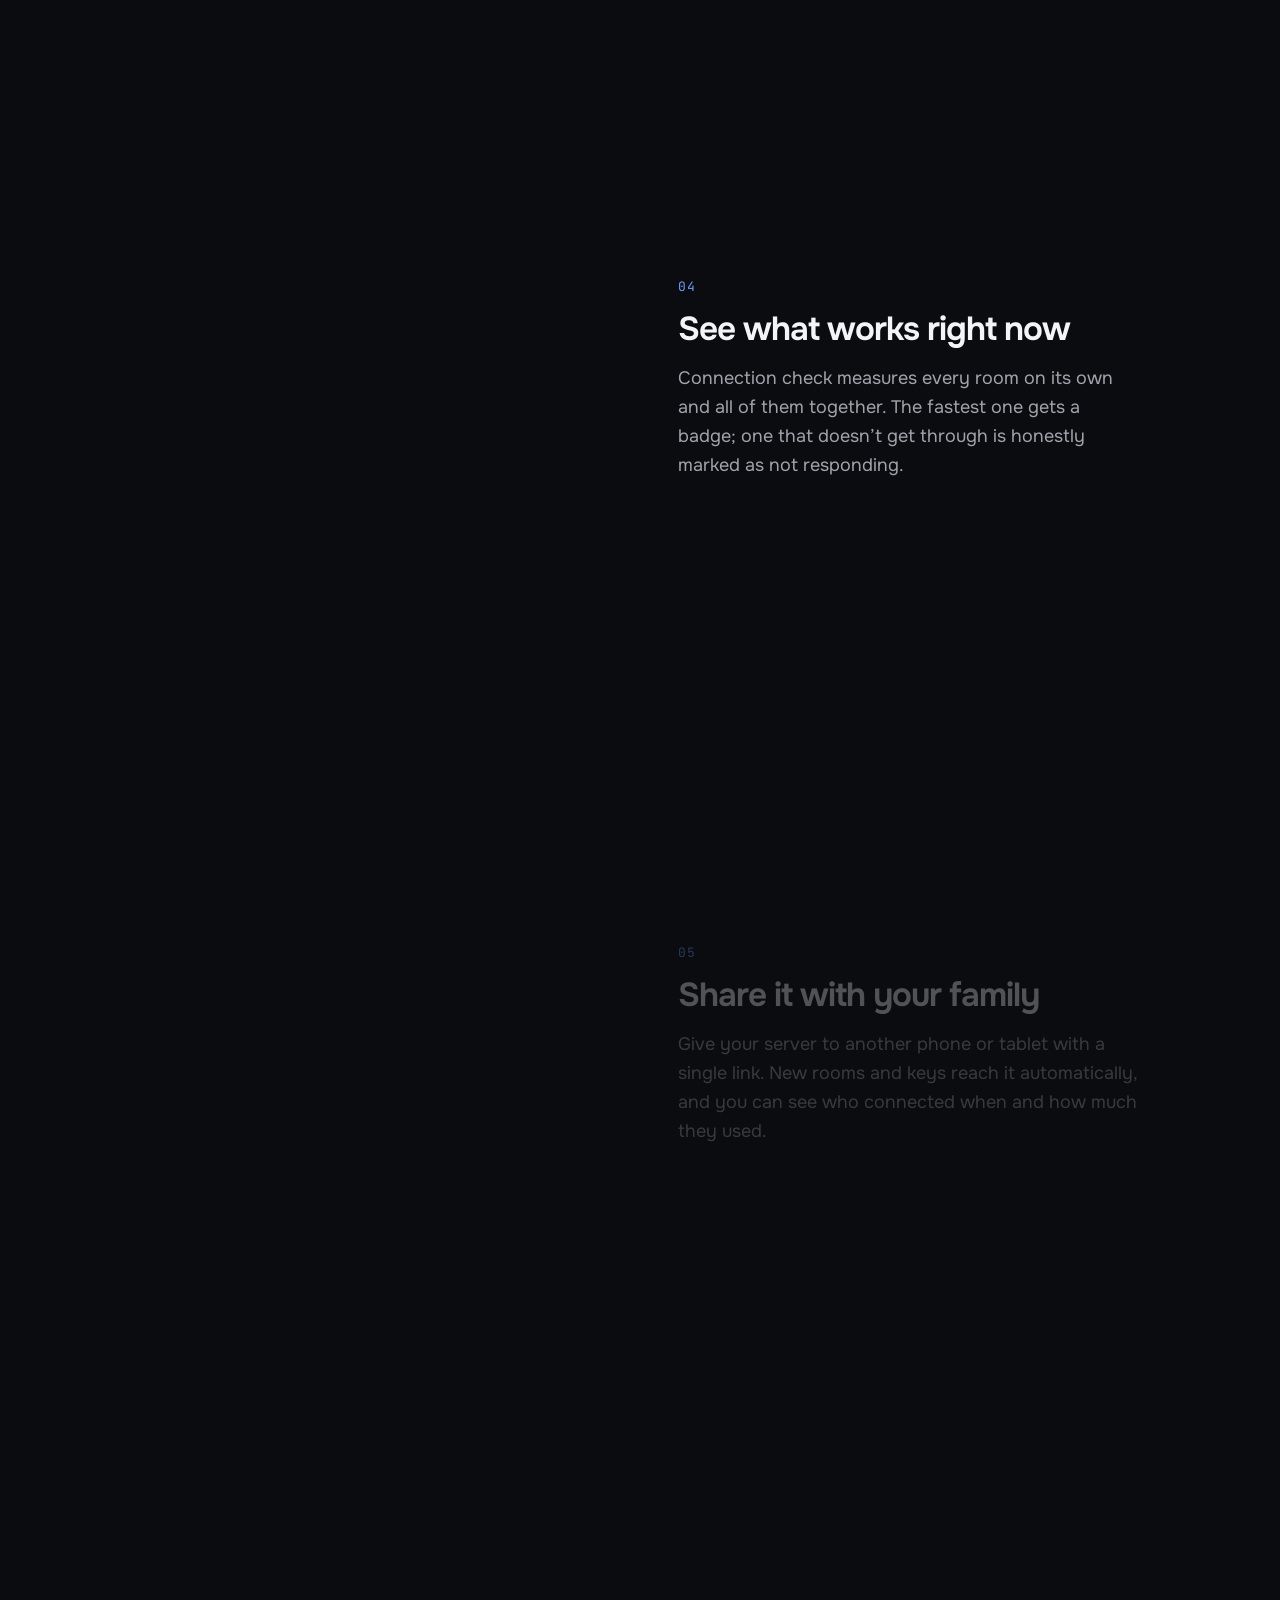
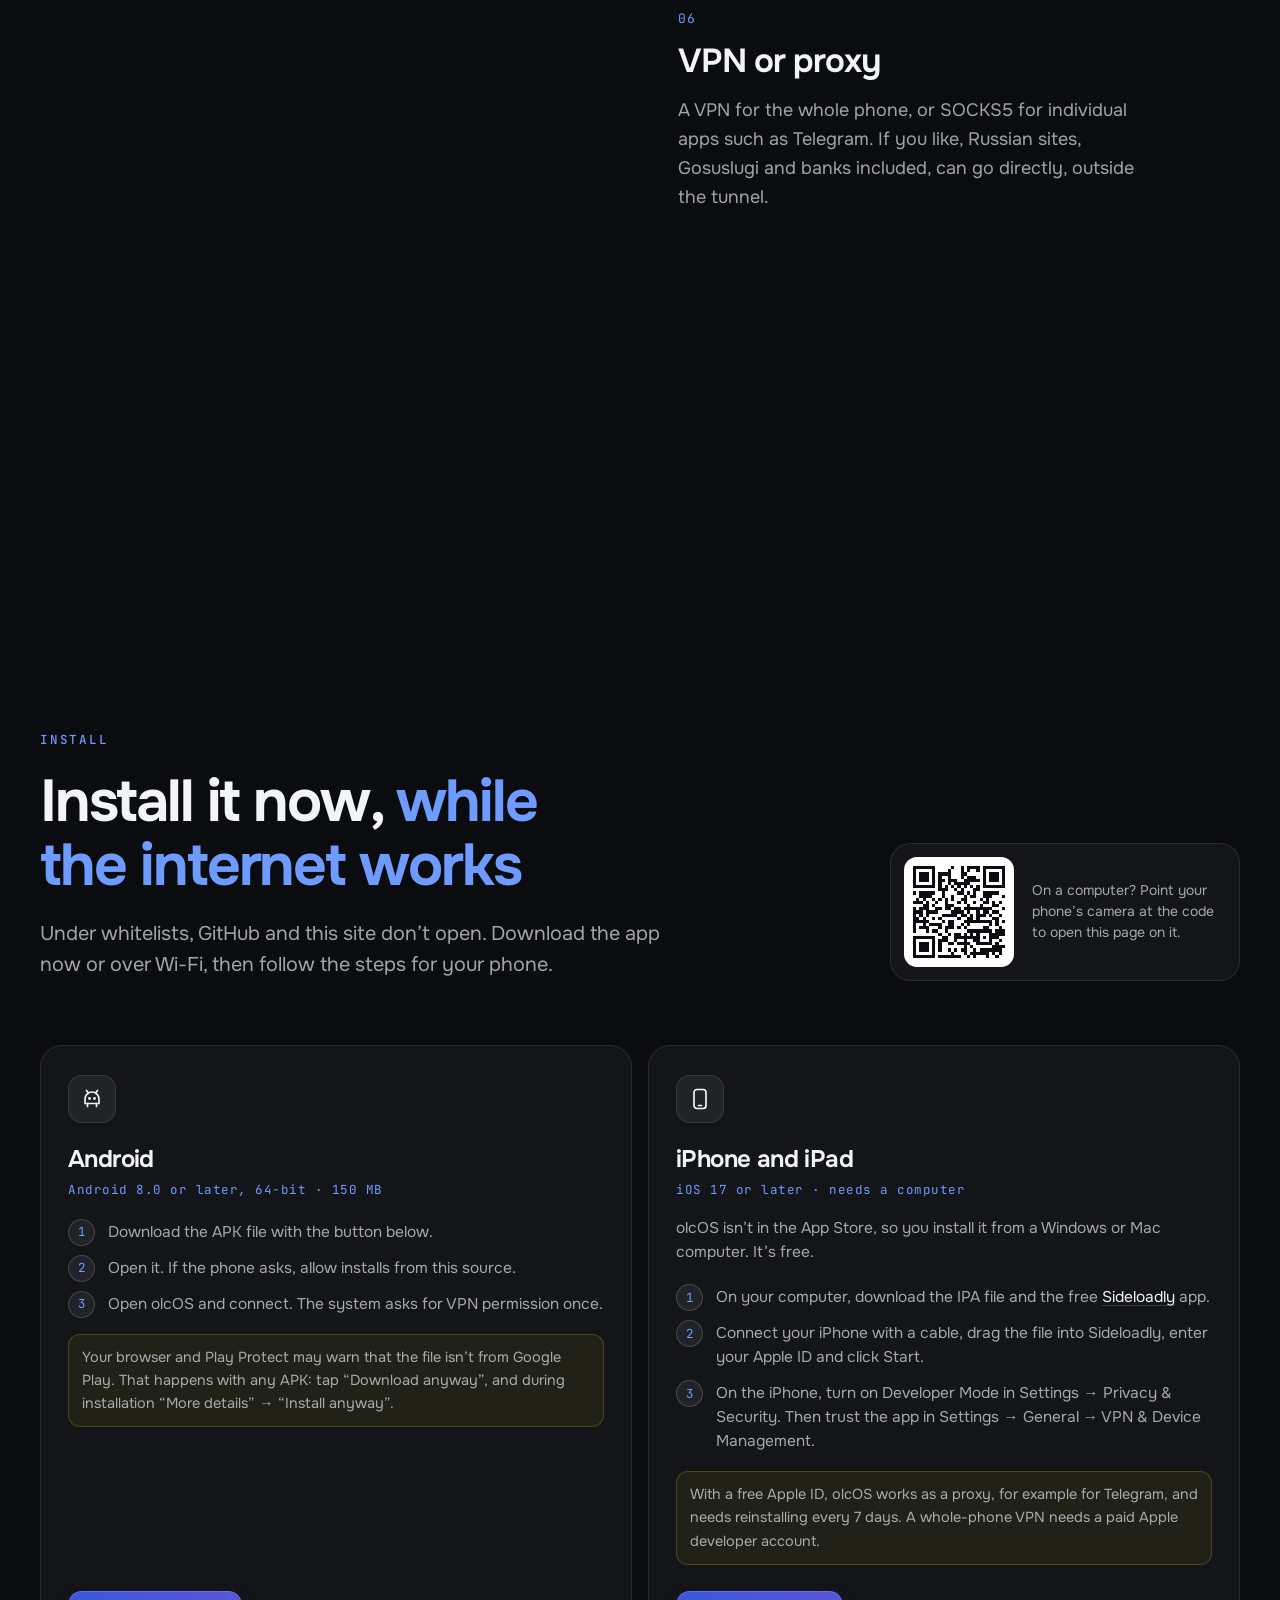
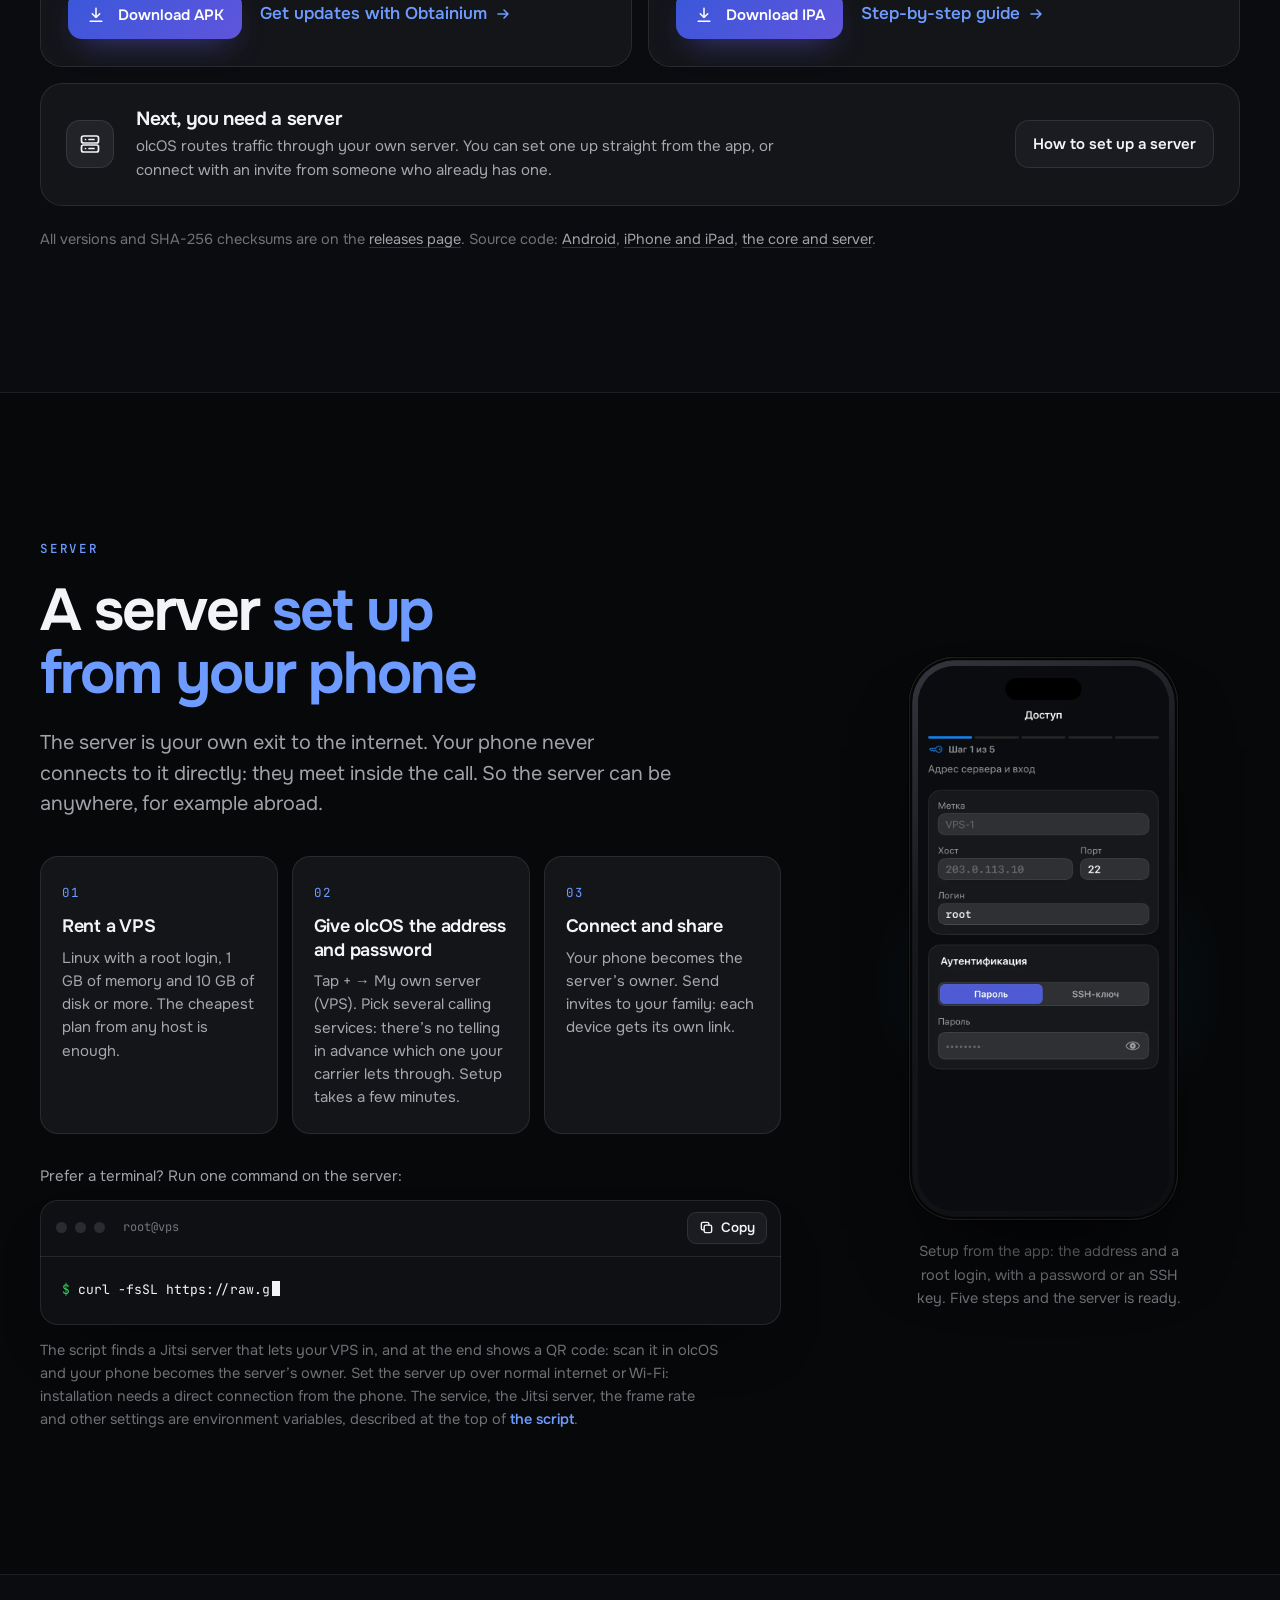
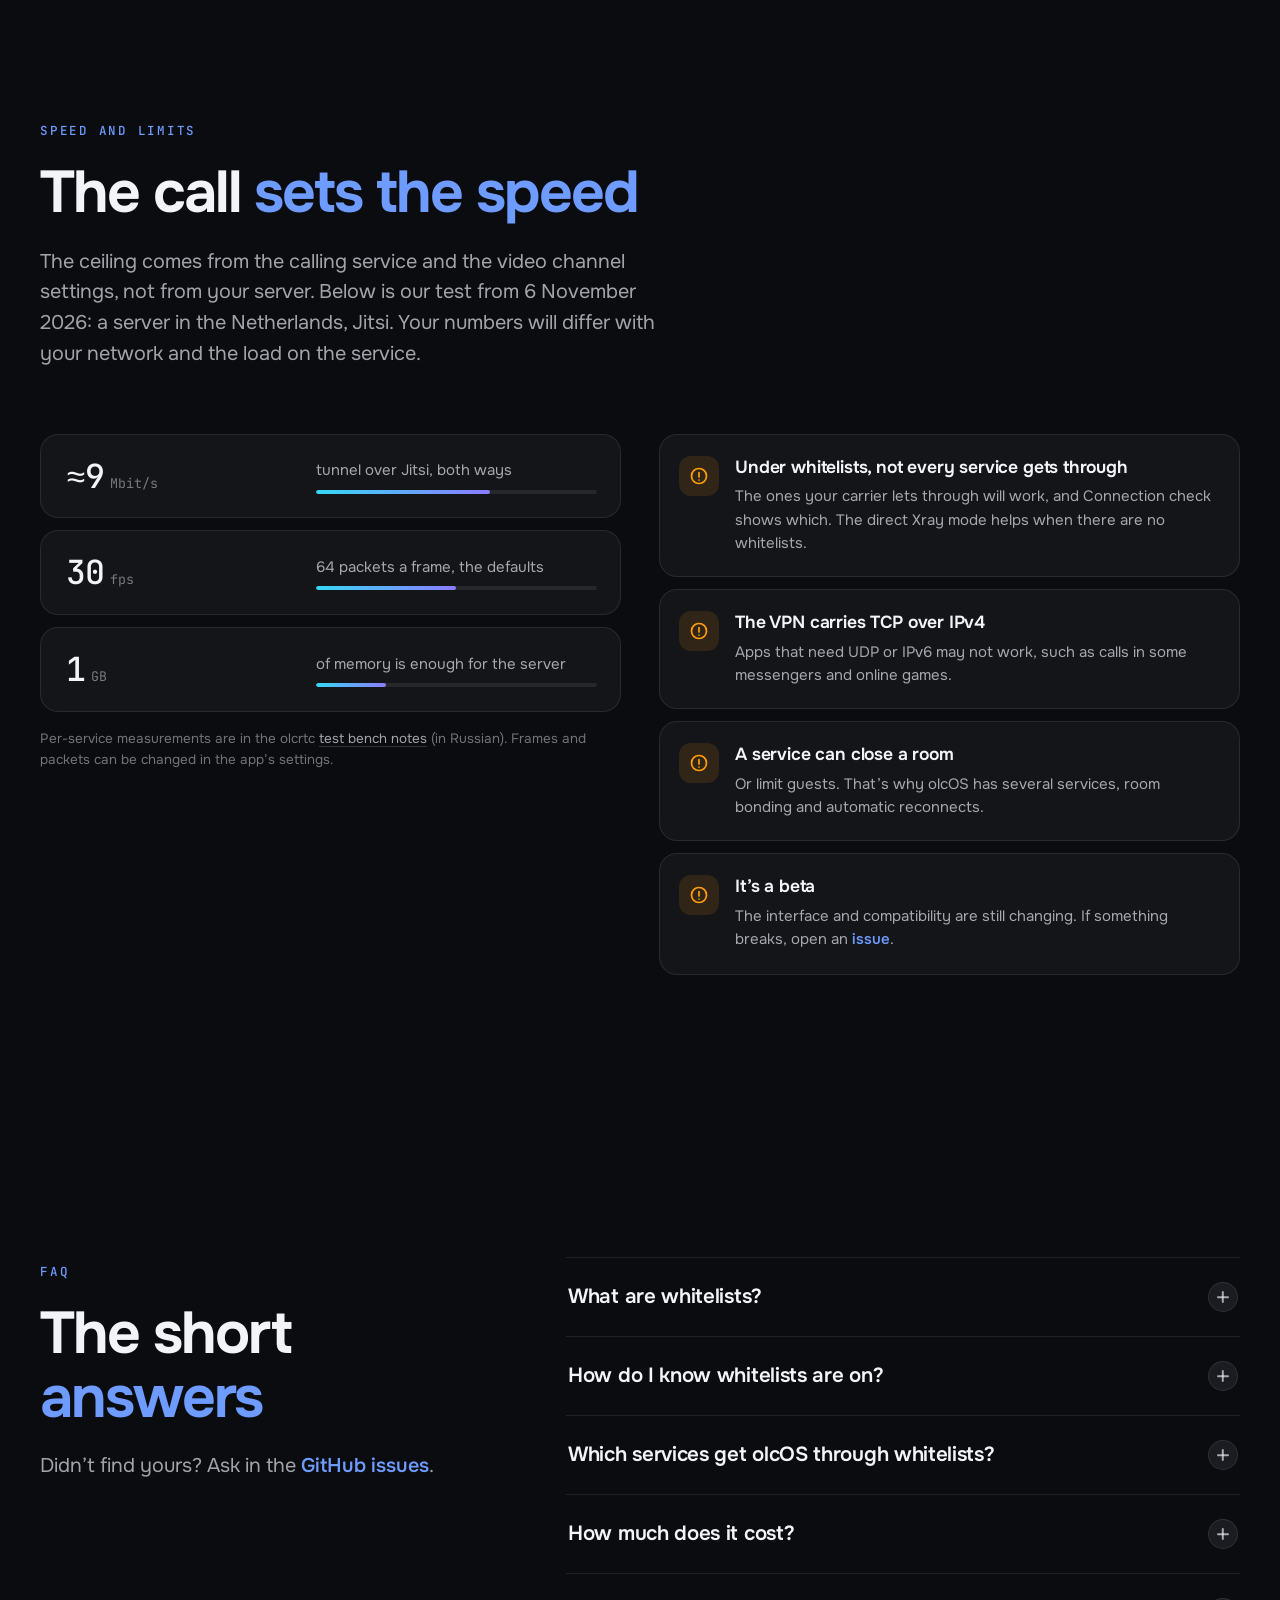
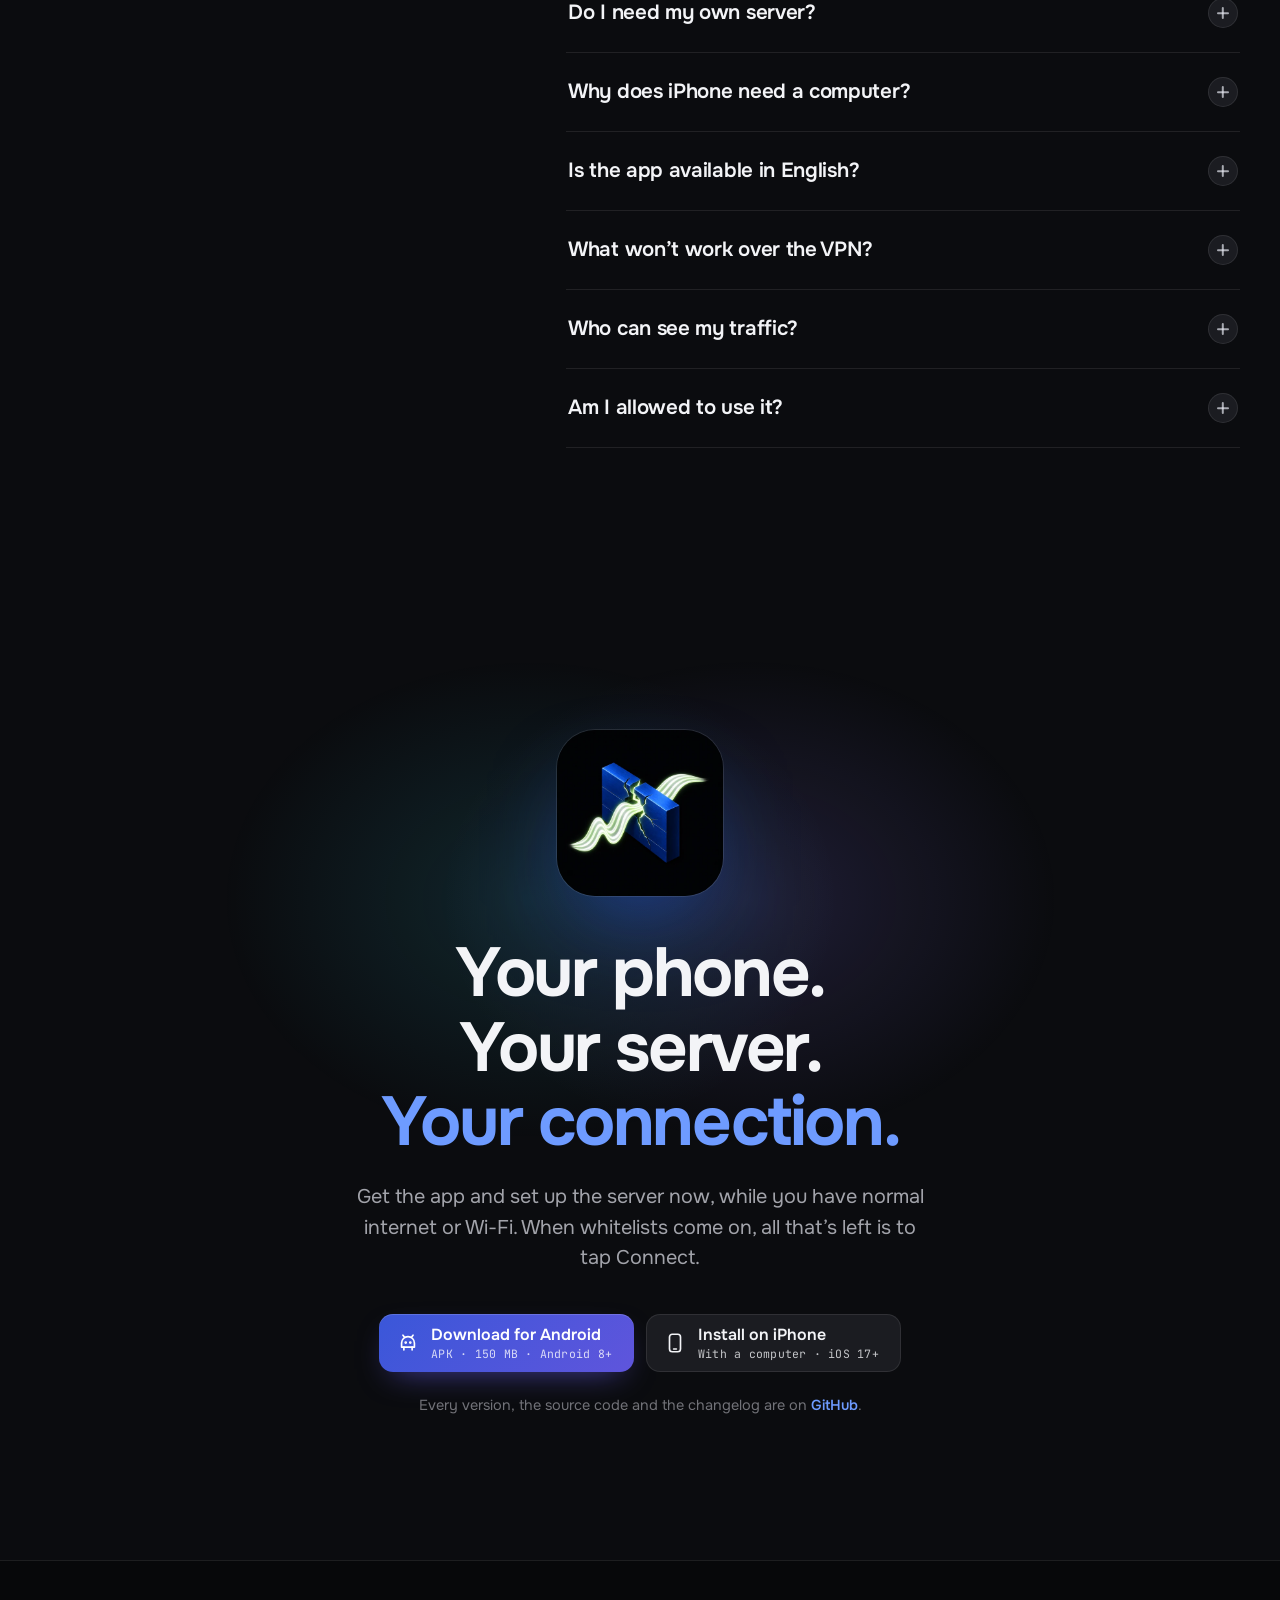
==== commit 9733a04b: "fix: describe call services generically and state server requirements - Stop listing call services i" ====
--- a/en/index.html
+++ b/en/index.html
@@ -4,7 +4,7 @@
   <meta charset="utf-8">
   <meta name="viewport" content="width=device-width, initial-scale=1, viewport-fit=cover">
   <title>olcOS — bypass mobile internet whitelists through video calls | Android and iPhone</title>
-  <meta name="description" content="VPN not working on mobile data? Under whitelists, olcOS carries your traffic inside a VK or Yandex Telemost video call to a server you own. Free, for Android and iPhone.">
+  <meta name="description" content="VPN not working on mobile data? Under whitelists, olcOS carries your traffic inside an ordinary video call to a server you own. Free, for Android and iPhone.">
   <link rel="canonical" href="https://olcos.github.io/en/">
   <link rel="alternate" hreflang="ru" href="https://olcos.github.io/">
   <link rel="alternate" hreflang="en" href="https://olcos.github.io/en/">
@@ -20,16 +20,16 @@
   <meta property="og:locale" content="en_US">
   <meta property="og:locale:alternate" content="ru_RU">
   <meta property="og:title" content="olcOS — bypass whitelists through video calls">
-  <meta property="og:description" content="Your traffic rides inside a VK or Yandex Telemost call, then out through your own server. Android and iPhone, free.">
+  <meta property="og:description" content="Your traffic rides inside an ordinary video call, then out through your own server. Android and iPhone, free.">
   <meta property="og:url" content="https://olcos.github.io/en/">
-  <meta property="og:image" content="https://olcos.github.io/assets/og-en.png">
+  <meta property="og:image" content="https://olcos.github.io/assets/og-en.png?v=2">
   <meta property="og:image:width" content="1200">
   <meta property="og:image:height" content="630">
   <meta property="og:image:alt" content="olcOS: bypass whitelists through a video call, the iPhone app showing Connected">
   <meta name="twitter:card" content="summary_large_image">
   <meta name="twitter:title" content="olcOS — bypass whitelists through video calls">
-  <meta name="twitter:description" content="Your traffic rides inside a VK or Yandex Telemost call, then out through your own server. Android and iPhone, free.">
-  <meta name="twitter:image" content="https://olcos.github.io/assets/og-en.png">
+  <meta name="twitter:description" content="Your traffic rides inside an ordinary video call, then out through your own server. Android and iPhone, free.">
+  <meta name="twitter:image" content="https://olcos.github.io/assets/og-en.png?v=2">
   <link rel="preload" href="../assets/fonts/onest-cyr.woff2" as="font" type="font/woff2" crossorigin>
   <link rel="preload" href="../assets/fonts/onest-lat.woff2" as="font" type="font/woff2" crossorigin>
   <link rel="stylesheet" href="../assets/css/site.css">
@@ -44,7 +44,7 @@
         "applicationCategory": "UtilitiesApplication",
         "operatingSystem": "Android 8, iOS 17, iPadOS 17",
         "softwareVersion": "3.0.3-beta",
-        "description": "Whitelist bypass through video calls: a VPN and SOCKS5 proxy through your own server inside VK Calls, Yandex Telemost, SaluteJazz and MTS Link.",
+        "description": "Whitelist bypass through video calls: a VPN and SOCKS5 proxy through your own server inside an ordinary WebRTC video call.",
         "url": "https://olcos.github.io/en/",
         "downloadUrl": "https://github.com/olcOS/olcos/releases/latest",
         "image": "https://olcos.github.io/assets/icon-512.png",
@@ -104,11 +104,11 @@
           <span class="line">Bypass whitelists</span>
           <span class="line"><em>through a <span class="nw">video call</span></em></span>
         </h1>
-        <p class="lead" data-reveal style="--d:2">Under whitelists, mobile internet opens only approved sites, and a regular VPN can’t connect. olcOS carries your traffic inside a VK or Yandex Telemost video call. Your carrier sees an approved call, and you get the normal internet through your own server.</p>
+        <p class="lead" data-reveal style="--d:2">Under whitelists, mobile internet opens only approved sites, and a regular VPN can’t connect. olcOS carries your traffic inside an ordinary video call. Your carrier sees an approved call, and you get the normal internet through your own server.</p>
         <div class="cta" data-reveal style="--d:3" data-cta>
           <a class="btn btn-primary" href="https://github.com/olcOS/olcos/releases/download/v3.0.3-beta/olcOS-3.0.3-beta-android.apk" data-platform="android" data-dl="android">
             <svg viewBox="0 0 24 24" fill="none" stroke="currentColor" stroke-width="1.8" stroke-linecap="round" stroke-linejoin="round" aria-hidden="true"><path d="M5 16.5V12a7 7 0 0 1 14 0v4.5z"/><path d="M8 5.5 6.5 3.5M16 5.5l1.5-2"/><circle cx="9.5" cy="11.5" r=".6" fill="currentColor"/><circle cx="14.5" cy="11.5" r=".6" fill="currentColor"/><path d="M7.5 16.5v3M16.5 16.5v3"/></svg>
-            <span class="t">Download for Android<small>APK · <span data-dl-size="android">143 MB</span> · Android 8+</small></span>
+            <span class="t">Download for Android<small>APK · <span data-dl-size="android">150 MB</span> · Android 8+</small></span>
           </a>
           <a class="btn btn-secondary" href="#iphone" data-platform="ios">
             <svg viewBox="0 0 24 24" fill="none" stroke="currentColor" stroke-width="1.8" stroke-linecap="round" stroke-linejoin="round" aria-hidden="true"><rect x="6" y="2.5" width="12" height="19" rx="3"/><path d="M10.5 18.5h3"/></svg>
@@ -146,13 +146,13 @@
   </section>
 
   <!-- Services -->
-  <div class="marquee" aria-label="Supported services and modes">
+  <div class="marquee" aria-label="What olcOS does">
     <div class="marquee-track">
       <ul>
-        <li>Whitelist bypass</li><li>VK Calls</li><li>Yandex Telemost</li><li>SaluteJazz</li><li>MTS Link</li><li>Jitsi</li><li>Whole-phone VPN</li><li>SOCKS5 proxy</li>
+        <li>Whitelist bypass</li><li>Video calls over WebRTC</li><li>Several calling services</li><li>Your own server</li><li>Whole-phone VPN</li><li>SOCKS5 proxy</li><li>Xray: VLESS + REALITY</li><li>Open source</li>
       </ul>
       <ul aria-hidden="true">
-        <li>Whitelist bypass</li><li>VK Calls</li><li>Yandex Telemost</li><li>SaluteJazz</li><li>MTS Link</li><li>Jitsi</li><li>Whole-phone VPN</li><li>SOCKS5 proxy</li>
+        <li>Whitelist bypass</li><li>Video calls over WebRTC</li><li>Several calling services</li><li>Your own server</li><li>Whole-phone VPN</li><li>SOCKS5 proxy</li><li>Xray: VLESS + REALITY</li><li>Open source</li>
       </ul>
     </div>
   </div>
@@ -186,7 +186,7 @@
             <span class="wl-link is-pass"></span>
             <span class="wl-node"><span class="wl-ico"><svg viewBox="0 0 24 24" fill="none" stroke="currentColor" stroke-width="1.7" stroke-linecap="round" stroke-linejoin="round"><path d="M4 5h16l-6.2 7.6V19l-3.6-1.8v-4.6z"/></svg></span><span class="wl-name">Carrier filter</span></span>
             <span class="wl-link is-pass"></span>
-            <span class="wl-node is-allowed"><span class="wl-ico"><svg viewBox="0 0 24 24" fill="none" stroke="currentColor" stroke-width="1.7" stroke-linecap="round" stroke-linejoin="round"><rect x="2.5" y="6.5" width="13" height="11" rx="2.6"/><path d="m15.5 10.6 5-3.1v9l-5-3.1"/></svg></span><span class="wl-name">VK or Telemost call<small>on the list</small></span></span>
+            <span class="wl-node is-allowed"><span class="wl-ico"><svg viewBox="0 0 24 24" fill="none" stroke="currentColor" stroke-width="1.7" stroke-linecap="round" stroke-linejoin="round"><rect x="2.5" y="6.5" width="13" height="11" rx="2.6"/><path d="m15.5 10.6 5-3.1v9l-5-3.1"/></svg></span><span class="wl-name">Calling service<small>on the list</small></span></span>
             <span class="wl-link is-pass"></span>
             <span class="wl-node"><span class="wl-ico"><svg viewBox="0 0 24 24" fill="none" stroke="currentColor" stroke-width="1.7" stroke-linecap="round" stroke-linejoin="round"><rect x="3.5" y="4" width="17" height="7" rx="2"/><rect x="3.5" y="13" width="17" height="7" rx="2"/><path d="M7.5 7.5h.01M7.5 16.5h.01M11 7.5h5M11 16.5h5"/></svg></span><span class="wl-name">Your server</span></span>
             <span class="wl-link is-pass"></span>
@@ -221,7 +221,7 @@
 
       <div class="wl-note" data-reveal>
         <span class="ico" aria-hidden="true"><svg viewBox="0 0 20 20" fill="none" stroke="currentColor" stroke-width="1.8" stroke-linecap="round" stroke-linejoin="round"><circle cx="10" cy="10" r="7.5"/><path d="M10 9.2v4.6M10 6.4h.01"/></svg></span>
-        <p><b>The one condition.</b> olcOS works if your carrier lets the chosen calling service through. Most often that’s VK Calls and Yandex Telemost: VK and Yandex services are on the whitelists. Set up several services on your server in advance, and check in the app which one responds.</p>
+        <p><b>The one condition.</b> olcOS works if your carrier lets the chosen calling service through. Carriers’ lists differ, so set up several services on your server and check in the app which one responds.</p>
       </div>
 
       <p class="src-note" data-reveal>Sources: <a href="https://meduza.io/en/news/2026/08/05/kommersant-only-one-third-of-mobile-internet-traffic-in-central-russia-was-unrestricted-nearly-90-in-border-regions-went-through-whitelists">Meduza, citing Kommersant</a>, <a href="https://www.intellinews.com/russia-s-mobile-internet-whitelist-mode-has-quietly-become-permanent-459197/">bne IntelliNews</a>, <a href="https://therecord.media/moscow-faces-internet-disruptions-as-foreign-leaders-gather">The Record</a>, <a href="https://te-st.org/2026/10/27/allowagain/">Teplitsa of Social Technologies</a> (in Russian).</p>
@@ -240,7 +240,7 @@
             <li class="how-step is-active">
               <span class="num">01</span>
               <h3>Your phone calls an approved service</h3>
-              <p>olcOS joins a VK or Telemost video call as an ordinary participant. To your carrier, it’s a call to a whitelisted service.</p>
+              <p>olcOS joins a video call as an ordinary participant. To your carrier, it’s a call to a whitelisted service.</p>
             </li>
             <li class="how-step">
               <span class="num">02</span>
@@ -250,7 +250,7 @@
             <li class="how-step">
               <span class="num">03</span>
               <h3>The server lets it out</h3>
-              <p>The server has normal, unrestricted internet. It opens the sites and sends the replies back the same way. If a room closes, olcOS reconnects or moves to another one.</p>
+              <p>The server has normal, unrestricted internet. It opens the sites and sends the replies back the same way. If a room closes, olcOS reconnects, and with several rooms it carries on through the others.</p>
             </li>
           </ol>
           <div class="how-progress" aria-hidden="true"><span><i></i></span><span><i></i></span><span><i></i></span></div>
@@ -299,8 +299,8 @@
           <li class="feat-item">
             <figure class="feat-shot-m phone"><div class="screen"><img src="../assets/img/screens/wizard-3-protocols.webp" width="660" height="1435" alt="Choosing services: Yandex Telemost, VK Calls and others" loading="lazy"></div></figure>
             <span class="num">02</span>
-            <h3>Five calling services</h3>
-            <p>VK Calls, Telemost, SaluteJazz, MTS Link and Jitsi. If one doesn’t get through on your carrier, switch to another. Without whitelists you can also connect directly over VLESS + REALITY.</p>
+            <h3>Several calling services</h3>
+            <p>The list is in the app and grows with updates. If one service doesn’t get through on your carrier, switch to another. Without whitelists you can also connect directly through Xray (VLESS + REALITY).</p>
           </li>
           <li class="feat-item">
             <figure class="feat-shot-m phone"><div class="screen"><img src="../assets/img/screens/whole-server-card.webp" width="660" height="1435" alt="Server card: Whole server, the rooms and their state" loading="lazy"></div></figure>
@@ -324,7 +324,7 @@
             <figure class="feat-shot-m phone"><div class="screen"><img src="../assets/img/screens/settings.webp" width="660" height="1435" alt="Settings: Auto, VPN and Proxy modes" loading="lazy"></div></figure>
             <span class="num">06</span>
             <h3>VPN or proxy</h3>
-            <p>A VPN for the whole phone, or SOCKS5 for individual apps such as Telegram. Russian sites such as Gosuslugi and banks open directly, outside the tunnel.</p>
+            <p>A VPN for the whole phone, or SOCKS5 for individual apps such as Telegram. If you like, Russian sites, Gosuslugi and banks included, can go directly, outside the tunnel.</p>
           </li>
         </ol>
         <p class="swipe-hint" aria-hidden="true"><svg viewBox="0 0 16 16" fill="none" stroke="currentColor" stroke-width="1.6" stroke-linecap="round" stroke-linejoin="round"><path d="M3 8h10M9 4l4 4-4 4"/></svg>Swipe</p>
@@ -351,7 +351,7 @@
         <article class="card dl-card" id="android" data-platform-card="android" data-reveal style="--d:1">
           <span class="ico" aria-hidden="true"><svg viewBox="0 0 24 24" fill="none" stroke="currentColor" stroke-width="1.7" stroke-linecap="round" stroke-linejoin="round"><path d="M5 16.5V12a7 7 0 0 1 14 0v4.5z"/><path d="M8 5.5 6.5 3.5M16 5.5l1.5-2"/><circle cx="9.5" cy="11.5" r=".6" fill="currentColor"/><circle cx="14.5" cy="11.5" r=".6" fill="currentColor"/><path d="M7.5 16.5v3M16.5 16.5v3"/></svg></span>
           <h3>Android</h3>
-          <p class="req">Android 8.0 or later · <span data-dl-size="android">143 MB</span></p>
+          <p class="req">Android 8.0 or later, 64-bit · <span data-dl-size="android">150 MB</span></p>
           <ol class="dl-steps">
             <li>Download the APK file with the button below.</li>
             <li>Open it. If the phone asks, allow installs from this source.</li>
@@ -391,7 +391,7 @@
         <a class="btn btn-secondary" href="#server">How to set up a server</a>
       </div>
 
-      <p class="plat-note" data-reveal>All versions and SHA-256 checksums are on the <a href="https://github.com/olcOS/olcos/releases">releases page</a>. Source code: <a href="https://github.com/olcOS/olcos-android">Android</a>, <a href="https://github.com/olcOS/olcos-ios">iPhone and iPad</a>.</p>
+      <p class="plat-note" data-reveal>All versions and SHA-256 checksums are on the <a href="https://github.com/olcOS/olcos/releases">releases page</a>. Source code: <a href="https://github.com/olcOS/olcos-android">Android</a>, <a href="https://github.com/olcOS/olcos-ios">iPhone and iPad</a>, <a href="https://github.com/olcOS/olcos-core">the core and server</a>.</p>
     </div>
   </section>
 
@@ -408,12 +408,12 @@
           <li class="step" data-reveal style="--d:1">
             <span class="num">01</span>
             <h3>Rent a VPS</h3>
-            <p>Linux with root access and 1 GB of memory, from any host. A cheap plan is enough.</p>
+            <p>Linux with a root login, 1 GB of memory and 10 GB of disk or more. The cheapest plan from any host is enough.</p>
           </li>
           <li class="step" data-reveal style="--d:2">
             <span class="num">02</span>
             <h3>Give olcOS the address and password</h3>
-            <p>Tap + → My own server (VPS). Pick VK Calls and Telemost: they get through whitelists most often. Setup takes <span class="nw">5–15 minutes</span>.</p>
+            <p>Tap + → My own server (VPS). Pick several calling services: there’s no telling in advance which one your carrier lets through. Setup takes <span class="nw">a few minutes</span>.</p>
           </li>
           <li class="step" data-reveal style="--d:3">
             <span class="num">03</span>
@@ -434,7 +434,7 @@
           <pre><span class="p" aria-hidden="true">$ </span><code data-type>curl -fsSL https://raw.githubusercontent.com/olcOS/olcos/main/install.sh |
   sudo bash</code></pre>
         </div>
-        <p class="term-note" data-reveal>Debian, Ubuntu, Fedora or CentOS. At the end you’ll see a QR code: scan it in olcOS and your phone becomes the server’s owner. Set the server up while the internet is unrestricted: installation needs a direct connection to it.</p>
+        <p class="term-note" data-reveal>The script finds a Jitsi server that lets your VPS in, and at the end shows a QR code: scan it in olcOS and your phone becomes the server’s owner. Set the server up over normal internet or Wi-Fi: installation needs a direct connection from the phone. The service, the Jitsi server, the frame rate and other settings are environment variables, described at the top of <a class="link" href="https://github.com/olcOS/olcos-core/blob/main/server/install.sh">the script</a>.</p>
       </div>
       <figure class="server-device" data-reveal style="--d:2">
         <div class="glow" aria-hidden="true"></div>
@@ -444,7 +444,7 @@
             <div class="island" aria-hidden="true"></div>
           </div>
         </div>
-        <figcaption>Setup from the app: address, login, password. Five steps and the server is ready.</figcaption>
+        <figcaption>Setup from the app: the address and a root login, with a password or an SSH key. Five steps and the server is ready.</figcaption>
       </figure>
     </div>
   </section>
@@ -455,21 +455,21 @@
       <header class="sec-head">
         <p class="eyebrow" data-reveal>Speed and limits</p>
         <h2 class="h2" id="speed-title" data-reveal style="--d:1">The call <em>sets the speed</em></h2>
-        <p class="lead" data-reveal style="--d:2">The ceiling comes from the calling service, not from your server. Below are measurements from the release test bench of the olcrtc core. Your numbers will differ with your network and the load on the service.</p>
+        <p class="lead" data-reveal style="--d:2">The ceiling comes from the calling service and the video channel settings, not from your server. Below is our test from 6 November 2026: a server in the Netherlands, Jitsi. Your numbers will differ with your network and the load on the service.</p>
       </header>
       <div class="speed-grid">
         <div>
           <div class="stats">
-            <div class="stat" data-reveal style="--d:1"><b>13–19<small>Mbit/s</small></b><span>VK Calls, both ways</span><div class="bar"><i style="--w:88%"></i></div></div>
-            <div class="stat" data-reveal style="--d:2"><b>15<small>Mbit/s</small></b><span>MTS Link, download</span><div class="bar"><i style="--w:79%"></i></div></div>
-            <div class="stat" data-reveal style="--d:3"><b>2.8<small>Mbit/s</small></b><span>SaluteJazz, download</span><div class="bar"><i style="--w:16%"></i></div></div>
-          </div>
-          <p class="src-note" data-reveal>Source: olcrtc <a href="https://github.com/ghostlane-project/olcrtc/blob/0955ba7f2041d1480524292c4af4135a192fe267/docs/settings.md">transport settings</a> and <a href="https://github.com/ghostlane-project/olcrtc/blob/0955ba7f2041d1480524292c4af4135a192fe267/docs/gate.ru.md">test bench notes</a> (in Russian).</p>
+            <div class="stat" data-reveal style="--d:1"><b>≈9<small>Mbit/s</small></b><span>tunnel over Jitsi, both ways</span><div class="bar"><i style="--w:62%"></i></div></div>
+            <div class="stat" data-reveal style="--d:2"><b>30<small>fps</small></b><span>64 packets a frame, the defaults</span><div class="bar"><i style="--w:50%"></i></div></div>
+            <div class="stat" data-reveal style="--d:3"><b>1<small>GB</small></b><span>of memory is enough for the server</span><div class="bar"><i style="--w:25%"></i></div></div>
+          </div>
+          <p class="src-note" data-reveal>Per-service measurements are in the olcrtc <a href="https://github.com/ghostlane-project/olcrtc/blob/0955ba7f2041d1480524292c4af4135a192fe267/docs/gate.ru.md">test bench notes</a> (in Russian). Frames and packets can be changed in the app’s settings.</p>
         </div>
         <ul class="limits">
           <li class="limit" data-reveal style="--d:1">
             <span class="ico" aria-hidden="true"><svg viewBox="0 0 20 20" fill="none" stroke="currentColor" stroke-width="1.7" stroke-linecap="round" stroke-linejoin="round"><path d="M10 6.5v4.5M10 14h.01"/><circle cx="10" cy="10" r="7.5"/></svg></span>
-            <div><h3>Under whitelists, not every service gets through</h3><p>The ones your carrier lets through will work, most often VK Calls and Telemost. Jitsi and the direct VLESS mode help when there are no whitelists.</p></div>
+            <div><h3>Under whitelists, not every service gets through</h3><p>The ones your carrier lets through will work, and Connection check shows which. The direct Xray mode helps when there are no whitelists.</p></div>
           </li>
           <li class="limit" data-reveal style="--d:2">
             <span class="ico" aria-hidden="true"><svg viewBox="0 0 20 20" fill="none" stroke="currentColor" stroke-width="1.7" stroke-linecap="round" stroke-linejoin="round"><path d="M10 6.5v4.5M10 14h.01"/><circle cx="10" cy="10" r="7.5"/></svg></span>
@@ -507,7 +507,7 @@
         </details>
         <details class="qa">
           <summary>Which services get olcOS through whitelists?<span class="pm" aria-hidden="true"></span></summary>
-          <div class="ans"><p>The ones your carrier lets through. Most often that’s VK Calls and Yandex Telemost; SaluteJazz and MTS Link are worth trying too. Jitsi and the direct VLESS mode usually don’t work under whitelists. Add several services to your server and see which one responds in Connection check.</p></div>
+          <div class="ans"><p>The ones your carrier lets through: each carrier and region has its own list, and it changes. The services are listed in the app, and the list grows. Add several services to your server and see which one responds in Connection check. The direct Xray mode doesn’t work under whitelists.</p></div>
         </details>
         <details class="qa">
           <summary>How much does it cost?<span class="pm" aria-hidden="true"></span></summary>
@@ -546,11 +546,11 @@
     <div class="wrap">
       <img class="app-icon" src="../assets/img/icon-512.webp" width="512" height="512" alt="olcOS icon: a blue wall and a signal passing through it" loading="lazy" data-reveal>
       <h2 class="h2" id="closing-title" data-reveal style="--d:1"><span class="line">Your phone.</span> <span class="line">Your server.</span> <span class="line"><em>Your connection.</em></span></h2>
-      <p class="lead" data-reveal style="--d:2">Install the app and the server now, while the internet works. When whitelists come on, all that’s left is to tap Connect.</p>
+      <p class="lead" data-reveal style="--d:2">Get the app and set up the server now, while you have normal internet or Wi-Fi. When whitelists come on, all that’s left is to tap Connect.</p>
       <div class="cta" data-reveal style="--d:3" data-cta>
         <a class="btn btn-primary" href="https://github.com/olcOS/olcos/releases/download/v3.0.3-beta/olcOS-3.0.3-beta-android.apk" data-platform="android" data-dl="android">
           <svg viewBox="0 0 24 24" fill="none" stroke="currentColor" stroke-width="1.8" stroke-linecap="round" stroke-linejoin="round" aria-hidden="true"><path d="M5 16.5V12a7 7 0 0 1 14 0v4.5z"/><path d="M8 5.5 6.5 3.5M16 5.5l1.5-2"/><circle cx="9.5" cy="11.5" r=".6" fill="currentColor"/><circle cx="14.5" cy="11.5" r=".6" fill="currentColor"/><path d="M7.5 16.5v3M16.5 16.5v3"/></svg>
-          <span class="t">Download for Android<small>APK · <span data-dl-size="android">143 MB</span> · Android 8+</small></span>
+          <span class="t">Download for Android<small>APK · <span data-dl-size="android">150 MB</span> · Android 8+</small></span>
         </a>
         <a class="btn btn-secondary" href="#iphone" data-platform="ios">
           <svg viewBox="0 0 24 24" fill="none" stroke="currentColor" stroke-width="1.8" stroke-linecap="round" stroke-linejoin="round" aria-hidden="true"><rect x="6" y="2.5" width="12" height="19" rx="3"/><path d="M10.5 18.5h3"/></svg>
@@ -585,6 +585,7 @@
           <li><a href="https://github.com/olcOS/olcos/releases">All versions</a></li>
           <li><a href="https://github.com/olcOS/olcos-android">Android source code</a></li>
           <li><a href="https://github.com/olcOS/olcos-ios">iPhone and iPad source code</a></li>
+          <li><a href="https://github.com/olcOS/olcos-core">Core and server source code</a></li>
         </ul>
       </div>
       <div class="foot-col">
